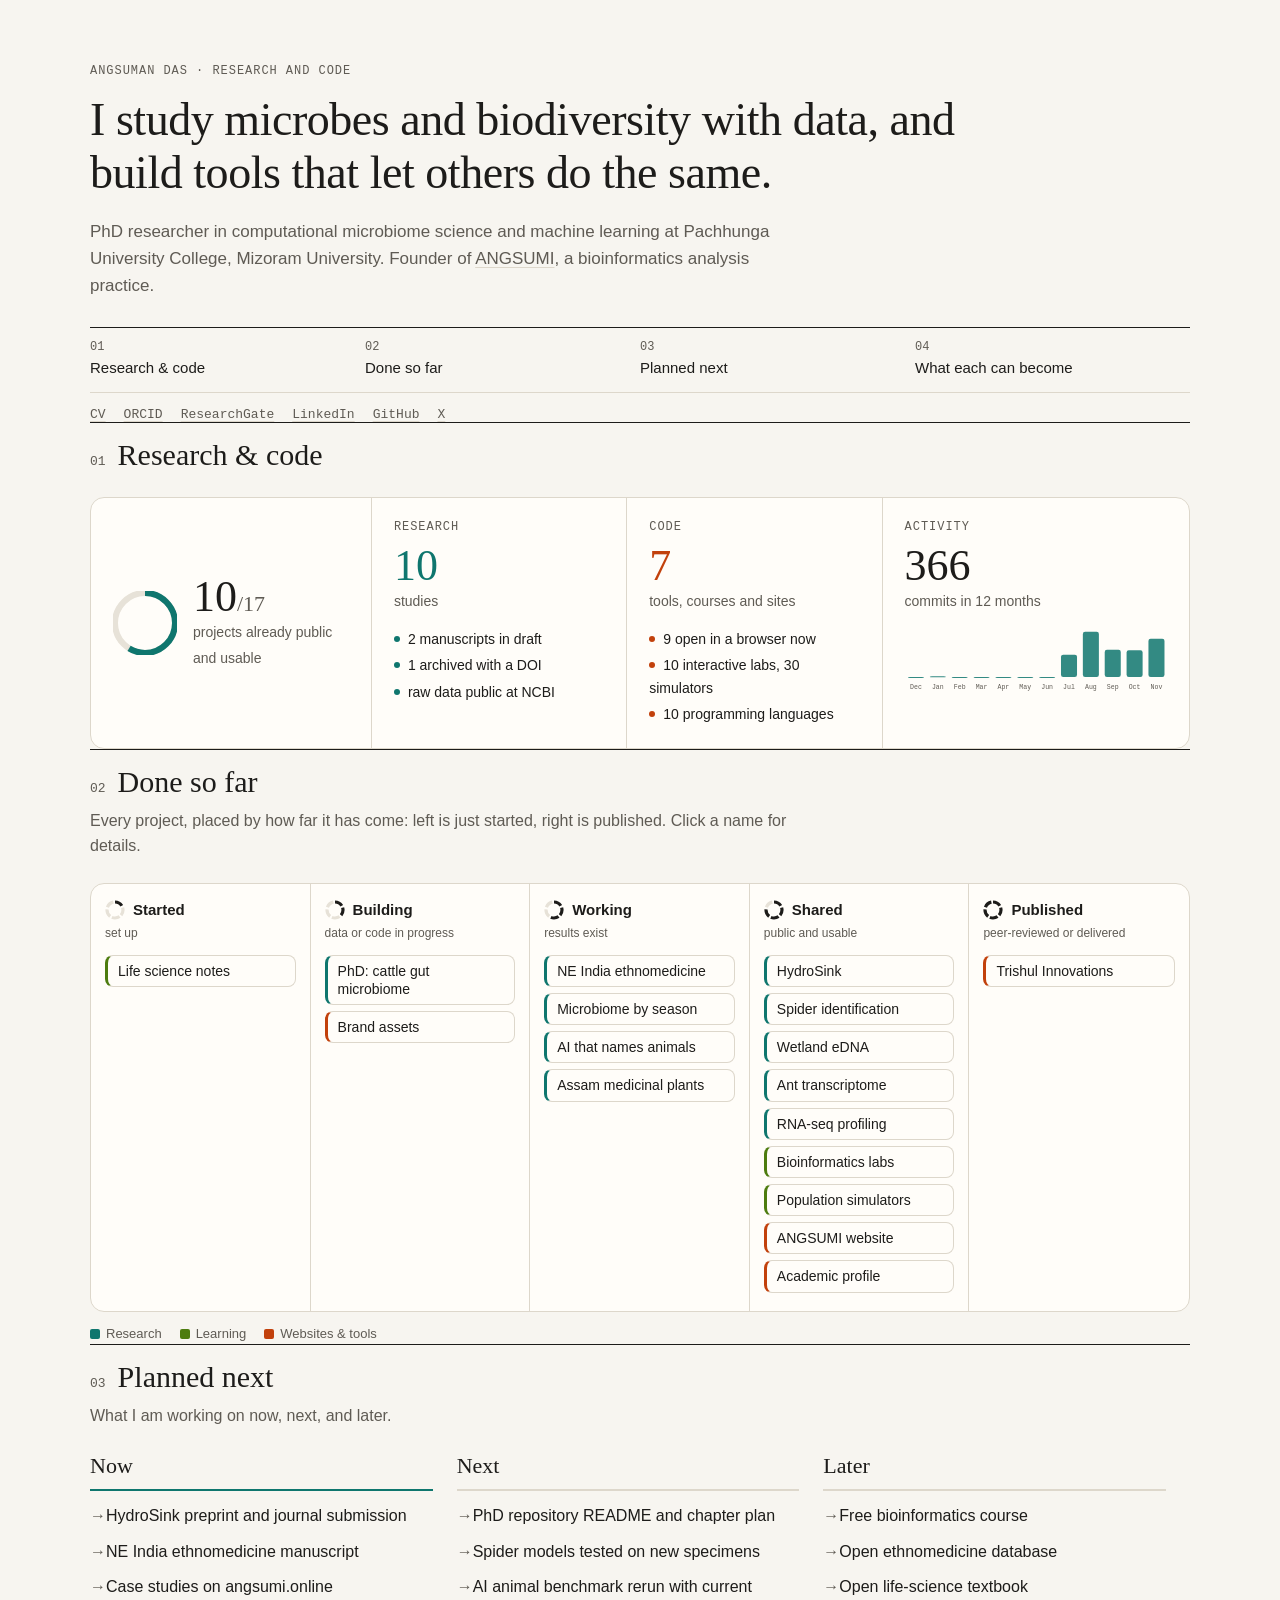
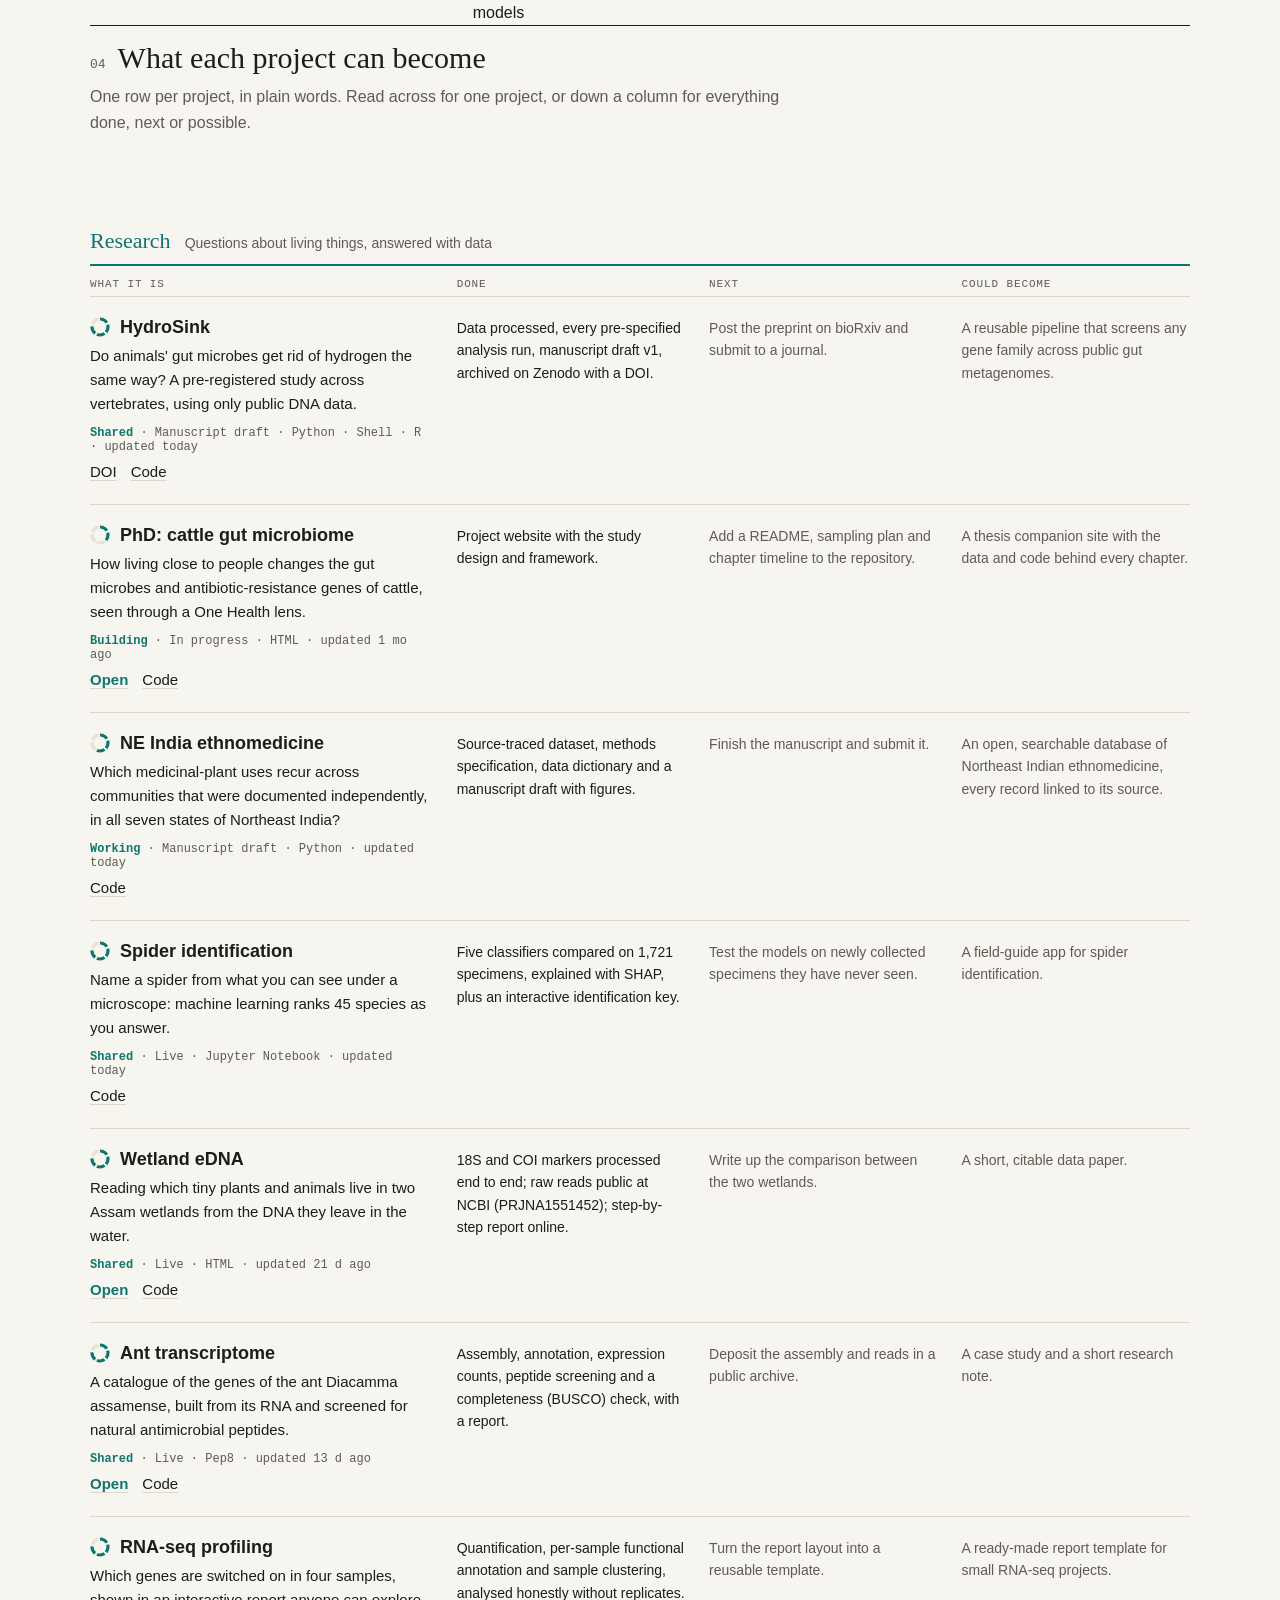
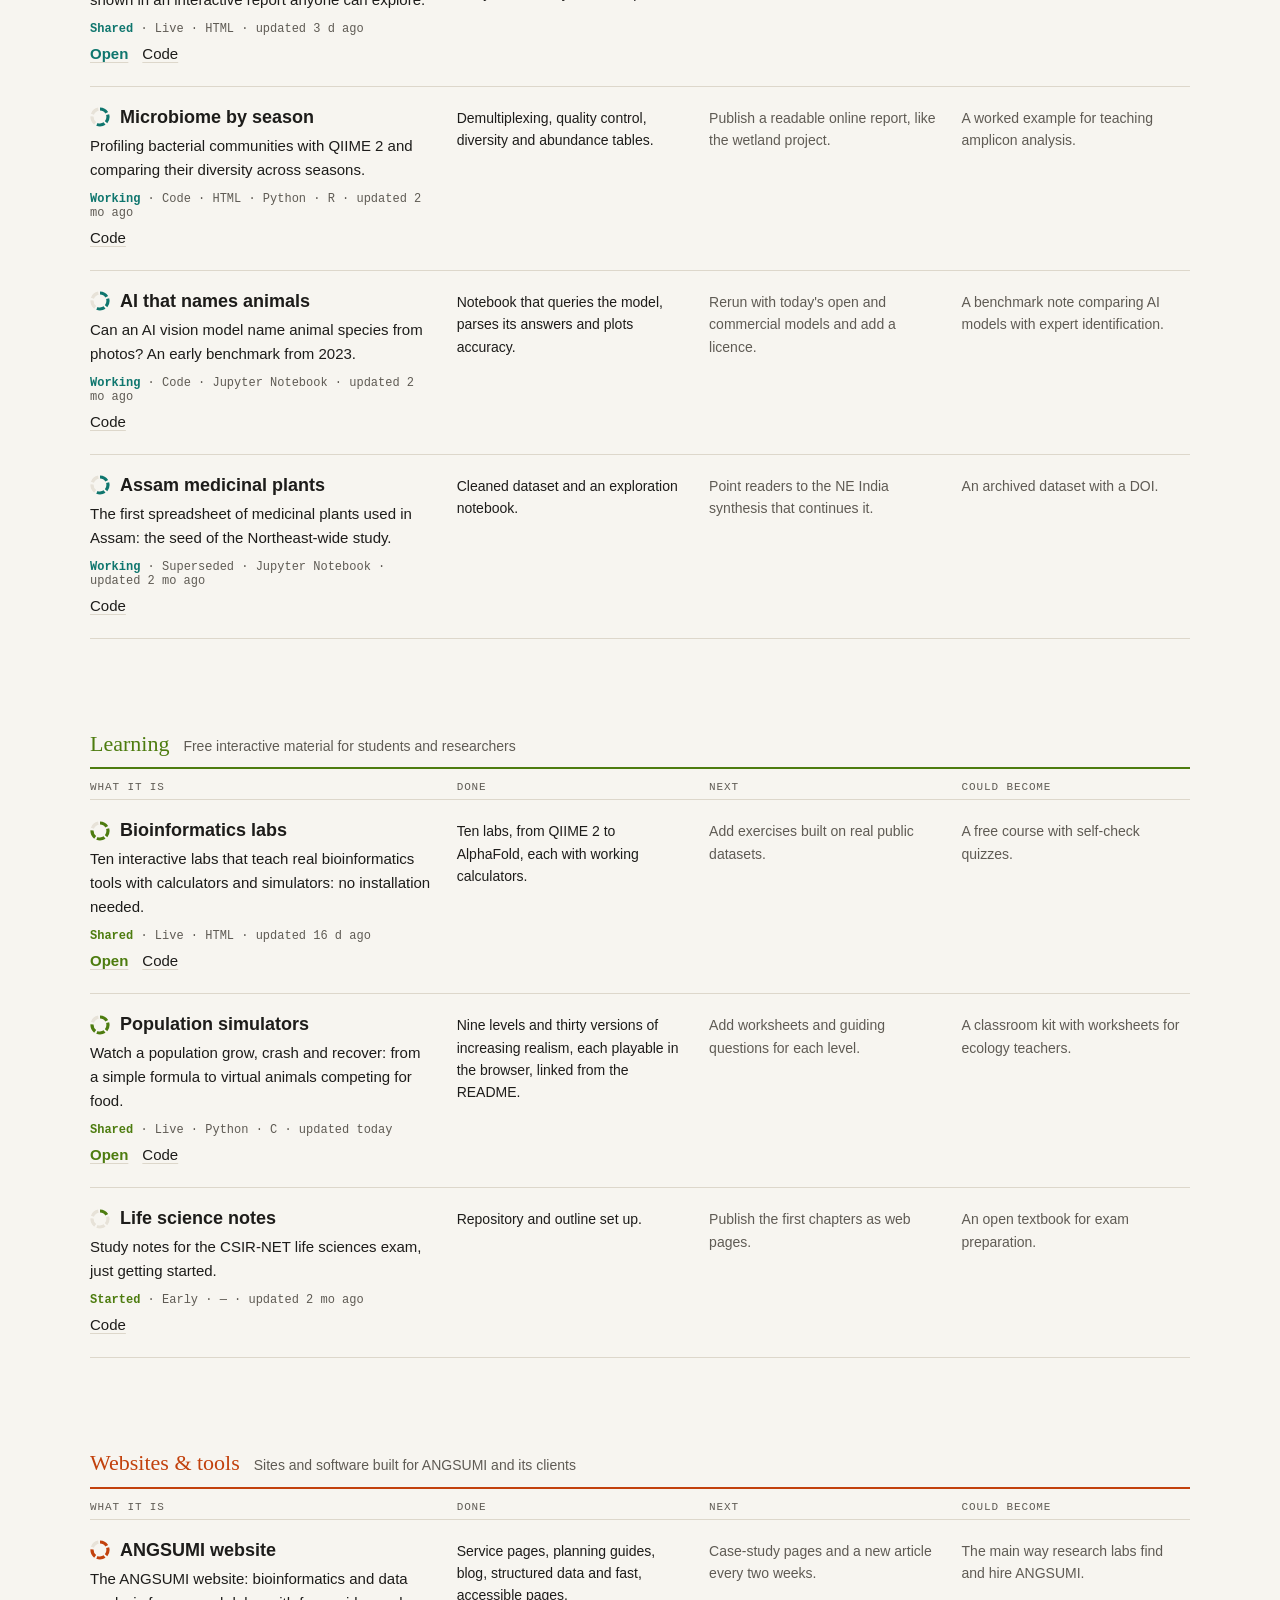
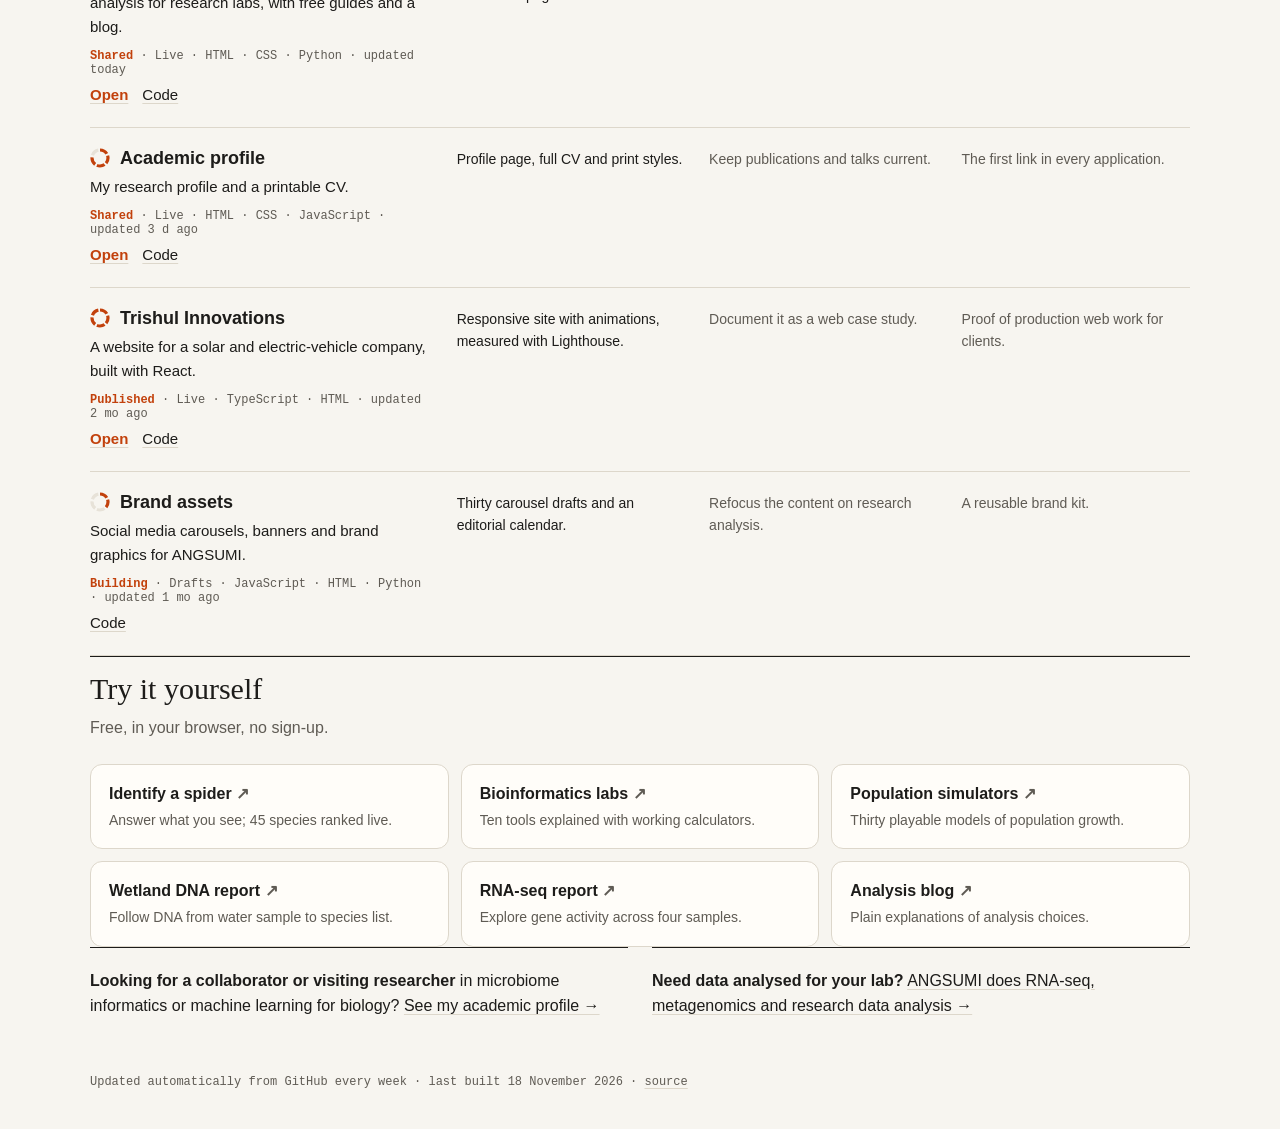
==== index.html @ 93149af9 "Redesign around four goals: showcase, done so far, planned next, what each can become Paper-and-ink " ====
<!doctype html>
<html lang="en">
<head>
<meta charset="utf-8">
<meta name="viewport" content="width=device-width,initial-scale=1">
<title>Angsuman Das: research and code, at a glance</title>
<meta name="description" content="Every research and coding project by Angsuman Das in plain words: what is done, what comes next and what each could become. Microbiome science, bioinformatics, machine learning and the web.">
<link rel="canonical" href="https://angsumandas.angsumi.online/">
<meta property="og:title" content="Angsuman Das: research and code, at a glance">
<meta property="og:description" content="17 projects in plain words: done, next, and what each could become.">
<meta property="og:url" content="https://angsumandas.angsumi.online/">
<meta property="og:image" content="https://angsumi.online/og-icon.png">
<meta name="color-scheme" content="light dark">
<link rel="icon" href="data:image/svg+xml,%3Csvg xmlns='http://www.w3.org/2000/svg' viewBox='0 0 32 32'%3E%3Ccircle cx='16' cy='16' r='14' fill='none' stroke='%230f766e' stroke-width='4'/%3E%3Ccircle cx='16' cy='16' r='5' fill='%23c2410c'/%3E%3C/svg%3E">
<link rel="stylesheet" href="style.css">
<script type="application/ld+json">{"@context": "https://schema.org", "@type": "ProfilePage", "url": "https://angsumandas.angsumi.online/", "dateModified": "2026-11-18", "mainEntity": {"@type": "Person", "@id": "https://angsumi.online/#person", "name": "Angsuman Das", "url": "https://angsumi.online/cv/", "affiliation": "Pachhunga University College, Mizoram University", "sameAs": ["https://orcid.org/0000-0001-8146-7697", "https://www.linkedin.com/in/angsumi/", "https://www.researchgate.net/profile/Angsuman-Das-2", "https://github.com/Angsumi", "https://x.com/angsumi_online"]}}</script>
</head>
<body>
<main>

<header class="intro wrap">
  <p class="kicker">Angsuman Das · research and code</p>
  <h1>I study microbes and biodiversity with data, and build tools that let others do the same.</h1>
  <p class="who">PhD researcher in computational microbiome science and machine learning at Pachhunga University College, Mizoram University. Founder of <a href="https://angsumi.online/">ANGSUMI</a>, a bioinformatics analysis practice.</p>
  <nav class="goals" aria-label="On this page"><a href="#showcase"><i>01</i>Research &amp; code</a><a href="#done"><i>02</i>Done so far</a><a href="#plan"><i>03</i>Planned next</a><a href="#become"><i>04</i>What each can become</a></nav>
  <nav class="profiles" aria-label="Profiles"><a href="https://angsumi.online/cv/">CV</a><a href="https://orcid.org/0000-0001-8146-7697">ORCID</a><a href="https://www.researchgate.net/profile/Angsuman-Das-2">ResearchGate</a><a href="https://www.linkedin.com/in/angsumi/">LinkedIn</a><a href="https://github.com/Angsumi">GitHub</a><a href="https://x.com/angsumi_online">X</a></nav>
</header>

<section class="showcase wrap" id="showcase" aria-labelledby="show-h">
  <h2 id="show-h" class="title"><i>01</i>Research &amp; code</h2>
  <div class="glance">
  <div class="big"><svg class="ring" viewBox="0 0 64 64" aria-hidden="true"><circle class="track" cx="32.0" cy="32.0" r="30.0"/><circle class="fill" cx="32.0" cy="32.0" r="30.0" stroke-dasharray="110.88 188.50"/></svg><div><b>10<small>/17</small></b><span>projects already public and usable</span></div></div>
  <div class="strand research"><h3>Research</h3><b>10</b><span>studies</span><ul><li>2 manuscripts in draft</li><li>1 archived with a DOI</li><li>raw data public at NCBI</li></ul></div>
  <div class="strand built"><h3>Code</h3><b>7</b><span>tools, courses and sites</span><ul><li>9 open in a browser now</li><li>10 interactive labs, 30 simulators</li><li>10 programming languages</li></ul></div>
  <div class="activity"><h3>Activity</h3><b>366</b><span>commits in 12 months</span><svg class="months" viewBox="0 0 360 90" role="img" aria-label="Commits per month over the last year"><g><rect x="4" y="70.0" width="22" height="1.5" rx="3"><title>0 commits in December 2025</title></rect><text x="15" y="86">Dec</text></g><g><rect x="34" y="68.8" width="22" height="1.5" rx="3"><title>2 commits in January 2026</title></rect><text x="45" y="86">Jan</text></g><g><rect x="64" y="70.0" width="22" height="1.5" rx="3"><title>0 commits in February 2026</title></rect><text x="75" y="86">Feb</text></g><g><rect x="94" y="70.0" width="22" height="1.5" rx="3"><title>0 commits in March 2026</title></rect><text x="105" y="86">Mar</text></g><g><rect x="124" y="70.0" width="22" height="1.5" rx="3"><title>0 commits in April 2026</title></rect><text x="135" y="86">Apr</text></g><g><rect x="154" y="70.0" width="22" height="1.5" rx="3"><title>0 commits in May 2026</title></rect><text x="165" y="86">May</text></g><g><rect x="184" y="70.0" width="22" height="1.5" rx="3"><title>0 commits in June 2026</title></rect><text x="195" y="86">Jun</text></g><g><rect x="214" y="39.3" width="22" height="30.7" rx="3"><title>51 commits in July 2026</title></rect><text x="225" y="86">Jul</text></g><g><rect x="244" y="8.0" width="22" height="62.0" rx="3"><title>103 commits in August 2026</title></rect><text x="255" y="86">Aug</text></g><g><rect x="274" y="32.7" width="22" height="37.3" rx="3"><title>62 commits in September 2026</title></rect><text x="285" y="86">Sep</text></g><g><rect x="304" y="33.3" width="22" height="36.7" rx="3"><title>61 commits in October 2026</title></rect><text x="315" y="86">Oct</text></g><g><rect x="334" y="17.6" width="22" height="52.4" rx="3"><title>87 commits in November 2026</title></rect><text x="345" y="86">Nov</text></g></svg></div>
</div>
</section>

<section class="board wrap" id="done" aria-labelledby="board-h">
  <h2 id="board-h" class="title"><i>02</i>Done so far</h2>
  <p class="lead">Every project, placed by how far it has come: left is just started, right is published. Click a name for details.</p>
  <div class="stages"><div class="col"><h3><svg class="ring" viewBox="0 0 20 20" aria-hidden="true"><circle class="fill" cx="10.0" cy="10.0" r="8.0" stroke-dasharray="8.05 42.21" stroke-dashoffset="0.00"/><circle class="track" cx="10.0" cy="10.0" r="8.0" stroke-dasharray="8.05 42.21" stroke-dashoffset="-10.05"/><circle class="track" cx="10.0" cy="10.0" r="8.0" stroke-dasharray="8.05 42.21" stroke-dashoffset="-20.11"/><circle class="track" cx="10.0" cy="10.0" r="8.0" stroke-dasharray="8.05 42.21" stroke-dashoffset="-30.16"/><circle class="track" cx="10.0" cy="10.0" r="8.0" stroke-dasharray="8.05 42.21" stroke-dashoffset="-40.21"/></svg><span>Started</span></h3><p>set up</p><ol><li class="learning"><a href="#p-life-science-book">Life science notes</a></li></ol></div><div class="col"><h3><svg class="ring" viewBox="0 0 20 20" aria-hidden="true"><circle class="fill" cx="10.0" cy="10.0" r="8.0" stroke-dasharray="8.05 42.21" stroke-dashoffset="0.00"/><circle class="fill" cx="10.0" cy="10.0" r="8.0" stroke-dasharray="8.05 42.21" stroke-dashoffset="-10.05"/><circle class="track" cx="10.0" cy="10.0" r="8.0" stroke-dasharray="8.05 42.21" stroke-dashoffset="-20.11"/><circle class="track" cx="10.0" cy="10.0" r="8.0" stroke-dasharray="8.05 42.21" stroke-dashoffset="-30.16"/><circle class="track" cx="10.0" cy="10.0" r="8.0" stroke-dasharray="8.05 42.21" stroke-dashoffset="-40.21"/></svg><span>Building</span></h3><p>data or code in progress</p><ol><li class="research"><a href="#p-phd">PhD: cattle gut microbiome</a></li><li class="build"><a href="#p-angsumi-social-media-asset">Brand assets</a></li></ol></div><div class="col"><h3><svg class="ring" viewBox="0 0 20 20" aria-hidden="true"><circle class="fill" cx="10.0" cy="10.0" r="8.0" stroke-dasharray="8.05 42.21" stroke-dashoffset="0.00"/><circle class="fill" cx="10.0" cy="10.0" r="8.0" stroke-dasharray="8.05 42.21" stroke-dashoffset="-10.05"/><circle class="fill" cx="10.0" cy="10.0" r="8.0" stroke-dasharray="8.05 42.21" stroke-dashoffset="-20.11"/><circle class="track" cx="10.0" cy="10.0" r="8.0" stroke-dasharray="8.05 42.21" stroke-dashoffset="-30.16"/><circle class="track" cx="10.0" cy="10.0" r="8.0" stroke-dasharray="8.05 42.21" stroke-dashoffset="-40.21"/></svg><span>Working</span></h3><p>results exist</p><ol><li class="research"><a href="#p-ne-ethnomedicine-synthesis">NE India ethnomedicine</a></li><li class="research"><a href="#p-md-metagenome">Microbiome by season</a></li><li class="research"><a href="#p-gpt-vision-for-animal-classification">AI that names animals</a></li><li class="research"><a href="#p-assam-ethnomedicine">Assam medicinal plants</a></li></ol></div><div class="col"><h3><svg class="ring" viewBox="0 0 20 20" aria-hidden="true"><circle class="fill" cx="10.0" cy="10.0" r="8.0" stroke-dasharray="8.05 42.21" stroke-dashoffset="0.00"/><circle class="fill" cx="10.0" cy="10.0" r="8.0" stroke-dasharray="8.05 42.21" stroke-dashoffset="-10.05"/><circle class="fill" cx="10.0" cy="10.0" r="8.0" stroke-dasharray="8.05 42.21" stroke-dashoffset="-20.11"/><circle class="fill" cx="10.0" cy="10.0" r="8.0" stroke-dasharray="8.05 42.21" stroke-dashoffset="-30.16"/><circle class="track" cx="10.0" cy="10.0" r="8.0" stroke-dasharray="8.05 42.21" stroke-dashoffset="-40.21"/></svg><span>Shared</span></h3><p>public and usable</p><ol><li class="research"><a href="#p-hydrosink">HydroSink</a></li><li class="research"><a href="#p-spider-morphology-ml">Spider identification</a></li><li class="research"><a href="#p-sahil-metagenome">Wetland eDNA</a></li><li class="research"><a href="#p-shruti-rnaseq-denovo">Ant transcriptome</a></li><li class="research"><a href="#p-md-rnaseq">RNA-seq profiling</a></li><li class="learning"><a href="#p-bioinformatics">Bioinformatics labs</a></li><li class="learning"><a href="#p-population-simulator">Population simulators</a></li><li class="build"><a href="#p-angsumi-github-io">ANGSUMI website</a></li><li class="build"><a href="#p-cv">Academic profile</a></li></ol></div><div class="col"><h3><svg class="ring" viewBox="0 0 20 20" aria-hidden="true"><circle class="fill" cx="10.0" cy="10.0" r="8.0" stroke-dasharray="8.05 42.21" stroke-dashoffset="0.00"/><circle class="fill" cx="10.0" cy="10.0" r="8.0" stroke-dasharray="8.05 42.21" stroke-dashoffset="-10.05"/><circle class="fill" cx="10.0" cy="10.0" r="8.0" stroke-dasharray="8.05 42.21" stroke-dashoffset="-20.11"/><circle class="fill" cx="10.0" cy="10.0" r="8.0" stroke-dasharray="8.05 42.21" stroke-dashoffset="-30.16"/><circle class="fill" cx="10.0" cy="10.0" r="8.0" stroke-dasharray="8.05 42.21" stroke-dashoffset="-40.21"/></svg><span>Published</span></h3><p>peer-reviewed or delivered</p><ol><li class="build"><a href="#p-trishul">Trishul Innovations</a></li></ol></div></div>
  <p class="keys"><span class="k research">Research</span><span class="k learning">Learning</span><span class="k build">Websites &amp; tools</span></p>
</section>



<section class="plan wrap" id="plan" aria-labelledby="plan-h">
  <h2 id="plan-h" class="title"><i>03</i>Planned next</h2>
  <p class="lead">What I am working on now, next, and later.</p>
  <div class="phases"><div class="phase"><h3>Now</h3><ul><li>HydroSink preprint and journal submission</li><li>NE India ethnomedicine manuscript</li><li>Case studies on angsumi.online</li></ul></div><div class="phase"><h3>Next</h3><ul><li>PhD repository README and chapter plan</li><li>Spider models tested on new specimens</li><li>AI animal benchmark rerun with current models</li></ul></div><div class="phase"><h3>Later</h3><ul><li>Free bioinformatics course</li><li>Open ethnomedicine database</li><li>Open life-science textbook</li></ul></div></div>
</section>

<section class="projects wrap" id="become" aria-labelledby="projects-h">
  <h2 id="projects-h" class="title"><i>04</i>What each project can become</h2>
  <p class="lead">One row per project, in plain words. Read across for one project, or down a column for everything done, next or possible.</p>
  <section class="group research" id="research"><header><h2>Research</h2><p>Questions about living things, answered with data</p></header><div class="cols" aria-hidden="true"><span>What it is</span><span>Done</span><span>Next</span><span>Could become</span></div><article class="row research" id="p-hydrosink">
<div class="what"><div class="head"><svg class="ring" viewBox="0 0 20 20" aria-hidden="true"><circle class="fill" cx="10.0" cy="10.0" r="8.0" stroke-dasharray="8.05 42.21" stroke-dashoffset="0.00"/><circle class="fill" cx="10.0" cy="10.0" r="8.0" stroke-dasharray="8.05 42.21" stroke-dashoffset="-10.05"/><circle class="fill" cx="10.0" cy="10.0" r="8.0" stroke-dasharray="8.05 42.21" stroke-dashoffset="-20.11"/><circle class="fill" cx="10.0" cy="10.0" r="8.0" stroke-dasharray="8.05 42.21" stroke-dashoffset="-30.16"/><circle class="track" cx="10.0" cy="10.0" r="8.0" stroke-dasharray="8.05 42.21" stroke-dashoffset="-40.21"/></svg><h3>HydroSink</h3></div>
<p>Do animals&#x27; gut microbes get rid of hydrogen the same way? A pre-registered study across vertebrates, using only public DNA data.</p>
<p class="meta"><span class="st">Shared</span> · Manuscript draft · Python · Shell · R · updated today</p>
<p class="links"><a href="https://doi.org/10.5281/zenodo.24330934">DOI</a><a href="https://github.com/Angsumi/hydrosink">Code</a></p></div>
<div class="cell done"><span class="lbl">Done</span>Data processed, every pre-specified analysis run, manuscript draft v1, archived on Zenodo with a DOI.</div>
<div class="cell next"><span class="lbl">Next</span>Post the preprint on bioRxiv and submit to a journal.</div>
<div class="cell could"><span class="lbl">Could become</span>A reusable pipeline that screens any gene family across public gut metagenomes.</div>
</article><article class="row research" id="p-phd">
<div class="what"><div class="head"><svg class="ring" viewBox="0 0 20 20" aria-hidden="true"><circle class="fill" cx="10.0" cy="10.0" r="8.0" stroke-dasharray="8.05 42.21" stroke-dashoffset="0.00"/><circle class="fill" cx="10.0" cy="10.0" r="8.0" stroke-dasharray="8.05 42.21" stroke-dashoffset="-10.05"/><circle class="track" cx="10.0" cy="10.0" r="8.0" stroke-dasharray="8.05 42.21" stroke-dashoffset="-20.11"/><circle class="track" cx="10.0" cy="10.0" r="8.0" stroke-dasharray="8.05 42.21" stroke-dashoffset="-30.16"/><circle class="track" cx="10.0" cy="10.0" r="8.0" stroke-dasharray="8.05 42.21" stroke-dashoffset="-40.21"/></svg><h3>PhD: cattle gut microbiome</h3></div>
<p>How living close to people changes the gut microbes and antibiotic-resistance genes of cattle, seen through a One Health lens.</p>
<p class="meta"><span class="st">Building</span> · In progress · HTML · updated 1 mo ago</p>
<p class="links"><a class="open" href="https://angsumi.online/PhD/">Open</a><a href="https://github.com/Angsumi/PhD">Code</a></p></div>
<div class="cell done"><span class="lbl">Done</span>Project website with the study design and framework.</div>
<div class="cell next"><span class="lbl">Next</span>Add a README, sampling plan and chapter timeline to the repository.</div>
<div class="cell could"><span class="lbl">Could become</span>A thesis companion site with the data and code behind every chapter.</div>
</article><article class="row research" id="p-ne-ethnomedicine-synthesis">
<div class="what"><div class="head"><svg class="ring" viewBox="0 0 20 20" aria-hidden="true"><circle class="fill" cx="10.0" cy="10.0" r="8.0" stroke-dasharray="8.05 42.21" stroke-dashoffset="0.00"/><circle class="fill" cx="10.0" cy="10.0" r="8.0" stroke-dasharray="8.05 42.21" stroke-dashoffset="-10.05"/><circle class="fill" cx="10.0" cy="10.0" r="8.0" stroke-dasharray="8.05 42.21" stroke-dashoffset="-20.11"/><circle class="track" cx="10.0" cy="10.0" r="8.0" stroke-dasharray="8.05 42.21" stroke-dashoffset="-30.16"/><circle class="track" cx="10.0" cy="10.0" r="8.0" stroke-dasharray="8.05 42.21" stroke-dashoffset="-40.21"/></svg><h3>NE India ethnomedicine</h3></div>
<p>Which medicinal-plant uses recur across communities that were documented independently, in all seven states of Northeast India?</p>
<p class="meta"><span class="st">Working</span> · Manuscript draft · Python · updated today</p>
<p class="links"><a href="https://github.com/Angsumi/NE-Ethnomedicine-Synthesis">Code</a></p></div>
<div class="cell done"><span class="lbl">Done</span>Source-traced dataset, methods specification, data dictionary and a manuscript draft with figures.</div>
<div class="cell next"><span class="lbl">Next</span>Finish the manuscript and submit it.</div>
<div class="cell could"><span class="lbl">Could become</span>An open, searchable database of Northeast Indian ethnomedicine, every record linked to its source.</div>
</article><article class="row research" id="p-spider-morphology-ml">
<div class="what"><div class="head"><svg class="ring" viewBox="0 0 20 20" aria-hidden="true"><circle class="fill" cx="10.0" cy="10.0" r="8.0" stroke-dasharray="8.05 42.21" stroke-dashoffset="0.00"/><circle class="fill" cx="10.0" cy="10.0" r="8.0" stroke-dasharray="8.05 42.21" stroke-dashoffset="-10.05"/><circle class="fill" cx="10.0" cy="10.0" r="8.0" stroke-dasharray="8.05 42.21" stroke-dashoffset="-20.11"/><circle class="fill" cx="10.0" cy="10.0" r="8.0" stroke-dasharray="8.05 42.21" stroke-dashoffset="-30.16"/><circle class="track" cx="10.0" cy="10.0" r="8.0" stroke-dasharray="8.05 42.21" stroke-dashoffset="-40.21"/></svg><h3>Spider identification</h3></div>
<p>Name a spider from what you can see under a microscope: machine learning ranks 45 species as you answer.</p>
<p class="meta"><span class="st">Shared</span> · Live · Jupyter Notebook · updated today</p>
<p class="links"><a href="https://github.com/Angsumi/spider-morphology-ml">Code</a></p></div>
<div class="cell done"><span class="lbl">Done</span>Five classifiers compared on 1,721 specimens, explained with SHAP, plus an interactive identification key.</div>
<div class="cell next"><span class="lbl">Next</span>Test the models on newly collected specimens they have never seen.</div>
<div class="cell could"><span class="lbl">Could become</span>A field-guide app for spider identification.</div>
</article><article class="row research" id="p-sahil-metagenome">
<div class="what"><div class="head"><svg class="ring" viewBox="0 0 20 20" aria-hidden="true"><circle class="fill" cx="10.0" cy="10.0" r="8.0" stroke-dasharray="8.05 42.21" stroke-dashoffset="0.00"/><circle class="fill" cx="10.0" cy="10.0" r="8.0" stroke-dasharray="8.05 42.21" stroke-dashoffset="-10.05"/><circle class="fill" cx="10.0" cy="10.0" r="8.0" stroke-dasharray="8.05 42.21" stroke-dashoffset="-20.11"/><circle class="fill" cx="10.0" cy="10.0" r="8.0" stroke-dasharray="8.05 42.21" stroke-dashoffset="-30.16"/><circle class="track" cx="10.0" cy="10.0" r="8.0" stroke-dasharray="8.05 42.21" stroke-dashoffset="-40.21"/></svg><h3>Wetland eDNA</h3></div>
<p>Reading which tiny plants and animals live in two Assam wetlands from the DNA they leave in the water.</p>
<p class="meta"><span class="st">Shared</span> · Live · HTML · updated 21 d ago</p>
<p class="links"><a class="open" href="https://angsumi.online/Sahil_Metagenome/">Open</a><a href="https://github.com/Angsumi/Sahil_Metagenome">Code</a></p></div>
<div class="cell done"><span class="lbl">Done</span>18S and COI markers processed end to end; raw reads public at NCBI (PRJNA1551452); step-by-step report online.</div>
<div class="cell next"><span class="lbl">Next</span>Write up the comparison between the two wetlands.</div>
<div class="cell could"><span class="lbl">Could become</span>A short, citable data paper.</div>
</article><article class="row research" id="p-shruti-rnaseq-denovo">
<div class="what"><div class="head"><svg class="ring" viewBox="0 0 20 20" aria-hidden="true"><circle class="fill" cx="10.0" cy="10.0" r="8.0" stroke-dasharray="8.05 42.21" stroke-dashoffset="0.00"/><circle class="fill" cx="10.0" cy="10.0" r="8.0" stroke-dasharray="8.05 42.21" stroke-dashoffset="-10.05"/><circle class="fill" cx="10.0" cy="10.0" r="8.0" stroke-dasharray="8.05 42.21" stroke-dashoffset="-20.11"/><circle class="fill" cx="10.0" cy="10.0" r="8.0" stroke-dasharray="8.05 42.21" stroke-dashoffset="-30.16"/><circle class="track" cx="10.0" cy="10.0" r="8.0" stroke-dasharray="8.05 42.21" stroke-dashoffset="-40.21"/></svg><h3>Ant transcriptome</h3></div>
<p>A catalogue of the genes of the ant Diacamma assamense, built from its RNA and screened for natural antimicrobial peptides.</p>
<p class="meta"><span class="st">Shared</span> · Live · Pep8 · updated 13 d ago</p>
<p class="links"><a class="open" href="https://angsumi.online/Shruti_RNAseq_DeNovo/">Open</a><a href="https://github.com/Angsumi/Shruti_RNAseq_DeNovo">Code</a></p></div>
<div class="cell done"><span class="lbl">Done</span>Assembly, annotation, expression counts, peptide screening and a completeness (BUSCO) check, with a report.</div>
<div class="cell next"><span class="lbl">Next</span>Deposit the assembly and reads in a public archive.</div>
<div class="cell could"><span class="lbl">Could become</span>A case study and a short research note.</div>
</article><article class="row research" id="p-md-rnaseq">
<div class="what"><div class="head"><svg class="ring" viewBox="0 0 20 20" aria-hidden="true"><circle class="fill" cx="10.0" cy="10.0" r="8.0" stroke-dasharray="8.05 42.21" stroke-dashoffset="0.00"/><circle class="fill" cx="10.0" cy="10.0" r="8.0" stroke-dasharray="8.05 42.21" stroke-dashoffset="-10.05"/><circle class="fill" cx="10.0" cy="10.0" r="8.0" stroke-dasharray="8.05 42.21" stroke-dashoffset="-20.11"/><circle class="fill" cx="10.0" cy="10.0" r="8.0" stroke-dasharray="8.05 42.21" stroke-dashoffset="-30.16"/><circle class="track" cx="10.0" cy="10.0" r="8.0" stroke-dasharray="8.05 42.21" stroke-dashoffset="-40.21"/></svg><h3>RNA-seq profiling</h3></div>
<p>Which genes are switched on in four samples, shown in an interactive report anyone can explore.</p>
<p class="meta"><span class="st">Shared</span> · Live · HTML · updated 3 d ago</p>
<p class="links"><a class="open" href="https://angsumi.online/MD_RNAseq/">Open</a><a href="https://github.com/Angsumi/MD_RNAseq">Code</a></p></div>
<div class="cell done"><span class="lbl">Done</span>Quantification, per-sample functional annotation and sample clustering, analysed honestly without replicates.</div>
<div class="cell next"><span class="lbl">Next</span>Turn the report layout into a reusable template.</div>
<div class="cell could"><span class="lbl">Could become</span>A ready-made report template for small RNA-seq projects.</div>
</article><article class="row research" id="p-md-metagenome">
<div class="what"><div class="head"><svg class="ring" viewBox="0 0 20 20" aria-hidden="true"><circle class="fill" cx="10.0" cy="10.0" r="8.0" stroke-dasharray="8.05 42.21" stroke-dashoffset="0.00"/><circle class="fill" cx="10.0" cy="10.0" r="8.0" stroke-dasharray="8.05 42.21" stroke-dashoffset="-10.05"/><circle class="fill" cx="10.0" cy="10.0" r="8.0" stroke-dasharray="8.05 42.21" stroke-dashoffset="-20.11"/><circle class="track" cx="10.0" cy="10.0" r="8.0" stroke-dasharray="8.05 42.21" stroke-dashoffset="-30.16"/><circle class="track" cx="10.0" cy="10.0" r="8.0" stroke-dasharray="8.05 42.21" stroke-dashoffset="-40.21"/></svg><h3>Microbiome by season</h3></div>
<p>Profiling bacterial communities with QIIME 2 and comparing their diversity across seasons.</p>
<p class="meta"><span class="st">Working</span> · Code · HTML · Python · R · updated 2 mo ago</p>
<p class="links"><a href="https://github.com/Angsumi/MD_Metagenome">Code</a></p></div>
<div class="cell done"><span class="lbl">Done</span>Demultiplexing, quality control, diversity and abundance tables.</div>
<div class="cell next"><span class="lbl">Next</span>Publish a readable online report, like the wetland project.</div>
<div class="cell could"><span class="lbl">Could become</span>A worked example for teaching amplicon analysis.</div>
</article><article class="row research" id="p-gpt-vision-for-animal-classification">
<div class="what"><div class="head"><svg class="ring" viewBox="0 0 20 20" aria-hidden="true"><circle class="fill" cx="10.0" cy="10.0" r="8.0" stroke-dasharray="8.05 42.21" stroke-dashoffset="0.00"/><circle class="fill" cx="10.0" cy="10.0" r="8.0" stroke-dasharray="8.05 42.21" stroke-dashoffset="-10.05"/><circle class="fill" cx="10.0" cy="10.0" r="8.0" stroke-dasharray="8.05 42.21" stroke-dashoffset="-20.11"/><circle class="track" cx="10.0" cy="10.0" r="8.0" stroke-dasharray="8.05 42.21" stroke-dashoffset="-30.16"/><circle class="track" cx="10.0" cy="10.0" r="8.0" stroke-dasharray="8.05 42.21" stroke-dashoffset="-40.21"/></svg><h3>AI that names animals</h3></div>
<p>Can an AI vision model name animal species from photos? An early benchmark from 2023.</p>
<p class="meta"><span class="st">Working</span> · Code · Jupyter Notebook · updated 2 mo ago</p>
<p class="links"><a href="https://github.com/Angsumi/GPT_VISION_FOR_Animal_Classification">Code</a></p></div>
<div class="cell done"><span class="lbl">Done</span>Notebook that queries the model, parses its answers and plots accuracy.</div>
<div class="cell next"><span class="lbl">Next</span>Rerun with today&#x27;s open and commercial models and add a licence.</div>
<div class="cell could"><span class="lbl">Could become</span>A benchmark note comparing AI models with expert identification.</div>
</article><article class="row research" id="p-assam-ethnomedicine">
<div class="what"><div class="head"><svg class="ring" viewBox="0 0 20 20" aria-hidden="true"><circle class="fill" cx="10.0" cy="10.0" r="8.0" stroke-dasharray="8.05 42.21" stroke-dashoffset="0.00"/><circle class="fill" cx="10.0" cy="10.0" r="8.0" stroke-dasharray="8.05 42.21" stroke-dashoffset="-10.05"/><circle class="fill" cx="10.0" cy="10.0" r="8.0" stroke-dasharray="8.05 42.21" stroke-dashoffset="-20.11"/><circle class="track" cx="10.0" cy="10.0" r="8.0" stroke-dasharray="8.05 42.21" stroke-dashoffset="-30.16"/><circle class="track" cx="10.0" cy="10.0" r="8.0" stroke-dasharray="8.05 42.21" stroke-dashoffset="-40.21"/></svg><h3>Assam medicinal plants</h3></div>
<p>The first spreadsheet of medicinal plants used in Assam: the seed of the Northeast-wide study.</p>
<p class="meta"><span class="st">Working</span> · Superseded · Jupyter Notebook · updated 2 mo ago</p>
<p class="links"><a href="https://github.com/Angsumi/Assam_Ethnomedicine">Code</a></p></div>
<div class="cell done"><span class="lbl">Done</span>Cleaned dataset and an exploration notebook.</div>
<div class="cell next"><span class="lbl">Next</span>Point readers to the NE India synthesis that continues it.</div>
<div class="cell could"><span class="lbl">Could become</span>An archived dataset with a DOI.</div>
</article></section><section class="group learning" id="learning"><header><h2>Learning</h2><p>Free interactive material for students and researchers</p></header><div class="cols" aria-hidden="true"><span>What it is</span><span>Done</span><span>Next</span><span>Could become</span></div><article class="row learning" id="p-bioinformatics">
<div class="what"><div class="head"><svg class="ring" viewBox="0 0 20 20" aria-hidden="true"><circle class="fill" cx="10.0" cy="10.0" r="8.0" stroke-dasharray="8.05 42.21" stroke-dashoffset="0.00"/><circle class="fill" cx="10.0" cy="10.0" r="8.0" stroke-dasharray="8.05 42.21" stroke-dashoffset="-10.05"/><circle class="fill" cx="10.0" cy="10.0" r="8.0" stroke-dasharray="8.05 42.21" stroke-dashoffset="-20.11"/><circle class="fill" cx="10.0" cy="10.0" r="8.0" stroke-dasharray="8.05 42.21" stroke-dashoffset="-30.16"/><circle class="track" cx="10.0" cy="10.0" r="8.0" stroke-dasharray="8.05 42.21" stroke-dashoffset="-40.21"/></svg><h3>Bioinformatics labs</h3></div>
<p>Ten interactive labs that teach real bioinformatics tools with calculators and simulators: no installation needed.</p>
<p class="meta"><span class="st">Shared</span> · Live · HTML · updated 16 d ago</p>
<p class="links"><a class="open" href="https://angsumi.online/bioinformatics/">Open</a><a href="https://github.com/Angsumi/bioinformatics">Code</a></p></div>
<div class="cell done"><span class="lbl">Done</span>Ten labs, from QIIME 2 to AlphaFold, each with working calculators.</div>
<div class="cell next"><span class="lbl">Next</span>Add exercises built on real public datasets.</div>
<div class="cell could"><span class="lbl">Could become</span>A free course with self-check quizzes.</div>
</article><article class="row learning" id="p-population-simulator">
<div class="what"><div class="head"><svg class="ring" viewBox="0 0 20 20" aria-hidden="true"><circle class="fill" cx="10.0" cy="10.0" r="8.0" stroke-dasharray="8.05 42.21" stroke-dashoffset="0.00"/><circle class="fill" cx="10.0" cy="10.0" r="8.0" stroke-dasharray="8.05 42.21" stroke-dashoffset="-10.05"/><circle class="fill" cx="10.0" cy="10.0" r="8.0" stroke-dasharray="8.05 42.21" stroke-dashoffset="-20.11"/><circle class="fill" cx="10.0" cy="10.0" r="8.0" stroke-dasharray="8.05 42.21" stroke-dashoffset="-30.16"/><circle class="track" cx="10.0" cy="10.0" r="8.0" stroke-dasharray="8.05 42.21" stroke-dashoffset="-40.21"/></svg><h3>Population simulators</h3></div>
<p>Watch a population grow, crash and recover: from a simple formula to virtual animals competing for food.</p>
<p class="meta"><span class="st">Shared</span> · Live · Python · C · updated today</p>
<p class="links"><a class="open" href="https://angsumi.online/population_simulator/">Open</a><a href="https://github.com/Angsumi/population_simulator">Code</a></p></div>
<div class="cell done"><span class="lbl">Done</span>Nine levels and thirty versions of increasing realism, each playable in the browser, linked from the README.</div>
<div class="cell next"><span class="lbl">Next</span>Add worksheets and guiding questions for each level.</div>
<div class="cell could"><span class="lbl">Could become</span>A classroom kit with worksheets for ecology teachers.</div>
</article><article class="row learning" id="p-life-science-book">
<div class="what"><div class="head"><svg class="ring" viewBox="0 0 20 20" aria-hidden="true"><circle class="fill" cx="10.0" cy="10.0" r="8.0" stroke-dasharray="8.05 42.21" stroke-dashoffset="0.00"/><circle class="track" cx="10.0" cy="10.0" r="8.0" stroke-dasharray="8.05 42.21" stroke-dashoffset="-10.05"/><circle class="track" cx="10.0" cy="10.0" r="8.0" stroke-dasharray="8.05 42.21" stroke-dashoffset="-20.11"/><circle class="track" cx="10.0" cy="10.0" r="8.0" stroke-dasharray="8.05 42.21" stroke-dashoffset="-30.16"/><circle class="track" cx="10.0" cy="10.0" r="8.0" stroke-dasharray="8.05 42.21" stroke-dashoffset="-40.21"/></svg><h3>Life science notes</h3></div>
<p>Study notes for the CSIR-NET life sciences exam, just getting started.</p>
<p class="meta"><span class="st">Started</span> · Early · — · updated 2 mo ago</p>
<p class="links"><a href="https://github.com/Angsumi/Life-Science-Book">Code</a></p></div>
<div class="cell done"><span class="lbl">Done</span>Repository and outline set up.</div>
<div class="cell next"><span class="lbl">Next</span>Publish the first chapters as web pages.</div>
<div class="cell could"><span class="lbl">Could become</span>An open textbook for exam preparation.</div>
</article></section><section class="group build" id="build"><header><h2>Websites & tools</h2><p>Sites and software built for ANGSUMI and its clients</p></header><div class="cols" aria-hidden="true"><span>What it is</span><span>Done</span><span>Next</span><span>Could become</span></div><article class="row build" id="p-angsumi-github-io">
<div class="what"><div class="head"><svg class="ring" viewBox="0 0 20 20" aria-hidden="true"><circle class="fill" cx="10.0" cy="10.0" r="8.0" stroke-dasharray="8.05 42.21" stroke-dashoffset="0.00"/><circle class="fill" cx="10.0" cy="10.0" r="8.0" stroke-dasharray="8.05 42.21" stroke-dashoffset="-10.05"/><circle class="fill" cx="10.0" cy="10.0" r="8.0" stroke-dasharray="8.05 42.21" stroke-dashoffset="-20.11"/><circle class="fill" cx="10.0" cy="10.0" r="8.0" stroke-dasharray="8.05 42.21" stroke-dashoffset="-30.16"/><circle class="track" cx="10.0" cy="10.0" r="8.0" stroke-dasharray="8.05 42.21" stroke-dashoffset="-40.21"/></svg><h3>ANGSUMI website</h3></div>
<p>The ANGSUMI website: bioinformatics and data analysis for research labs, with free guides and a blog.</p>
<p class="meta"><span class="st">Shared</span> · Live · HTML · CSS · Python · updated today</p>
<p class="links"><a class="open" href="https://angsumi.online/">Open</a><a href="https://github.com/Angsumi/Angsumi.github.io">Code</a></p></div>
<div class="cell done"><span class="lbl">Done</span>Service pages, planning guides, blog, structured data and fast, accessible pages.</div>
<div class="cell next"><span class="lbl">Next</span>Case-study pages and a new article every two weeks.</div>
<div class="cell could"><span class="lbl">Could become</span>The main way research labs find and hire ANGSUMI.</div>
</article><article class="row build" id="p-cv">
<div class="what"><div class="head"><svg class="ring" viewBox="0 0 20 20" aria-hidden="true"><circle class="fill" cx="10.0" cy="10.0" r="8.0" stroke-dasharray="8.05 42.21" stroke-dashoffset="0.00"/><circle class="fill" cx="10.0" cy="10.0" r="8.0" stroke-dasharray="8.05 42.21" stroke-dashoffset="-10.05"/><circle class="fill" cx="10.0" cy="10.0" r="8.0" stroke-dasharray="8.05 42.21" stroke-dashoffset="-20.11"/><circle class="fill" cx="10.0" cy="10.0" r="8.0" stroke-dasharray="8.05 42.21" stroke-dashoffset="-30.16"/><circle class="track" cx="10.0" cy="10.0" r="8.0" stroke-dasharray="8.05 42.21" stroke-dashoffset="-40.21"/></svg><h3>Academic profile</h3></div>
<p>My research profile and a printable CV.</p>
<p class="meta"><span class="st">Shared</span> · Live · HTML · CSS · JavaScript · updated 3 d ago</p>
<p class="links"><a class="open" href="https://angsumi.online/cv/">Open</a><a href="https://github.com/Angsumi/cv">Code</a></p></div>
<div class="cell done"><span class="lbl">Done</span>Profile page, full CV and print styles.</div>
<div class="cell next"><span class="lbl">Next</span>Keep publications and talks current.</div>
<div class="cell could"><span class="lbl">Could become</span>The first link in every application.</div>
</article><article class="row build" id="p-trishul">
<div class="what"><div class="head"><svg class="ring" viewBox="0 0 20 20" aria-hidden="true"><circle class="fill" cx="10.0" cy="10.0" r="8.0" stroke-dasharray="8.05 42.21" stroke-dashoffset="0.00"/><circle class="fill" cx="10.0" cy="10.0" r="8.0" stroke-dasharray="8.05 42.21" stroke-dashoffset="-10.05"/><circle class="fill" cx="10.0" cy="10.0" r="8.0" stroke-dasharray="8.05 42.21" stroke-dashoffset="-20.11"/><circle class="fill" cx="10.0" cy="10.0" r="8.0" stroke-dasharray="8.05 42.21" stroke-dashoffset="-30.16"/><circle class="fill" cx="10.0" cy="10.0" r="8.0" stroke-dasharray="8.05 42.21" stroke-dashoffset="-40.21"/></svg><h3>Trishul Innovations</h3></div>
<p>A website for a solar and electric-vehicle company, built with React.</p>
<p class="meta"><span class="st">Published</span> · Live · TypeScript · HTML · updated 2 mo ago</p>
<p class="links"><a class="open" href="https://trishul.tech/">Open</a><a href="https://github.com/Angsumi/Trishul">Code</a></p></div>
<div class="cell done"><span class="lbl">Done</span>Responsive site with animations, measured with Lighthouse.</div>
<div class="cell next"><span class="lbl">Next</span>Document it as a web case study.</div>
<div class="cell could"><span class="lbl">Could become</span>Proof of production web work for clients.</div>
</article><article class="row build" id="p-angsumi-social-media-asset">
<div class="what"><div class="head"><svg class="ring" viewBox="0 0 20 20" aria-hidden="true"><circle class="fill" cx="10.0" cy="10.0" r="8.0" stroke-dasharray="8.05 42.21" stroke-dashoffset="0.00"/><circle class="fill" cx="10.0" cy="10.0" r="8.0" stroke-dasharray="8.05 42.21" stroke-dashoffset="-10.05"/><circle class="track" cx="10.0" cy="10.0" r="8.0" stroke-dasharray="8.05 42.21" stroke-dashoffset="-20.11"/><circle class="track" cx="10.0" cy="10.0" r="8.0" stroke-dasharray="8.05 42.21" stroke-dashoffset="-30.16"/><circle class="track" cx="10.0" cy="10.0" r="8.0" stroke-dasharray="8.05 42.21" stroke-dashoffset="-40.21"/></svg><h3>Brand assets</h3></div>
<p>Social media carousels, banners and brand graphics for ANGSUMI.</p>
<p class="meta"><span class="st">Building</span> · Drafts · JavaScript · HTML · Python · updated 1 mo ago</p>
<p class="links"><a href="https://github.com/Angsumi/Angsumi_Social_Media_Asset">Code</a></p></div>
<div class="cell done"><span class="lbl">Done</span>Thirty carousel drafts and an editorial calendar.</div>
<div class="cell next"><span class="lbl">Next</span>Refocus the content on research analysis.</div>
<div class="cell could"><span class="lbl">Could become</span>A reusable brand kit.</div>
</article></section>
</section>

<section class="tryit wrap" id="try" aria-labelledby="try-h">
  <h2 id="try-h" class="title">Try it yourself</h2>
  <p class="lead">Free, in your browser, no sign-up.</p>
  <div class="tries"><a class="try" href="https://angsumi.online/spider-morphology-ml/"><b>Identify a spider</b><span>Answer what you see; 45 species ranked live.</span></a><a class="try" href="https://angsumi.online/bioinformatics/"><b>Bioinformatics labs</b><span>Ten tools explained with working calculators.</span></a><a class="try" href="https://angsumi.online/population_simulator/"><b>Population simulators</b><span>Thirty playable models of population growth.</span></a><a class="try" href="https://angsumi.online/Sahil_Metagenome/"><b>Wetland DNA report</b><span>Follow DNA from water sample to species list.</span></a><a class="try" href="https://angsumi.online/MD_RNAseq/"><b>RNA-seq report</b><span>Explore gene activity across four samples.</span></a><a class="try" href="https://angsumi.online/blog/"><b>Analysis blog</b><span>Plain explanations of analysis choices.</span></a></div>
</section>

<section class="contact wrap">
  <p><b>Looking for a collaborator or visiting researcher</b> in microbiome informatics or machine learning for biology? <a href="https://angsumi.online/cv/">See my academic profile →</a></p>
  <p><b>Need data analysed for your lab?</b> <a href="https://angsumi.online/">ANGSUMI does RNA-seq, metagenomics and research data analysis →</a></p>
</section>
</main>
<footer class="wrap foot">Updated automatically from GitHub every week · last built <time datetime="2026-11-18">18 November 2026</time> · <a href="https://github.com/Angsumi/Angsuman_Das">source</a></footer>
</body>
</html>
---- style.css ----
/* Paper and ink. One colour per strand. Hairlines, no shadows. */
:root{
  --paper:#f7f5f0;--panel:#fffdf9;--ink:#1d1c1a;--soft:#5f5b54;--faint:#e7e2d8;--line:#ddd7cb;
  --research:#0f766e;--learning:#4d7c0f;--build:#c2410c;--accent:#0f766e;
  --serif:"Iowan Old Style","Palatino Linotype",Palatino,"Book Antiqua",Georgia,serif;
  --sans:-apple-system,BlinkMacSystemFont,"Segoe UI",Roboto,"Noto Sans",Helvetica,Arial,sans-serif;
  --mono:ui-monospace,"SF Mono",Menlo,Consolas,"Liberation Mono",monospace;
}
@media (prefers-color-scheme:dark){:root{
  --paper:#141412;--panel:#1b1a17;--ink:#ece8e0;--soft:#a39e94;--faint:#2b2925;--line:#34312c;
  --research:#2dd4bf;--learning:#a3e635;--build:#fb923c;--accent:#2dd4bf;
}}
*{box-sizing:border-box}
html{scroll-behavior:smooth}
body{margin:0;background:var(--paper);color:var(--ink);font:16px/1.6 var(--sans);-webkit-font-smoothing:antialiased}
a{color:inherit;text-decoration:underline;text-decoration-color:var(--line);text-underline-offset:3px}
a:hover{text-decoration-color:currentColor}
.wrap{max-width:1140px;margin:0 auto;padding:0 20px}
h1,h2,h3{margin:0;font-weight:600;line-height:1.2}
section{padding:56px 0 0}

/* Intro */
.intro{padding-top:64px}
.kicker{font:12px var(--mono);letter-spacing:.08em;text-transform:uppercase;color:var(--soft);margin:0 0 16px}
h1{font:500 clamp(28px,4.4vw,46px)/1.15 var(--serif);max-width:900px;letter-spacing:-.01em}
.who{color:var(--soft);max-width:720px;margin:18px 0 28px;font-size:17px}
.goals{display:grid;grid-template-columns:repeat(4,1fr);border-top:1px solid var(--ink);border-bottom:1px solid var(--line)}
.goals a{padding:12px 14px 12px 0;text-decoration:none;font-weight:500;font-size:15px}
.goals a:hover{color:var(--accent)}
.goals i,.title i{font:normal 12px var(--mono);color:var(--soft);display:block;margin-bottom:2px}
.profiles{display:flex;flex-wrap:wrap;gap:4px 18px;margin-top:14px;font:13px var(--mono);color:var(--soft)}

/* Section titles */
.title{font:500 30px/1.2 var(--serif);display:flex;align-items:baseline;gap:12px;padding-top:14px;border-top:1px solid var(--ink)}
.title i{display:inline;font-size:13px}
.lead{color:var(--soft);margin:8px 0 24px;max-width:700px}

/* 01 Showcase */
.glance{display:grid;grid-template-columns:1.1fr 1fr 1fr 1.2fr;border:1px solid var(--line);border-radius:14px;background:var(--panel);margin-top:24px}
.glance>div{padding:22px;border-right:1px solid var(--line)}
.glance>div:last-child{border-right:0}
.glance h3{font:12px var(--mono);letter-spacing:.08em;text-transform:uppercase;color:var(--soft);margin-bottom:10px}
.glance b{display:block;font:500 44px/1 var(--serif)}
.glance b small{font-size:22px;color:var(--soft)}
.glance span{color:var(--soft);font-size:14px}
.glance ul{list-style:none;padding:0;margin:14px 0 0;font-size:14px;display:grid;gap:4px}
.glance li::before{content:"";display:inline-block;width:6px;height:6px;border-radius:50%;background:var(--c);margin:0 8px 2px 0}
.big{display:flex;align-items:center;gap:16px}
.big .ring{width:64px;height:64px;--c:var(--accent)}
.big .ring circle{stroke-width:6}
.strand.research{--c:var(--research)}.strand.built{--c:var(--build)}
.strand.research b{color:var(--research)}.strand.built b{color:var(--build)}
.months{display:block;width:100%;margin-top:12px}
.months rect{fill:var(--accent);opacity:.85}
.months text{font:9px var(--mono);fill:var(--soft);text-anchor:middle}

/* Rings */
.ring{transform:rotate(-90deg);flex:none}
.ring circle{fill:none;stroke-width:3.2}
.ring .track{stroke:var(--faint)}
.ring .fill{stroke:var(--c,var(--accent))}

/* 02 Board */
.stages{display:grid;grid-template-columns:repeat(5,1fr);border:1px solid var(--line);border-radius:14px;background:var(--panel)}
.col{padding:16px 14px 18px;border-right:1px solid var(--line);min-width:0}
.col:last-child{border-right:0}
.col h3{display:flex;align-items:center;gap:8px;font-size:15px}
.col h3 .ring{width:20px;height:20px;--c:var(--ink)}
.col>p{margin:4px 0 12px;font-size:12px;color:var(--soft)}
.col ol{list-style:none;margin:0;padding:0;display:grid;gap:6px}
.col li a{display:block;padding:6px 10px;border-radius:8px;text-decoration:none;font-size:14px;line-height:1.3;border:1px solid var(--line);border-left:3px solid var(--c)}
.col li a:hover{background:var(--paper)}
.research{--c:var(--research)}.learning{--c:var(--learning)}.build{--c:var(--build)}
.keys{display:flex;gap:18px;font-size:13px;color:var(--soft);margin:12px 0 0}
.k::before{content:"";display:inline-block;width:10px;height:10px;border-radius:2px;background:var(--c);margin-right:6px;vertical-align:-1px}

/* 03 Plan */
.phases{display:grid;grid-template-columns:repeat(3,1fr);gap:0;position:relative}
.phase{padding:0 24px 0 0}
.phase h3{font:500 22px var(--serif);padding:0 0 10px;margin-bottom:12px;border-bottom:2px solid var(--line);position:relative}
.phase:first-child h3{border-bottom-color:var(--accent)}
.phase ul{list-style:none;padding:0;margin:0;display:grid;gap:10px}
.phase li{padding-left:16px;position:relative}
.phase li::before{content:"→";position:absolute;left:0;color:var(--soft)}

/* 04 Projects: rows with fixed columns */
.group{margin-top:36px}
.group>header{display:flex;align-items:baseline;gap:14px;flex-wrap:wrap;padding-bottom:10px;border-bottom:2px solid var(--c)}
.group>header h2{font:500 22px var(--serif);color:var(--c)}
.group>header p{margin:0;color:var(--soft);font-size:14px}
.cols,.row{display:grid;grid-template-columns:1.5fr 1fr 1fr 1fr;gap:24px}
.cols{font:11px var(--mono);letter-spacing:.08em;text-transform:uppercase;color:var(--soft);padding:12px 0 6px;border-bottom:1px solid var(--line)}
.row{padding:20px 0;border-bottom:1px solid var(--line);scroll-margin-top:20px}
.row:target{background:linear-gradient(var(--panel),var(--panel)) padding-box;outline:2px solid var(--c);outline-offset:6px;border-radius:2px}
.head{display:flex;align-items:center;gap:10px}
.head .ring{width:20px;height:20px}
.row h3{font:600 18px var(--sans)}
.what>p{margin:6px 0 0;font-size:15px}
.what .meta{font:12px var(--mono);color:var(--soft);margin-top:10px}
.st{color:var(--c);font-weight:600}
.links{display:flex;gap:14px;font-size:14px;margin-top:8px}
.links .open{color:var(--c);font-weight:600}
.cell{font-size:14px;color:var(--soft)}
.lbl{display:none}
.done{color:var(--ink)}

/* Try + contact */
.tries{display:grid;grid-template-columns:repeat(3,1fr);gap:12px}
.try{display:block;padding:16px 18px;border:1px solid var(--line);border-radius:12px;background:var(--panel);text-decoration:none}
.try:hover{border-color:var(--ink)}
.try b{display:block;font-weight:600}.try b::after{content:" ↗";color:var(--soft)}
.try span{font-size:14px;color:var(--soft)}
.contact{display:grid;grid-template-columns:1fr 1fr;gap:24px}
.contact p{margin:0;padding:20px 0 0;border-top:1px solid var(--ink)}
.foot{padding:56px 20px 40px;font:12px var(--mono);color:var(--soft)}

@media (max-width:900px){
  .glance{grid-template-columns:1fr 1fr}.glance>div:nth-child(2){border-right:0}.glance>div:nth-child(-n+2){border-bottom:1px solid var(--line)}
  .stages{grid-template-columns:1fr}.col{border-right:0;border-bottom:1px solid var(--line)}.col:last-child{border-bottom:0}
  .goals{grid-template-columns:1fr 1fr}
  .phases,.tries,.contact{grid-template-columns:1fr;gap:24px}
  .cols{display:none}.row{grid-template-columns:1fr;gap:10px}
  .lbl{display:block;font:11px var(--mono);letter-spacing:.08em;text-transform:uppercase;color:var(--c);margin-bottom:2px}
}
@media (max-width:520px){.glance{grid-template-columns:1fr}.glance>div{border-right:0;border-bottom:1px solid var(--line)}.glance>div:last-child{border-bottom:0}}
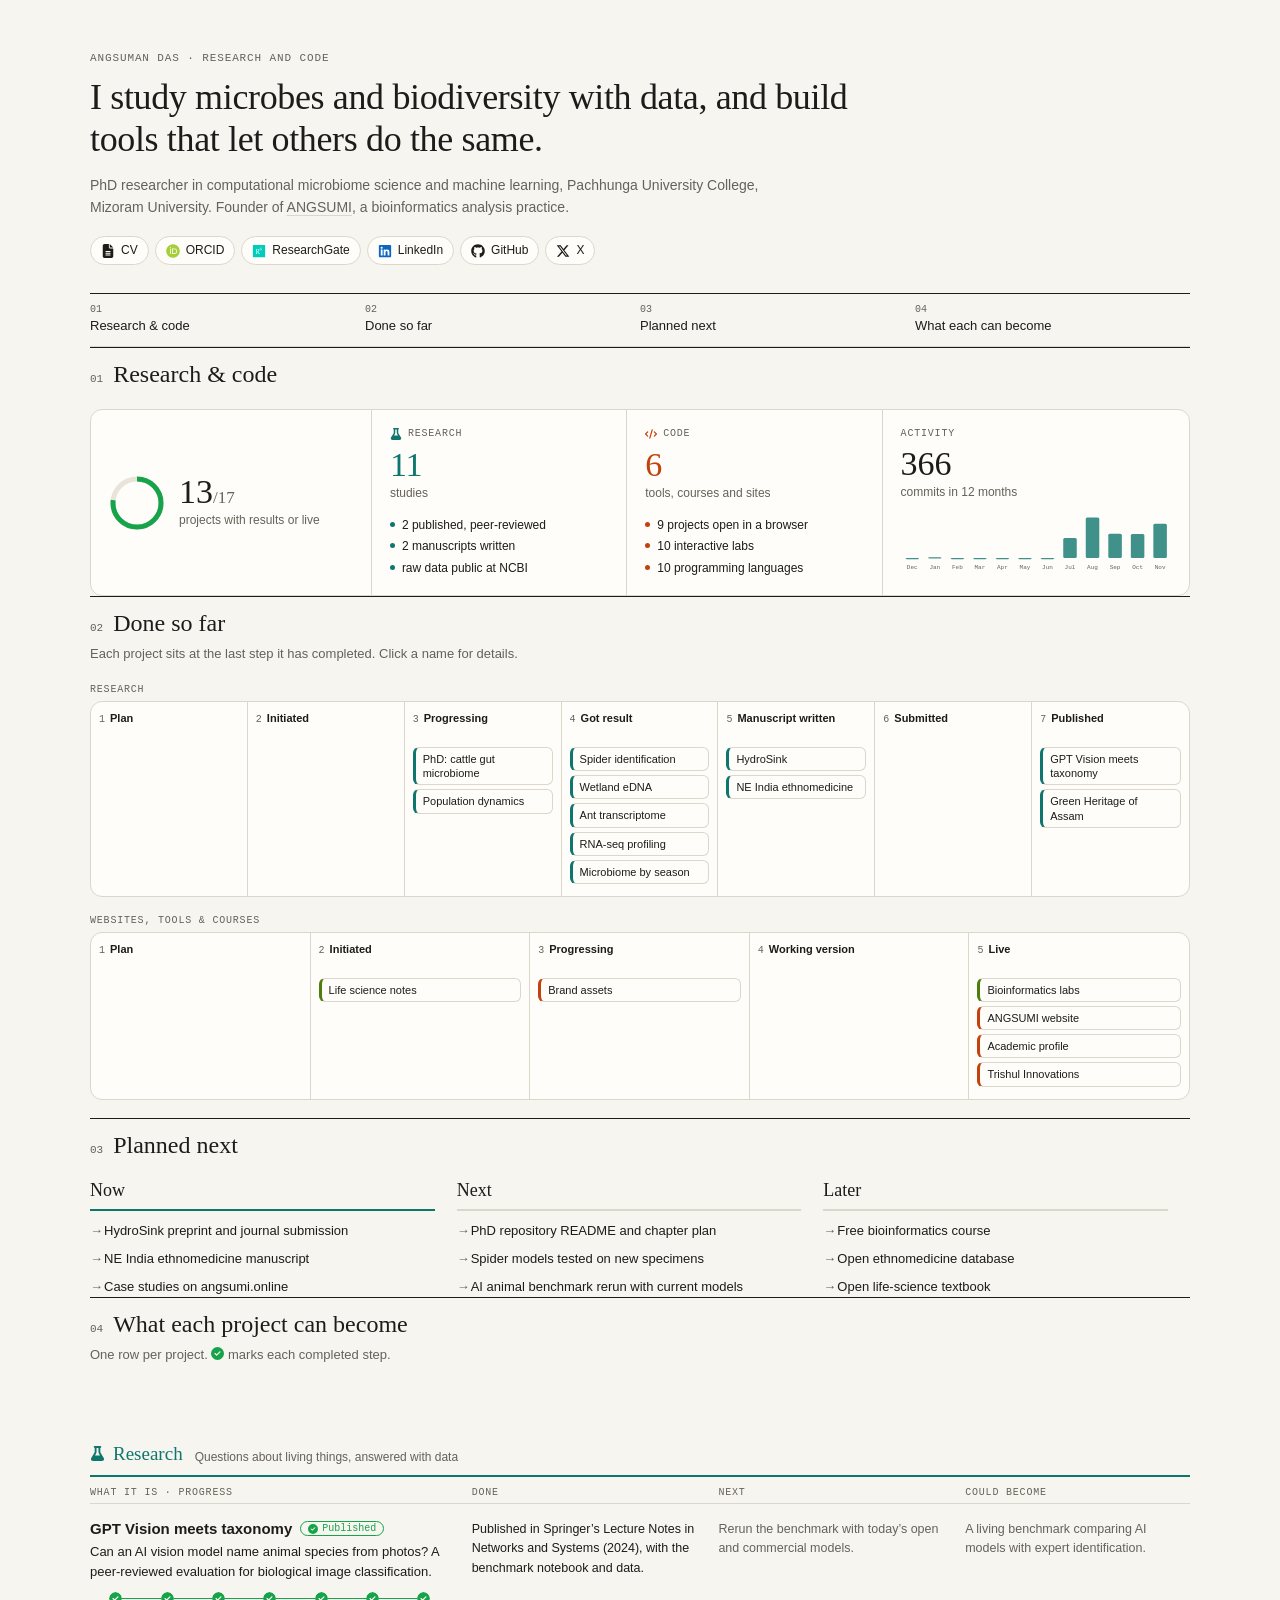
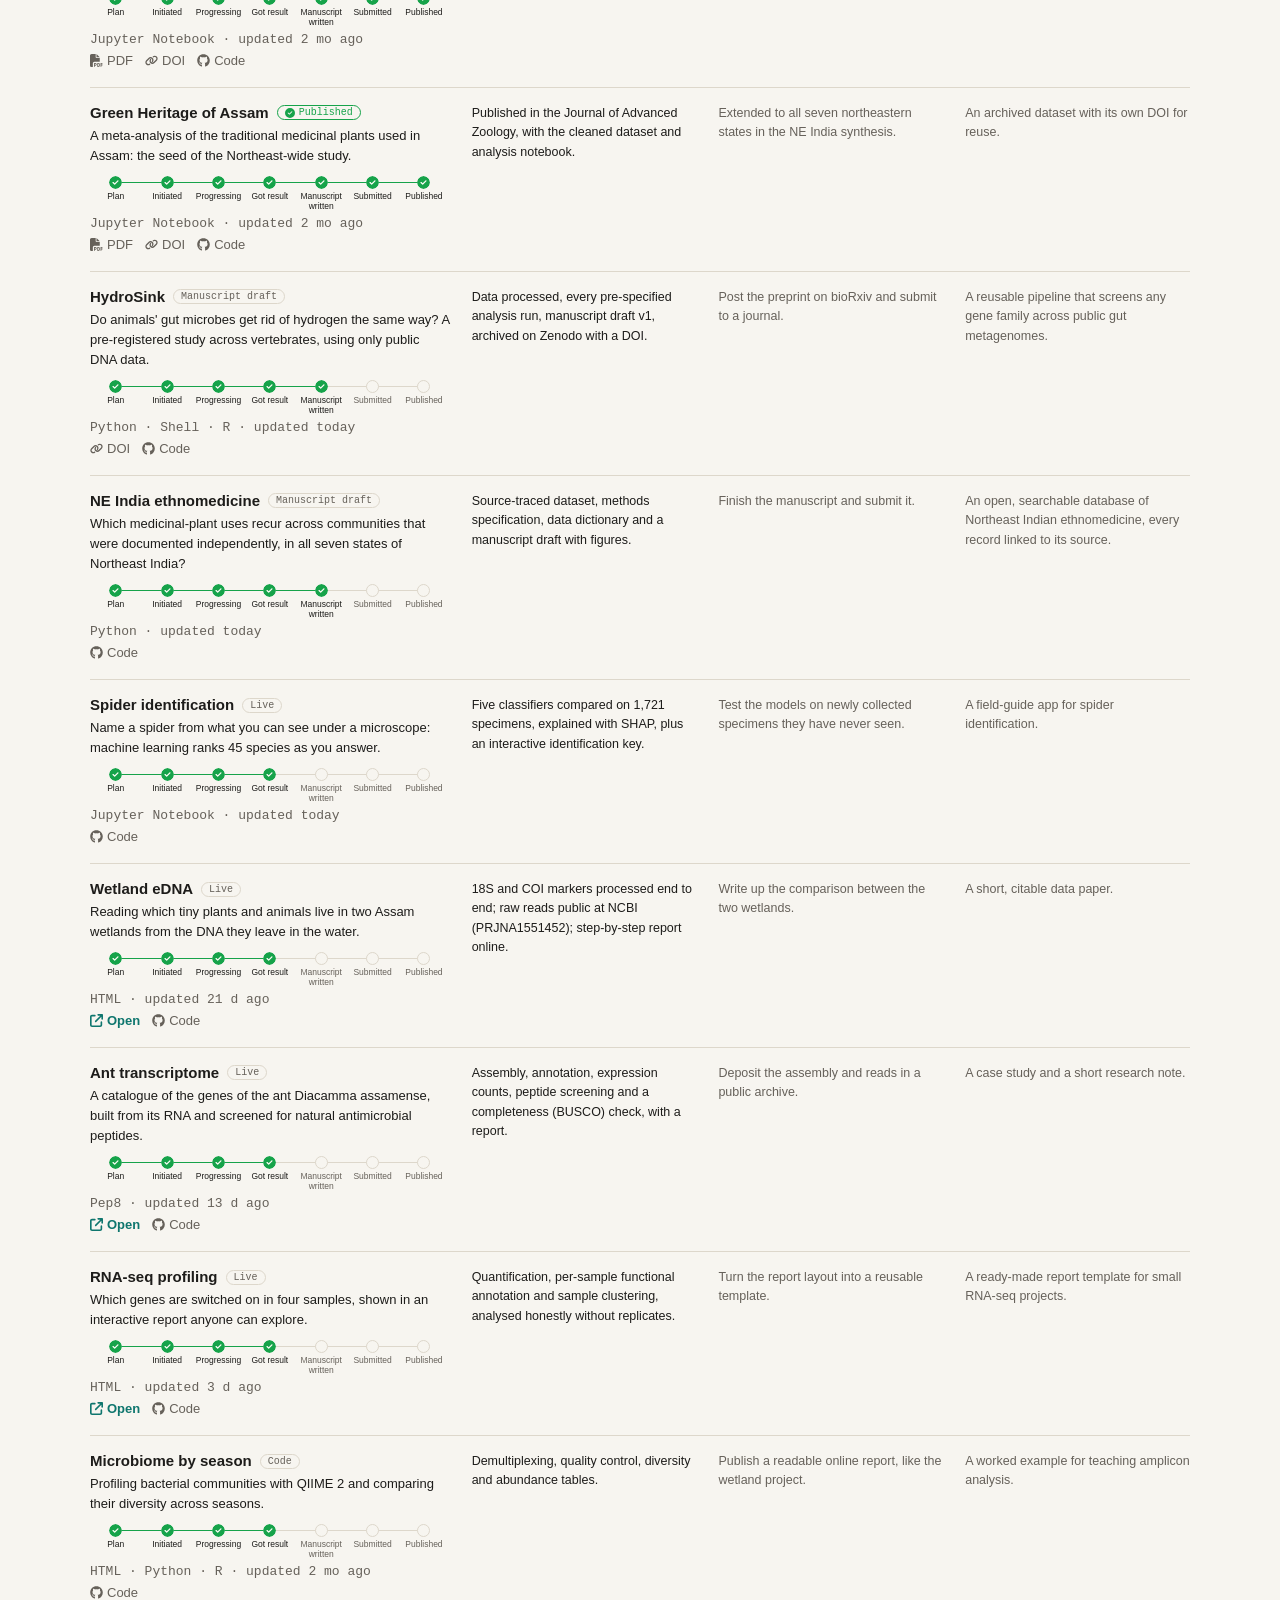
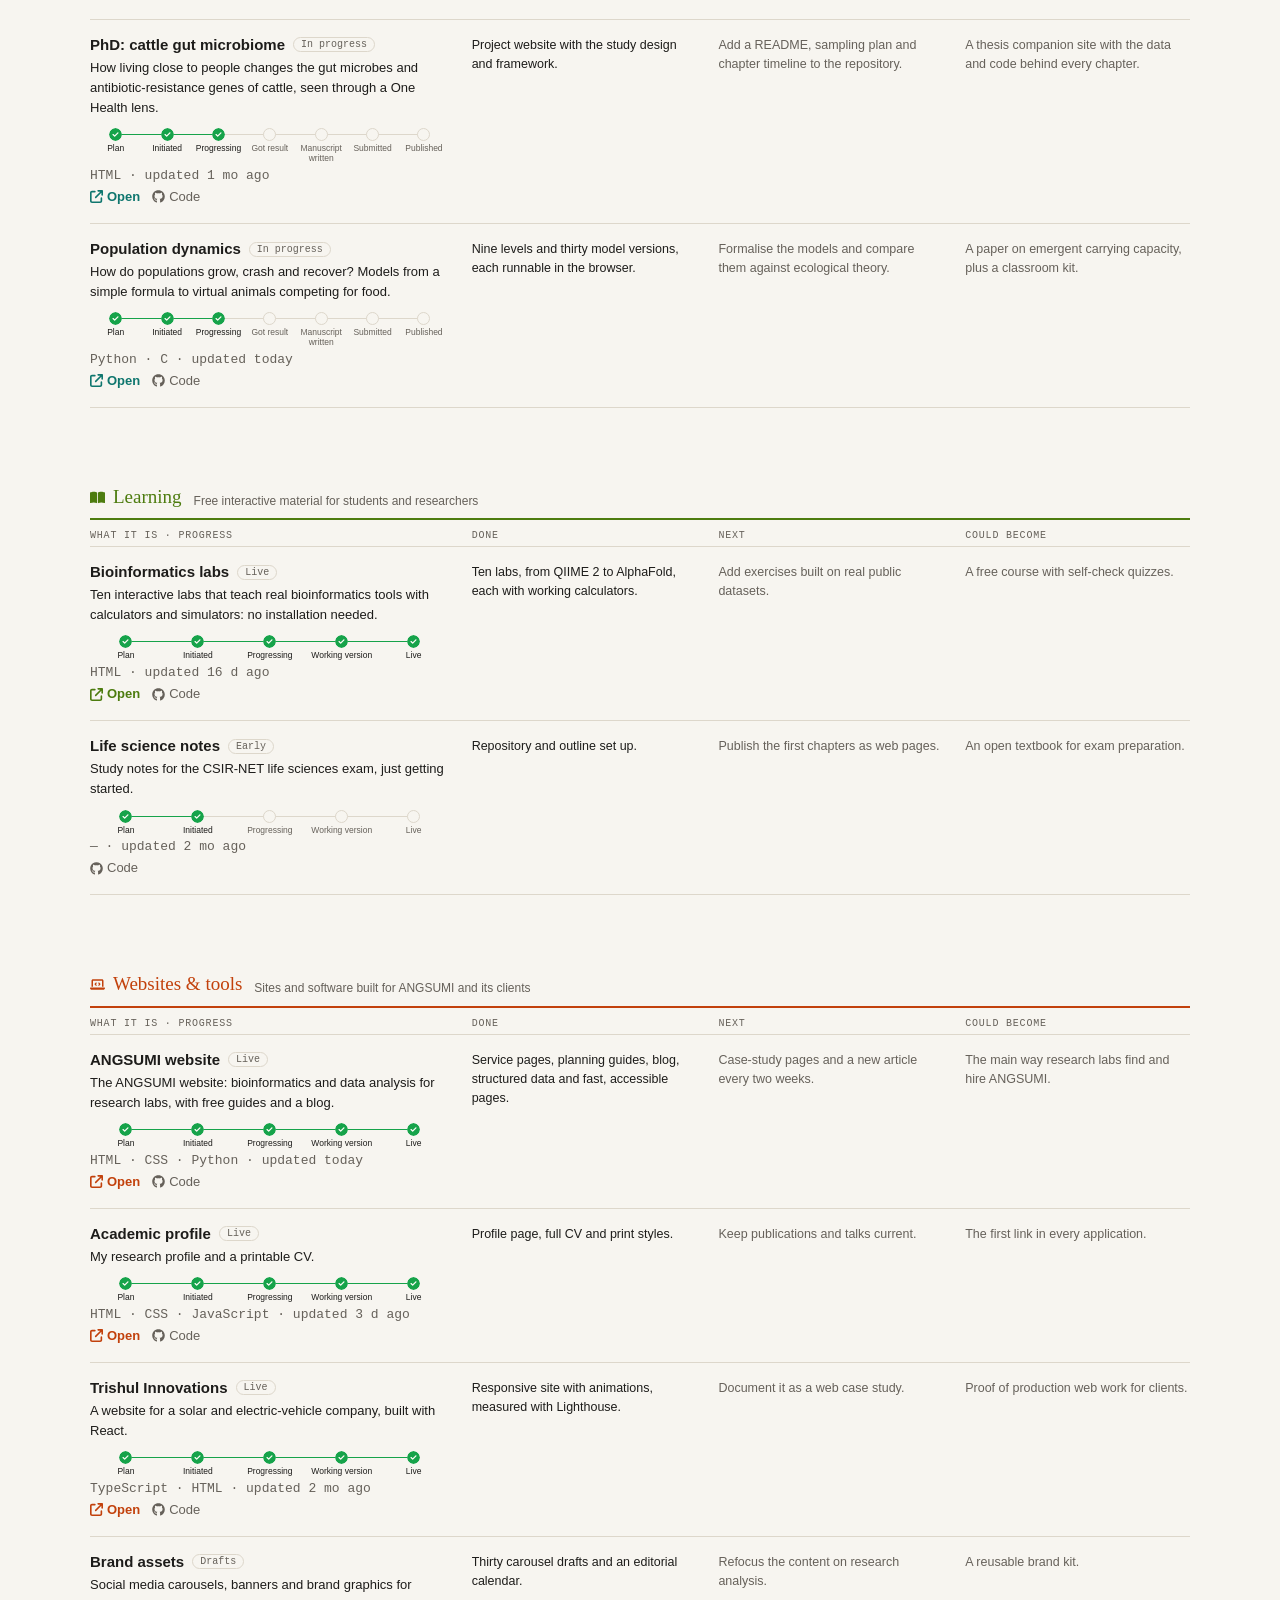
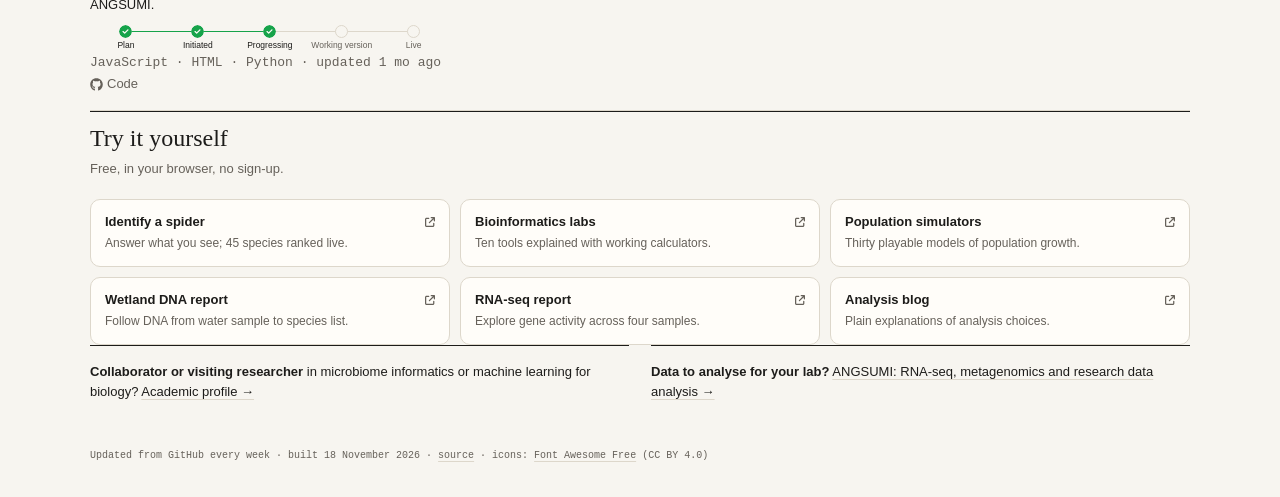
==== commit 96f6c537: "Icons for profiles and links, two published papers with DOI and PDF, 7-step research tracker with gr" ====
--- a/index.html
+++ b/index.html
@@ -16,177 +16,147 @@
 <script type="application/ld+json">{"@context": "https://schema.org", "@type": "ProfilePage", "url": "https://angsumandas.angsumi.online/", "dateModified": "2026-11-18", "mainEntity": {"@type": "Person", "@id": "https://angsumi.online/#person", "name": "Angsuman Das", "url": "https://angsumi.online/cv/", "affiliation": "Pachhunga University College, Mizoram University", "sameAs": ["https://orcid.org/0000-0001-8146-7697", "https://www.linkedin.com/in/angsumi/", "https://www.researchgate.net/profile/Angsuman-Das-2", "https://github.com/Angsumi", "https://x.com/angsumi_online"]}}</script>
 </head>
 <body>
+<svg width="0" height="0" style="position:absolute" aria-hidden="true"><symbol id="fa-arrow-up-right-from-square" viewBox="0 0 512 512"><path fill="currentColor" d="M320 0c-17.7 0-32 14.3-32 32s14.3 32 32 32h82.7L201.4 265.4c-12.5 12.5-12.5 32.8 0 45.3s32.8 12.5 45.3 0L448 109.3V192c0 17.7 14.3 32 32 32s32-14.3 32-32V32c0-17.7-14.3-32-32-32H320zM80 32C35.8 32 0 67.8 0 112V432c0 44.2 35.8 80 80 80H400c44.2 0 80-35.8 80-80V320c0-17.7-14.3-32-32-32s-32 14.3-32 32V432c0 8.8-7.2 16-16 16H80c-8.8 0-16-7.2-16-16V112c0-8.8 7.2-16 16-16H192c17.7 0 32-14.3 32-32s-14.3-32-32-32H80z"/></symbol><symbol id="fa-book-open" viewBox="0 0 576 512"><path fill="currentColor" d="M249.6 471.5c10.8 3.8 22.4-4.1 22.4-15.5V78.6c0-4.2-1.6-8.4-5-11C247.4 52 202.4 32 144 32C93.5 32 46.3 45.3 18.1 56.1C6.8 60.5 0 71.7 0 83.8V454.1c0 11.9 12.8 20.2 24.1 16.5C55.6 460.1 105.5 448 144 448c33.9 0 79 14 105.6 23.5zm76.8 0C353 462 398.1 448 432 448c38.5 0 88.4 12.1 119.9 22.6c11.3 3.8 24.1-4.6 24.1-16.5V83.8c0-12.1-6.8-23.3-18.1-27.6C529.7 45.3 482.5 32 432 32c-58.4 0-103.4 20-123 35.6c-3.3 2.6-5 6.8-5 11V456c0 11.4 11.7 19.3 22.4 15.5z"/></symbol><symbol id="fa-circle-check" viewBox="0 0 512 512"><path fill="currentColor" d="M256 512A256 256 0 1 0 256 0a256 256 0 1 0 0 512zM369 209L241 337c-9.4 9.4-24.6 9.4-33.9 0l-64-64c-9.4-9.4-9.4-24.6 0-33.9s24.6-9.4 33.9 0l47 47L335 175c9.4-9.4 24.6-9.4 33.9 0s9.4 24.6 0 33.9z"/></symbol><symbol id="fa-circle" viewBox="0 0 512 512"><path fill="currentColor" d="M256 512A256 256 0 1 0 256 0a256 256 0 1 0 0 512z"/></symbol><symbol id="fa-code" viewBox="0 0 640 512"><path fill="currentColor" d="M392.8 1.2c-17-4.9-34.7 5-39.6 22l-128 448c-4.9 17 5 34.7 22 39.6s34.7-5 39.6-22l128-448c4.9-17-5-34.7-22-39.6zm80.6 120.1c-12.5 12.5-12.5 32.8 0 45.3L562.7 256l-89.4 89.4c-12.5 12.5-12.5 32.8 0 45.3s32.8 12.5 45.3 0l112-112c12.5-12.5 12.5-32.8 0-45.3l-112-112c-12.5-12.5-32.8-12.5-45.3 0zm-306.7 0c-12.5-12.5-32.8-12.5-45.3 0l-112 112c-12.5 12.5-12.5 32.8 0 45.3l112 112c12.5 12.5 32.8 12.5 45.3 0s12.5-32.8 0-45.3L77.3 256l89.4-89.4c12.5-12.5 12.5-32.8 0-45.3z"/></symbol><symbol id="fa-file-lines" viewBox="0 0 384 512"><path fill="currentColor" d="M64 0C28.7 0 0 28.7 0 64V448c0 35.3 28.7 64 64 64H320c35.3 0 64-28.7 64-64V160H256c-17.7 0-32-14.3-32-32V0H64zM256 0V128H384L256 0zM112 256H272c8.8 0 16 7.2 16 16s-7.2 16-16 16H112c-8.8 0-16-7.2-16-16s7.2-16 16-16zm0 64H272c8.8 0 16 7.2 16 16s-7.2 16-16 16H112c-8.8 0-16-7.2-16-16s7.2-16 16-16zm0 64H272c8.8 0 16 7.2 16 16s-7.2 16-16 16H112c-8.8 0-16-7.2-16-16s7.2-16 16-16z"/></symbol><symbol id="fa-file-pdf" viewBox="0 0 512 512"><path fill="currentColor" d="M0 64C0 28.7 28.7 0 64 0L224 0l0 128c0 17.7 14.3 32 32 32l128 0 0 144-208 0c-35.3 0-64 28.7-64 64l0 144-48 0c-35.3 0-64-28.7-64-64L0 64zm384 64l-128 0L256 0 384 128zM176 352l32 0c30.9 0 56 25.1 56 56s-25.1 56-56 56l-16 0 0 32c0 8.8-7.2 16-16 16s-16-7.2-16-16l0-48 0-80c0-8.8 7.2-16 16-16zm32 80c13.3 0 24-10.7 24-24s-10.7-24-24-24l-16 0 0 48 16 0zm96-80l32 0c26.5 0 48 21.5 48 48l0 64c0 26.5-21.5 48-48 48l-32 0c-8.8 0-16-7.2-16-16l0-128c0-8.8 7.2-16 16-16zm32 128c8.8 0 16-7.2 16-16l0-64c0-8.8-7.2-16-16-16l-16 0 0 96 16 0zm80-112c0-8.8 7.2-16 16-16l48 0c8.8 0 16 7.2 16 16s-7.2 16-16 16l-32 0 0 32 32 0c8.8 0 16 7.2 16 16s-7.2 16-16 16l-32 0 0 48c0 8.8-7.2 16-16 16s-16-7.2-16-16l0-64 0-64z"/></symbol><symbol id="fa-flask" viewBox="0 0 448 512"><path fill="currentColor" d="M288 0H160 128C110.3 0 96 14.3 96 32s14.3 32 32 32V196.8c0 11.8-3.3 23.5-9.5 33.5L10.3 406.2C3.6 417.2 0 429.7 0 442.6C0 480.9 31.1 512 69.4 512H378.6c38.3 0 69.4-31.1 69.4-69.4c0-12.8-3.6-25.4-10.3-36.4L329.5 230.4c-6.2-10.1-9.5-21.7-9.5-33.5V64c17.7 0 32-14.3 32-32s-14.3-32-32-32H288zM192 196.8V64h64V196.8c0 23.7 6.6 46.9 19 67.1L309.5 320h-171L173 263.9c12.4-20.2 19-43.4 19-67.1z"/></symbol><symbol id="fa-github" viewBox="0 0 496 512"><path fill="currentColor" d="M165.9 397.4c0 2-2.3 3.6-5.2 3.6-3.3.3-5.6-1.3-5.6-3.6 0-2 2.3-3.6 5.2-3.6 3-.3 5.6 1.3 5.6 3.6zm-31.1-4.5c-.7 2 1.3 4.3 4.3 4.9 2.6 1 5.6 0 6.2-2s-1.3-4.3-4.3-5.2c-2.6-.7-5.5.3-6.2 2.3zm44.2-1.7c-2.9.7-4.9 2.6-4.6 4.9.3 2 2.9 3.3 5.9 2.6 2.9-.7 4.9-2.6 4.6-4.6-.3-1.9-3-3.2-5.9-2.9zM244.8 8C106.1 8 0 113.3 0 252c0 110.9 69.8 205.8 169.5 239.2 12.8 2.3 17.3-5.6 17.3-12.1 0-6.2-.3-40.4-.3-61.4 0 0-70 15-84.7-29.8 0 0-11.4-29.1-27.8-36.6 0 0-22.9-15.7 1.6-15.4 0 0 24.9 2 38.6 25.8 21.9 38.6 58.6 27.5 72.9 20.9 2.3-16 8.8-27.1 16-33.7-55.9-6.2-112.3-14.3-112.3-110.5 0-27.5 7.6-41.3 23.6-58.9-2.6-6.5-11.1-33.3 2.6-67.9 20.9-6.5 69 27 69 27 20-5.6 41.5-8.5 62.8-8.5s42.8 2.9 62.8 8.5c0 0 48.1-33.6 69-27 13.7 34.7 5.2 61.4 2.6 67.9 16 17.7 25.8 31.5 25.8 58.9 0 96.5-58.9 104.2-114.8 110.5 9.2 7.9 17 22.9 17 46.4 0 33.7-.3 75.4-.3 83.6 0 6.5 4.6 14.4 17.3 12.1C428.2 457.8 496 362.9 496 252 496 113.3 383.5 8 244.8 8zM97.2 352.9c-1.3 1-1 3.3.7 5.2 1.6 1.6 3.9 2.3 5.2 1 1.3-1 1-3.3-.7-5.2-1.6-1.6-3.9-2.3-5.2-1zm-10.8-8.1c-.7 1.3.3 2.9 2.3 3.9 1.6 1 3.6.7 4.3-.7.7-1.3-.3-2.9-2.3-3.9-2-.6-3.6-.3-4.3.7zm32.4 35.6c-1.6 1.3-1 4.3 1.3 6.2 2.3 2.3 5.2 2.6 6.5 1 1.3-1.3.7-4.3-1.3-6.2-2.2-2.3-5.2-2.6-6.5-1zm-11.4-14.7c-1.6 1-1.6 3.6 0 5.9 1.6 2.3 4.3 3.3 5.6 2.3 1.6-1.3 1.6-3.9 0-6.2-1.4-2.3-4-3.3-5.6-2z"/></symbol><symbol id="fa-laptop-code" viewBox="0 0 640 512"><path fill="currentColor" d="M64 96c0-35.3 28.7-64 64-64H512c35.3 0 64 28.7 64 64V352H512V96H128V352H64V96zM0 403.2C0 392.6 8.6 384 19.2 384H620.8c10.6 0 19.2 8.6 19.2 19.2c0 42.4-34.4 76.8-76.8 76.8H76.8C34.4 480 0 445.6 0 403.2zM281 209l-31 31 31 31c9.4 9.4 9.4 24.6 0 33.9s-24.6 9.4-33.9 0l-48-48c-9.4-9.4-9.4-24.6 0-33.9l48-48c9.4-9.4 24.6-9.4 33.9 0s9.4 24.6 0 33.9zM393 175l48 48c9.4 9.4 9.4 24.6 0 33.9l-48 48c-9.4 9.4-24.6 9.4-33.9 0s-9.4-24.6 0-33.9l31-31-31-31c-9.4-9.4-9.4-24.6 0-33.9s24.6-9.4 33.9 0z"/></symbol><symbol id="fa-link" viewBox="0 0 640 512"><path fill="currentColor" d="M579.8 267.7c56.5-56.5 56.5-148 0-204.5c-50-50-128.8-56.5-186.3-15.4l-1.6 1.1c-14.4 10.3-17.7 30.3-7.4 44.6s30.3 17.7 44.6 7.4l1.6-1.1c32.1-22.9 76-19.3 103.8 8.6c31.5 31.5 31.5 82.5 0 114L422.3 334.8c-31.5 31.5-82.5 31.5-114 0c-27.9-27.9-31.5-71.8-8.6-103.8l1.1-1.6c10.3-14.4 6.9-34.4-7.4-44.6s-34.4-6.9-44.6 7.4l-1.1 1.6C206.5 251.2 213 330 263 380c56.5 56.5 148 56.5 204.5 0L579.8 267.7zM60.2 244.3c-56.5 56.5-56.5 148 0 204.5c50 50 128.8 56.5 186.3 15.4l1.6-1.1c14.4-10.3 17.7-30.3 7.4-44.6s-30.3-17.7-44.6-7.4l-1.6 1.1c-32.1 22.9-76 19.3-103.8-8.6C74 372 74 321 105.5 289.5L217.7 177.2c31.5-31.5 82.5-31.5 114 0c27.9 27.9 31.5 71.8 8.6 103.9l-1.1 1.6c-10.3 14.4-6.9 34.4 7.4 44.6s34.4 6.9 44.6-7.4l1.1-1.6C433.5 260.8 427 182 377 132c-56.5-56.5-148-56.5-204.5 0L60.2 244.3z"/></symbol><symbol id="fa-linkedin" viewBox="0 0 448 512"><path fill="currentColor" d="M416 32H31.9C14.3 32 0 46.5 0 64.3v383.4C0 465.5 14.3 480 31.9 480H416c17.6 0 32-14.5 32-32.3V64.3c0-17.8-14.4-32.3-32-32.3zM135.4 416H69V202.2h66.5V416zm-33.2-243c-21.3 0-38.5-17.3-38.5-38.5S80.9 96 102.2 96c21.2 0 38.5 17.3 38.5 38.5 0 21.3-17.2 38.5-38.5 38.5zm282.1 243h-66.4V312c0-24.8-.5-56.7-34.5-56.7-34.6 0-39.9 27-39.9 54.9V416h-66.4V202.2h63.7v29.2h.9c8.9-16.8 30.6-34.5 62.9-34.5 67.2 0 79.7 44.3 79.7 101.9V416z"/></symbol><symbol id="fa-orcid" viewBox="0 0 512 512"><path fill="currentColor" d="M294.75 188.19h-45.92V342h47.47c67.62 0 83.12-51.34 83.12-76.91 0-41.64-26.54-76.9-84.67-76.9zM256 8C119 8 8 119 8 256s111 248 248 248 248-111 248-248S393 8 256 8zm-80.79 360.76h-29.84v-207.5h29.84zm-14.92-231.14a19.57 19.57 0 1 1 19.57-19.57 19.64 19.64 0 0 1-19.57 19.57zM300 369h-81V161.26h80.6c76.73 0 110.44 54.83 110.44 103.85C410 318.39 368.38 369 300 369z"/></symbol><symbol id="fa-researchgate" viewBox="0 0 448 512"><path fill="currentColor" d="M0 32v448h448V32H0zm262.2 334.4c-6.6 3-33.2 6-50-14.2-9.2-10.6-25.3-33.3-42.2-63.6-8.9 0-14.7 0-21.4-.6v46.4c0 23.5 6 21.2 25.8 23.9v8.1c-6.9-.3-23.1-.8-35.6-.8-13.1 0-26.1.6-33.6.8v-8.1c15.5-2.9 22-1.3 22-23.9V225c0-22.6-6.4-21-22-23.9V193c25.8 1 53.1-.6 70.9-.6 31.7 0 55.9 14.4 55.9 45.6 0 21.1-16.7 42.2-39.2 47.5 13.6 24.2 30 45.6 42.2 58.9 7.2 7.8 17.2 14.7 27.2 14.7v7.3zm22.9-135c-23.3 0-32.2-15.7-32.2-32.2V167c0-12.2 8.8-30.4 34-30.4s30.4 17.9 30.4 17.9l-10.7 7.2s-5.5-12.5-19.7-12.5c-7.9 0-19.7 7.3-19.7 19.7v26.8c0 13.4 6.6 23.3 17.9 23.3 14.1 0 21.5-10.9 21.5-26.8h-17.9v-10.7h30.4c0 20.5 4.7 49.9-34 49.9zm-116.5 44.7c-9.4 0-13.6-.3-20-.8v-69.7c6.4-.6 15-.6 22.5-.6 23.3 0 37.2 12.2 37.2 34.5 0 21.9-15 36.6-39.7 36.6z"/></symbol><symbol id="fa-x-twitter" viewBox="0 0 512 512"><path fill="currentColor" d="M389.2 48h70.6L305.6 224.2 487 464H345L233.7 318.6 106.5 464H35.8L200.7 275.5 26.8 48H172.4L272.9 180.9 389.2 48zM364.4 421.8h39.1L151.1 88h-42L364.4 421.8z"/></symbol></svg>
 <main>
 
 <header class="intro wrap">
   <p class="kicker">Angsuman Das · research and code</p>
   <h1>I study microbes and biodiversity with data, and build tools that let others do the same.</h1>
-  <p class="who">PhD researcher in computational microbiome science and machine learning at Pachhunga University College, Mizoram University. Founder of <a href="https://angsumi.online/">ANGSUMI</a>, a bioinformatics analysis practice.</p>
+  <p class="who">PhD researcher in computational microbiome science and machine learning, Pachhunga University College, Mizoram University. Founder of <a href="https://angsumi.online/">ANGSUMI</a>, a bioinformatics analysis practice.</p>
+  <nav class="profiles" aria-label="Profiles">
+    <a href="https://angsumi.online/cv/"><svg class="i" aria-hidden="true"><use href="#fa-file-lines"/></svg>CV</a>
+    <a href="https://orcid.org/0000-0001-8146-7697" class="orcid"><svg class="i" aria-hidden="true"><use href="#fa-orcid"/></svg>ORCID</a>
+    <a href="https://www.researchgate.net/profile/Angsuman-Das-2" class="rg"><svg class="i" aria-hidden="true"><use href="#fa-researchgate"/></svg>ResearchGate</a>
+    <a href="https://www.linkedin.com/in/angsumi/" class="li"><svg class="i" aria-hidden="true"><use href="#fa-linkedin"/></svg>LinkedIn</a>
+    <a href="https://github.com/Angsumi"><svg class="i" aria-hidden="true"><use href="#fa-github"/></svg>GitHub</a>
+    <a href="https://x.com/angsumi_online"><svg class="i" aria-hidden="true"><use href="#fa-x-twitter"/></svg>X</a>
+  </nav>
   <nav class="goals" aria-label="On this page"><a href="#showcase"><i>01</i>Research &amp; code</a><a href="#done"><i>02</i>Done so far</a><a href="#plan"><i>03</i>Planned next</a><a href="#become"><i>04</i>What each can become</a></nav>
-  <nav class="profiles" aria-label="Profiles"><a href="https://angsumi.online/cv/">CV</a><a href="https://orcid.org/0000-0001-8146-7697">ORCID</a><a href="https://www.researchgate.net/profile/Angsuman-Das-2">ResearchGate</a><a href="https://www.linkedin.com/in/angsumi/">LinkedIn</a><a href="https://github.com/Angsumi">GitHub</a><a href="https://x.com/angsumi_online">X</a></nav>
 </header>
 
 <section class="showcase wrap" id="showcase" aria-labelledby="show-h">
   <h2 id="show-h" class="title"><i>01</i>Research &amp; code</h2>
   <div class="glance">
-  <div class="big"><svg class="ring" viewBox="0 0 64 64" aria-hidden="true"><circle class="track" cx="32.0" cy="32.0" r="30.0"/><circle class="fill" cx="32.0" cy="32.0" r="30.0" stroke-dasharray="110.88 188.50"/></svg><div><b>10<small>/17</small></b><span>projects already public and usable</span></div></div>
-  <div class="strand research"><h3>Research</h3><b>10</b><span>studies</span><ul><li>2 manuscripts in draft</li><li>1 archived with a DOI</li><li>raw data public at NCBI</li></ul></div>
-  <div class="strand built"><h3>Code</h3><b>7</b><span>tools, courses and sites</span><ul><li>9 open in a browser now</li><li>10 interactive labs, 30 simulators</li><li>10 programming languages</li></ul></div>
-  <div class="activity"><h3>Activity</h3><b>366</b><span>commits in 12 months</span><svg class="months" viewBox="0 0 360 90" role="img" aria-label="Commits per month over the last year"><g><rect x="4" y="70.0" width="22" height="1.5" rx="3"><title>0 commits in December 2025</title></rect><text x="15" y="86">Dec</text></g><g><rect x="34" y="68.8" width="22" height="1.5" rx="3"><title>2 commits in January 2026</title></rect><text x="45" y="86">Jan</text></g><g><rect x="64" y="70.0" width="22" height="1.5" rx="3"><title>0 commits in February 2026</title></rect><text x="75" y="86">Feb</text></g><g><rect x="94" y="70.0" width="22" height="1.5" rx="3"><title>0 commits in March 2026</title></rect><text x="105" y="86">Mar</text></g><g><rect x="124" y="70.0" width="22" height="1.5" rx="3"><title>0 commits in April 2026</title></rect><text x="135" y="86">Apr</text></g><g><rect x="154" y="70.0" width="22" height="1.5" rx="3"><title>0 commits in May 2026</title></rect><text x="165" y="86">May</text></g><g><rect x="184" y="70.0" width="22" height="1.5" rx="3"><title>0 commits in June 2026</title></rect><text x="195" y="86">Jun</text></g><g><rect x="214" y="39.3" width="22" height="30.7" rx="3"><title>51 commits in July 2026</title></rect><text x="225" y="86">Jul</text></g><g><rect x="244" y="8.0" width="22" height="62.0" rx="3"><title>103 commits in August 2026</title></rect><text x="255" y="86">Aug</text></g><g><rect x="274" y="32.7" width="22" height="37.3" rx="3"><title>62 commits in September 2026</title></rect><text x="285" y="86">Sep</text></g><g><rect x="304" y="33.3" width="22" height="36.7" rx="3"><title>61 commits in October 2026</title></rect><text x="315" y="86">Oct</text></g><g><rect x="334" y="17.6" width="22" height="52.4" rx="3"><title>87 commits in November 2026</title></rect><text x="345" y="86">Nov</text></g></svg></div>
-</div>
+    <div class="big"><svg class="ring" viewBox="0 0 56 56" aria-hidden="true"><circle class="track" cx="28.0" cy="28.0" r="24.0"/><circle class="fill" cx="28.0" cy="28.0" r="24.0" stroke-dasharray="115.31 150.80"/></svg><div><b>13<small>/17</small></b><span>projects with results or live</span></div></div>
+    <div class="strand research"><h3><svg class="i" aria-hidden="true"><use href="#fa-flask"/></svg>Research</h3><b>11</b><span>studies</span><ul><li>2 published, peer-reviewed</li><li>2 manuscripts written</li><li>raw data public at NCBI</li></ul></div>
+    <div class="strand built"><h3><svg class="i" aria-hidden="true"><use href="#fa-code"/></svg>Code</h3><b>6</b><span>tools, courses and sites</span><ul><li>9 projects open in a browser</li><li>10 interactive labs</li><li>10 programming languages</li></ul></div>
+    <div class="activity"><h3>Activity</h3><b>366</b><span>commits in 12 months</span><svg class="months" viewBox="0 0 360 78" role="img" aria-label="Commits per month over the last year"><rect x="6" y="60.0" width="18" height="1.5" rx="2"><title>0 commits in December 2025</title></rect><text x="15" y="74">Dec</text><rect x="36" y="59.0" width="18" height="1.5" rx="2"><title>2 commits in January 2026</title></rect><text x="45" y="74">Jan</text><rect x="66" y="60.0" width="18" height="1.5" rx="2"><title>0 commits in February 2026</title></rect><text x="75" y="74">Feb</text><rect x="96" y="60.0" width="18" height="1.5" rx="2"><title>0 commits in March 2026</title></rect><text x="105" y="74">Mar</text><rect x="126" y="60.0" width="18" height="1.5" rx="2"><title>0 commits in April 2026</title></rect><text x="135" y="74">Apr</text><rect x="156" y="60.0" width="18" height="1.5" rx="2"><title>0 commits in May 2026</title></rect><text x="165" y="74">May</text><rect x="186" y="60.0" width="18" height="1.5" rx="2"><title>0 commits in June 2026</title></rect><text x="195" y="74">Jun</text><rect x="216" y="33.3" width="18" height="26.7" rx="2"><title>51 commits in July 2026</title></rect><text x="225" y="74">Jul</text><rect x="246" y="6.0" width="18" height="54.0" rx="2"><title>103 commits in August 2026</title></rect><text x="255" y="74">Aug</text><rect x="276" y="27.5" width="18" height="32.5" rx="2"><title>62 commits in September 2026</title></rect><text x="285" y="74">Sep</text><rect x="306" y="28.0" width="18" height="32.0" rx="2"><title>61 commits in October 2026</title></rect><text x="315" y="74">Oct</text><rect x="336" y="14.4" width="18" height="45.6" rx="2"><title>87 commits in November 2026</title></rect><text x="345" y="74">Nov</text></svg></div>
+  </div>
 </section>
 
 <section class="board wrap" id="done" aria-labelledby="board-h">
   <h2 id="board-h" class="title"><i>02</i>Done so far</h2>
-  <p class="lead">Every project, placed by how far it has come: left is just started, right is published. Click a name for details.</p>
-  <div class="stages"><div class="col"><h3><svg class="ring" viewBox="0 0 20 20" aria-hidden="true"><circle class="fill" cx="10.0" cy="10.0" r="8.0" stroke-dasharray="8.05 42.21" stroke-dashoffset="0.00"/><circle class="track" cx="10.0" cy="10.0" r="8.0" stroke-dasharray="8.05 42.21" stroke-dashoffset="-10.05"/><circle class="track" cx="10.0" cy="10.0" r="8.0" stroke-dasharray="8.05 42.21" stroke-dashoffset="-20.11"/><circle class="track" cx="10.0" cy="10.0" r="8.0" stroke-dasharray="8.05 42.21" stroke-dashoffset="-30.16"/><circle class="track" cx="10.0" cy="10.0" r="8.0" stroke-dasharray="8.05 42.21" stroke-dashoffset="-40.21"/></svg><span>Started</span></h3><p>set up</p><ol><li class="learning"><a href="#p-life-science-book">Life science notes</a></li></ol></div><div class="col"><h3><svg class="ring" viewBox="0 0 20 20" aria-hidden="true"><circle class="fill" cx="10.0" cy="10.0" r="8.0" stroke-dasharray="8.05 42.21" stroke-dashoffset="0.00"/><circle class="fill" cx="10.0" cy="10.0" r="8.0" stroke-dasharray="8.05 42.21" stroke-dashoffset="-10.05"/><circle class="track" cx="10.0" cy="10.0" r="8.0" stroke-dasharray="8.05 42.21" stroke-dashoffset="-20.11"/><circle class="track" cx="10.0" cy="10.0" r="8.0" stroke-dasharray="8.05 42.21" stroke-dashoffset="-30.16"/><circle class="track" cx="10.0" cy="10.0" r="8.0" stroke-dasharray="8.05 42.21" stroke-dashoffset="-40.21"/></svg><span>Building</span></h3><p>data or code in progress</p><ol><li class="research"><a href="#p-phd">PhD: cattle gut microbiome</a></li><li class="build"><a href="#p-angsumi-social-media-asset">Brand assets</a></li></ol></div><div class="col"><h3><svg class="ring" viewBox="0 0 20 20" aria-hidden="true"><circle class="fill" cx="10.0" cy="10.0" r="8.0" stroke-dasharray="8.05 42.21" stroke-dashoffset="0.00"/><circle class="fill" cx="10.0" cy="10.0" r="8.0" stroke-dasharray="8.05 42.21" stroke-dashoffset="-10.05"/><circle class="fill" cx="10.0" cy="10.0" r="8.0" stroke-dasharray="8.05 42.21" stroke-dashoffset="-20.11"/><circle class="track" cx="10.0" cy="10.0" r="8.0" stroke-dasharray="8.05 42.21" stroke-dashoffset="-30.16"/><circle class="track" cx="10.0" cy="10.0" r="8.0" stroke-dasharray="8.05 42.21" stroke-dashoffset="-40.21"/></svg><span>Working</span></h3><p>results exist</p><ol><li class="research"><a href="#p-ne-ethnomedicine-synthesis">NE India ethnomedicine</a></li><li class="research"><a href="#p-md-metagenome">Microbiome by season</a></li><li class="research"><a href="#p-gpt-vision-for-animal-classification">AI that names animals</a></li><li class="research"><a href="#p-assam-ethnomedicine">Assam medicinal plants</a></li></ol></div><div class="col"><h3><svg class="ring" viewBox="0 0 20 20" aria-hidden="true"><circle class="fill" cx="10.0" cy="10.0" r="8.0" stroke-dasharray="8.05 42.21" stroke-dashoffset="0.00"/><circle class="fill" cx="10.0" cy="10.0" r="8.0" stroke-dasharray="8.05 42.21" stroke-dashoffset="-10.05"/><circle class="fill" cx="10.0" cy="10.0" r="8.0" stroke-dasharray="8.05 42.21" stroke-dashoffset="-20.11"/><circle class="fill" cx="10.0" cy="10.0" r="8.0" stroke-dasharray="8.05 42.21" stroke-dashoffset="-30.16"/><circle class="track" cx="10.0" cy="10.0" r="8.0" stroke-dasharray="8.05 42.21" stroke-dashoffset="-40.21"/></svg><span>Shared</span></h3><p>public and usable</p><ol><li class="research"><a href="#p-hydrosink">HydroSink</a></li><li class="research"><a href="#p-spider-morphology-ml">Spider identification</a></li><li class="research"><a href="#p-sahil-metagenome">Wetland eDNA</a></li><li class="research"><a href="#p-shruti-rnaseq-denovo">Ant transcriptome</a></li><li class="research"><a href="#p-md-rnaseq">RNA-seq profiling</a></li><li class="learning"><a href="#p-bioinformatics">Bioinformatics labs</a></li><li class="learning"><a href="#p-population-simulator">Population simulators</a></li><li class="build"><a href="#p-angsumi-github-io">ANGSUMI website</a></li><li class="build"><a href="#p-cv">Academic profile</a></li></ol></div><div class="col"><h3><svg class="ring" viewBox="0 0 20 20" aria-hidden="true"><circle class="fill" cx="10.0" cy="10.0" r="8.0" stroke-dasharray="8.05 42.21" stroke-dashoffset="0.00"/><circle class="fill" cx="10.0" cy="10.0" r="8.0" stroke-dasharray="8.05 42.21" stroke-dashoffset="-10.05"/><circle class="fill" cx="10.0" cy="10.0" r="8.0" stroke-dasharray="8.05 42.21" stroke-dashoffset="-20.11"/><circle class="fill" cx="10.0" cy="10.0" r="8.0" stroke-dasharray="8.05 42.21" stroke-dashoffset="-30.16"/><circle class="fill" cx="10.0" cy="10.0" r="8.0" stroke-dasharray="8.05 42.21" stroke-dashoffset="-40.21"/></svg><span>Published</span></h3><p>peer-reviewed or delivered</p><ol><li class="build"><a href="#p-trishul">Trishul Innovations</a></li></ol></div></div>
-  <p class="keys"><span class="k research">Research</span><span class="k learning">Learning</span><span class="k build">Websites &amp; tools</span></p>
+  <p class="lead">Each project sits at the last step it has completed. Click a name for details.</p>
+  <div class="pipe"><h3>Research</h3><div class="stages s7"><div class="col"><h4><b>1</b>Plan</h4><ol></ol></div><div class="col"><h4><b>2</b>Initiated</h4><ol></ol></div><div class="col"><h4><b>3</b>Progressing</h4><ol><li class="research"><a href="#p-phd">PhD: cattle gut microbiome</a></li><li class="research"><a href="#p-population-simulator">Population dynamics</a></li></ol></div><div class="col"><h4><b>4</b>Got result</h4><ol><li class="research"><a href="#p-spider-morphology-ml">Spider identification</a></li><li class="research"><a href="#p-sahil-metagenome">Wetland eDNA</a></li><li class="research"><a href="#p-shruti-rnaseq-denovo">Ant transcriptome</a></li><li class="research"><a href="#p-md-rnaseq">RNA-seq profiling</a></li><li class="research"><a href="#p-md-metagenome">Microbiome by season</a></li></ol></div><div class="col"><h4><b>5</b>Manuscript written</h4><ol><li class="research"><a href="#p-hydrosink">HydroSink</a></li><li class="research"><a href="#p-ne-ethnomedicine-synthesis">NE India ethnomedicine</a></li></ol></div><div class="col"><h4><b>6</b>Submitted</h4><ol></ol></div><div class="col"><h4><b>7</b>Published</h4><ol><li class="research"><a href="#p-gpt-vision-for-animal-classification">GPT Vision meets taxonomy</a></li><li class="research"><a href="#p-assam-ethnomedicine">Green Heritage of Assam</a></li></ol></div></div></div><div class="pipe"><h3>Websites, tools &amp; courses</h3><div class="stages s5"><div class="col"><h4><b>1</b>Plan</h4><ol></ol></div><div class="col"><h4><b>2</b>Initiated</h4><ol><li class="learning"><a href="#p-life-science-book">Life science notes</a></li></ol></div><div class="col"><h4><b>3</b>Progressing</h4><ol><li class="build"><a href="#p-angsumi-social-media-asset">Brand assets</a></li></ol></div><div class="col"><h4><b>4</b>Working version</h4><ol></ol></div><div class="col"><h4><b>5</b>Live</h4><ol><li class="learning"><a href="#p-bioinformatics">Bioinformatics labs</a></li><li class="build"><a href="#p-angsumi-github-io">ANGSUMI website</a></li><li class="build"><a href="#p-cv">Academic profile</a></li><li class="build"><a href="#p-trishul">Trishul Innovations</a></li></ol></div></div></div>
 </section>
-
-
 
 <section class="plan wrap" id="plan" aria-labelledby="plan-h">
   <h2 id="plan-h" class="title"><i>03</i>Planned next</h2>
-  <p class="lead">What I am working on now, next, and later.</p>
   <div class="phases"><div class="phase"><h3>Now</h3><ul><li>HydroSink preprint and journal submission</li><li>NE India ethnomedicine manuscript</li><li>Case studies on angsumi.online</li></ul></div><div class="phase"><h3>Next</h3><ul><li>PhD repository README and chapter plan</li><li>Spider models tested on new specimens</li><li>AI animal benchmark rerun with current models</li></ul></div><div class="phase"><h3>Later</h3><ul><li>Free bioinformatics course</li><li>Open ethnomedicine database</li><li>Open life-science textbook</li></ul></div></div>
 </section>
 
 <section class="projects wrap" id="become" aria-labelledby="projects-h">
   <h2 id="projects-h" class="title"><i>04</i>What each project can become</h2>
-  <p class="lead">One row per project, in plain words. Read across for one project, or down a column for everything done, next or possible.</p>
-  <section class="group research" id="research"><header><h2>Research</h2><p>Questions about living things, answered with data</p></header><div class="cols" aria-hidden="true"><span>What it is</span><span>Done</span><span>Next</span><span>Could become</span></div><article class="row research" id="p-hydrosink">
-<div class="what"><div class="head"><svg class="ring" viewBox="0 0 20 20" aria-hidden="true"><circle class="fill" cx="10.0" cy="10.0" r="8.0" stroke-dasharray="8.05 42.21" stroke-dashoffset="0.00"/><circle class="fill" cx="10.0" cy="10.0" r="8.0" stroke-dasharray="8.05 42.21" stroke-dashoffset="-10.05"/><circle class="fill" cx="10.0" cy="10.0" r="8.0" stroke-dasharray="8.05 42.21" stroke-dashoffset="-20.11"/><circle class="fill" cx="10.0" cy="10.0" r="8.0" stroke-dasharray="8.05 42.21" stroke-dashoffset="-30.16"/><circle class="track" cx="10.0" cy="10.0" r="8.0" stroke-dasharray="8.05 42.21" stroke-dashoffset="-40.21"/></svg><h3>HydroSink</h3></div>
-<p>Do animals&#x27; gut microbes get rid of hydrogen the same way? A pre-registered study across vertebrates, using only public DNA data.</p>
-<p class="meta"><span class="st">Shared</span> · Manuscript draft · Python · Shell · R · updated today</p>
-<p class="links"><a href="https://doi.org/10.5281/zenodo.24330934">DOI</a><a href="https://github.com/Angsumi/hydrosink">Code</a></p></div>
+  <p class="lead">One row per project. <span class="tick"><svg class="i" aria-hidden="true"><use href="#fa-circle-check"/></svg></span> marks each completed step.</p>
+  <section class="group research" id="research"><header><h2><svg class="i" aria-hidden="true"><use href="#fa-flask"/></svg>Research</h2><p>Questions about living things, answered with data</p></header><div class="cols" aria-hidden="true"><span>What it is · progress</span><span>Done</span><span>Next</span><span>Could become</span></div><article class="row research" id="p-gpt-vision-for-animal-classification">
+<div class="what"><h3>GPT Vision meets taxonomy<span class="badge pub"><svg class="i" aria-hidden="true"><use href="#fa-circle-check"/></svg>Published</span></h3><p>Can an AI vision model name animal species from photos? A peer-reviewed evaluation for biological image classification.</p><ol class="track" aria-label="7 of 7 steps done: Plan, Initiated, Progressing, Got result, Manuscript written, Submitted, Published"><li class="ok"><svg class="i" aria-hidden="true"><use href="#fa-circle-check"/></svg><span>Plan</span></li><li class="ok"><svg class="i" aria-hidden="true"><use href="#fa-circle-check"/></svg><span>Initiated</span></li><li class="ok"><svg class="i" aria-hidden="true"><use href="#fa-circle-check"/></svg><span>Progressing</span></li><li class="ok"><svg class="i" aria-hidden="true"><use href="#fa-circle-check"/></svg><span>Got result</span></li><li class="ok"><svg class="i" aria-hidden="true"><use href="#fa-circle-check"/></svg><span>Manuscript written</span></li><li class="ok"><svg class="i" aria-hidden="true"><use href="#fa-circle-check"/></svg><span>Submitted</span></li><li class="ok"><svg class="i" aria-hidden="true"><use href="#fa-circle-check"/></svg><span>Published</span></li></ol>
+<p class="meta">Jupyter Notebook · updated 2 mo ago</p><p class="links"><a href="https://angsumi.online/cv/documents/publications/GPT%20Vision%20Meets%20Taxonomy.pdf"><svg class="i" aria-hidden="true"><use href="#fa-file-pdf"/></svg>PDF</a><a href="https://doi.org/10.1007/978-981-97-3601-0_31"><svg class="i" aria-hidden="true"><use href="#fa-link"/></svg>DOI</a><a href="https://github.com/Angsumi/GPT_VISION_FOR_Animal_Classification"><svg class="i" aria-hidden="true"><use href="#fa-github"/></svg>Code</a></p></div>
+<div class="cell done"><span class="lbl">Done</span>Published in Springer’s Lecture Notes in Networks and Systems (2024), with the benchmark notebook and data.</div>
+<div class="cell next"><span class="lbl">Next</span>Rerun the benchmark with today’s open and commercial models.</div>
+<div class="cell could"><span class="lbl">Could become</span>A living benchmark comparing AI models with expert identification.</div>
+</article><article class="row research" id="p-assam-ethnomedicine">
+<div class="what"><h3>Green Heritage of Assam<span class="badge pub"><svg class="i" aria-hidden="true"><use href="#fa-circle-check"/></svg>Published</span></h3><p>A meta-analysis of the traditional medicinal plants used in Assam: the seed of the Northeast-wide study.</p><ol class="track" aria-label="7 of 7 steps done: Plan, Initiated, Progressing, Got result, Manuscript written, Submitted, Published"><li class="ok"><svg class="i" aria-hidden="true"><use href="#fa-circle-check"/></svg><span>Plan</span></li><li class="ok"><svg class="i" aria-hidden="true"><use href="#fa-circle-check"/></svg><span>Initiated</span></li><li class="ok"><svg class="i" aria-hidden="true"><use href="#fa-circle-check"/></svg><span>Progressing</span></li><li class="ok"><svg class="i" aria-hidden="true"><use href="#fa-circle-check"/></svg><span>Got result</span></li><li class="ok"><svg class="i" aria-hidden="true"><use href="#fa-circle-check"/></svg><span>Manuscript written</span></li><li class="ok"><svg class="i" aria-hidden="true"><use href="#fa-circle-check"/></svg><span>Submitted</span></li><li class="ok"><svg class="i" aria-hidden="true"><use href="#fa-circle-check"/></svg><span>Published</span></li></ol>
+<p class="meta">Jupyter Notebook · updated 2 mo ago</p><p class="links"><a href="https://angsumi.online/cv/documents/publications/Green%20Heritage%20Of%20Assam%20A%20Comprehensive%20Metaanalysis%20Of%20Traditional.pdf"><svg class="i" aria-hidden="true"><use href="#fa-file-pdf"/></svg>PDF</a><a href="https://doi.org/10.53555/jaz.v42i01.3838"><svg class="i" aria-hidden="true"><use href="#fa-link"/></svg>DOI</a><a href="https://github.com/Angsumi/Assam_Ethnomedicine"><svg class="i" aria-hidden="true"><use href="#fa-github"/></svg>Code</a></p></div>
+<div class="cell done"><span class="lbl">Done</span>Published in the Journal of Advanced Zoology, with the cleaned dataset and analysis notebook.</div>
+<div class="cell next"><span class="lbl">Next</span>Extended to all seven northeastern states in the NE India synthesis.</div>
+<div class="cell could"><span class="lbl">Could become</span>An archived dataset with its own DOI for reuse.</div>
+</article><article class="row research" id="p-hydrosink">
+<div class="what"><h3>HydroSink<span class="badge ">Manuscript draft</span></h3><p>Do animals&#x27; gut microbes get rid of hydrogen the same way? A pre-registered study across vertebrates, using only public DNA data.</p><ol class="track" aria-label="5 of 7 steps done: Plan, Initiated, Progressing, Got result, Manuscript written"><li class="ok"><svg class="i" aria-hidden="true"><use href="#fa-circle-check"/></svg><span>Plan</span></li><li class="ok"><svg class="i" aria-hidden="true"><use href="#fa-circle-check"/></svg><span>Initiated</span></li><li class="ok"><svg class="i" aria-hidden="true"><use href="#fa-circle-check"/></svg><span>Progressing</span></li><li class="ok"><svg class="i" aria-hidden="true"><use href="#fa-circle-check"/></svg><span>Got result</span></li><li class="ok"><svg class="i" aria-hidden="true"><use href="#fa-circle-check"/></svg><span>Manuscript written</span></li><li class="todo"><i></i><span>Submitted</span></li><li class="todo"><i></i><span>Published</span></li></ol>
+<p class="meta">Python · Shell · R · updated today</p><p class="links"><a href="https://doi.org/10.5281/zenodo.24330934"><svg class="i" aria-hidden="true"><use href="#fa-link"/></svg>DOI</a><a href="https://github.com/Angsumi/hydrosink"><svg class="i" aria-hidden="true"><use href="#fa-github"/></svg>Code</a></p></div>
 <div class="cell done"><span class="lbl">Done</span>Data processed, every pre-specified analysis run, manuscript draft v1, archived on Zenodo with a DOI.</div>
 <div class="cell next"><span class="lbl">Next</span>Post the preprint on bioRxiv and submit to a journal.</div>
 <div class="cell could"><span class="lbl">Could become</span>A reusable pipeline that screens any gene family across public gut metagenomes.</div>
-</article><article class="row research" id="p-phd">
-<div class="what"><div class="head"><svg class="ring" viewBox="0 0 20 20" aria-hidden="true"><circle class="fill" cx="10.0" cy="10.0" r="8.0" stroke-dasharray="8.05 42.21" stroke-dashoffset="0.00"/><circle class="fill" cx="10.0" cy="10.0" r="8.0" stroke-dasharray="8.05 42.21" stroke-dashoffset="-10.05"/><circle class="track" cx="10.0" cy="10.0" r="8.0" stroke-dasharray="8.05 42.21" stroke-dashoffset="-20.11"/><circle class="track" cx="10.0" cy="10.0" r="8.0" stroke-dasharray="8.05 42.21" stroke-dashoffset="-30.16"/><circle class="track" cx="10.0" cy="10.0" r="8.0" stroke-dasharray="8.05 42.21" stroke-dashoffset="-40.21"/></svg><h3>PhD: cattle gut microbiome</h3></div>
-<p>How living close to people changes the gut microbes and antibiotic-resistance genes of cattle, seen through a One Health lens.</p>
-<p class="meta"><span class="st">Building</span> · In progress · HTML · updated 1 mo ago</p>
-<p class="links"><a class="open" href="https://angsumi.online/PhD/">Open</a><a href="https://github.com/Angsumi/PhD">Code</a></p></div>
-<div class="cell done"><span class="lbl">Done</span>Project website with the study design and framework.</div>
-<div class="cell next"><span class="lbl">Next</span>Add a README, sampling plan and chapter timeline to the repository.</div>
-<div class="cell could"><span class="lbl">Could become</span>A thesis companion site with the data and code behind every chapter.</div>
 </article><article class="row research" id="p-ne-ethnomedicine-synthesis">
-<div class="what"><div class="head"><svg class="ring" viewBox="0 0 20 20" aria-hidden="true"><circle class="fill" cx="10.0" cy="10.0" r="8.0" stroke-dasharray="8.05 42.21" stroke-dashoffset="0.00"/><circle class="fill" cx="10.0" cy="10.0" r="8.0" stroke-dasharray="8.05 42.21" stroke-dashoffset="-10.05"/><circle class="fill" cx="10.0" cy="10.0" r="8.0" stroke-dasharray="8.05 42.21" stroke-dashoffset="-20.11"/><circle class="track" cx="10.0" cy="10.0" r="8.0" stroke-dasharray="8.05 42.21" stroke-dashoffset="-30.16"/><circle class="track" cx="10.0" cy="10.0" r="8.0" stroke-dasharray="8.05 42.21" stroke-dashoffset="-40.21"/></svg><h3>NE India ethnomedicine</h3></div>
-<p>Which medicinal-plant uses recur across communities that were documented independently, in all seven states of Northeast India?</p>
-<p class="meta"><span class="st">Working</span> · Manuscript draft · Python · updated today</p>
-<p class="links"><a href="https://github.com/Angsumi/NE-Ethnomedicine-Synthesis">Code</a></p></div>
+<div class="what"><h3>NE India ethnomedicine<span class="badge ">Manuscript draft</span></h3><p>Which medicinal-plant uses recur across communities that were documented independently, in all seven states of Northeast India?</p><ol class="track" aria-label="5 of 7 steps done: Plan, Initiated, Progressing, Got result, Manuscript written"><li class="ok"><svg class="i" aria-hidden="true"><use href="#fa-circle-check"/></svg><span>Plan</span></li><li class="ok"><svg class="i" aria-hidden="true"><use href="#fa-circle-check"/></svg><span>Initiated</span></li><li class="ok"><svg class="i" aria-hidden="true"><use href="#fa-circle-check"/></svg><span>Progressing</span></li><li class="ok"><svg class="i" aria-hidden="true"><use href="#fa-circle-check"/></svg><span>Got result</span></li><li class="ok"><svg class="i" aria-hidden="true"><use href="#fa-circle-check"/></svg><span>Manuscript written</span></li><li class="todo"><i></i><span>Submitted</span></li><li class="todo"><i></i><span>Published</span></li></ol>
+<p class="meta">Python · updated today</p><p class="links"><a href="https://github.com/Angsumi/NE-Ethnomedicine-Synthesis"><svg class="i" aria-hidden="true"><use href="#fa-github"/></svg>Code</a></p></div>
 <div class="cell done"><span class="lbl">Done</span>Source-traced dataset, methods specification, data dictionary and a manuscript draft with figures.</div>
 <div class="cell next"><span class="lbl">Next</span>Finish the manuscript and submit it.</div>
 <div class="cell could"><span class="lbl">Could become</span>An open, searchable database of Northeast Indian ethnomedicine, every record linked to its source.</div>
 </article><article class="row research" id="p-spider-morphology-ml">
-<div class="what"><div class="head"><svg class="ring" viewBox="0 0 20 20" aria-hidden="true"><circle class="fill" cx="10.0" cy="10.0" r="8.0" stroke-dasharray="8.05 42.21" stroke-dashoffset="0.00"/><circle class="fill" cx="10.0" cy="10.0" r="8.0" stroke-dasharray="8.05 42.21" stroke-dashoffset="-10.05"/><circle class="fill" cx="10.0" cy="10.0" r="8.0" stroke-dasharray="8.05 42.21" stroke-dashoffset="-20.11"/><circle class="fill" cx="10.0" cy="10.0" r="8.0" stroke-dasharray="8.05 42.21" stroke-dashoffset="-30.16"/><circle class="track" cx="10.0" cy="10.0" r="8.0" stroke-dasharray="8.05 42.21" stroke-dashoffset="-40.21"/></svg><h3>Spider identification</h3></div>
-<p>Name a spider from what you can see under a microscope: machine learning ranks 45 species as you answer.</p>
-<p class="meta"><span class="st">Shared</span> · Live · Jupyter Notebook · updated today</p>
-<p class="links"><a href="https://github.com/Angsumi/spider-morphology-ml">Code</a></p></div>
+<div class="what"><h3>Spider identification<span class="badge ">Live</span></h3><p>Name a spider from what you can see under a microscope: machine learning ranks 45 species as you answer.</p><ol class="track" aria-label="4 of 7 steps done: Plan, Initiated, Progressing, Got result"><li class="ok"><svg class="i" aria-hidden="true"><use href="#fa-circle-check"/></svg><span>Plan</span></li><li class="ok"><svg class="i" aria-hidden="true"><use href="#fa-circle-check"/></svg><span>Initiated</span></li><li class="ok"><svg class="i" aria-hidden="true"><use href="#fa-circle-check"/></svg><span>Progressing</span></li><li class="ok"><svg class="i" aria-hidden="true"><use href="#fa-circle-check"/></svg><span>Got result</span></li><li class="todo"><i></i><span>Manuscript written</span></li><li class="todo"><i></i><span>Submitted</span></li><li class="todo"><i></i><span>Published</span></li></ol>
+<p class="meta">Jupyter Notebook · updated today</p><p class="links"><a href="https://github.com/Angsumi/spider-morphology-ml"><svg class="i" aria-hidden="true"><use href="#fa-github"/></svg>Code</a></p></div>
 <div class="cell done"><span class="lbl">Done</span>Five classifiers compared on 1,721 specimens, explained with SHAP, plus an interactive identification key.</div>
 <div class="cell next"><span class="lbl">Next</span>Test the models on newly collected specimens they have never seen.</div>
 <div class="cell could"><span class="lbl">Could become</span>A field-guide app for spider identification.</div>
 </article><article class="row research" id="p-sahil-metagenome">
-<div class="what"><div class="head"><svg class="ring" viewBox="0 0 20 20" aria-hidden="true"><circle class="fill" cx="10.0" cy="10.0" r="8.0" stroke-dasharray="8.05 42.21" stroke-dashoffset="0.00"/><circle class="fill" cx="10.0" cy="10.0" r="8.0" stroke-dasharray="8.05 42.21" stroke-dashoffset="-10.05"/><circle class="fill" cx="10.0" cy="10.0" r="8.0" stroke-dasharray="8.05 42.21" stroke-dashoffset="-20.11"/><circle class="fill" cx="10.0" cy="10.0" r="8.0" stroke-dasharray="8.05 42.21" stroke-dashoffset="-30.16"/><circle class="track" cx="10.0" cy="10.0" r="8.0" stroke-dasharray="8.05 42.21" stroke-dashoffset="-40.21"/></svg><h3>Wetland eDNA</h3></div>
-<p>Reading which tiny plants and animals live in two Assam wetlands from the DNA they leave in the water.</p>
-<p class="meta"><span class="st">Shared</span> · Live · HTML · updated 21 d ago</p>
-<p class="links"><a class="open" href="https://angsumi.online/Sahil_Metagenome/">Open</a><a href="https://github.com/Angsumi/Sahil_Metagenome">Code</a></p></div>
+<div class="what"><h3>Wetland eDNA<span class="badge ">Live</span></h3><p>Reading which tiny plants and animals live in two Assam wetlands from the DNA they leave in the water.</p><ol class="track" aria-label="4 of 7 steps done: Plan, Initiated, Progressing, Got result"><li class="ok"><svg class="i" aria-hidden="true"><use href="#fa-circle-check"/></svg><span>Plan</span></li><li class="ok"><svg class="i" aria-hidden="true"><use href="#fa-circle-check"/></svg><span>Initiated</span></li><li class="ok"><svg class="i" aria-hidden="true"><use href="#fa-circle-check"/></svg><span>Progressing</span></li><li class="ok"><svg class="i" aria-hidden="true"><use href="#fa-circle-check"/></svg><span>Got result</span></li><li class="todo"><i></i><span>Manuscript written</span></li><li class="todo"><i></i><span>Submitted</span></li><li class="todo"><i></i><span>Published</span></li></ol>
+<p class="meta">HTML · updated 21 d ago</p><p class="links"><a class="open" href="https://angsumi.online/Sahil_Metagenome/"><svg class="i" aria-hidden="true"><use href="#fa-arrow-up-right-from-square"/></svg>Open</a><a href="https://github.com/Angsumi/Sahil_Metagenome"><svg class="i" aria-hidden="true"><use href="#fa-github"/></svg>Code</a></p></div>
 <div class="cell done"><span class="lbl">Done</span>18S and COI markers processed end to end; raw reads public at NCBI (PRJNA1551452); step-by-step report online.</div>
 <div class="cell next"><span class="lbl">Next</span>Write up the comparison between the two wetlands.</div>
 <div class="cell could"><span class="lbl">Could become</span>A short, citable data paper.</div>
 </article><article class="row research" id="p-shruti-rnaseq-denovo">
-<div class="what"><div class="head"><svg class="ring" viewBox="0 0 20 20" aria-hidden="true"><circle class="fill" cx="10.0" cy="10.0" r="8.0" stroke-dasharray="8.05 42.21" stroke-dashoffset="0.00"/><circle class="fill" cx="10.0" cy="10.0" r="8.0" stroke-dasharray="8.05 42.21" stroke-dashoffset="-10.05"/><circle class="fill" cx="10.0" cy="10.0" r="8.0" stroke-dasharray="8.05 42.21" stroke-dashoffset="-20.11"/><circle class="fill" cx="10.0" cy="10.0" r="8.0" stroke-dasharray="8.05 42.21" stroke-dashoffset="-30.16"/><circle class="track" cx="10.0" cy="10.0" r="8.0" stroke-dasharray="8.05 42.21" stroke-dashoffset="-40.21"/></svg><h3>Ant transcriptome</h3></div>
-<p>A catalogue of the genes of the ant Diacamma assamense, built from its RNA and screened for natural antimicrobial peptides.</p>
-<p class="meta"><span class="st">Shared</span> · Live · Pep8 · updated 13 d ago</p>
-<p class="links"><a class="open" href="https://angsumi.online/Shruti_RNAseq_DeNovo/">Open</a><a href="https://github.com/Angsumi/Shruti_RNAseq_DeNovo">Code</a></p></div>
+<div class="what"><h3>Ant transcriptome<span class="badge ">Live</span></h3><p>A catalogue of the genes of the ant Diacamma assamense, built from its RNA and screened for natural antimicrobial peptides.</p><ol class="track" aria-label="4 of 7 steps done: Plan, Initiated, Progressing, Got result"><li class="ok"><svg class="i" aria-hidden="true"><use href="#fa-circle-check"/></svg><span>Plan</span></li><li class="ok"><svg class="i" aria-hidden="true"><use href="#fa-circle-check"/></svg><span>Initiated</span></li><li class="ok"><svg class="i" aria-hidden="true"><use href="#fa-circle-check"/></svg><span>Progressing</span></li><li class="ok"><svg class="i" aria-hidden="true"><use href="#fa-circle-check"/></svg><span>Got result</span></li><li class="todo"><i></i><span>Manuscript written</span></li><li class="todo"><i></i><span>Submitted</span></li><li class="todo"><i></i><span>Published</span></li></ol>
+<p class="meta">Pep8 · updated 13 d ago</p><p class="links"><a class="open" href="https://angsumi.online/Shruti_RNAseq_DeNovo/"><svg class="i" aria-hidden="true"><use href="#fa-arrow-up-right-from-square"/></svg>Open</a><a href="https://github.com/Angsumi/Shruti_RNAseq_DeNovo"><svg class="i" aria-hidden="true"><use href="#fa-github"/></svg>Code</a></p></div>
 <div class="cell done"><span class="lbl">Done</span>Assembly, annotation, expression counts, peptide screening and a completeness (BUSCO) check, with a report.</div>
 <div class="cell next"><span class="lbl">Next</span>Deposit the assembly and reads in a public archive.</div>
 <div class="cell could"><span class="lbl">Could become</span>A case study and a short research note.</div>
 </article><article class="row research" id="p-md-rnaseq">
-<div class="what"><div class="head"><svg class="ring" viewBox="0 0 20 20" aria-hidden="true"><circle class="fill" cx="10.0" cy="10.0" r="8.0" stroke-dasharray="8.05 42.21" stroke-dashoffset="0.00"/><circle class="fill" cx="10.0" cy="10.0" r="8.0" stroke-dasharray="8.05 42.21" stroke-dashoffset="-10.05"/><circle class="fill" cx="10.0" cy="10.0" r="8.0" stroke-dasharray="8.05 42.21" stroke-dashoffset="-20.11"/><circle class="fill" cx="10.0" cy="10.0" r="8.0" stroke-dasharray="8.05 42.21" stroke-dashoffset="-30.16"/><circle class="track" cx="10.0" cy="10.0" r="8.0" stroke-dasharray="8.05 42.21" stroke-dashoffset="-40.21"/></svg><h3>RNA-seq profiling</h3></div>
-<p>Which genes are switched on in four samples, shown in an interactive report anyone can explore.</p>
-<p class="meta"><span class="st">Shared</span> · Live · HTML · updated 3 d ago</p>
-<p class="links"><a class="open" href="https://angsumi.online/MD_RNAseq/">Open</a><a href="https://github.com/Angsumi/MD_RNAseq">Code</a></p></div>
+<div class="what"><h3>RNA-seq profiling<span class="badge ">Live</span></h3><p>Which genes are switched on in four samples, shown in an interactive report anyone can explore.</p><ol class="track" aria-label="4 of 7 steps done: Plan, Initiated, Progressing, Got result"><li class="ok"><svg class="i" aria-hidden="true"><use href="#fa-circle-check"/></svg><span>Plan</span></li><li class="ok"><svg class="i" aria-hidden="true"><use href="#fa-circle-check"/></svg><span>Initiated</span></li><li class="ok"><svg class="i" aria-hidden="true"><use href="#fa-circle-check"/></svg><span>Progressing</span></li><li class="ok"><svg class="i" aria-hidden="true"><use href="#fa-circle-check"/></svg><span>Got result</span></li><li class="todo"><i></i><span>Manuscript written</span></li><li class="todo"><i></i><span>Submitted</span></li><li class="todo"><i></i><span>Published</span></li></ol>
+<p class="meta">HTML · updated 3 d ago</p><p class="links"><a class="open" href="https://angsumi.online/MD_RNAseq/"><svg class="i" aria-hidden="true"><use href="#fa-arrow-up-right-from-square"/></svg>Open</a><a href="https://github.com/Angsumi/MD_RNAseq"><svg class="i" aria-hidden="true"><use href="#fa-github"/></svg>Code</a></p></div>
 <div class="cell done"><span class="lbl">Done</span>Quantification, per-sample functional annotation and sample clustering, analysed honestly without replicates.</div>
 <div class="cell next"><span class="lbl">Next</span>Turn the report layout into a reusable template.</div>
 <div class="cell could"><span class="lbl">Could become</span>A ready-made report template for small RNA-seq projects.</div>
 </article><article class="row research" id="p-md-metagenome">
-<div class="what"><div class="head"><svg class="ring" viewBox="0 0 20 20" aria-hidden="true"><circle class="fill" cx="10.0" cy="10.0" r="8.0" stroke-dasharray="8.05 42.21" stroke-dashoffset="0.00"/><circle class="fill" cx="10.0" cy="10.0" r="8.0" stroke-dasharray="8.05 42.21" stroke-dashoffset="-10.05"/><circle class="fill" cx="10.0" cy="10.0" r="8.0" stroke-dasharray="8.05 42.21" stroke-dashoffset="-20.11"/><circle class="track" cx="10.0" cy="10.0" r="8.0" stroke-dasharray="8.05 42.21" stroke-dashoffset="-30.16"/><circle class="track" cx="10.0" cy="10.0" r="8.0" stroke-dasharray="8.05 42.21" stroke-dashoffset="-40.21"/></svg><h3>Microbiome by season</h3></div>
-<p>Profiling bacterial communities with QIIME 2 and comparing their diversity across seasons.</p>
-<p class="meta"><span class="st">Working</span> · Code · HTML · Python · R · updated 2 mo ago</p>
-<p class="links"><a href="https://github.com/Angsumi/MD_Metagenome">Code</a></p></div>
+<div class="what"><h3>Microbiome by season<span class="badge ">Code</span></h3><p>Profiling bacterial communities with QIIME 2 and comparing their diversity across seasons.</p><ol class="track" aria-label="4 of 7 steps done: Plan, Initiated, Progressing, Got result"><li class="ok"><svg class="i" aria-hidden="true"><use href="#fa-circle-check"/></svg><span>Plan</span></li><li class="ok"><svg class="i" aria-hidden="true"><use href="#fa-circle-check"/></svg><span>Initiated</span></li><li class="ok"><svg class="i" aria-hidden="true"><use href="#fa-circle-check"/></svg><span>Progressing</span></li><li class="ok"><svg class="i" aria-hidden="true"><use href="#fa-circle-check"/></svg><span>Got result</span></li><li class="todo"><i></i><span>Manuscript written</span></li><li class="todo"><i></i><span>Submitted</span></li><li class="todo"><i></i><span>Published</span></li></ol>
+<p class="meta">HTML · Python · R · updated 2 mo ago</p><p class="links"><a href="https://github.com/Angsumi/MD_Metagenome"><svg class="i" aria-hidden="true"><use href="#fa-github"/></svg>Code</a></p></div>
 <div class="cell done"><span class="lbl">Done</span>Demultiplexing, quality control, diversity and abundance tables.</div>
 <div class="cell next"><span class="lbl">Next</span>Publish a readable online report, like the wetland project.</div>
 <div class="cell could"><span class="lbl">Could become</span>A worked example for teaching amplicon analysis.</div>
-</article><article class="row research" id="p-gpt-vision-for-animal-classification">
-<div class="what"><div class="head"><svg class="ring" viewBox="0 0 20 20" aria-hidden="true"><circle class="fill" cx="10.0" cy="10.0" r="8.0" stroke-dasharray="8.05 42.21" stroke-dashoffset="0.00"/><circle class="fill" cx="10.0" cy="10.0" r="8.0" stroke-dasharray="8.05 42.21" stroke-dashoffset="-10.05"/><circle class="fill" cx="10.0" cy="10.0" r="8.0" stroke-dasharray="8.05 42.21" stroke-dashoffset="-20.11"/><circle class="track" cx="10.0" cy="10.0" r="8.0" stroke-dasharray="8.05 42.21" stroke-dashoffset="-30.16"/><circle class="track" cx="10.0" cy="10.0" r="8.0" stroke-dasharray="8.05 42.21" stroke-dashoffset="-40.21"/></svg><h3>AI that names animals</h3></div>
-<p>Can an AI vision model name animal species from photos? An early benchmark from 2023.</p>
-<p class="meta"><span class="st">Working</span> · Code · Jupyter Notebook · updated 2 mo ago</p>
-<p class="links"><a href="https://github.com/Angsumi/GPT_VISION_FOR_Animal_Classification">Code</a></p></div>
-<div class="cell done"><span class="lbl">Done</span>Notebook that queries the model, parses its answers and plots accuracy.</div>
-<div class="cell next"><span class="lbl">Next</span>Rerun with today&#x27;s open and commercial models and add a licence.</div>
-<div class="cell could"><span class="lbl">Could become</span>A benchmark note comparing AI models with expert identification.</div>
-</article><article class="row research" id="p-assam-ethnomedicine">
-<div class="what"><div class="head"><svg class="ring" viewBox="0 0 20 20" aria-hidden="true"><circle class="fill" cx="10.0" cy="10.0" r="8.0" stroke-dasharray="8.05 42.21" stroke-dashoffset="0.00"/><circle class="fill" cx="10.0" cy="10.0" r="8.0" stroke-dasharray="8.05 42.21" stroke-dashoffset="-10.05"/><circle class="fill" cx="10.0" cy="10.0" r="8.0" stroke-dasharray="8.05 42.21" stroke-dashoffset="-20.11"/><circle class="track" cx="10.0" cy="10.0" r="8.0" stroke-dasharray="8.05 42.21" stroke-dashoffset="-30.16"/><circle class="track" cx="10.0" cy="10.0" r="8.0" stroke-dasharray="8.05 42.21" stroke-dashoffset="-40.21"/></svg><h3>Assam medicinal plants</h3></div>
-<p>The first spreadsheet of medicinal plants used in Assam: the seed of the Northeast-wide study.</p>
-<p class="meta"><span class="st">Working</span> · Superseded · Jupyter Notebook · updated 2 mo ago</p>
-<p class="links"><a href="https://github.com/Angsumi/Assam_Ethnomedicine">Code</a></p></div>
-<div class="cell done"><span class="lbl">Done</span>Cleaned dataset and an exploration notebook.</div>
-<div class="cell next"><span class="lbl">Next</span>Point readers to the NE India synthesis that continues it.</div>
-<div class="cell could"><span class="lbl">Could become</span>An archived dataset with a DOI.</div>
-</article></section><section class="group learning" id="learning"><header><h2>Learning</h2><p>Free interactive material for students and researchers</p></header><div class="cols" aria-hidden="true"><span>What it is</span><span>Done</span><span>Next</span><span>Could become</span></div><article class="row learning" id="p-bioinformatics">
-<div class="what"><div class="head"><svg class="ring" viewBox="0 0 20 20" aria-hidden="true"><circle class="fill" cx="10.0" cy="10.0" r="8.0" stroke-dasharray="8.05 42.21" stroke-dashoffset="0.00"/><circle class="fill" cx="10.0" cy="10.0" r="8.0" stroke-dasharray="8.05 42.21" stroke-dashoffset="-10.05"/><circle class="fill" cx="10.0" cy="10.0" r="8.0" stroke-dasharray="8.05 42.21" stroke-dashoffset="-20.11"/><circle class="fill" cx="10.0" cy="10.0" r="8.0" stroke-dasharray="8.05 42.21" stroke-dashoffset="-30.16"/><circle class="track" cx="10.0" cy="10.0" r="8.0" stroke-dasharray="8.05 42.21" stroke-dashoffset="-40.21"/></svg><h3>Bioinformatics labs</h3></div>
-<p>Ten interactive labs that teach real bioinformatics tools with calculators and simulators: no installation needed.</p>
-<p class="meta"><span class="st">Shared</span> · Live · HTML · updated 16 d ago</p>
-<p class="links"><a class="open" href="https://angsumi.online/bioinformatics/">Open</a><a href="https://github.com/Angsumi/bioinformatics">Code</a></p></div>
+</article><article class="row research" id="p-phd">
+<div class="what"><h3>PhD: cattle gut microbiome<span class="badge ">In progress</span></h3><p>How living close to people changes the gut microbes and antibiotic-resistance genes of cattle, seen through a One Health lens.</p><ol class="track" aria-label="3 of 7 steps done: Plan, Initiated, Progressing"><li class="ok"><svg class="i" aria-hidden="true"><use href="#fa-circle-check"/></svg><span>Plan</span></li><li class="ok"><svg class="i" aria-hidden="true"><use href="#fa-circle-check"/></svg><span>Initiated</span></li><li class="ok"><svg class="i" aria-hidden="true"><use href="#fa-circle-check"/></svg><span>Progressing</span></li><li class="todo"><i></i><span>Got result</span></li><li class="todo"><i></i><span>Manuscript written</span></li><li class="todo"><i></i><span>Submitted</span></li><li class="todo"><i></i><span>Published</span></li></ol>
+<p class="meta">HTML · updated 1 mo ago</p><p class="links"><a class="open" href="https://angsumi.online/PhD/"><svg class="i" aria-hidden="true"><use href="#fa-arrow-up-right-from-square"/></svg>Open</a><a href="https://github.com/Angsumi/PhD"><svg class="i" aria-hidden="true"><use href="#fa-github"/></svg>Code</a></p></div>
+<div class="cell done"><span class="lbl">Done</span>Project website with the study design and framework.</div>
+<div class="cell next"><span class="lbl">Next</span>Add a README, sampling plan and chapter timeline to the repository.</div>
+<div class="cell could"><span class="lbl">Could become</span>A thesis companion site with the data and code behind every chapter.</div>
+</article><article class="row research" id="p-population-simulator">
+<div class="what"><h3>Population dynamics<span class="badge ">In progress</span></h3><p>How do populations grow, crash and recover? Models from a simple formula to virtual animals competing for food.</p><ol class="track" aria-label="3 of 7 steps done: Plan, Initiated, Progressing"><li class="ok"><svg class="i" aria-hidden="true"><use href="#fa-circle-check"/></svg><span>Plan</span></li><li class="ok"><svg class="i" aria-hidden="true"><use href="#fa-circle-check"/></svg><span>Initiated</span></li><li class="ok"><svg class="i" aria-hidden="true"><use href="#fa-circle-check"/></svg><span>Progressing</span></li><li class="todo"><i></i><span>Got result</span></li><li class="todo"><i></i><span>Manuscript written</span></li><li class="todo"><i></i><span>Submitted</span></li><li class="todo"><i></i><span>Published</span></li></ol>
+<p class="meta">Python · C · updated today</p><p class="links"><a class="open" href="https://angsumi.online/population_simulator/"><svg class="i" aria-hidden="true"><use href="#fa-arrow-up-right-from-square"/></svg>Open</a><a href="https://github.com/Angsumi/population_simulator"><svg class="i" aria-hidden="true"><use href="#fa-github"/></svg>Code</a></p></div>
+<div class="cell done"><span class="lbl">Done</span>Nine levels and thirty model versions, each runnable in the browser.</div>
+<div class="cell next"><span class="lbl">Next</span>Formalise the models and compare them against ecological theory.</div>
+<div class="cell could"><span class="lbl">Could become</span>A paper on emergent carrying capacity, plus a classroom kit.</div>
+</article></section><section class="group learning" id="learning"><header><h2><svg class="i" aria-hidden="true"><use href="#fa-book-open"/></svg>Learning</h2><p>Free interactive material for students and researchers</p></header><div class="cols" aria-hidden="true"><span>What it is · progress</span><span>Done</span><span>Next</span><span>Could become</span></div><article class="row learning" id="p-bioinformatics">
+<div class="what"><h3>Bioinformatics labs<span class="badge ">Live</span></h3><p>Ten interactive labs that teach real bioinformatics tools with calculators and simulators: no installation needed.</p><ol class="track" aria-label="5 of 5 steps done: Plan, Initiated, Progressing, Working version, Live"><li class="ok"><svg class="i" aria-hidden="true"><use href="#fa-circle-check"/></svg><span>Plan</span></li><li class="ok"><svg class="i" aria-hidden="true"><use href="#fa-circle-check"/></svg><span>Initiated</span></li><li class="ok"><svg class="i" aria-hidden="true"><use href="#fa-circle-check"/></svg><span>Progressing</span></li><li class="ok"><svg class="i" aria-hidden="true"><use href="#fa-circle-check"/></svg><span>Working version</span></li><li class="ok"><svg class="i" aria-hidden="true"><use href="#fa-circle-check"/></svg><span>Live</span></li></ol>
+<p class="meta">HTML · updated 16 d ago</p><p class="links"><a class="open" href="https://angsumi.online/bioinformatics/"><svg class="i" aria-hidden="true"><use href="#fa-arrow-up-right-from-square"/></svg>Open</a><a href="https://github.com/Angsumi/bioinformatics"><svg class="i" aria-hidden="true"><use href="#fa-github"/></svg>Code</a></p></div>
 <div class="cell done"><span class="lbl">Done</span>Ten labs, from QIIME 2 to AlphaFold, each with working calculators.</div>
 <div class="cell next"><span class="lbl">Next</span>Add exercises built on real public datasets.</div>
 <div class="cell could"><span class="lbl">Could become</span>A free course with self-check quizzes.</div>
-</article><article class="row learning" id="p-population-simulator">
-<div class="what"><div class="head"><svg class="ring" viewBox="0 0 20 20" aria-hidden="true"><circle class="fill" cx="10.0" cy="10.0" r="8.0" stroke-dasharray="8.05 42.21" stroke-dashoffset="0.00"/><circle class="fill" cx="10.0" cy="10.0" r="8.0" stroke-dasharray="8.05 42.21" stroke-dashoffset="-10.05"/><circle class="fill" cx="10.0" cy="10.0" r="8.0" stroke-dasharray="8.05 42.21" stroke-dashoffset="-20.11"/><circle class="fill" cx="10.0" cy="10.0" r="8.0" stroke-dasharray="8.05 42.21" stroke-dashoffset="-30.16"/><circle class="track" cx="10.0" cy="10.0" r="8.0" stroke-dasharray="8.05 42.21" stroke-dashoffset="-40.21"/></svg><h3>Population simulators</h3></div>
-<p>Watch a population grow, crash and recover: from a simple formula to virtual animals competing for food.</p>
-<p class="meta"><span class="st">Shared</span> · Live · Python · C · updated today</p>
-<p class="links"><a class="open" href="https://angsumi.online/population_simulator/">Open</a><a href="https://github.com/Angsumi/population_simulator">Code</a></p></div>
-<div class="cell done"><span class="lbl">Done</span>Nine levels and thirty versions of increasing realism, each playable in the browser, linked from the README.</div>
-<div class="cell next"><span class="lbl">Next</span>Add worksheets and guiding questions for each level.</div>
-<div class="cell could"><span class="lbl">Could become</span>A classroom kit with worksheets for ecology teachers.</div>
 </article><article class="row learning" id="p-life-science-book">
-<div class="what"><div class="head"><svg class="ring" viewBox="0 0 20 20" aria-hidden="true"><circle class="fill" cx="10.0" cy="10.0" r="8.0" stroke-dasharray="8.05 42.21" stroke-dashoffset="0.00"/><circle class="track" cx="10.0" cy="10.0" r="8.0" stroke-dasharray="8.05 42.21" stroke-dashoffset="-10.05"/><circle class="track" cx="10.0" cy="10.0" r="8.0" stroke-dasharray="8.05 42.21" stroke-dashoffset="-20.11"/><circle class="track" cx="10.0" cy="10.0" r="8.0" stroke-dasharray="8.05 42.21" stroke-dashoffset="-30.16"/><circle class="track" cx="10.0" cy="10.0" r="8.0" stroke-dasharray="8.05 42.21" stroke-dashoffset="-40.21"/></svg><h3>Life science notes</h3></div>
-<p>Study notes for the CSIR-NET life sciences exam, just getting started.</p>
-<p class="meta"><span class="st">Started</span> · Early · — · updated 2 mo ago</p>
-<p class="links"><a href="https://github.com/Angsumi/Life-Science-Book">Code</a></p></div>
+<div class="what"><h3>Life science notes<span class="badge ">Early</span></h3><p>Study notes for the CSIR-NET life sciences exam, just getting started.</p><ol class="track" aria-label="2 of 5 steps done: Plan, Initiated"><li class="ok"><svg class="i" aria-hidden="true"><use href="#fa-circle-check"/></svg><span>Plan</span></li><li class="ok"><svg class="i" aria-hidden="true"><use href="#fa-circle-check"/></svg><span>Initiated</span></li><li class="todo"><i></i><span>Progressing</span></li><li class="todo"><i></i><span>Working version</span></li><li class="todo"><i></i><span>Live</span></li></ol>
+<p class="meta">— · updated 2 mo ago</p><p class="links"><a href="https://github.com/Angsumi/Life-Science-Book"><svg class="i" aria-hidden="true"><use href="#fa-github"/></svg>Code</a></p></div>
 <div class="cell done"><span class="lbl">Done</span>Repository and outline set up.</div>
 <div class="cell next"><span class="lbl">Next</span>Publish the first chapters as web pages.</div>
 <div class="cell could"><span class="lbl">Could become</span>An open textbook for exam preparation.</div>
-</article></section><section class="group build" id="build"><header><h2>Websites & tools</h2><p>Sites and software built for ANGSUMI and its clients</p></header><div class="cols" aria-hidden="true"><span>What it is</span><span>Done</span><span>Next</span><span>Could become</span></div><article class="row build" id="p-angsumi-github-io">
-<div class="what"><div class="head"><svg class="ring" viewBox="0 0 20 20" aria-hidden="true"><circle class="fill" cx="10.0" cy="10.0" r="8.0" stroke-dasharray="8.05 42.21" stroke-dashoffset="0.00"/><circle class="fill" cx="10.0" cy="10.0" r="8.0" stroke-dasharray="8.05 42.21" stroke-dashoffset="-10.05"/><circle class="fill" cx="10.0" cy="10.0" r="8.0" stroke-dasharray="8.05 42.21" stroke-dashoffset="-20.11"/><circle class="fill" cx="10.0" cy="10.0" r="8.0" stroke-dasharray="8.05 42.21" stroke-dashoffset="-30.16"/><circle class="track" cx="10.0" cy="10.0" r="8.0" stroke-dasharray="8.05 42.21" stroke-dashoffset="-40.21"/></svg><h3>ANGSUMI website</h3></div>
-<p>The ANGSUMI website: bioinformatics and data analysis for research labs, with free guides and a blog.</p>
-<p class="meta"><span class="st">Shared</span> · Live · HTML · CSS · Python · updated today</p>
-<p class="links"><a class="open" href="https://angsumi.online/">Open</a><a href="https://github.com/Angsumi/Angsumi.github.io">Code</a></p></div>
+</article></section><section class="group build" id="build"><header><h2><svg class="i" aria-hidden="true"><use href="#fa-laptop-code"/></svg>Websites & tools</h2><p>Sites and software built for ANGSUMI and its clients</p></header><div class="cols" aria-hidden="true"><span>What it is · progress</span><span>Done</span><span>Next</span><span>Could become</span></div><article class="row build" id="p-angsumi-github-io">
+<div class="what"><h3>ANGSUMI website<span class="badge ">Live</span></h3><p>The ANGSUMI website: bioinformatics and data analysis for research labs, with free guides and a blog.</p><ol class="track" aria-label="5 of 5 steps done: Plan, Initiated, Progressing, Working version, Live"><li class="ok"><svg class="i" aria-hidden="true"><use href="#fa-circle-check"/></svg><span>Plan</span></li><li class="ok"><svg class="i" aria-hidden="true"><use href="#fa-circle-check"/></svg><span>Initiated</span></li><li class="ok"><svg class="i" aria-hidden="true"><use href="#fa-circle-check"/></svg><span>Progressing</span></li><li class="ok"><svg class="i" aria-hidden="true"><use href="#fa-circle-check"/></svg><span>Working version</span></li><li class="ok"><svg class="i" aria-hidden="true"><use href="#fa-circle-check"/></svg><span>Live</span></li></ol>
+<p class="meta">HTML · CSS · Python · updated today</p><p class="links"><a class="open" href="https://angsumi.online/"><svg class="i" aria-hidden="true"><use href="#fa-arrow-up-right-from-square"/></svg>Open</a><a href="https://github.com/Angsumi/Angsumi.github.io"><svg class="i" aria-hidden="true"><use href="#fa-github"/></svg>Code</a></p></div>
 <div class="cell done"><span class="lbl">Done</span>Service pages, planning guides, blog, structured data and fast, accessible pages.</div>
 <div class="cell next"><span class="lbl">Next</span>Case-study pages and a new article every two weeks.</div>
 <div class="cell could"><span class="lbl">Could become</span>The main way research labs find and hire ANGSUMI.</div>
 </article><article class="row build" id="p-cv">
-<div class="what"><div class="head"><svg class="ring" viewBox="0 0 20 20" aria-hidden="true"><circle class="fill" cx="10.0" cy="10.0" r="8.0" stroke-dasharray="8.05 42.21" stroke-dashoffset="0.00"/><circle class="fill" cx="10.0" cy="10.0" r="8.0" stroke-dasharray="8.05 42.21" stroke-dashoffset="-10.05"/><circle class="fill" cx="10.0" cy="10.0" r="8.0" stroke-dasharray="8.05 42.21" stroke-dashoffset="-20.11"/><circle class="fill" cx="10.0" cy="10.0" r="8.0" stroke-dasharray="8.05 42.21" stroke-dashoffset="-30.16"/><circle class="track" cx="10.0" cy="10.0" r="8.0" stroke-dasharray="8.05 42.21" stroke-dashoffset="-40.21"/></svg><h3>Academic profile</h3></div>
-<p>My research profile and a printable CV.</p>
-<p class="meta"><span class="st">Shared</span> · Live · HTML · CSS · JavaScript · updated 3 d ago</p>
-<p class="links"><a class="open" href="https://angsumi.online/cv/">Open</a><a href="https://github.com/Angsumi/cv">Code</a></p></div>
+<div class="what"><h3>Academic profile<span class="badge ">Live</span></h3><p>My research profile and a printable CV.</p><ol class="track" aria-label="5 of 5 steps done: Plan, Initiated, Progressing, Working version, Live"><li class="ok"><svg class="i" aria-hidden="true"><use href="#fa-circle-check"/></svg><span>Plan</span></li><li class="ok"><svg class="i" aria-hidden="true"><use href="#fa-circle-check"/></svg><span>Initiated</span></li><li class="ok"><svg class="i" aria-hidden="true"><use href="#fa-circle-check"/></svg><span>Progressing</span></li><li class="ok"><svg class="i" aria-hidden="true"><use href="#fa-circle-check"/></svg><span>Working version</span></li><li class="ok"><svg class="i" aria-hidden="true"><use href="#fa-circle-check"/></svg><span>Live</span></li></ol>
+<p class="meta">HTML · CSS · JavaScript · updated 3 d ago</p><p class="links"><a class="open" href="https://angsumi.online/cv/"><svg class="i" aria-hidden="true"><use href="#fa-arrow-up-right-from-square"/></svg>Open</a><a href="https://github.com/Angsumi/cv"><svg class="i" aria-hidden="true"><use href="#fa-github"/></svg>Code</a></p></div>
 <div class="cell done"><span class="lbl">Done</span>Profile page, full CV and print styles.</div>
 <div class="cell next"><span class="lbl">Next</span>Keep publications and talks current.</div>
 <div class="cell could"><span class="lbl">Could become</span>The first link in every application.</div>
 </article><article class="row build" id="p-trishul">
-<div class="what"><div class="head"><svg class="ring" viewBox="0 0 20 20" aria-hidden="true"><circle class="fill" cx="10.0" cy="10.0" r="8.0" stroke-dasharray="8.05 42.21" stroke-dashoffset="0.00"/><circle class="fill" cx="10.0" cy="10.0" r="8.0" stroke-dasharray="8.05 42.21" stroke-dashoffset="-10.05"/><circle class="fill" cx="10.0" cy="10.0" r="8.0" stroke-dasharray="8.05 42.21" stroke-dashoffset="-20.11"/><circle class="fill" cx="10.0" cy="10.0" r="8.0" stroke-dasharray="8.05 42.21" stroke-dashoffset="-30.16"/><circle class="fill" cx="10.0" cy="10.0" r="8.0" stroke-dasharray="8.05 42.21" stroke-dashoffset="-40.21"/></svg><h3>Trishul Innovations</h3></div>
-<p>A website for a solar and electric-vehicle company, built with React.</p>
-<p class="meta"><span class="st">Published</span> · Live · TypeScript · HTML · updated 2 mo ago</p>
-<p class="links"><a class="open" href="https://trishul.tech/">Open</a><a href="https://github.com/Angsumi/Trishul">Code</a></p></div>
+<div class="what"><h3>Trishul Innovations<span class="badge ">Live</span></h3><p>A website for a solar and electric-vehicle company, built with React.</p><ol class="track" aria-label="5 of 5 steps done: Plan, Initiated, Progressing, Working version, Live"><li class="ok"><svg class="i" aria-hidden="true"><use href="#fa-circle-check"/></svg><span>Plan</span></li><li class="ok"><svg class="i" aria-hidden="true"><use href="#fa-circle-check"/></svg><span>Initiated</span></li><li class="ok"><svg class="i" aria-hidden="true"><use href="#fa-circle-check"/></svg><span>Progressing</span></li><li class="ok"><svg class="i" aria-hidden="true"><use href="#fa-circle-check"/></svg><span>Working version</span></li><li class="ok"><svg class="i" aria-hidden="true"><use href="#fa-circle-check"/></svg><span>Live</span></li></ol>
+<p class="meta">TypeScript · HTML · updated 2 mo ago</p><p class="links"><a class="open" href="https://trishul.tech/"><svg class="i" aria-hidden="true"><use href="#fa-arrow-up-right-from-square"/></svg>Open</a><a href="https://github.com/Angsumi/Trishul"><svg class="i" aria-hidden="true"><use href="#fa-github"/></svg>Code</a></p></div>
 <div class="cell done"><span class="lbl">Done</span>Responsive site with animations, measured with Lighthouse.</div>
 <div class="cell next"><span class="lbl">Next</span>Document it as a web case study.</div>
 <div class="cell could"><span class="lbl">Could become</span>Proof of production web work for clients.</div>
 </article><article class="row build" id="p-angsumi-social-media-asset">
-<div class="what"><div class="head"><svg class="ring" viewBox="0 0 20 20" aria-hidden="true"><circle class="fill" cx="10.0" cy="10.0" r="8.0" stroke-dasharray="8.05 42.21" stroke-dashoffset="0.00"/><circle class="fill" cx="10.0" cy="10.0" r="8.0" stroke-dasharray="8.05 42.21" stroke-dashoffset="-10.05"/><circle class="track" cx="10.0" cy="10.0" r="8.0" stroke-dasharray="8.05 42.21" stroke-dashoffset="-20.11"/><circle class="track" cx="10.0" cy="10.0" r="8.0" stroke-dasharray="8.05 42.21" stroke-dashoffset="-30.16"/><circle class="track" cx="10.0" cy="10.0" r="8.0" stroke-dasharray="8.05 42.21" stroke-dashoffset="-40.21"/></svg><h3>Brand assets</h3></div>
-<p>Social media carousels, banners and brand graphics for ANGSUMI.</p>
-<p class="meta"><span class="st">Building</span> · Drafts · JavaScript · HTML · Python · updated 1 mo ago</p>
-<p class="links"><a href="https://github.com/Angsumi/Angsumi_Social_Media_Asset">Code</a></p></div>
+<div class="what"><h3>Brand assets<span class="badge ">Drafts</span></h3><p>Social media carousels, banners and brand graphics for ANGSUMI.</p><ol class="track" aria-label="3 of 5 steps done: Plan, Initiated, Progressing"><li class="ok"><svg class="i" aria-hidden="true"><use href="#fa-circle-check"/></svg><span>Plan</span></li><li class="ok"><svg class="i" aria-hidden="true"><use href="#fa-circle-check"/></svg><span>Initiated</span></li><li class="ok"><svg class="i" aria-hidden="true"><use href="#fa-circle-check"/></svg><span>Progressing</span></li><li class="todo"><i></i><span>Working version</span></li><li class="todo"><i></i><span>Live</span></li></ol>
+<p class="meta">JavaScript · HTML · Python · updated 1 mo ago</p><p class="links"><a href="https://github.com/Angsumi/Angsumi_Social_Media_Asset"><svg class="i" aria-hidden="true"><use href="#fa-github"/></svg>Code</a></p></div>
 <div class="cell done"><span class="lbl">Done</span>Thirty carousel drafts and an editorial calendar.</div>
 <div class="cell next"><span class="lbl">Next</span>Refocus the content on research analysis.</div>
 <div class="cell could"><span class="lbl">Could become</span>A reusable brand kit.</div>
@@ -196,14 +166,14 @@
 <section class="tryit wrap" id="try" aria-labelledby="try-h">
   <h2 id="try-h" class="title">Try it yourself</h2>
   <p class="lead">Free, in your browser, no sign-up.</p>
-  <div class="tries"><a class="try" href="https://angsumi.online/spider-morphology-ml/"><b>Identify a spider</b><span>Answer what you see; 45 species ranked live.</span></a><a class="try" href="https://angsumi.online/bioinformatics/"><b>Bioinformatics labs</b><span>Ten tools explained with working calculators.</span></a><a class="try" href="https://angsumi.online/population_simulator/"><b>Population simulators</b><span>Thirty playable models of population growth.</span></a><a class="try" href="https://angsumi.online/Sahil_Metagenome/"><b>Wetland DNA report</b><span>Follow DNA from water sample to species list.</span></a><a class="try" href="https://angsumi.online/MD_RNAseq/"><b>RNA-seq report</b><span>Explore gene activity across four samples.</span></a><a class="try" href="https://angsumi.online/blog/"><b>Analysis blog</b><span>Plain explanations of analysis choices.</span></a></div>
+  <div class="tries"><a class="try" href="https://angsumi.online/spider-morphology-ml/"><b>Identify a spider<svg class="i" aria-hidden="true"><use href="#fa-arrow-up-right-from-square"/></svg></b><span>Answer what you see; 45 species ranked live.</span></a><a class="try" href="https://angsumi.online/bioinformatics/"><b>Bioinformatics labs<svg class="i" aria-hidden="true"><use href="#fa-arrow-up-right-from-square"/></svg></b><span>Ten tools explained with working calculators.</span></a><a class="try" href="https://angsumi.online/population_simulator/"><b>Population simulators<svg class="i" aria-hidden="true"><use href="#fa-arrow-up-right-from-square"/></svg></b><span>Thirty playable models of population growth.</span></a><a class="try" href="https://angsumi.online/Sahil_Metagenome/"><b>Wetland DNA report<svg class="i" aria-hidden="true"><use href="#fa-arrow-up-right-from-square"/></svg></b><span>Follow DNA from water sample to species list.</span></a><a class="try" href="https://angsumi.online/MD_RNAseq/"><b>RNA-seq report<svg class="i" aria-hidden="true"><use href="#fa-arrow-up-right-from-square"/></svg></b><span>Explore gene activity across four samples.</span></a><a class="try" href="https://angsumi.online/blog/"><b>Analysis blog<svg class="i" aria-hidden="true"><use href="#fa-arrow-up-right-from-square"/></svg></b><span>Plain explanations of analysis choices.</span></a></div>
 </section>
 
 <section class="contact wrap">
-  <p><b>Looking for a collaborator or visiting researcher</b> in microbiome informatics or machine learning for biology? <a href="https://angsumi.online/cv/">See my academic profile →</a></p>
-  <p><b>Need data analysed for your lab?</b> <a href="https://angsumi.online/">ANGSUMI does RNA-seq, metagenomics and research data analysis →</a></p>
+  <p><b>Collaborator or visiting researcher</b> in microbiome informatics or machine learning for biology? <a href="https://angsumi.online/cv/">Academic profile →</a></p>
+  <p><b>Data to analyse for your lab?</b> <a href="https://angsumi.online/">ANGSUMI: RNA-seq, metagenomics and research data analysis →</a></p>
 </section>
 </main>
-<footer class="wrap foot">Updated automatically from GitHub every week · last built <time datetime="2026-11-18">18 November 2026</time> · <a href="https://github.com/Angsumi/Angsuman_Das">source</a></footer>
+<footer class="wrap foot">Updated from GitHub every week · built <time datetime="2026-11-18">18 November 2026</time> · <a href="https://github.com/Angsumi/Angsuman_Das">source</a> · icons: <a href="https://fontawesome.com/license/free">Font Awesome Free</a> (CC BY 4.0)</footer>
 </body>
 </html>
--- a/style.css
+++ b/style.css
@@ -1,125 +1,140 @@
 /* Paper and ink. One colour per strand. Hairlines, no shadows. */
 :root{
-  --paper:#f7f5f0;--panel:#fffdf9;--ink:#1d1c1a;--soft:#5f5b54;--faint:#e7e2d8;--line:#ddd7cb;
-  --research:#0f766e;--learning:#4d7c0f;--build:#c2410c;--accent:#0f766e;
+  --paper:#f7f5f0;--panel:#fffdf9;--ink:#1d1c1a;--soft:#66615a;--faint:#e9e4da;--line:#ddd7cb;
+  --research:#0f766e;--learning:#4d7c0f;--build:#c2410c;--accent:#0f766e;--ok:#16a34a;
   --serif:"Iowan Old Style","Palatino Linotype",Palatino,"Book Antiqua",Georgia,serif;
   --sans:-apple-system,BlinkMacSystemFont,"Segoe UI",Roboto,"Noto Sans",Helvetica,Arial,sans-serif;
   --mono:ui-monospace,"SF Mono",Menlo,Consolas,"Liberation Mono",monospace;
 }
 @media (prefers-color-scheme:dark){:root{
   --paper:#141412;--panel:#1b1a17;--ink:#ece8e0;--soft:#a39e94;--faint:#2b2925;--line:#34312c;
-  --research:#2dd4bf;--learning:#a3e635;--build:#fb923c;--accent:#2dd4bf;
+  --research:#2dd4bf;--learning:#a3e635;--build:#fb923c;--accent:#2dd4bf;--ok:#4ade80;
 }}
 *{box-sizing:border-box}
 html{scroll-behavior:smooth}
-body{margin:0;background:var(--paper);color:var(--ink);font:16px/1.6 var(--sans);-webkit-font-smoothing:antialiased}
+body{margin:0;background:var(--paper);color:var(--ink);font:14px/1.55 var(--sans);-webkit-font-smoothing:antialiased}
 a{color:inherit;text-decoration:underline;text-decoration-color:var(--line);text-underline-offset:3px}
 a:hover{text-decoration-color:currentColor}
 .wrap{max-width:1140px;margin:0 auto;padding:0 20px}
-h1,h2,h3{margin:0;font-weight:600;line-height:1.2}
-section{padding:56px 0 0}
+h1,h2,h3,h4{margin:0;font-weight:600;line-height:1.2}
+section{padding:48px 0 0}
+.i{width:1em;height:1em;flex:none;vertical-align:-.125em}
 
 /* Intro */
-.intro{padding-top:64px}
-.kicker{font:12px var(--mono);letter-spacing:.08em;text-transform:uppercase;color:var(--soft);margin:0 0 16px}
-h1{font:500 clamp(28px,4.4vw,46px)/1.15 var(--serif);max-width:900px;letter-spacing:-.01em}
-.who{color:var(--soft);max-width:720px;margin:18px 0 28px;font-size:17px}
+.intro{padding-top:52px}
+.kicker{font:11px var(--mono);letter-spacing:.08em;text-transform:uppercase;color:var(--soft);margin:0 0 12px}
+h1{font:500 clamp(24px,3.4vw,36px)/1.18 var(--serif);max-width:820px;letter-spacing:-.01em}
+.who{color:var(--soft);max-width:680px;margin:14px 0 18px;font-size:14px}
+.profiles{display:flex;flex-wrap:wrap;gap:6px;margin-bottom:28px}
+.profiles a{display:inline-flex;align-items:center;gap:6px;padding:4px 10px;border:1px solid var(--line);border-radius:999px;font-size:12px;text-decoration:none;background:var(--panel)}
+.profiles a:hover{border-color:var(--ink)}
+.profiles .i{font-size:14px}
+.profiles .orcid .i{color:#a6ce39}.profiles .rg .i{color:#00ccbb}.profiles .li .i{color:#0a66c2}
 .goals{display:grid;grid-template-columns:repeat(4,1fr);border-top:1px solid var(--ink);border-bottom:1px solid var(--line)}
-.goals a{padding:12px 14px 12px 0;text-decoration:none;font-weight:500;font-size:15px}
+.goals a{padding:10px 12px 10px 0;text-decoration:none;font-weight:500;font-size:13px}
 .goals a:hover{color:var(--accent)}
-.goals i,.title i{font:normal 12px var(--mono);color:var(--soft);display:block;margin-bottom:2px}
-.profiles{display:flex;flex-wrap:wrap;gap:4px 18px;margin-top:14px;font:13px var(--mono);color:var(--soft)}
+.goals i,.title i{font:normal 10px var(--mono);color:var(--soft);display:block;margin-bottom:1px}
 
 /* Section titles */
-.title{font:500 30px/1.2 var(--serif);display:flex;align-items:baseline;gap:12px;padding-top:14px;border-top:1px solid var(--ink)}
-.title i{display:inline;font-size:13px}
-.lead{color:var(--soft);margin:8px 0 24px;max-width:700px}
+.title{font:500 24px/1.2 var(--serif);display:flex;align-items:baseline;gap:10px;padding-top:12px;border-top:1px solid var(--ink)}
+.title i{display:inline;font-size:11px}
+.lead{color:var(--soft);margin:6px 0 20px;font-size:13px;max-width:680px}
+.tick{color:var(--ok)}
 
 /* 01 Showcase */
-.glance{display:grid;grid-template-columns:1.1fr 1fr 1fr 1.2fr;border:1px solid var(--line);border-radius:14px;background:var(--panel);margin-top:24px}
-.glance>div{padding:22px;border-right:1px solid var(--line)}
+.glance{display:grid;grid-template-columns:1.1fr 1fr 1fr 1.2fr;border:1px solid var(--line);border-radius:12px;background:var(--panel);margin-top:20px}
+.glance>div{padding:18px;border-right:1px solid var(--line)}
 .glance>div:last-child{border-right:0}
-.glance h3{font:12px var(--mono);letter-spacing:.08em;text-transform:uppercase;color:var(--soft);margin-bottom:10px}
-.glance b{display:block;font:500 44px/1 var(--serif)}
-.glance b small{font-size:22px;color:var(--soft)}
-.glance span{color:var(--soft);font-size:14px}
-.glance ul{list-style:none;padding:0;margin:14px 0 0;font-size:14px;display:grid;gap:4px}
-.glance li::before{content:"";display:inline-block;width:6px;height:6px;border-radius:50%;background:var(--c);margin:0 8px 2px 0}
-.big{display:flex;align-items:center;gap:16px}
-.big .ring{width:64px;height:64px;--c:var(--accent)}
-.big .ring circle{stroke-width:6}
+.glance h3{display:flex;align-items:center;gap:6px;font:10px var(--mono);letter-spacing:.08em;text-transform:uppercase;color:var(--soft);margin-bottom:8px}
+.glance h3 .i{font-size:12px;color:var(--c,var(--soft))}
+.glance b{display:block;font:500 34px/1 var(--serif)}
+.glance b small{font-size:17px;color:var(--soft)}
+.glance span{color:var(--soft);font-size:12px}
+.glance ul{list-style:none;padding:0;margin:12px 0 0;font-size:12px;display:grid;gap:3px}
+.glance li::before{content:"";display:inline-block;width:5px;height:5px;border-radius:50%;background:var(--c);margin:0 7px 2px 0}
+.big{display:flex;align-items:center;gap:14px}
+.ring{width:56px;height:56px;transform:rotate(-90deg);flex:none}
+.ring circle{fill:none;stroke-width:5}
+.ring .track{stroke:var(--faint)}.ring .fill{stroke:var(--ok)}
 .strand.research{--c:var(--research)}.strand.built{--c:var(--build)}
 .strand.research b{color:var(--research)}.strand.built b{color:var(--build)}
-.months{display:block;width:100%;margin-top:12px}
-.months rect{fill:var(--accent);opacity:.85}
-.months text{font:9px var(--mono);fill:var(--soft);text-anchor:middle}
+.months{display:block;width:100%;margin-top:10px}
+.months rect{fill:var(--accent);opacity:.8}
+.months text{font:8px var(--mono);fill:var(--soft);text-anchor:middle}
 
-/* Rings */
-.ring{transform:rotate(-90deg);flex:none}
-.ring circle{fill:none;stroke-width:3.2}
-.ring .track{stroke:var(--faint)}
-.ring .fill{stroke:var(--c,var(--accent))}
-
-/* 02 Board */
-.stages{display:grid;grid-template-columns:repeat(5,1fr);border:1px solid var(--line);border-radius:14px;background:var(--panel)}
-.col{padding:16px 14px 18px;border-right:1px solid var(--line);min-width:0}
+/* 02 Boards */
+.pipe{margin-bottom:18px}
+.pipe>h3{font:10px var(--mono);letter-spacing:.08em;text-transform:uppercase;color:var(--soft);margin-bottom:6px}
+.stages{display:grid;border:1px solid var(--line);border-radius:12px;background:var(--panel)}
+.stages.s7{grid-template-columns:repeat(7,1fr)}.stages.s5{grid-template-columns:repeat(5,1fr)}
+.col{padding:10px 8px 12px;border-right:1px solid var(--line);min-width:0}
 .col:last-child{border-right:0}
-.col h3{display:flex;align-items:center;gap:8px;font-size:15px}
-.col h3 .ring{width:20px;height:20px;--c:var(--ink)}
-.col>p{margin:4px 0 12px;font-size:12px;color:var(--soft)}
-.col ol{list-style:none;margin:0;padding:0;display:grid;gap:6px}
-.col li a{display:block;padding:6px 10px;border-radius:8px;text-decoration:none;font-size:14px;line-height:1.3;border:1px solid var(--line);border-left:3px solid var(--c)}
+.col h4{display:flex;align-items:baseline;gap:5px;font-size:11px;font-weight:600;margin-bottom:8px;min-height:2.4em}
+.col h4 b{font:10px var(--mono);color:var(--soft)}
+.col ol{list-style:none;margin:0;padding:0;display:grid;gap:4px}
+.col li a{display:block;padding:4px 7px;border-radius:6px;text-decoration:none;font-size:11px;line-height:1.3;border:1px solid var(--line);border-left:3px solid var(--c)}
 .col li a:hover{background:var(--paper)}
 .research{--c:var(--research)}.learning{--c:var(--learning)}.build{--c:var(--build)}
-.keys{display:flex;gap:18px;font-size:13px;color:var(--soft);margin:12px 0 0}
-.k::before{content:"";display:inline-block;width:10px;height:10px;border-radius:2px;background:var(--c);margin-right:6px;vertical-align:-1px}
 
 /* 03 Plan */
-.phases{display:grid;grid-template-columns:repeat(3,1fr);gap:0;position:relative}
-.phase{padding:0 24px 0 0}
-.phase h3{font:500 22px var(--serif);padding:0 0 10px;margin-bottom:12px;border-bottom:2px solid var(--line);position:relative}
+.phases{display:grid;grid-template-columns:repeat(3,1fr);margin-top:20px}
+.phase{padding:0 22px 0 0}
+.phase h3{font:500 18px var(--serif);padding-bottom:8px;margin-bottom:10px;border-bottom:2px solid var(--line)}
 .phase:first-child h3{border-bottom-color:var(--accent)}
-.phase ul{list-style:none;padding:0;margin:0;display:grid;gap:10px}
-.phase li{padding-left:16px;position:relative}
+.phase ul{list-style:none;padding:0;margin:0;display:grid;gap:8px;font-size:13px}
+.phase li{padding-left:14px;position:relative}
 .phase li::before{content:"→";position:absolute;left:0;color:var(--soft)}
 
-/* 04 Projects: rows with fixed columns */
-.group{margin-top:36px}
-.group>header{display:flex;align-items:baseline;gap:14px;flex-wrap:wrap;padding-bottom:10px;border-bottom:2px solid var(--c)}
-.group>header h2{font:500 22px var(--serif);color:var(--c)}
-.group>header p{margin:0;color:var(--soft);font-size:14px}
-.cols,.row{display:grid;grid-template-columns:1.5fr 1fr 1fr 1fr;gap:24px}
-.cols{font:11px var(--mono);letter-spacing:.08em;text-transform:uppercase;color:var(--soft);padding:12px 0 6px;border-bottom:1px solid var(--line)}
-.row{padding:20px 0;border-bottom:1px solid var(--line);scroll-margin-top:20px}
-.row:target{background:linear-gradient(var(--panel),var(--panel)) padding-box;outline:2px solid var(--c);outline-offset:6px;border-radius:2px}
-.head{display:flex;align-items:center;gap:10px}
-.head .ring{width:20px;height:20px}
-.row h3{font:600 18px var(--sans)}
-.what>p{margin:6px 0 0;font-size:15px}
-.what .meta{font:12px var(--mono);color:var(--soft);margin-top:10px}
-.st{color:var(--c);font-weight:600}
-.links{display:flex;gap:14px;font-size:14px;margin-top:8px}
+/* 04 Projects */
+.group{margin-top:30px}
+.group>header{display:flex;align-items:baseline;gap:12px;flex-wrap:wrap;padding-bottom:8px;border-bottom:2px solid var(--c)}
+.group>header h2{display:flex;align-items:center;gap:8px;font:500 19px var(--serif);color:var(--c)}
+.group>header h2 .i{font-size:15px}
+.group>header p{margin:0;color:var(--soft);font-size:12px}
+.cols,.row{display:grid;grid-template-columns:1.6fr 1fr 1fr 1fr;gap:22px}
+.cols{font:10px var(--mono);letter-spacing:.08em;text-transform:uppercase;color:var(--soft);padding:10px 0 5px;border-bottom:1px solid var(--line)}
+.row{padding:16px 0;border-bottom:1px solid var(--line);scroll-margin-top:16px}
+.row:target{outline:2px solid var(--c);outline-offset:6px;border-radius:2px}
+.row h3{display:flex;align-items:center;flex-wrap:wrap;gap:8px;font-size:15px}
+.badge{display:inline-flex;align-items:center;gap:4px;font:500 10px var(--mono);padding:1px 7px;border-radius:999px;border:1px solid var(--line);color:var(--soft)}
+.badge.pub{color:var(--ok);border-color:currentColor}
+.what>p{margin:4px 0 0;font-size:13px}
+.track{list-style:none;display:flex;margin:10px 0 0;padding:0}
+.track li{flex:1;display:flex;flex-direction:column;align-items:center;gap:3px;position:relative;min-width:0}
+.track li::before{content:"";position:absolute;top:6px;right:50%;width:100%;height:1px;background:var(--line);z-index:0}
+.track li:first-child::before{display:none}
+.track li.ok+li.ok::before{background:var(--ok)}
+.track .i{font-size:13px;color:var(--ok);background:var(--panel);border-radius:50%;position:relative;z-index:1}
+.track i{width:13px;height:13px;border-radius:50%;border:1.5px solid var(--line);background:var(--paper);position:relative;z-index:1}
+.track span{font-size:8.5px;line-height:1.15;color:var(--soft);text-align:center}
+.track .ok span{color:var(--ink)}
+.meta{font:10px var(--mono);color:var(--soft);margin:10px 0 0}
+.links{display:flex;flex-wrap:wrap;gap:12px;font-size:12px;margin:6px 0 0}
+.links a{display:inline-flex;align-items:center;gap:4px;text-decoration:none;color:var(--soft)}
+.links a:hover{color:var(--ink)}
 .links .open{color:var(--c);font-weight:600}
-.cell{font-size:14px;color:var(--soft)}
+.cell{font-size:12.5px;color:var(--soft)}
+.cell.done{color:var(--ink)}
 .lbl{display:none}
-.done{color:var(--ink)}
 
 /* Try + contact */
-.tries{display:grid;grid-template-columns:repeat(3,1fr);gap:12px}
-.try{display:block;padding:16px 18px;border:1px solid var(--line);border-radius:12px;background:var(--panel);text-decoration:none}
+.tries{display:grid;grid-template-columns:repeat(3,1fr);gap:10px}
+.try{display:block;padding:12px 14px;border:1px solid var(--line);border-radius:10px;background:var(--panel);text-decoration:none}
 .try:hover{border-color:var(--ink)}
-.try b{display:block;font-weight:600}.try b::after{content:" ↗";color:var(--soft)}
-.try span{font-size:14px;color:var(--soft)}
-.contact{display:grid;grid-template-columns:1fr 1fr;gap:24px}
-.contact p{margin:0;padding:20px 0 0;border-top:1px solid var(--ink)}
-.foot{padding:56px 20px 40px;font:12px var(--mono);color:var(--soft)}
+.try b{display:flex;align-items:center;justify-content:space-between;font-size:13px;font-weight:600}
+.try b .i{font-size:10px;color:var(--soft)}
+.try span{font-size:12px;color:var(--soft)}
+.contact{display:grid;grid-template-columns:1fr 1fr;gap:22px;font-size:13px}
+.contact p{margin:0;padding:16px 0 0;border-top:1px solid var(--ink)}
+.foot{padding:48px 20px 36px;font:10px var(--mono);color:var(--soft)}
 
 @media (max-width:900px){
   .glance{grid-template-columns:1fr 1fr}.glance>div:nth-child(2){border-right:0}.glance>div:nth-child(-n+2){border-bottom:1px solid var(--line)}
-  .stages{grid-template-columns:1fr}.col{border-right:0;border-bottom:1px solid var(--line)}.col:last-child{border-bottom:0}
+  .stages.s7,.stages.s5{grid-template-columns:1fr}.col{border-right:0;border-bottom:1px solid var(--line);display:grid;grid-template-columns:110px 1fr;gap:8px}.col:last-child{border-bottom:0}
+  .col h4{min-height:0;margin:0}
   .goals{grid-template-columns:1fr 1fr}
-  .phases,.tries,.contact{grid-template-columns:1fr;gap:24px}
-  .cols{display:none}.row{grid-template-columns:1fr;gap:10px}
-  .lbl{display:block;font:11px var(--mono);letter-spacing:.08em;text-transform:uppercase;color:var(--c);margin-bottom:2px}
+  .phases,.tries,.contact{grid-template-columns:1fr;gap:20px}
+  .cols{display:none}.row{grid-template-columns:1fr;gap:8px}
+  .lbl{display:block;font:9px var(--mono);letter-spacing:.08em;text-transform:uppercase;color:var(--c);margin-bottom:1px}
 }
 @media (max-width:520px){.glance{grid-template-columns:1fr}.glance>div{border-right:0;border-bottom:1px solid var(--line)}.glance>div:last-child{border-bottom:0}}
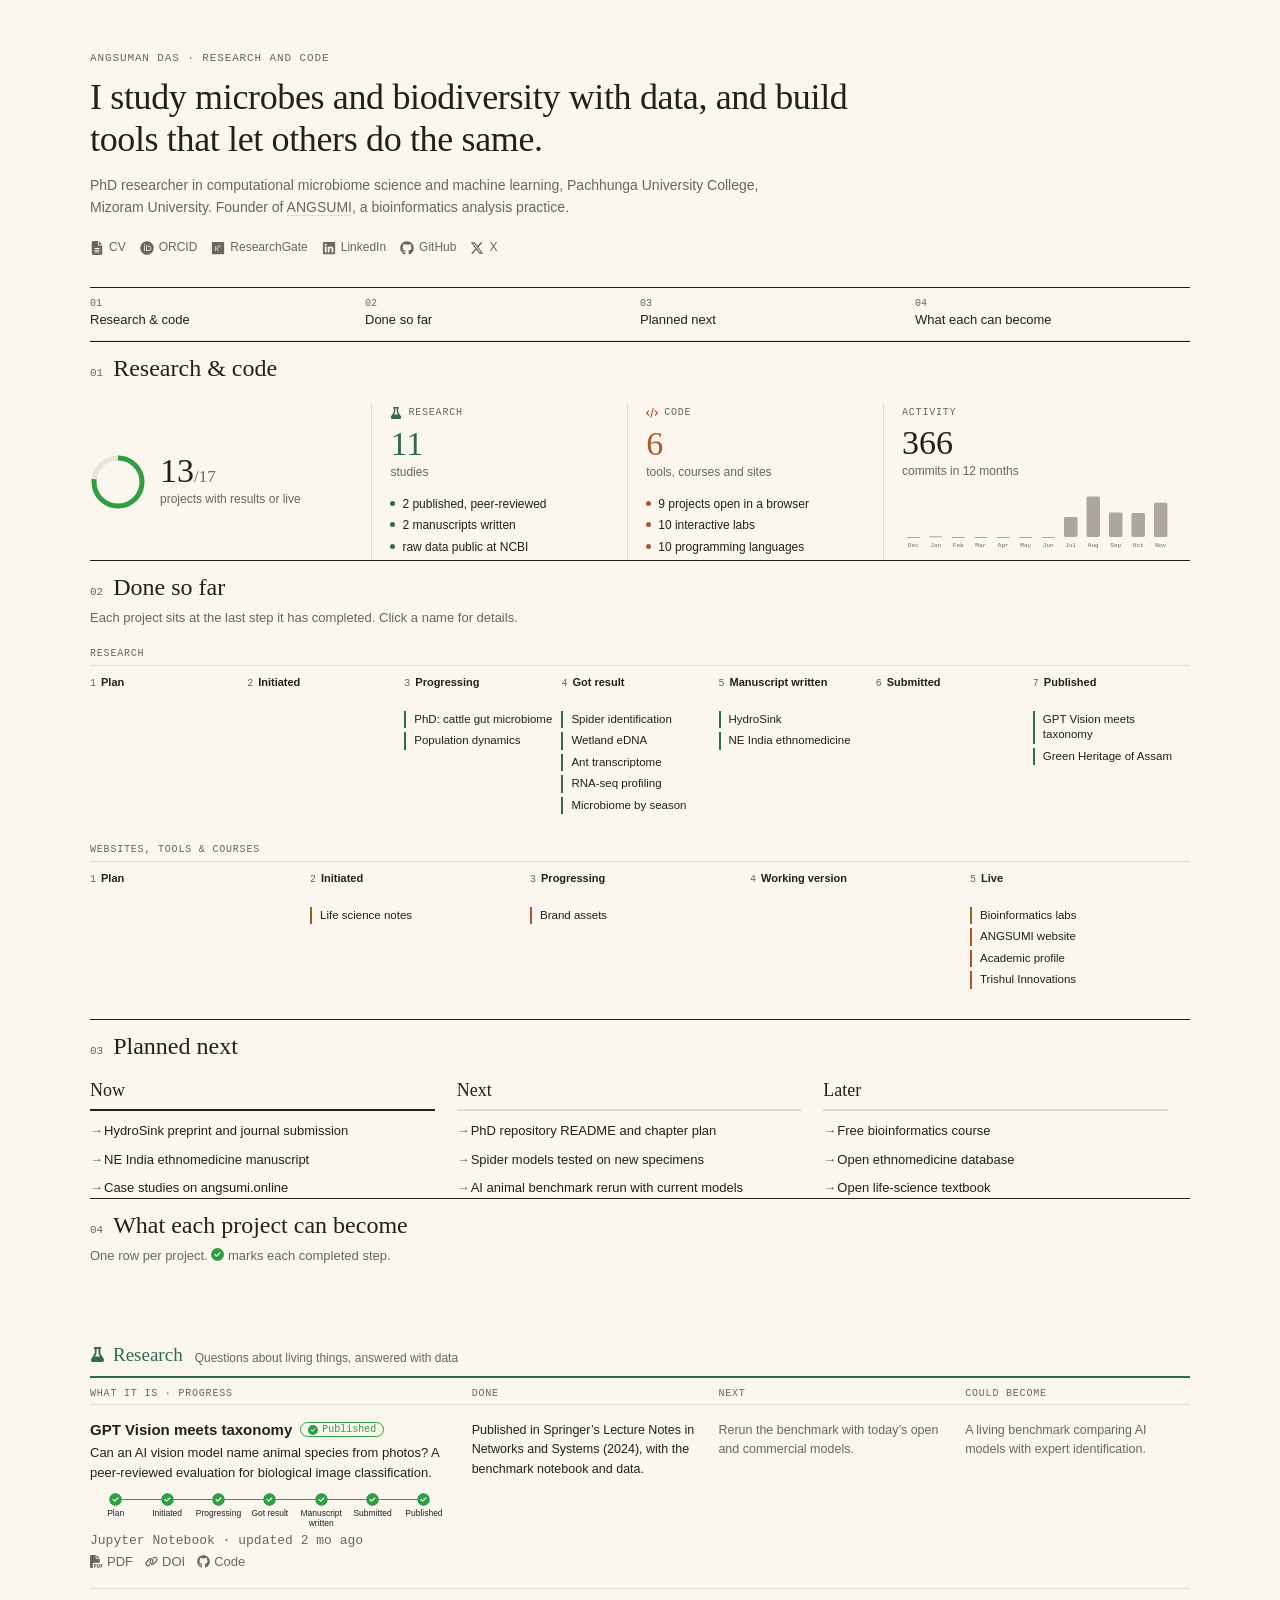
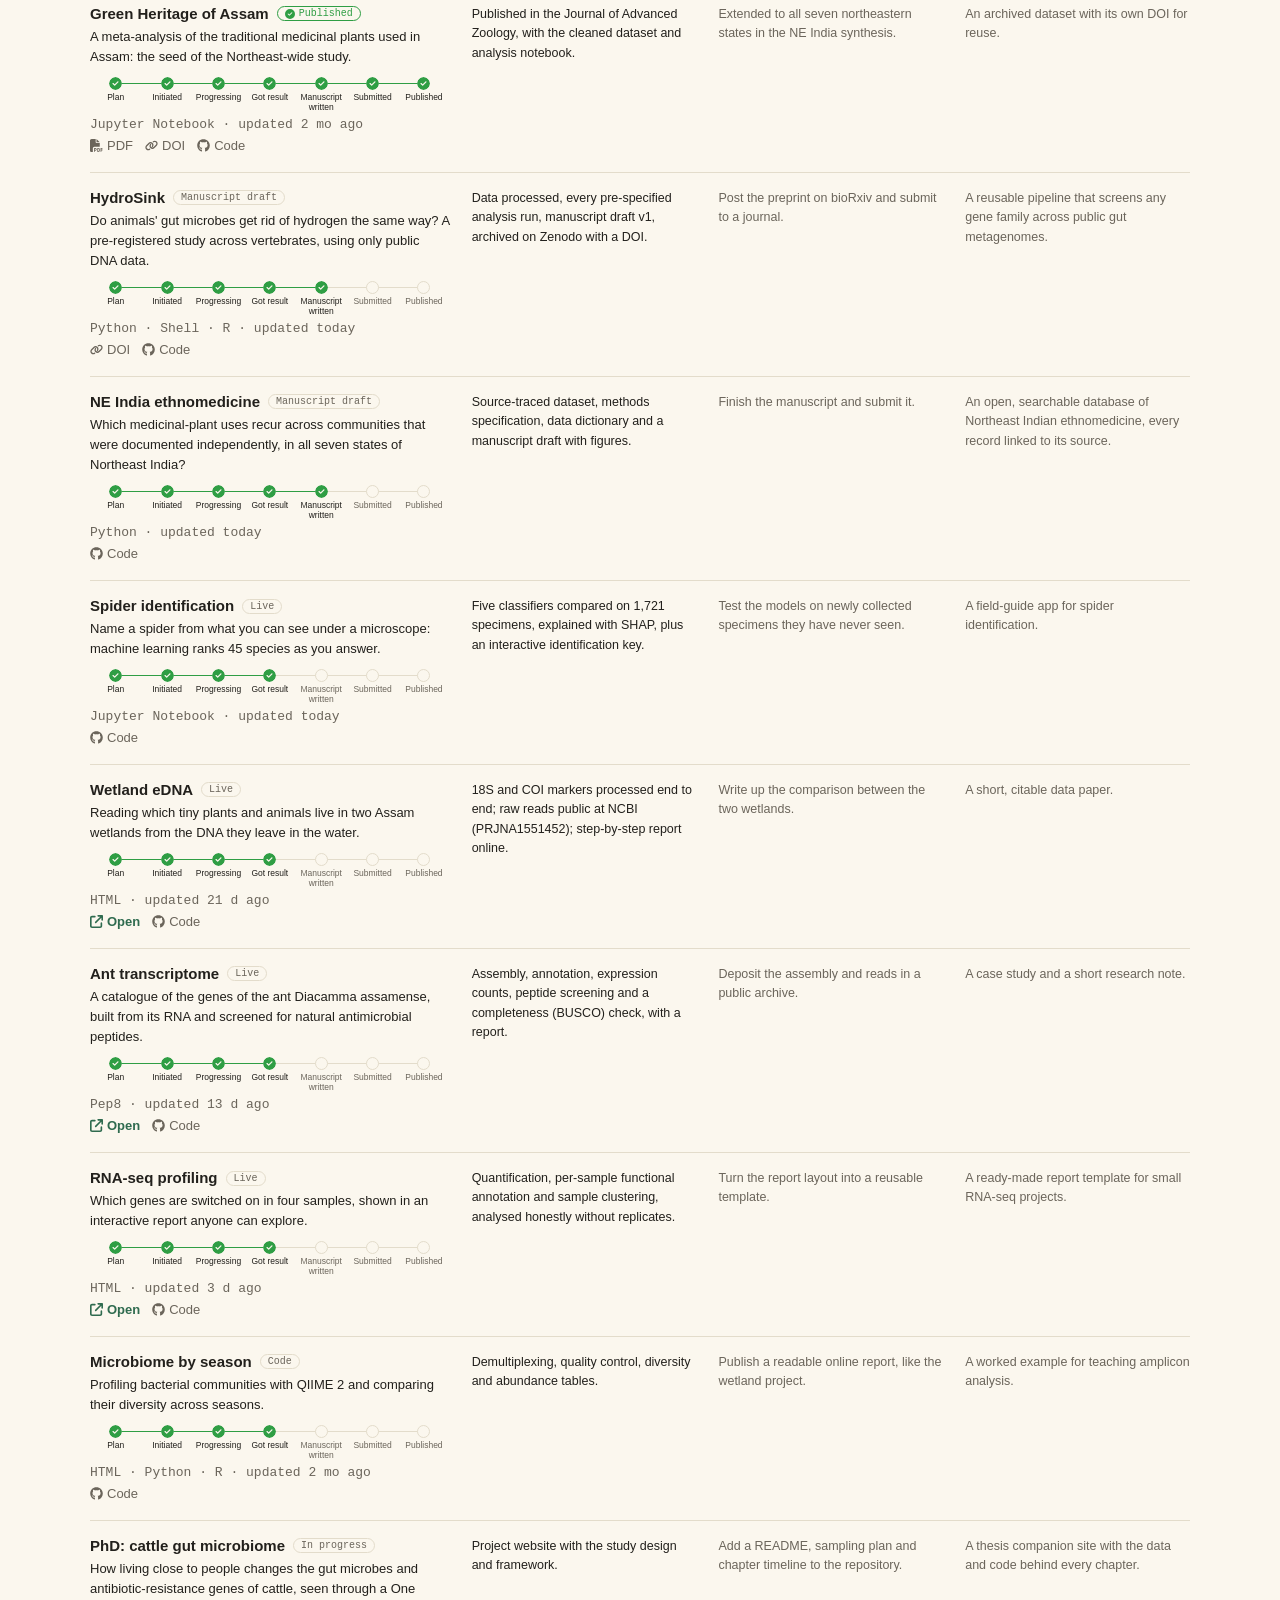
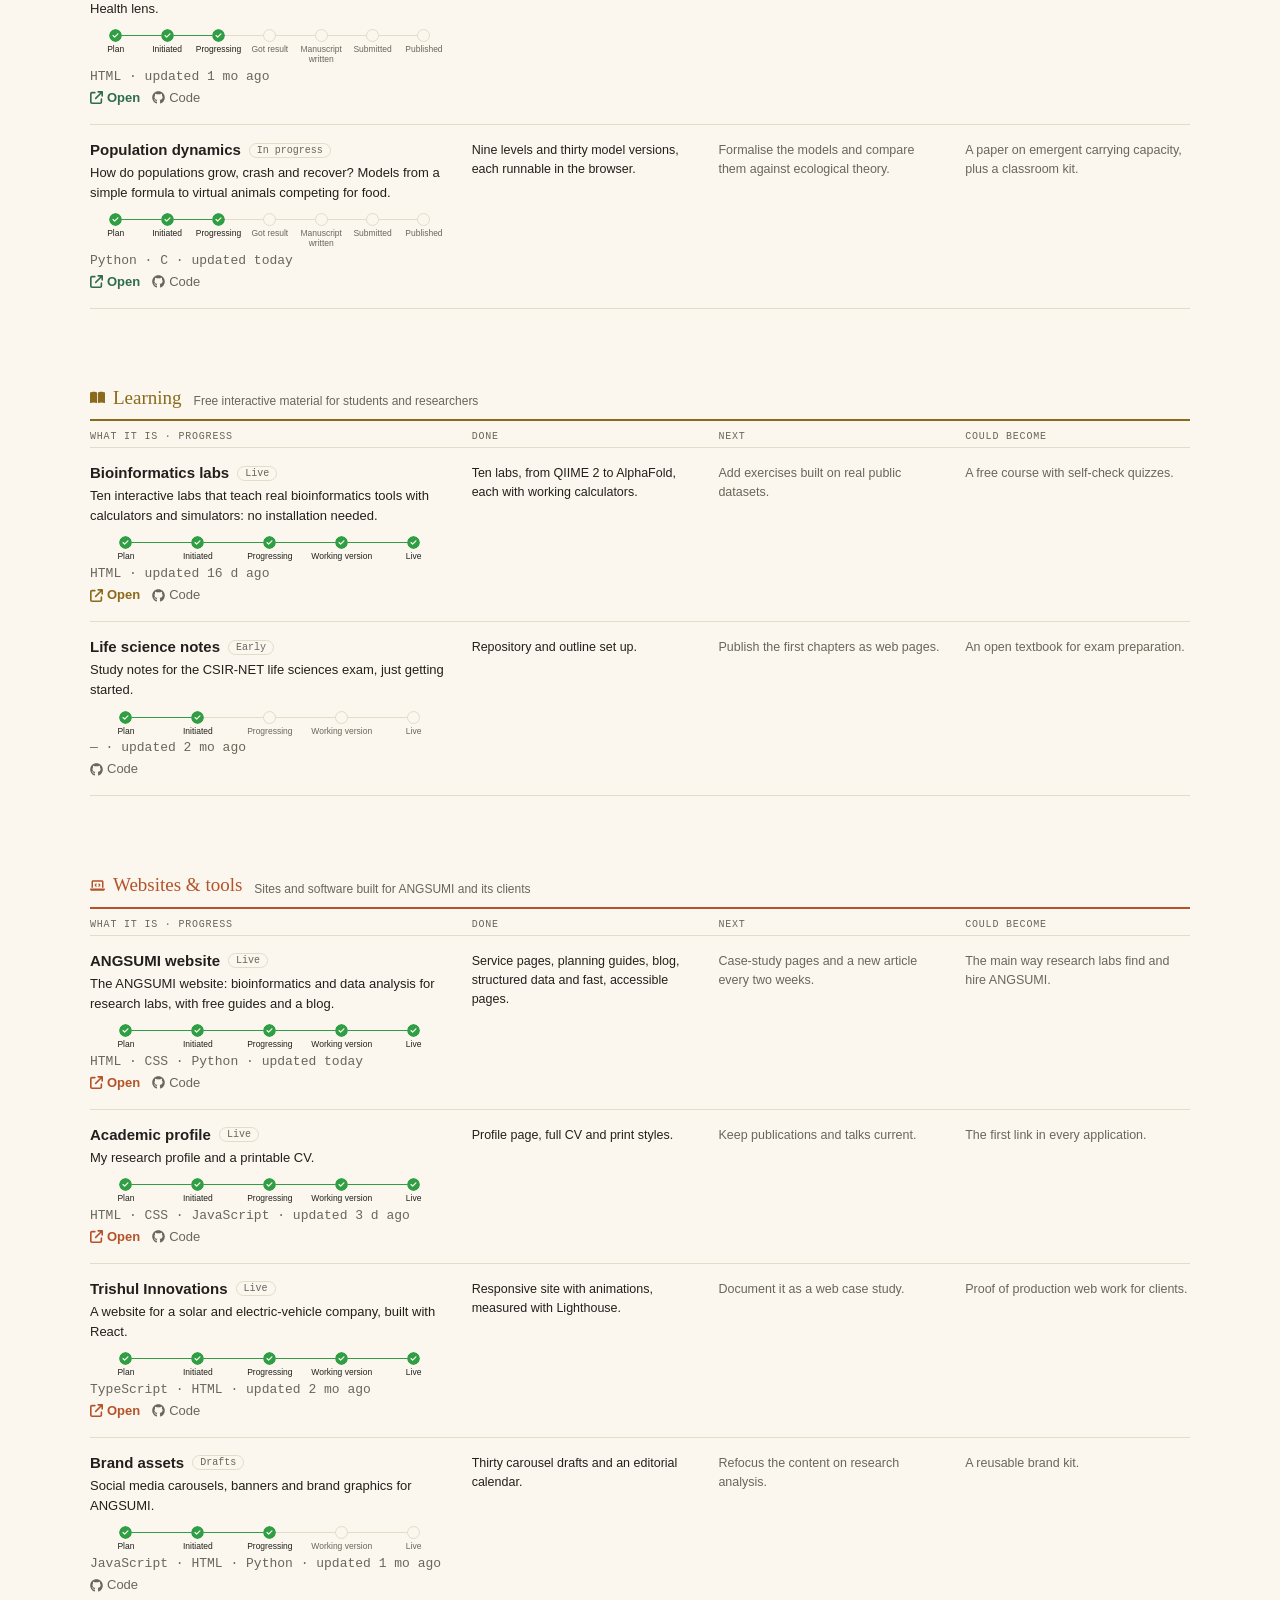
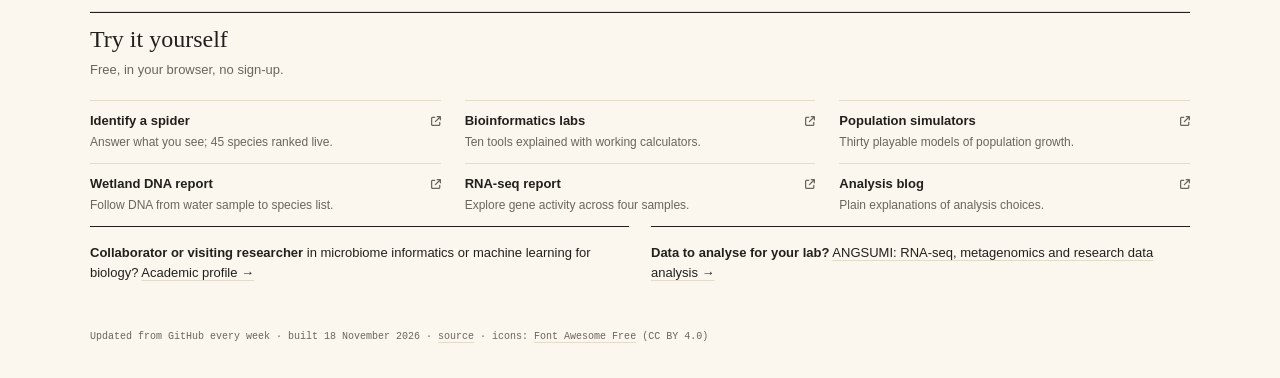
==== commit 6cce3b7c: "Cream-white light theme, no outlines or boxed panels, neutral icons Co-Authored-By: Claude Opus 5.5 " ====
--- a/index.html
+++ b/index.html
@@ -10,8 +10,8 @@
 <meta property="og:description" content="17 projects in plain words: done, next, and what each could become.">
 <meta property="og:url" content="https://angsumandas.angsumi.online/">
 <meta property="og:image" content="https://angsumi.online/og-icon.png">
-<meta name="color-scheme" content="light dark">
-<link rel="icon" href="data:image/svg+xml,%3Csvg xmlns='http://www.w3.org/2000/svg' viewBox='0 0 32 32'%3E%3Ccircle cx='16' cy='16' r='14' fill='none' stroke='%230f766e' stroke-width='4'/%3E%3Ccircle cx='16' cy='16' r='5' fill='%23c2410c'/%3E%3C/svg%3E">
+<meta name="color-scheme" content="light">
+<link rel="icon" href="data:image/svg+xml,%3Csvg xmlns='http://www.w3.org/2000/svg' viewBox='0 0 32 32'%3E%3Ccircle cx='16' cy='16' r='14' fill='none' stroke='%232f6b4f' stroke-width='4'/%3E%3Ccircle cx='16' cy='16' r='5' fill='%23c2410c'/%3E%3C/svg%3E">
 <link rel="stylesheet" href="style.css">
 <script type="application/ld+json">{"@context": "https://schema.org", "@type": "ProfilePage", "url": "https://angsumandas.angsumi.online/", "dateModified": "2026-11-18", "mainEntity": {"@type": "Person", "@id": "https://angsumi.online/#person", "name": "Angsuman Das", "url": "https://angsumi.online/cv/", "affiliation": "Pachhunga University College, Mizoram University", "sameAs": ["https://orcid.org/0000-0001-8146-7697", "https://www.linkedin.com/in/angsumi/", "https://www.researchgate.net/profile/Angsuman-Das-2", "https://github.com/Angsumi", "https://x.com/angsumi_online"]}}</script>
 </head>
--- a/style.css
+++ b/style.css
@@ -1,15 +1,11 @@
 /* Paper and ink. One colour per strand. Hairlines, no shadows. */
 :root{
-  --paper:#f7f5f0;--panel:#fffdf9;--ink:#1d1c1a;--soft:#66615a;--faint:#e9e4da;--line:#ddd7cb;
-  --research:#0f766e;--learning:#4d7c0f;--build:#c2410c;--accent:#0f766e;--ok:#16a34a;
+  --paper:#fbf7ee;--panel:#fbf7ee;--ink:#22201c;--soft:#6b655b;--faint:#ebe4d4;--line:#e3dccb;
+  --research:#2f6b4f;--learning:#8a6a1c;--build:#b4532a;--accent:#22201c;--ok:#2f9e44;
   --serif:"Iowan Old Style","Palatino Linotype",Palatino,"Book Antiqua",Georgia,serif;
   --sans:-apple-system,BlinkMacSystemFont,"Segoe UI",Roboto,"Noto Sans",Helvetica,Arial,sans-serif;
   --mono:ui-monospace,"SF Mono",Menlo,Consolas,"Liberation Mono",monospace;
 }
-@media (prefers-color-scheme:dark){:root{
-  --paper:#141412;--panel:#1b1a17;--ink:#ece8e0;--soft:#a39e94;--faint:#2b2925;--line:#34312c;
-  --research:#2dd4bf;--learning:#a3e635;--build:#fb923c;--accent:#2dd4bf;--ok:#4ade80;
-}}
 *{box-sizing:border-box}
 html{scroll-behavior:smooth}
 body{margin:0;background:var(--paper);color:var(--ink);font:14px/1.55 var(--sans);-webkit-font-smoothing:antialiased}
@@ -25,14 +21,13 @@
 .kicker{font:11px var(--mono);letter-spacing:.08em;text-transform:uppercase;color:var(--soft);margin:0 0 12px}
 h1{font:500 clamp(24px,3.4vw,36px)/1.18 var(--serif);max-width:820px;letter-spacing:-.01em}
 .who{color:var(--soft);max-width:680px;margin:14px 0 18px;font-size:14px}
-.profiles{display:flex;flex-wrap:wrap;gap:6px;margin-bottom:28px}
-.profiles a{display:inline-flex;align-items:center;gap:6px;padding:4px 10px;border:1px solid var(--line);border-radius:999px;font-size:12px;text-decoration:none;background:var(--panel)}
-.profiles a:hover{border-color:var(--ink)}
+.profiles{display:flex;flex-wrap:wrap;margin-bottom:28px}
+.profiles a{display:inline-flex;align-items:center;gap:5px;padding:2px 0;margin-right:14px;font-size:12px;text-decoration:none;color:var(--soft)}
+.profiles a:hover{color:var(--ink)}
 .profiles .i{font-size:14px}
-.profiles .orcid .i{color:#a6ce39}.profiles .rg .i{color:#00ccbb}.profiles .li .i{color:#0a66c2}
 .goals{display:grid;grid-template-columns:repeat(4,1fr);border-top:1px solid var(--ink);border-bottom:1px solid var(--line)}
 .goals a{padding:10px 12px 10px 0;text-decoration:none;font-weight:500;font-size:13px}
-.goals a:hover{color:var(--accent)}
+.goals a:hover{text-decoration:underline}
 .goals i,.title i{font:normal 10px var(--mono);color:var(--soft);display:block;margin-bottom:1px}
 
 /* Section titles */
@@ -42,9 +37,9 @@
 .tick{color:var(--ok)}
 
 /* 01 Showcase */
-.glance{display:grid;grid-template-columns:1.1fr 1fr 1fr 1.2fr;border:1px solid var(--line);border-radius:12px;background:var(--panel);margin-top:20px}
-.glance>div{padding:18px;border-right:1px solid var(--line)}
-.glance>div:last-child{border-right:0}
+.glance{display:grid;grid-template-columns:1.1fr 1fr 1fr 1.2fr;margin-top:20px}
+.glance>div{padding:4px 18px;border-left:1px solid var(--line)}
+.glance>div:first-child{border-left:0;padding-left:0}
 .glance h3{display:flex;align-items:center;gap:6px;font:10px var(--mono);letter-spacing:.08em;text-transform:uppercase;color:var(--soft);margin-bottom:8px}
 .glance h3 .i{font-size:12px;color:var(--c,var(--soft))}
 .glance b{display:block;font:500 34px/1 var(--serif)}
@@ -59,28 +54,27 @@
 .strand.research{--c:var(--research)}.strand.built{--c:var(--build)}
 .strand.research b{color:var(--research)}.strand.built b{color:var(--build)}
 .months{display:block;width:100%;margin-top:10px}
-.months rect{fill:var(--accent);opacity:.8}
+.months rect{fill:var(--soft);opacity:.55}
 .months text{font:8px var(--mono);fill:var(--soft);text-anchor:middle}
 
 /* 02 Boards */
 .pipe{margin-bottom:18px}
 .pipe>h3{font:10px var(--mono);letter-spacing:.08em;text-transform:uppercase;color:var(--soft);margin-bottom:6px}
-.stages{display:grid;border:1px solid var(--line);border-radius:12px;background:var(--panel)}
+.stages{display:grid;border-top:1px solid var(--line)}
 .stages.s7{grid-template-columns:repeat(7,1fr)}.stages.s5{grid-template-columns:repeat(5,1fr)}
-.col{padding:10px 8px 12px;border-right:1px solid var(--line);min-width:0}
-.col:last-child{border-right:0}
+.col{padding:10px 8px 12px 0;min-width:0}
 .col h4{display:flex;align-items:baseline;gap:5px;font-size:11px;font-weight:600;margin-bottom:8px;min-height:2.4em}
 .col h4 b{font:10px var(--mono);color:var(--soft)}
 .col ol{list-style:none;margin:0;padding:0;display:grid;gap:4px}
-.col li a{display:block;padding:4px 7px;border-radius:6px;text-decoration:none;font-size:11px;line-height:1.3;border:1px solid var(--line);border-left:3px solid var(--c)}
-.col li a:hover{background:var(--paper)}
+.col li a{display:block;padding:1px 0 1px 8px;text-decoration:none;font-size:11.5px;line-height:1.35;border-left:2px solid var(--c)}
+.col li a:hover{text-decoration:underline}
 .research{--c:var(--research)}.learning{--c:var(--learning)}.build{--c:var(--build)}
 
 /* 03 Plan */
 .phases{display:grid;grid-template-columns:repeat(3,1fr);margin-top:20px}
 .phase{padding:0 22px 0 0}
 .phase h3{font:500 18px var(--serif);padding-bottom:8px;margin-bottom:10px;border-bottom:2px solid var(--line)}
-.phase:first-child h3{border-bottom-color:var(--accent)}
+.phase:first-child h3{border-bottom-color:var(--ink)}
 .phase ul{list-style:none;padding:0;margin:0;display:grid;gap:8px;font-size:13px}
 .phase li{padding-left:14px;position:relative}
 .phase li::before{content:"→";position:absolute;left:0;color:var(--soft)}
@@ -94,7 +88,7 @@
 .cols,.row{display:grid;grid-template-columns:1.6fr 1fr 1fr 1fr;gap:22px}
 .cols{font:10px var(--mono);letter-spacing:.08em;text-transform:uppercase;color:var(--soft);padding:10px 0 5px;border-bottom:1px solid var(--line)}
 .row{padding:16px 0;border-bottom:1px solid var(--line);scroll-margin-top:16px}
-.row:target{outline:2px solid var(--c);outline-offset:6px;border-radius:2px}
+.row:target{background:var(--faint)}
 .row h3{display:flex;align-items:center;flex-wrap:wrap;gap:8px;font-size:15px}
 .badge{display:inline-flex;align-items:center;gap:4px;font:500 10px var(--mono);padding:1px 7px;border-radius:999px;border:1px solid var(--line);color:var(--soft)}
 .badge.pub{color:var(--ok);border-color:currentColor}
@@ -118,9 +112,9 @@
 .lbl{display:none}
 
 /* Try + contact */
-.tries{display:grid;grid-template-columns:repeat(3,1fr);gap:10px}
-.try{display:block;padding:12px 14px;border:1px solid var(--line);border-radius:10px;background:var(--panel);text-decoration:none}
-.try:hover{border-color:var(--ink)}
+.tries{display:grid;grid-template-columns:repeat(3,1fr);column-gap:24px}
+.try{display:block;padding:10px 0;border-top:1px solid var(--line);text-decoration:none}
+.try:hover b{text-decoration:underline}
 .try b{display:flex;align-items:center;justify-content:space-between;font-size:13px;font-weight:600}
 .try b .i{font-size:10px;color:var(--soft)}
 .try span{font-size:12px;color:var(--soft)}
@@ -129,12 +123,12 @@
 .foot{padding:48px 20px 36px;font:10px var(--mono);color:var(--soft)}
 
 @media (max-width:900px){
-  .glance{grid-template-columns:1fr 1fr}.glance>div:nth-child(2){border-right:0}.glance>div:nth-child(-n+2){border-bottom:1px solid var(--line)}
-  .stages.s7,.stages.s5{grid-template-columns:1fr}.col{border-right:0;border-bottom:1px solid var(--line);display:grid;grid-template-columns:110px 1fr;gap:8px}.col:last-child{border-bottom:0}
+  .glance{grid-template-columns:1fr 1fr;row-gap:18px}.glance>div:nth-child(3){border-left:0;padding-left:0}
+  .stages.s7,.stages.s5{grid-template-columns:1fr}.col{border-bottom:1px solid var(--line);display:grid;grid-template-columns:110px 1fr;gap:8px}.col:last-child{border-bottom:0}
   .col h4{min-height:0;margin:0}
   .goals{grid-template-columns:1fr 1fr}
-  .phases,.tries,.contact{grid-template-columns:1fr;gap:20px}
+  .phases,.tries,.contact{grid-template-columns:1fr;gap:0 20px}
   .cols{display:none}.row{grid-template-columns:1fr;gap:8px}
   .lbl{display:block;font:9px var(--mono);letter-spacing:.08em;text-transform:uppercase;color:var(--c);margin-bottom:1px}
 }
-@media (max-width:520px){.glance{grid-template-columns:1fr}.glance>div{border-right:0;border-bottom:1px solid var(--line)}.glance>div:last-child{border-bottom:0}}
+@media (max-width:520px){.glance{grid-template-columns:1fr}.glance>div{border-left:0;padding-left:0}}
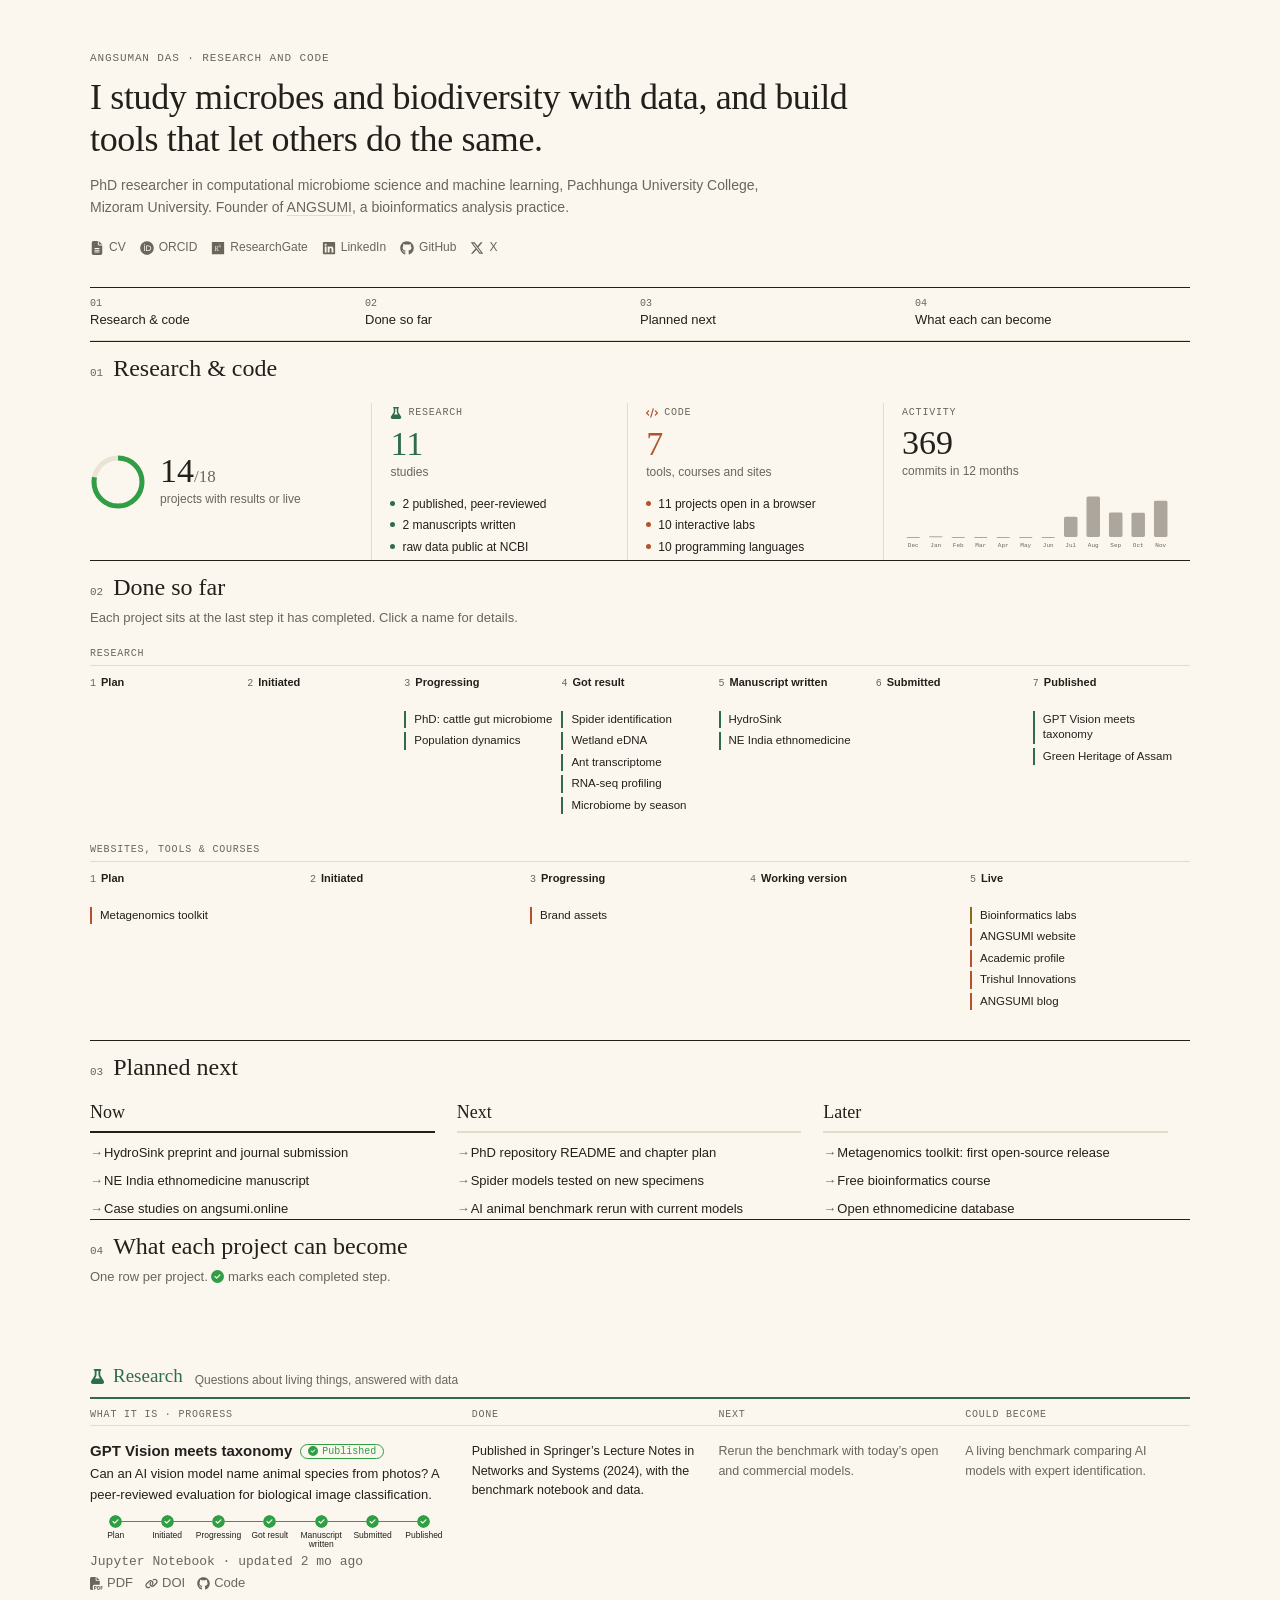
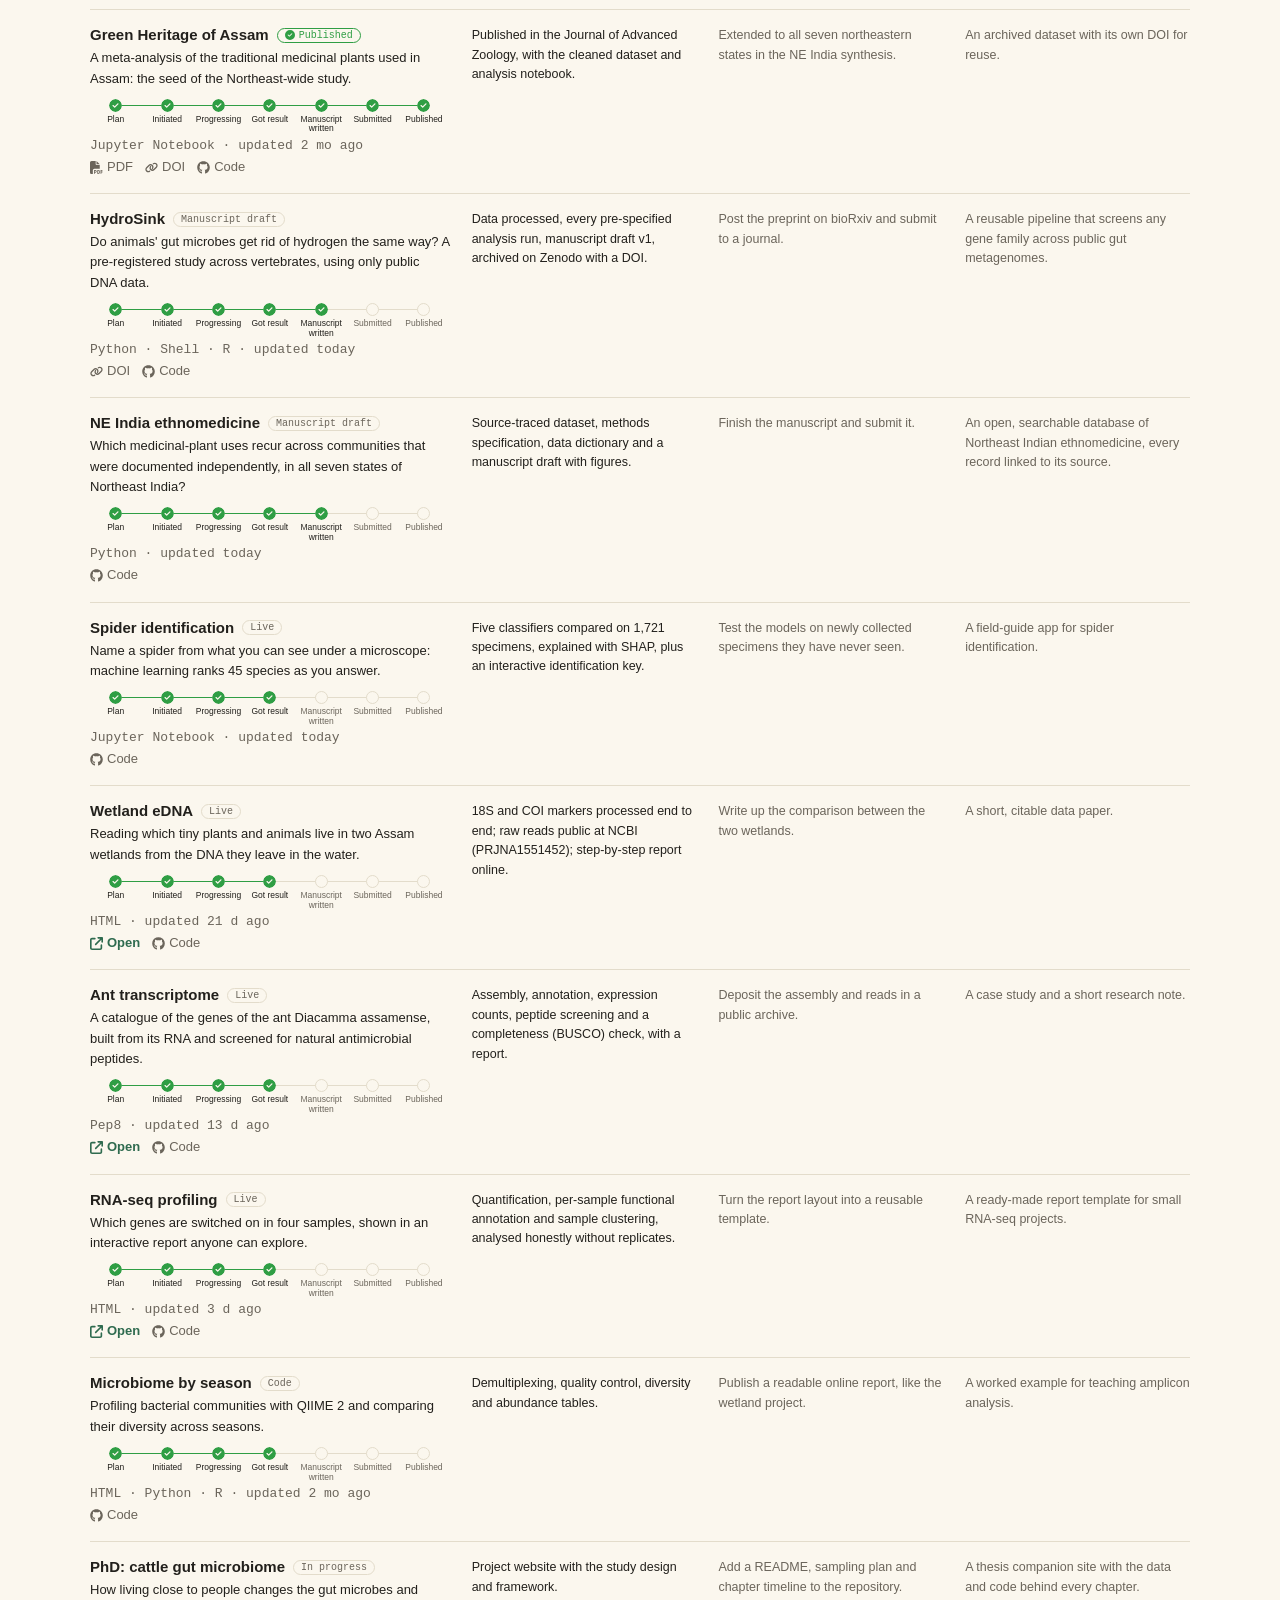
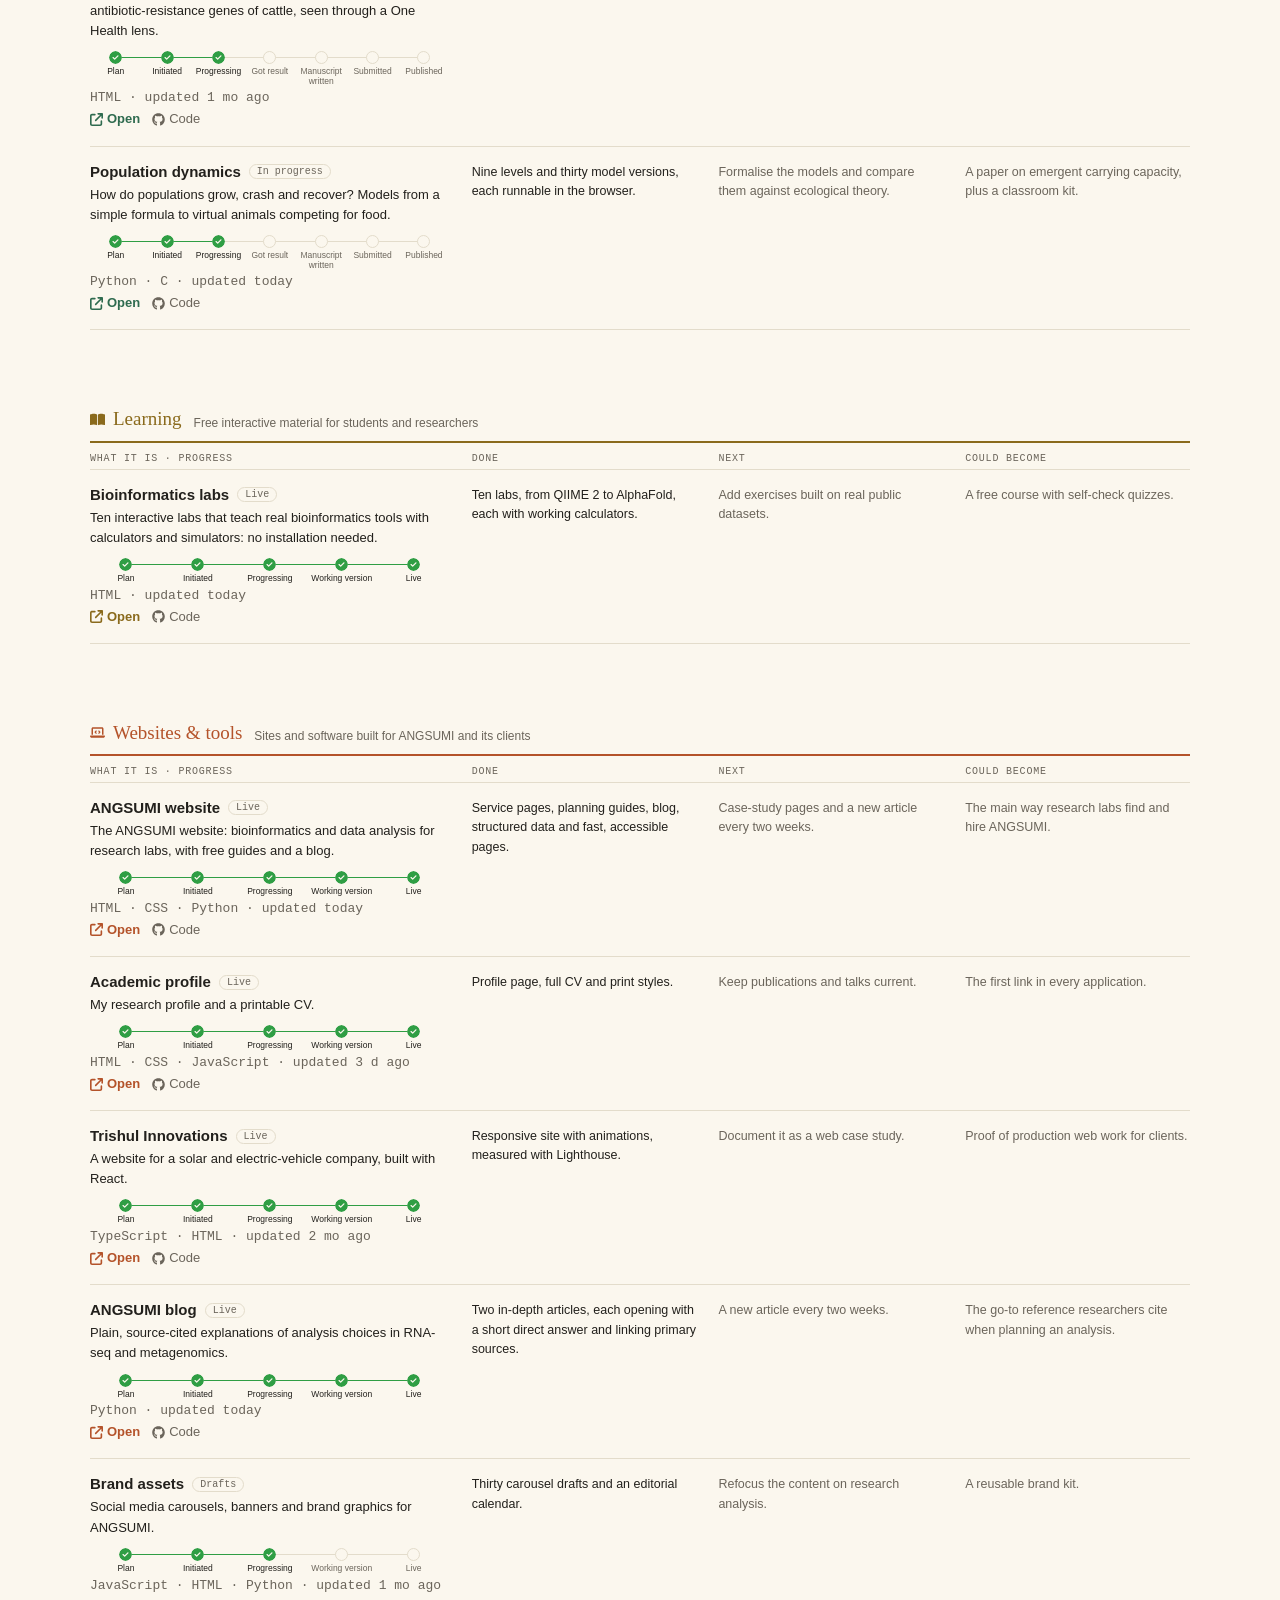
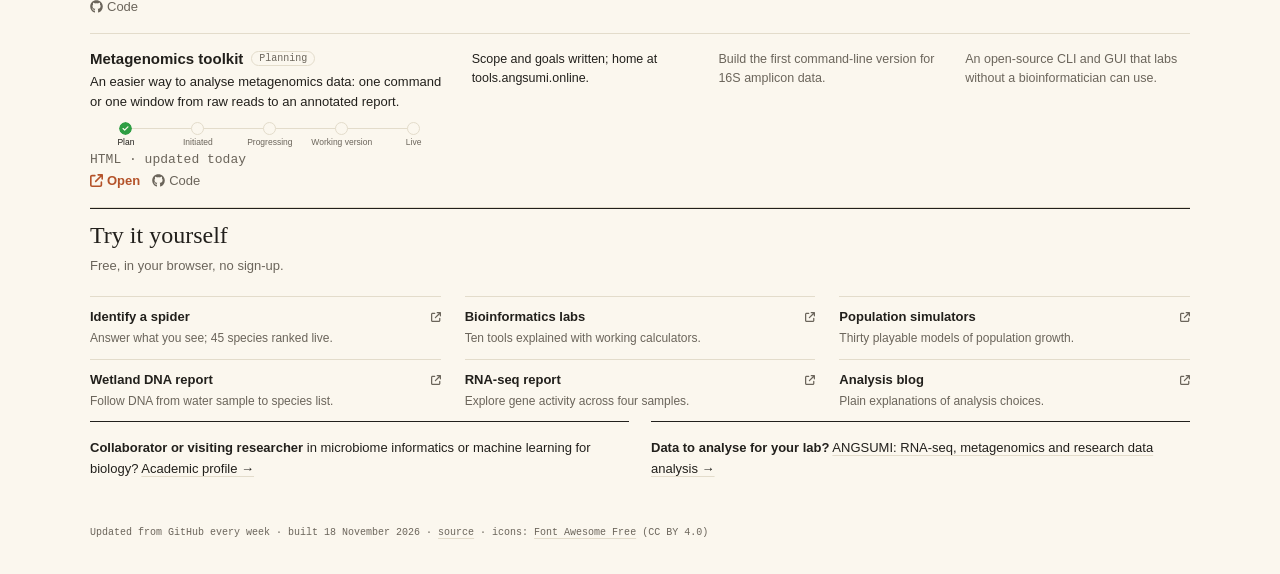
==== commit da1849ee: "Remove Life-Science-Book; add blog and metagenomics-toolkit; link blog., learn. and tools. subdomain" ====
--- a/index.html
+++ b/index.html
@@ -7,7 +7,7 @@
 <meta name="description" content="Every research and coding project by Angsuman Das in plain words: what is done, what comes next and what each could become. Microbiome science, bioinformatics, machine learning and the web.">
 <link rel="canonical" href="https://angsumandas.angsumi.online/">
 <meta property="og:title" content="Angsuman Das: research and code, at a glance">
-<meta property="og:description" content="17 projects in plain words: done, next, and what each could become.">
+<meta property="og:description" content="18 projects in plain words: done, next, and what each could become.">
 <meta property="og:url" content="https://angsumandas.angsumi.online/">
 <meta property="og:image" content="https://angsumi.online/og-icon.png">
 <meta name="color-scheme" content="light">
@@ -37,22 +37,22 @@
 <section class="showcase wrap" id="showcase" aria-labelledby="show-h">
   <h2 id="show-h" class="title"><i>01</i>Research &amp; code</h2>
   <div class="glance">
-    <div class="big"><svg class="ring" viewBox="0 0 56 56" aria-hidden="true"><circle class="track" cx="28.0" cy="28.0" r="24.0"/><circle class="fill" cx="28.0" cy="28.0" r="24.0" stroke-dasharray="115.31 150.80"/></svg><div><b>13<small>/17</small></b><span>projects with results or live</span></div></div>
+    <div class="big"><svg class="ring" viewBox="0 0 56 56" aria-hidden="true"><circle class="track" cx="28.0" cy="28.0" r="24.0"/><circle class="fill" cx="28.0" cy="28.0" r="24.0" stroke-dasharray="117.29 150.80"/></svg><div><b>14<small>/18</small></b><span>projects with results or live</span></div></div>
     <div class="strand research"><h3><svg class="i" aria-hidden="true"><use href="#fa-flask"/></svg>Research</h3><b>11</b><span>studies</span><ul><li>2 published, peer-reviewed</li><li>2 manuscripts written</li><li>raw data public at NCBI</li></ul></div>
-    <div class="strand built"><h3><svg class="i" aria-hidden="true"><use href="#fa-code"/></svg>Code</h3><b>6</b><span>tools, courses and sites</span><ul><li>9 projects open in a browser</li><li>10 interactive labs</li><li>10 programming languages</li></ul></div>
-    <div class="activity"><h3>Activity</h3><b>366</b><span>commits in 12 months</span><svg class="months" viewBox="0 0 360 78" role="img" aria-label="Commits per month over the last year"><rect x="6" y="60.0" width="18" height="1.5" rx="2"><title>0 commits in December 2025</title></rect><text x="15" y="74">Dec</text><rect x="36" y="59.0" width="18" height="1.5" rx="2"><title>2 commits in January 2026</title></rect><text x="45" y="74">Jan</text><rect x="66" y="60.0" width="18" height="1.5" rx="2"><title>0 commits in February 2026</title></rect><text x="75" y="74">Feb</text><rect x="96" y="60.0" width="18" height="1.5" rx="2"><title>0 commits in March 2026</title></rect><text x="105" y="74">Mar</text><rect x="126" y="60.0" width="18" height="1.5" rx="2"><title>0 commits in April 2026</title></rect><text x="135" y="74">Apr</text><rect x="156" y="60.0" width="18" height="1.5" rx="2"><title>0 commits in May 2026</title></rect><text x="165" y="74">May</text><rect x="186" y="60.0" width="18" height="1.5" rx="2"><title>0 commits in June 2026</title></rect><text x="195" y="74">Jun</text><rect x="216" y="33.3" width="18" height="26.7" rx="2"><title>51 commits in July 2026</title></rect><text x="225" y="74">Jul</text><rect x="246" y="6.0" width="18" height="54.0" rx="2"><title>103 commits in August 2026</title></rect><text x="255" y="74">Aug</text><rect x="276" y="27.5" width="18" height="32.5" rx="2"><title>62 commits in September 2026</title></rect><text x="285" y="74">Sep</text><rect x="306" y="28.0" width="18" height="32.0" rx="2"><title>61 commits in October 2026</title></rect><text x="315" y="74">Oct</text><rect x="336" y="14.4" width="18" height="45.6" rx="2"><title>87 commits in November 2026</title></rect><text x="345" y="74">Nov</text></svg></div>
+    <div class="strand built"><h3><svg class="i" aria-hidden="true"><use href="#fa-code"/></svg>Code</h3><b>7</b><span>tools, courses and sites</span><ul><li>11 projects open in a browser</li><li>10 interactive labs</li><li>10 programming languages</li></ul></div>
+    <div class="activity"><h3>Activity</h3><b>369</b><span>commits in 12 months</span><svg class="months" viewBox="0 0 360 78" role="img" aria-label="Commits per month over the last year"><rect x="6" y="60.0" width="18" height="1.5" rx="2"><title>0 commits in December 2025</title></rect><text x="15" y="74">Dec</text><rect x="36" y="58.9" width="18" height="1.5" rx="2"><title>2 commits in January 2026</title></rect><text x="45" y="74">Jan</text><rect x="66" y="60.0" width="18" height="1.5" rx="2"><title>0 commits in February 2026</title></rect><text x="75" y="74">Feb</text><rect x="96" y="60.0" width="18" height="1.5" rx="2"><title>0 commits in March 2026</title></rect><text x="105" y="74">Mar</text><rect x="126" y="60.0" width="18" height="1.5" rx="2"><title>0 commits in April 2026</title></rect><text x="135" y="74">Apr</text><rect x="156" y="60.0" width="18" height="1.5" rx="2"><title>0 commits in May 2026</title></rect><text x="165" y="74">May</text><rect x="186" y="60.0" width="18" height="1.5" rx="2"><title>0 commits in June 2026</title></rect><text x="195" y="74">Jun</text><rect x="216" y="33.0" width="18" height="27.0" rx="2"><title>51 commits in July 2026</title></rect><text x="225" y="74">Jul</text><rect x="246" y="6.0" width="18" height="54.0" rx="2"><title>102 commits in August 2026</title></rect><text x="255" y="74">Aug</text><rect x="276" y="27.2" width="18" height="32.8" rx="2"><title>62 commits in September 2026</title></rect><text x="285" y="74">Sep</text><rect x="306" y="27.7" width="18" height="32.3" rx="2"><title>61 commits in October 2026</title></rect><text x="315" y="74">Oct</text><rect x="336" y="11.8" width="18" height="48.2" rx="2"><title>91 commits in November 2026</title></rect><text x="345" y="74">Nov</text></svg></div>
   </div>
 </section>
 
 <section class="board wrap" id="done" aria-labelledby="board-h">
   <h2 id="board-h" class="title"><i>02</i>Done so far</h2>
   <p class="lead">Each project sits at the last step it has completed. Click a name for details.</p>
-  <div class="pipe"><h3>Research</h3><div class="stages s7"><div class="col"><h4><b>1</b>Plan</h4><ol></ol></div><div class="col"><h4><b>2</b>Initiated</h4><ol></ol></div><div class="col"><h4><b>3</b>Progressing</h4><ol><li class="research"><a href="#p-phd">PhD: cattle gut microbiome</a></li><li class="research"><a href="#p-population-simulator">Population dynamics</a></li></ol></div><div class="col"><h4><b>4</b>Got result</h4><ol><li class="research"><a href="#p-spider-morphology-ml">Spider identification</a></li><li class="research"><a href="#p-sahil-metagenome">Wetland eDNA</a></li><li class="research"><a href="#p-shruti-rnaseq-denovo">Ant transcriptome</a></li><li class="research"><a href="#p-md-rnaseq">RNA-seq profiling</a></li><li class="research"><a href="#p-md-metagenome">Microbiome by season</a></li></ol></div><div class="col"><h4><b>5</b>Manuscript written</h4><ol><li class="research"><a href="#p-hydrosink">HydroSink</a></li><li class="research"><a href="#p-ne-ethnomedicine-synthesis">NE India ethnomedicine</a></li></ol></div><div class="col"><h4><b>6</b>Submitted</h4><ol></ol></div><div class="col"><h4><b>7</b>Published</h4><ol><li class="research"><a href="#p-gpt-vision-for-animal-classification">GPT Vision meets taxonomy</a></li><li class="research"><a href="#p-assam-ethnomedicine">Green Heritage of Assam</a></li></ol></div></div></div><div class="pipe"><h3>Websites, tools &amp; courses</h3><div class="stages s5"><div class="col"><h4><b>1</b>Plan</h4><ol></ol></div><div class="col"><h4><b>2</b>Initiated</h4><ol><li class="learning"><a href="#p-life-science-book">Life science notes</a></li></ol></div><div class="col"><h4><b>3</b>Progressing</h4><ol><li class="build"><a href="#p-angsumi-social-media-asset">Brand assets</a></li></ol></div><div class="col"><h4><b>4</b>Working version</h4><ol></ol></div><div class="col"><h4><b>5</b>Live</h4><ol><li class="learning"><a href="#p-bioinformatics">Bioinformatics labs</a></li><li class="build"><a href="#p-angsumi-github-io">ANGSUMI website</a></li><li class="build"><a href="#p-cv">Academic profile</a></li><li class="build"><a href="#p-trishul">Trishul Innovations</a></li></ol></div></div></div>
+  <div class="pipe"><h3>Research</h3><div class="stages s7"><div class="col"><h4><b>1</b>Plan</h4><ol></ol></div><div class="col"><h4><b>2</b>Initiated</h4><ol></ol></div><div class="col"><h4><b>3</b>Progressing</h4><ol><li class="research"><a href="#p-phd">PhD: cattle gut microbiome</a></li><li class="research"><a href="#p-population-simulator">Population dynamics</a></li></ol></div><div class="col"><h4><b>4</b>Got result</h4><ol><li class="research"><a href="#p-spider-morphology-ml">Spider identification</a></li><li class="research"><a href="#p-sahil-metagenome">Wetland eDNA</a></li><li class="research"><a href="#p-shruti-rnaseq-denovo">Ant transcriptome</a></li><li class="research"><a href="#p-md-rnaseq">RNA-seq profiling</a></li><li class="research"><a href="#p-md-metagenome">Microbiome by season</a></li></ol></div><div class="col"><h4><b>5</b>Manuscript written</h4><ol><li class="research"><a href="#p-hydrosink">HydroSink</a></li><li class="research"><a href="#p-ne-ethnomedicine-synthesis">NE India ethnomedicine</a></li></ol></div><div class="col"><h4><b>6</b>Submitted</h4><ol></ol></div><div class="col"><h4><b>7</b>Published</h4><ol><li class="research"><a href="#p-gpt-vision-for-animal-classification">GPT Vision meets taxonomy</a></li><li class="research"><a href="#p-assam-ethnomedicine">Green Heritage of Assam</a></li></ol></div></div></div><div class="pipe"><h3>Websites, tools &amp; courses</h3><div class="stages s5"><div class="col"><h4><b>1</b>Plan</h4><ol><li class="build"><a href="#p-metagenomics-toolkit">Metagenomics toolkit</a></li></ol></div><div class="col"><h4><b>2</b>Initiated</h4><ol></ol></div><div class="col"><h4><b>3</b>Progressing</h4><ol><li class="build"><a href="#p-angsumi-social-media-asset">Brand assets</a></li></ol></div><div class="col"><h4><b>4</b>Working version</h4><ol></ol></div><div class="col"><h4><b>5</b>Live</h4><ol><li class="learning"><a href="#p-bioinformatics">Bioinformatics labs</a></li><li class="build"><a href="#p-angsumi-github-io">ANGSUMI website</a></li><li class="build"><a href="#p-cv">Academic profile</a></li><li class="build"><a href="#p-trishul">Trishul Innovations</a></li><li class="build"><a href="#p-blog">ANGSUMI blog</a></li></ol></div></div></div>
 </section>
 
 <section class="plan wrap" id="plan" aria-labelledby="plan-h">
   <h2 id="plan-h" class="title"><i>03</i>Planned next</h2>
-  <div class="phases"><div class="phase"><h3>Now</h3><ul><li>HydroSink preprint and journal submission</li><li>NE India ethnomedicine manuscript</li><li>Case studies on angsumi.online</li></ul></div><div class="phase"><h3>Next</h3><ul><li>PhD repository README and chapter plan</li><li>Spider models tested on new specimens</li><li>AI animal benchmark rerun with current models</li></ul></div><div class="phase"><h3>Later</h3><ul><li>Free bioinformatics course</li><li>Open ethnomedicine database</li><li>Open life-science textbook</li></ul></div></div>
+  <div class="phases"><div class="phase"><h3>Now</h3><ul><li>HydroSink preprint and journal submission</li><li>NE India ethnomedicine manuscript</li><li>Case studies on angsumi.online</li></ul></div><div class="phase"><h3>Next</h3><ul><li>PhD repository README and chapter plan</li><li>Spider models tested on new specimens</li><li>AI animal benchmark rerun with current models</li></ul></div><div class="phase"><h3>Later</h3><ul><li>Metagenomics toolkit: first open-source release</li><li>Free bioinformatics course</li><li>Open ethnomedicine database</li></ul></div></div>
 </section>
 
 <section class="projects wrap" id="become" aria-labelledby="projects-h">
@@ -126,16 +126,10 @@
 <div class="cell could"><span class="lbl">Could become</span>A paper on emergent carrying capacity, plus a classroom kit.</div>
 </article></section><section class="group learning" id="learning"><header><h2><svg class="i" aria-hidden="true"><use href="#fa-book-open"/></svg>Learning</h2><p>Free interactive material for students and researchers</p></header><div class="cols" aria-hidden="true"><span>What it is · progress</span><span>Done</span><span>Next</span><span>Could become</span></div><article class="row learning" id="p-bioinformatics">
 <div class="what"><h3>Bioinformatics labs<span class="badge ">Live</span></h3><p>Ten interactive labs that teach real bioinformatics tools with calculators and simulators: no installation needed.</p><ol class="track" aria-label="5 of 5 steps done: Plan, Initiated, Progressing, Working version, Live"><li class="ok"><svg class="i" aria-hidden="true"><use href="#fa-circle-check"/></svg><span>Plan</span></li><li class="ok"><svg class="i" aria-hidden="true"><use href="#fa-circle-check"/></svg><span>Initiated</span></li><li class="ok"><svg class="i" aria-hidden="true"><use href="#fa-circle-check"/></svg><span>Progressing</span></li><li class="ok"><svg class="i" aria-hidden="true"><use href="#fa-circle-check"/></svg><span>Working version</span></li><li class="ok"><svg class="i" aria-hidden="true"><use href="#fa-circle-check"/></svg><span>Live</span></li></ol>
-<p class="meta">HTML · updated 16 d ago</p><p class="links"><a class="open" href="https://angsumi.online/bioinformatics/"><svg class="i" aria-hidden="true"><use href="#fa-arrow-up-right-from-square"/></svg>Open</a><a href="https://github.com/Angsumi/bioinformatics"><svg class="i" aria-hidden="true"><use href="#fa-github"/></svg>Code</a></p></div>
+<p class="meta">HTML · updated today</p><p class="links"><a class="open" href="https://learn.angsumi.online/"><svg class="i" aria-hidden="true"><use href="#fa-arrow-up-right-from-square"/></svg>Open</a><a href="https://github.com/Angsumi/bioinformatics"><svg class="i" aria-hidden="true"><use href="#fa-github"/></svg>Code</a></p></div>
 <div class="cell done"><span class="lbl">Done</span>Ten labs, from QIIME 2 to AlphaFold, each with working calculators.</div>
 <div class="cell next"><span class="lbl">Next</span>Add exercises built on real public datasets.</div>
 <div class="cell could"><span class="lbl">Could become</span>A free course with self-check quizzes.</div>
-</article><article class="row learning" id="p-life-science-book">
-<div class="what"><h3>Life science notes<span class="badge ">Early</span></h3><p>Study notes for the CSIR-NET life sciences exam, just getting started.</p><ol class="track" aria-label="2 of 5 steps done: Plan, Initiated"><li class="ok"><svg class="i" aria-hidden="true"><use href="#fa-circle-check"/></svg><span>Plan</span></li><li class="ok"><svg class="i" aria-hidden="true"><use href="#fa-circle-check"/></svg><span>Initiated</span></li><li class="todo"><i></i><span>Progressing</span></li><li class="todo"><i></i><span>Working version</span></li><li class="todo"><i></i><span>Live</span></li></ol>
-<p class="meta">— · updated 2 mo ago</p><p class="links"><a href="https://github.com/Angsumi/Life-Science-Book"><svg class="i" aria-hidden="true"><use href="#fa-github"/></svg>Code</a></p></div>
-<div class="cell done"><span class="lbl">Done</span>Repository and outline set up.</div>
-<div class="cell next"><span class="lbl">Next</span>Publish the first chapters as web pages.</div>
-<div class="cell could"><span class="lbl">Could become</span>An open textbook for exam preparation.</div>
 </article></section><section class="group build" id="build"><header><h2><svg class="i" aria-hidden="true"><use href="#fa-laptop-code"/></svg>Websites & tools</h2><p>Sites and software built for ANGSUMI and its clients</p></header><div class="cols" aria-hidden="true"><span>What it is · progress</span><span>Done</span><span>Next</span><span>Could become</span></div><article class="row build" id="p-angsumi-github-io">
 <div class="what"><h3>ANGSUMI website<span class="badge ">Live</span></h3><p>The ANGSUMI website: bioinformatics and data analysis for research labs, with free guides and a blog.</p><ol class="track" aria-label="5 of 5 steps done: Plan, Initiated, Progressing, Working version, Live"><li class="ok"><svg class="i" aria-hidden="true"><use href="#fa-circle-check"/></svg><span>Plan</span></li><li class="ok"><svg class="i" aria-hidden="true"><use href="#fa-circle-check"/></svg><span>Initiated</span></li><li class="ok"><svg class="i" aria-hidden="true"><use href="#fa-circle-check"/></svg><span>Progressing</span></li><li class="ok"><svg class="i" aria-hidden="true"><use href="#fa-circle-check"/></svg><span>Working version</span></li><li class="ok"><svg class="i" aria-hidden="true"><use href="#fa-circle-check"/></svg><span>Live</span></li></ol>
 <p class="meta">HTML · CSS · Python · updated today</p><p class="links"><a class="open" href="https://angsumi.online/"><svg class="i" aria-hidden="true"><use href="#fa-arrow-up-right-from-square"/></svg>Open</a><a href="https://github.com/Angsumi/Angsumi.github.io"><svg class="i" aria-hidden="true"><use href="#fa-github"/></svg>Code</a></p></div>
@@ -154,19 +148,31 @@
 <div class="cell done"><span class="lbl">Done</span>Responsive site with animations, measured with Lighthouse.</div>
 <div class="cell next"><span class="lbl">Next</span>Document it as a web case study.</div>
 <div class="cell could"><span class="lbl">Could become</span>Proof of production web work for clients.</div>
+</article><article class="row build" id="p-blog">
+<div class="what"><h3>ANGSUMI blog<span class="badge ">Live</span></h3><p>Plain, source-cited explanations of analysis choices in RNA-seq and metagenomics.</p><ol class="track" aria-label="5 of 5 steps done: Plan, Initiated, Progressing, Working version, Live"><li class="ok"><svg class="i" aria-hidden="true"><use href="#fa-circle-check"/></svg><span>Plan</span></li><li class="ok"><svg class="i" aria-hidden="true"><use href="#fa-circle-check"/></svg><span>Initiated</span></li><li class="ok"><svg class="i" aria-hidden="true"><use href="#fa-circle-check"/></svg><span>Progressing</span></li><li class="ok"><svg class="i" aria-hidden="true"><use href="#fa-circle-check"/></svg><span>Working version</span></li><li class="ok"><svg class="i" aria-hidden="true"><use href="#fa-circle-check"/></svg><span>Live</span></li></ol>
+<p class="meta">Python · updated today</p><p class="links"><a class="open" href="https://blog.angsumi.online/"><svg class="i" aria-hidden="true"><use href="#fa-arrow-up-right-from-square"/></svg>Open</a><a href="https://github.com/Angsumi/blog"><svg class="i" aria-hidden="true"><use href="#fa-github"/></svg>Code</a></p></div>
+<div class="cell done"><span class="lbl">Done</span>Two in-depth articles, each opening with a short direct answer and linking primary sources.</div>
+<div class="cell next"><span class="lbl">Next</span>A new article every two weeks.</div>
+<div class="cell could"><span class="lbl">Could become</span>The go-to reference researchers cite when planning an analysis.</div>
 </article><article class="row build" id="p-angsumi-social-media-asset">
 <div class="what"><h3>Brand assets<span class="badge ">Drafts</span></h3><p>Social media carousels, banners and brand graphics for ANGSUMI.</p><ol class="track" aria-label="3 of 5 steps done: Plan, Initiated, Progressing"><li class="ok"><svg class="i" aria-hidden="true"><use href="#fa-circle-check"/></svg><span>Plan</span></li><li class="ok"><svg class="i" aria-hidden="true"><use href="#fa-circle-check"/></svg><span>Initiated</span></li><li class="ok"><svg class="i" aria-hidden="true"><use href="#fa-circle-check"/></svg><span>Progressing</span></li><li class="todo"><i></i><span>Working version</span></li><li class="todo"><i></i><span>Live</span></li></ol>
 <p class="meta">JavaScript · HTML · Python · updated 1 mo ago</p><p class="links"><a href="https://github.com/Angsumi/Angsumi_Social_Media_Asset"><svg class="i" aria-hidden="true"><use href="#fa-github"/></svg>Code</a></p></div>
 <div class="cell done"><span class="lbl">Done</span>Thirty carousel drafts and an editorial calendar.</div>
 <div class="cell next"><span class="lbl">Next</span>Refocus the content on research analysis.</div>
 <div class="cell could"><span class="lbl">Could become</span>A reusable brand kit.</div>
+</article><article class="row build" id="p-metagenomics-toolkit">
+<div class="what"><h3>Metagenomics toolkit<span class="badge ">Planning</span></h3><p>An easier way to analyse metagenomics data: one command or one window from raw reads to an annotated report.</p><ol class="track" aria-label="1 of 5 steps done: Plan"><li class="ok"><svg class="i" aria-hidden="true"><use href="#fa-circle-check"/></svg><span>Plan</span></li><li class="todo"><i></i><span>Initiated</span></li><li class="todo"><i></i><span>Progressing</span></li><li class="todo"><i></i><span>Working version</span></li><li class="todo"><i></i><span>Live</span></li></ol>
+<p class="meta">HTML · updated today</p><p class="links"><a class="open" href="https://tools.angsumi.online/"><svg class="i" aria-hidden="true"><use href="#fa-arrow-up-right-from-square"/></svg>Open</a><a href="https://github.com/Angsumi/metagenomics-toolkit"><svg class="i" aria-hidden="true"><use href="#fa-github"/></svg>Code</a></p></div>
+<div class="cell done"><span class="lbl">Done</span>Scope and goals written; home at tools.angsumi.online.</div>
+<div class="cell next"><span class="lbl">Next</span>Build the first command-line version for 16S amplicon data.</div>
+<div class="cell could"><span class="lbl">Could become</span>An open-source CLI and GUI that labs without a bioinformatician can use.</div>
 </article></section>
 </section>
 
 <section class="tryit wrap" id="try" aria-labelledby="try-h">
   <h2 id="try-h" class="title">Try it yourself</h2>
   <p class="lead">Free, in your browser, no sign-up.</p>
-  <div class="tries"><a class="try" href="https://angsumi.online/spider-morphology-ml/"><b>Identify a spider<svg class="i" aria-hidden="true"><use href="#fa-arrow-up-right-from-square"/></svg></b><span>Answer what you see; 45 species ranked live.</span></a><a class="try" href="https://angsumi.online/bioinformatics/"><b>Bioinformatics labs<svg class="i" aria-hidden="true"><use href="#fa-arrow-up-right-from-square"/></svg></b><span>Ten tools explained with working calculators.</span></a><a class="try" href="https://angsumi.online/population_simulator/"><b>Population simulators<svg class="i" aria-hidden="true"><use href="#fa-arrow-up-right-from-square"/></svg></b><span>Thirty playable models of population growth.</span></a><a class="try" href="https://angsumi.online/Sahil_Metagenome/"><b>Wetland DNA report<svg class="i" aria-hidden="true"><use href="#fa-arrow-up-right-from-square"/></svg></b><span>Follow DNA from water sample to species list.</span></a><a class="try" href="https://angsumi.online/MD_RNAseq/"><b>RNA-seq report<svg class="i" aria-hidden="true"><use href="#fa-arrow-up-right-from-square"/></svg></b><span>Explore gene activity across four samples.</span></a><a class="try" href="https://angsumi.online/blog/"><b>Analysis blog<svg class="i" aria-hidden="true"><use href="#fa-arrow-up-right-from-square"/></svg></b><span>Plain explanations of analysis choices.</span></a></div>
+  <div class="tries"><a class="try" href="https://angsumi.online/spider-morphology-ml/"><b>Identify a spider<svg class="i" aria-hidden="true"><use href="#fa-arrow-up-right-from-square"/></svg></b><span>Answer what you see; 45 species ranked live.</span></a><a class="try" href="https://learn.angsumi.online/"><b>Bioinformatics labs<svg class="i" aria-hidden="true"><use href="#fa-arrow-up-right-from-square"/></svg></b><span>Ten tools explained with working calculators.</span></a><a class="try" href="https://angsumi.online/population_simulator/"><b>Population simulators<svg class="i" aria-hidden="true"><use href="#fa-arrow-up-right-from-square"/></svg></b><span>Thirty playable models of population growth.</span></a><a class="try" href="https://angsumi.online/Sahil_Metagenome/"><b>Wetland DNA report<svg class="i" aria-hidden="true"><use href="#fa-arrow-up-right-from-square"/></svg></b><span>Follow DNA from water sample to species list.</span></a><a class="try" href="https://angsumi.online/MD_RNAseq/"><b>RNA-seq report<svg class="i" aria-hidden="true"><use href="#fa-arrow-up-right-from-square"/></svg></b><span>Explore gene activity across four samples.</span></a><a class="try" href="https://blog.angsumi.online/"><b>Analysis blog<svg class="i" aria-hidden="true"><use href="#fa-arrow-up-right-from-square"/></svg></b><span>Plain explanations of analysis choices.</span></a></div>
 </section>
 
 <section class="contact wrap">
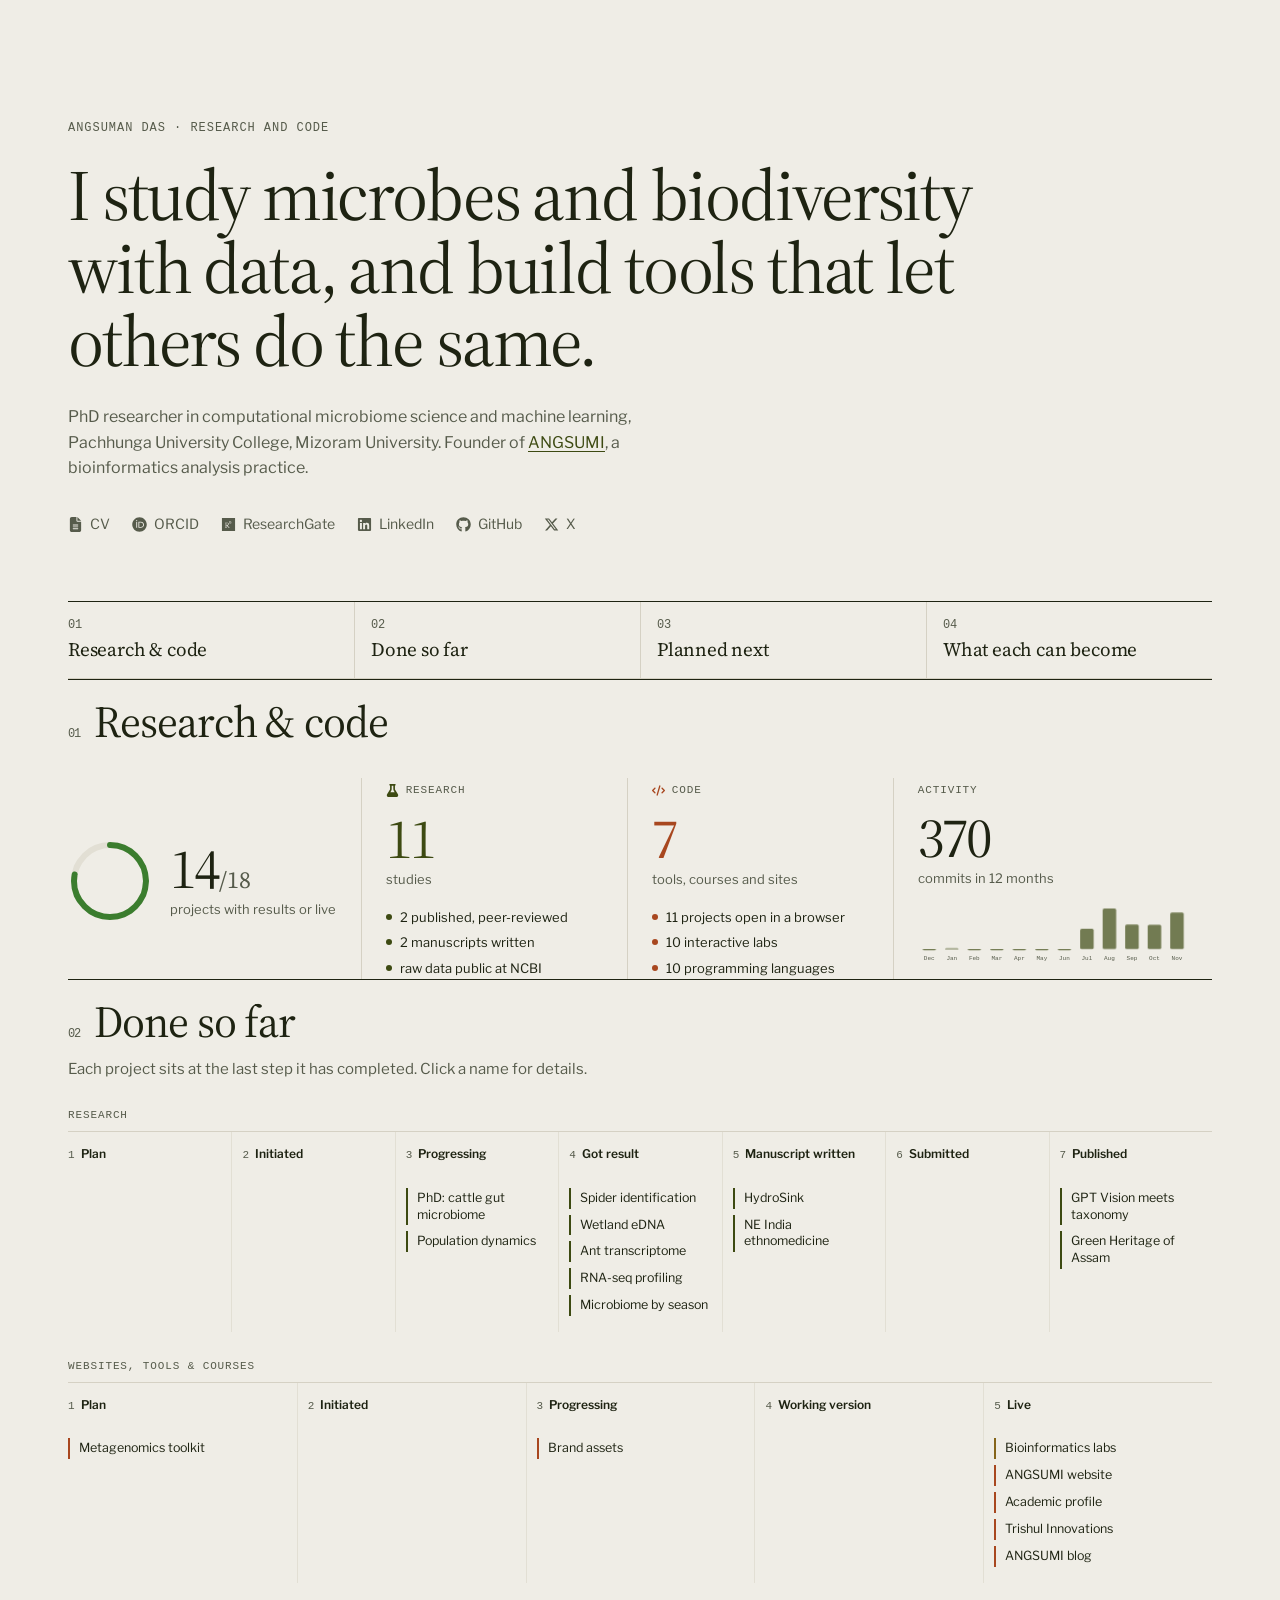
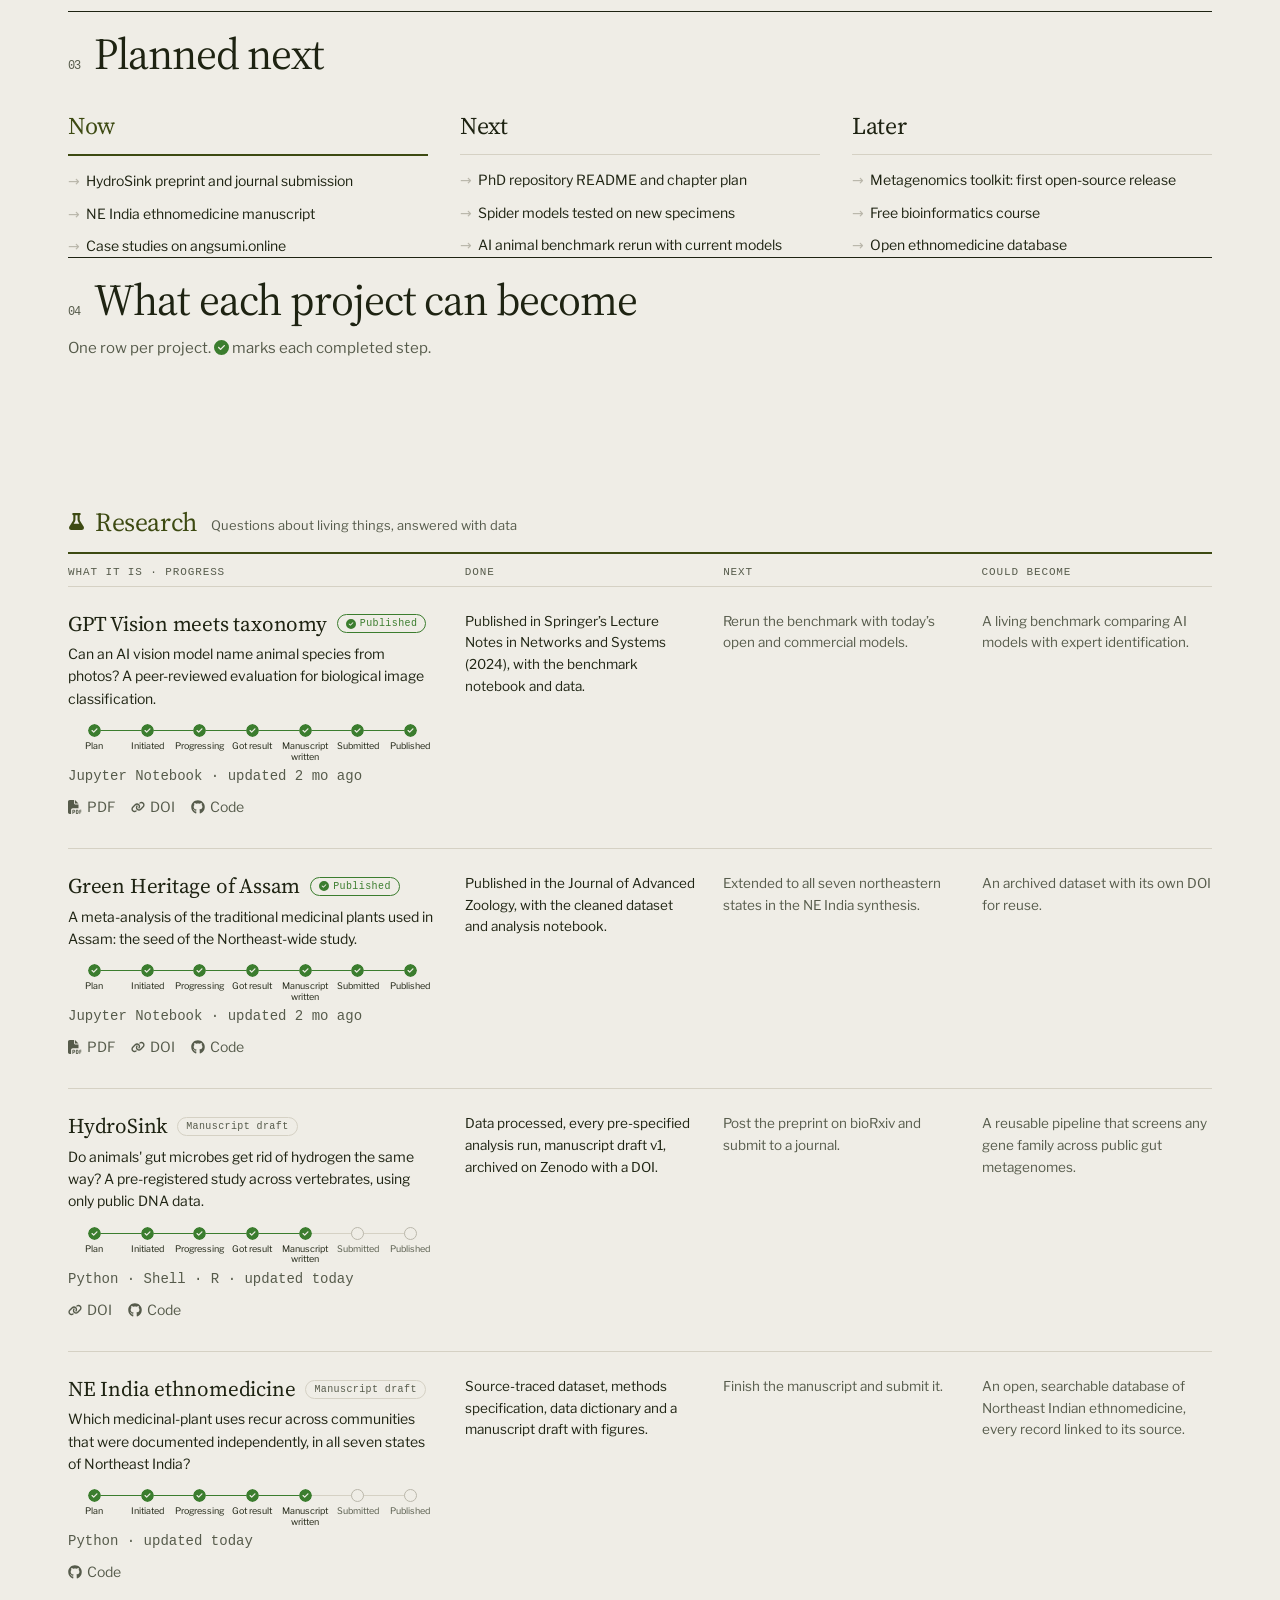
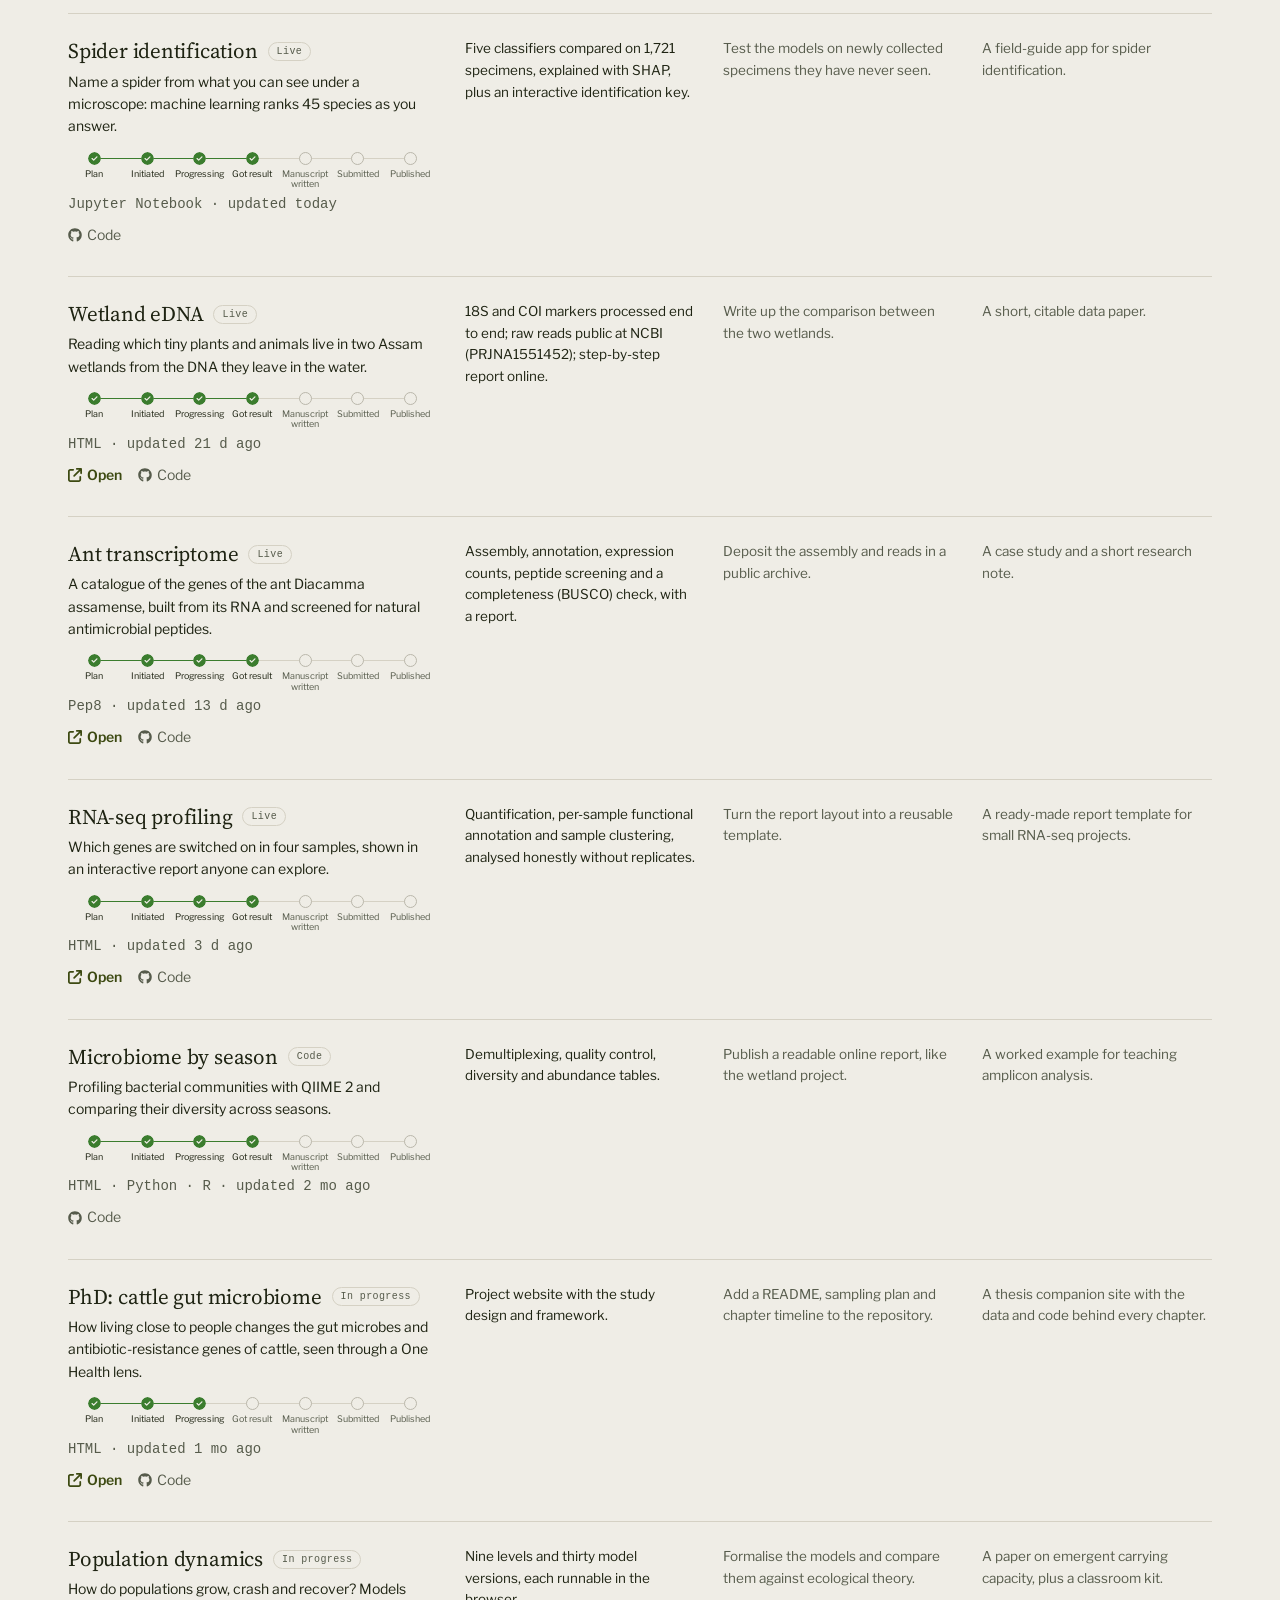
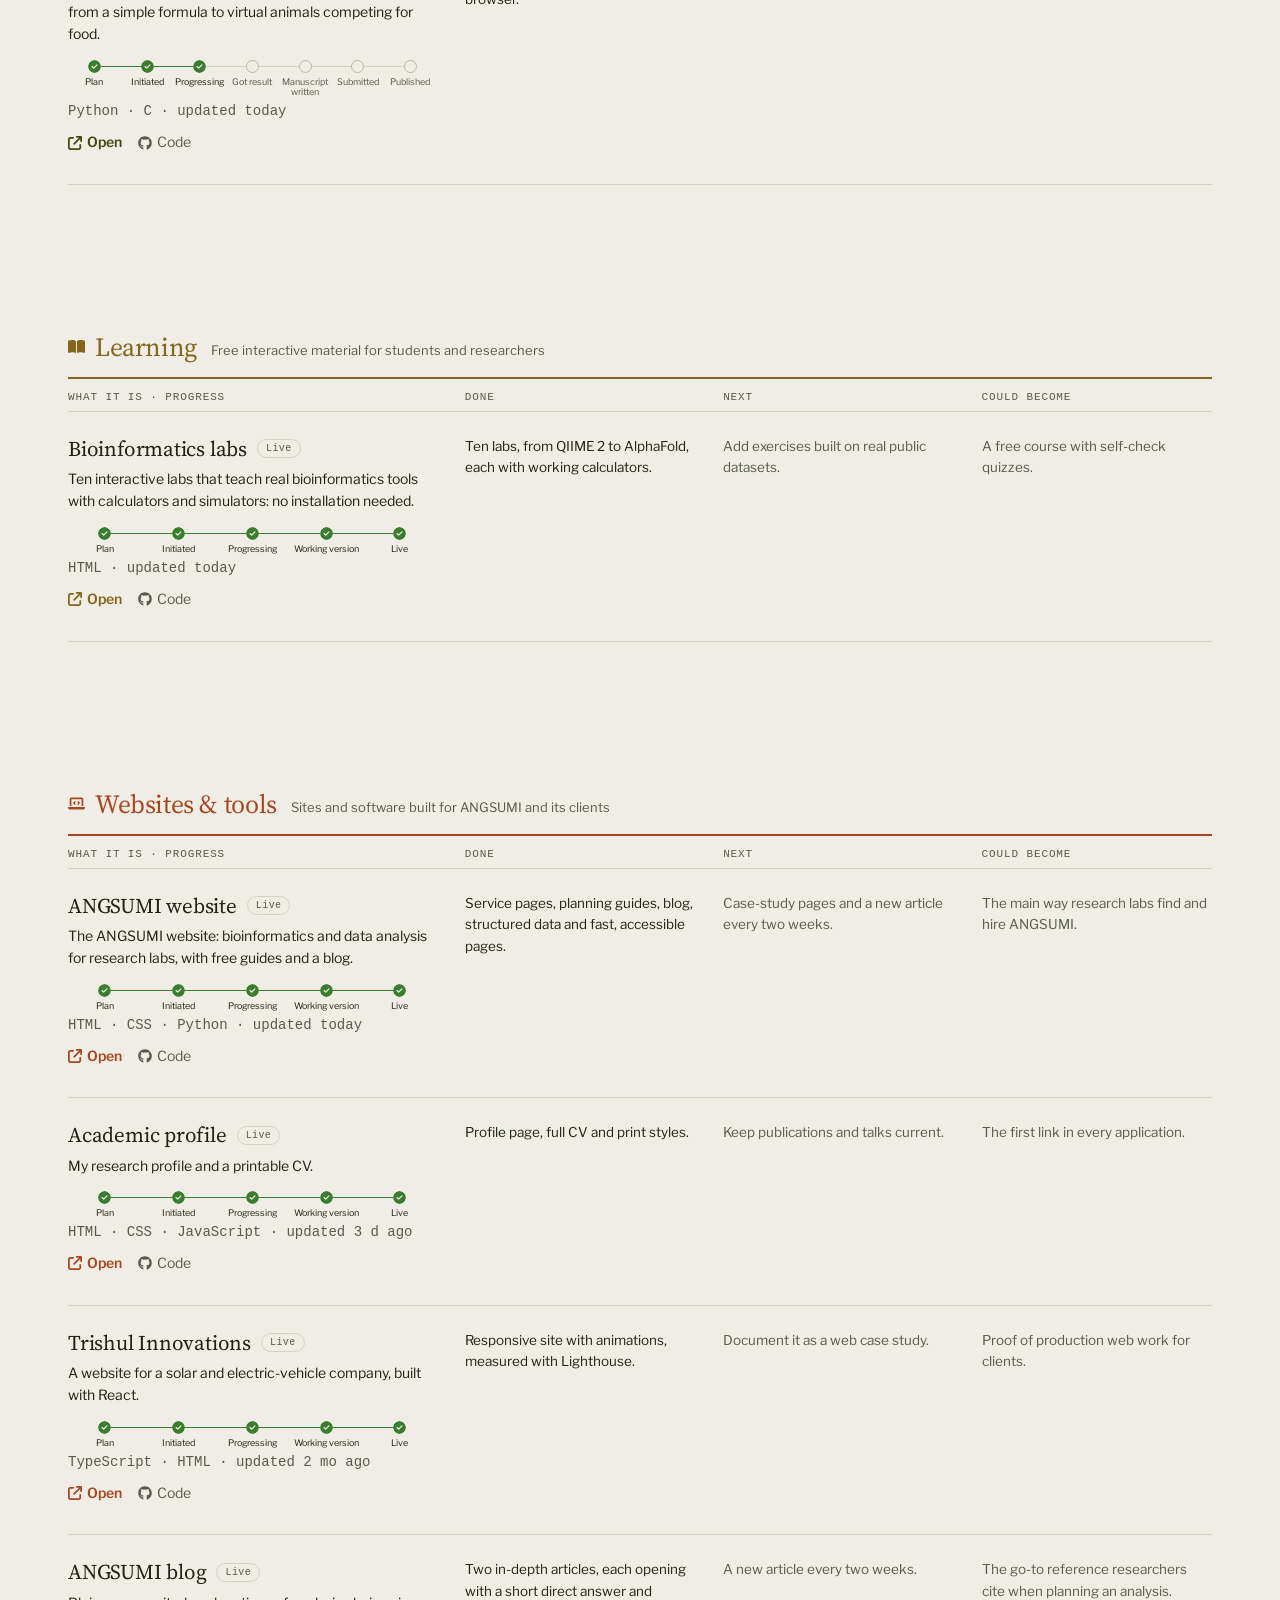
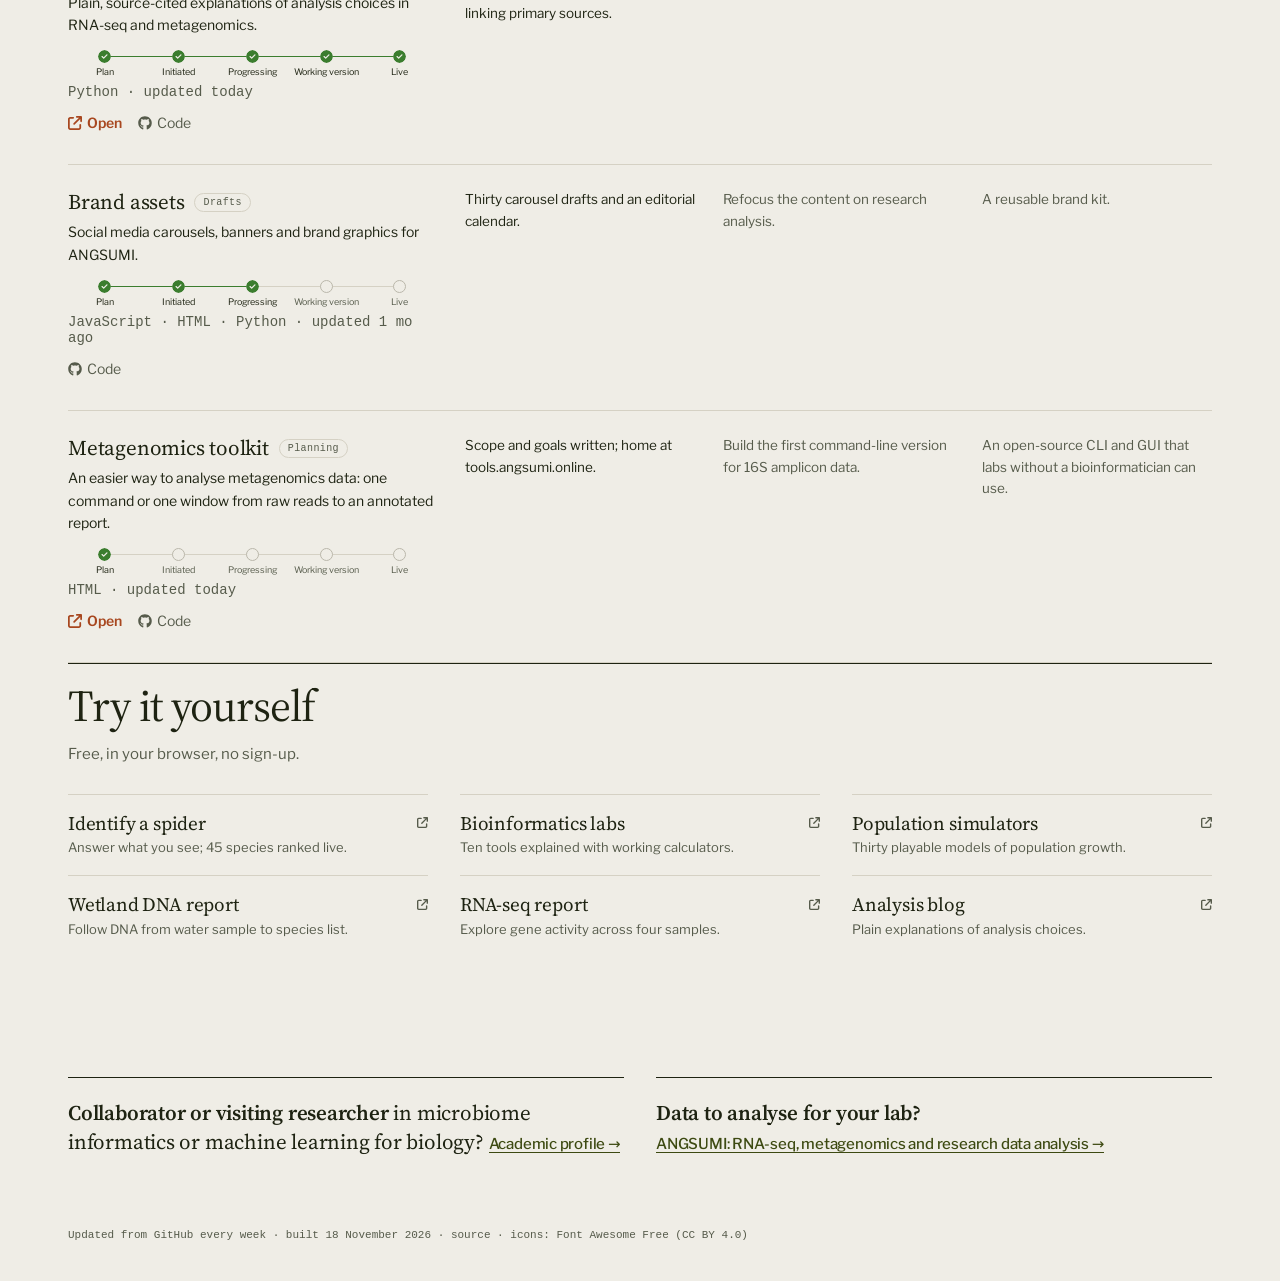
==== commit f0edff8c: "Redesign dashboard: olive-on-bone, serif display, larger figures, load-in rings and bars Co-Authored" ====
--- a/index.html
+++ b/index.html
@@ -11,15 +11,19 @@
 <meta property="og:url" content="https://angsumandas.angsumi.online/">
 <meta property="og:image" content="https://angsumi.online/og-icon.png">
 <meta name="color-scheme" content="light">
-<link rel="icon" href="data:image/svg+xml,%3Csvg xmlns='http://www.w3.org/2000/svg' viewBox='0 0 32 32'%3E%3Ccircle cx='16' cy='16' r='14' fill='none' stroke='%232f6b4f' stroke-width='4'/%3E%3Ccircle cx='16' cy='16' r='5' fill='%23c2410c'/%3E%3C/svg%3E">
+<link rel="icon" href="data:image/svg+xml,%3Csvg xmlns='http://www.w3.org/2000/svg' viewBox='0 0 32 32'%3E%3Ccircle cx='16' cy='16' r='14' fill='none' stroke='%233d4a12' stroke-width='4'/%3E%3Ccircle cx='16' cy='16' r='5' fill='%23a8471f'/%3E%3C/svg%3E">
+<link rel="preconnect" href="https://fonts.googleapis.com">
+<link rel="preconnect" href="https://fonts.gstatic.com" crossorigin>
+<link rel="stylesheet" href="https://fonts.googleapis.com/css2?family=Libre+Franklin:wght@400;500;600&amp;family=Source+Serif+4:ital,opsz,wght@0,8..60,400;1,8..60,400&amp;display=swap">
 <link rel="stylesheet" href="style.css">
+<script>document.documentElement.classList.add('js')</script>
 <script type="application/ld+json">{"@context": "https://schema.org", "@type": "ProfilePage", "url": "https://angsumandas.angsumi.online/", "dateModified": "2026-11-18", "mainEntity": {"@type": "Person", "@id": "https://angsumi.online/#person", "name": "Angsuman Das", "url": "https://angsumi.online/cv/", "affiliation": "Pachhunga University College, Mizoram University", "sameAs": ["https://orcid.org/0000-0001-8146-7697", "https://www.linkedin.com/in/angsumi/", "https://www.researchgate.net/profile/Angsuman-Das-2", "https://github.com/Angsumi", "https://x.com/angsumi_online"]}}</script>
 </head>
 <body>
 <svg width="0" height="0" style="position:absolute" aria-hidden="true"><symbol id="fa-arrow-up-right-from-square" viewBox="0 0 512 512"><path fill="currentColor" d="M320 0c-17.7 0-32 14.3-32 32s14.3 32 32 32h82.7L201.4 265.4c-12.5 12.5-12.5 32.8 0 45.3s32.8 12.5 45.3 0L448 109.3V192c0 17.7 14.3 32 32 32s32-14.3 32-32V32c0-17.7-14.3-32-32-32H320zM80 32C35.8 32 0 67.8 0 112V432c0 44.2 35.8 80 80 80H400c44.2 0 80-35.8 80-80V320c0-17.7-14.3-32-32-32s-32 14.3-32 32V432c0 8.8-7.2 16-16 16H80c-8.8 0-16-7.2-16-16V112c0-8.8 7.2-16 16-16H192c17.7 0 32-14.3 32-32s-14.3-32-32-32H80z"/></symbol><symbol id="fa-book-open" viewBox="0 0 576 512"><path fill="currentColor" d="M249.6 471.5c10.8 3.8 22.4-4.1 22.4-15.5V78.6c0-4.2-1.6-8.4-5-11C247.4 52 202.4 32 144 32C93.5 32 46.3 45.3 18.1 56.1C6.8 60.5 0 71.7 0 83.8V454.1c0 11.9 12.8 20.2 24.1 16.5C55.6 460.1 105.5 448 144 448c33.9 0 79 14 105.6 23.5zm76.8 0C353 462 398.1 448 432 448c38.5 0 88.4 12.1 119.9 22.6c11.3 3.8 24.1-4.6 24.1-16.5V83.8c0-12.1-6.8-23.3-18.1-27.6C529.7 45.3 482.5 32 432 32c-58.4 0-103.4 20-123 35.6c-3.3 2.6-5 6.8-5 11V456c0 11.4 11.7 19.3 22.4 15.5z"/></symbol><symbol id="fa-circle-check" viewBox="0 0 512 512"><path fill="currentColor" d="M256 512A256 256 0 1 0 256 0a256 256 0 1 0 0 512zM369 209L241 337c-9.4 9.4-24.6 9.4-33.9 0l-64-64c-9.4-9.4-9.4-24.6 0-33.9s24.6-9.4 33.9 0l47 47L335 175c9.4-9.4 24.6-9.4 33.9 0s9.4 24.6 0 33.9z"/></symbol><symbol id="fa-circle" viewBox="0 0 512 512"><path fill="currentColor" d="M256 512A256 256 0 1 0 256 0a256 256 0 1 0 0 512z"/></symbol><symbol id="fa-code" viewBox="0 0 640 512"><path fill="currentColor" d="M392.8 1.2c-17-4.9-34.7 5-39.6 22l-128 448c-4.9 17 5 34.7 22 39.6s34.7-5 39.6-22l128-448c4.9-17-5-34.7-22-39.6zm80.6 120.1c-12.5 12.5-12.5 32.8 0 45.3L562.7 256l-89.4 89.4c-12.5 12.5-12.5 32.8 0 45.3s32.8 12.5 45.3 0l112-112c12.5-12.5 12.5-32.8 0-45.3l-112-112c-12.5-12.5-32.8-12.5-45.3 0zm-306.7 0c-12.5-12.5-32.8-12.5-45.3 0l-112 112c-12.5 12.5-12.5 32.8 0 45.3l112 112c12.5 12.5 32.8 12.5 45.3 0s12.5-32.8 0-45.3L77.3 256l89.4-89.4c12.5-12.5 12.5-32.8 0-45.3z"/></symbol><symbol id="fa-file-lines" viewBox="0 0 384 512"><path fill="currentColor" d="M64 0C28.7 0 0 28.7 0 64V448c0 35.3 28.7 64 64 64H320c35.3 0 64-28.7 64-64V160H256c-17.7 0-32-14.3-32-32V0H64zM256 0V128H384L256 0zM112 256H272c8.8 0 16 7.2 16 16s-7.2 16-16 16H112c-8.8 0-16-7.2-16-16s7.2-16 16-16zm0 64H272c8.8 0 16 7.2 16 16s-7.2 16-16 16H112c-8.8 0-16-7.2-16-16s7.2-16 16-16zm0 64H272c8.8 0 16 7.2 16 16s-7.2 16-16 16H112c-8.8 0-16-7.2-16-16s7.2-16 16-16z"/></symbol><symbol id="fa-file-pdf" viewBox="0 0 512 512"><path fill="currentColor" d="M0 64C0 28.7 28.7 0 64 0L224 0l0 128c0 17.7 14.3 32 32 32l128 0 0 144-208 0c-35.3 0-64 28.7-64 64l0 144-48 0c-35.3 0-64-28.7-64-64L0 64zm384 64l-128 0L256 0 384 128zM176 352l32 0c30.9 0 56 25.1 56 56s-25.1 56-56 56l-16 0 0 32c0 8.8-7.2 16-16 16s-16-7.2-16-16l0-48 0-80c0-8.8 7.2-16 16-16zm32 80c13.3 0 24-10.7 24-24s-10.7-24-24-24l-16 0 0 48 16 0zm96-80l32 0c26.5 0 48 21.5 48 48l0 64c0 26.5-21.5 48-48 48l-32 0c-8.8 0-16-7.2-16-16l0-128c0-8.8 7.2-16 16-16zm32 128c8.8 0 16-7.2 16-16l0-64c0-8.8-7.2-16-16-16l-16 0 0 96 16 0zm80-112c0-8.8 7.2-16 16-16l48 0c8.8 0 16 7.2 16 16s-7.2 16-16 16l-32 0 0 32 32 0c8.8 0 16 7.2 16 16s-7.2 16-16 16l-32 0 0 48c0 8.8-7.2 16-16 16s-16-7.2-16-16l0-64 0-64z"/></symbol><symbol id="fa-flask" viewBox="0 0 448 512"><path fill="currentColor" d="M288 0H160 128C110.3 0 96 14.3 96 32s14.3 32 32 32V196.8c0 11.8-3.3 23.5-9.5 33.5L10.3 406.2C3.6 417.2 0 429.7 0 442.6C0 480.9 31.1 512 69.4 512H378.6c38.3 0 69.4-31.1 69.4-69.4c0-12.8-3.6-25.4-10.3-36.4L329.5 230.4c-6.2-10.1-9.5-21.7-9.5-33.5V64c17.7 0 32-14.3 32-32s-14.3-32-32-32H288zM192 196.8V64h64V196.8c0 23.7 6.6 46.9 19 67.1L309.5 320h-171L173 263.9c12.4-20.2 19-43.4 19-67.1z"/></symbol><symbol id="fa-github" viewBox="0 0 496 512"><path fill="currentColor" d="M165.9 397.4c0 2-2.3 3.6-5.2 3.6-3.3.3-5.6-1.3-5.6-3.6 0-2 2.3-3.6 5.2-3.6 3-.3 5.6 1.3 5.6 3.6zm-31.1-4.5c-.7 2 1.3 4.3 4.3 4.9 2.6 1 5.6 0 6.2-2s-1.3-4.3-4.3-5.2c-2.6-.7-5.5.3-6.2 2.3zm44.2-1.7c-2.9.7-4.9 2.6-4.6 4.9.3 2 2.9 3.3 5.9 2.6 2.9-.7 4.9-2.6 4.6-4.6-.3-1.9-3-3.2-5.9-2.9zM244.8 8C106.1 8 0 113.3 0 252c0 110.9 69.8 205.8 169.5 239.2 12.8 2.3 17.3-5.6 17.3-12.1 0-6.2-.3-40.4-.3-61.4 0 0-70 15-84.7-29.8 0 0-11.4-29.1-27.8-36.6 0 0-22.9-15.7 1.6-15.4 0 0 24.9 2 38.6 25.8 21.9 38.6 58.6 27.5 72.9 20.9 2.3-16 8.8-27.1 16-33.7-55.9-6.2-112.3-14.3-112.3-110.5 0-27.5 7.6-41.3 23.6-58.9-2.6-6.5-11.1-33.3 2.6-67.9 20.9-6.5 69 27 69 27 20-5.6 41.5-8.5 62.8-8.5s42.8 2.9 62.8 8.5c0 0 48.1-33.6 69-27 13.7 34.7 5.2 61.4 2.6 67.9 16 17.7 25.8 31.5 25.8 58.9 0 96.5-58.9 104.2-114.8 110.5 9.2 7.9 17 22.9 17 46.4 0 33.7-.3 75.4-.3 83.6 0 6.5 4.6 14.4 17.3 12.1C428.2 457.8 496 362.9 496 252 496 113.3 383.5 8 244.8 8zM97.2 352.9c-1.3 1-1 3.3.7 5.2 1.6 1.6 3.9 2.3 5.2 1 1.3-1 1-3.3-.7-5.2-1.6-1.6-3.9-2.3-5.2-1zm-10.8-8.1c-.7 1.3.3 2.9 2.3 3.9 1.6 1 3.6.7 4.3-.7.7-1.3-.3-2.9-2.3-3.9-2-.6-3.6-.3-4.3.7zm32.4 35.6c-1.6 1.3-1 4.3 1.3 6.2 2.3 2.3 5.2 2.6 6.5 1 1.3-1.3.7-4.3-1.3-6.2-2.2-2.3-5.2-2.6-6.5-1zm-11.4-14.7c-1.6 1-1.6 3.6 0 5.9 1.6 2.3 4.3 3.3 5.6 2.3 1.6-1.3 1.6-3.9 0-6.2-1.4-2.3-4-3.3-5.6-2z"/></symbol><symbol id="fa-laptop-code" viewBox="0 0 640 512"><path fill="currentColor" d="M64 96c0-35.3 28.7-64 64-64H512c35.3 0 64 28.7 64 64V352H512V96H128V352H64V96zM0 403.2C0 392.6 8.6 384 19.2 384H620.8c10.6 0 19.2 8.6 19.2 19.2c0 42.4-34.4 76.8-76.8 76.8H76.8C34.4 480 0 445.6 0 403.2zM281 209l-31 31 31 31c9.4 9.4 9.4 24.6 0 33.9s-24.6 9.4-33.9 0l-48-48c-9.4-9.4-9.4-24.6 0-33.9l48-48c9.4-9.4 24.6-9.4 33.9 0s9.4 24.6 0 33.9zM393 175l48 48c9.4 9.4 9.4 24.6 0 33.9l-48 48c-9.4 9.4-24.6 9.4-33.9 0s-9.4-24.6 0-33.9l31-31-31-31c-9.4-9.4-9.4-24.6 0-33.9s24.6-9.4 33.9 0z"/></symbol><symbol id="fa-link" viewBox="0 0 640 512"><path fill="currentColor" d="M579.8 267.7c56.5-56.5 56.5-148 0-204.5c-50-50-128.8-56.5-186.3-15.4l-1.6 1.1c-14.4 10.3-17.7 30.3-7.4 44.6s30.3 17.7 44.6 7.4l1.6-1.1c32.1-22.9 76-19.3 103.8 8.6c31.5 31.5 31.5 82.5 0 114L422.3 334.8c-31.5 31.5-82.5 31.5-114 0c-27.9-27.9-31.5-71.8-8.6-103.8l1.1-1.6c10.3-14.4 6.9-34.4-7.4-44.6s-34.4-6.9-44.6 7.4l-1.1 1.6C206.5 251.2 213 330 263 380c56.5 56.5 148 56.5 204.5 0L579.8 267.7zM60.2 244.3c-56.5 56.5-56.5 148 0 204.5c50 50 128.8 56.5 186.3 15.4l1.6-1.1c14.4-10.3 17.7-30.3 7.4-44.6s-30.3-17.7-44.6-7.4l-1.6 1.1c-32.1 22.9-76 19.3-103.8-8.6C74 372 74 321 105.5 289.5L217.7 177.2c31.5-31.5 82.5-31.5 114 0c27.9 27.9 31.5 71.8 8.6 103.9l-1.1 1.6c-10.3 14.4-6.9 34.4 7.4 44.6s34.4 6.9 44.6-7.4l1.1-1.6C433.5 260.8 427 182 377 132c-56.5-56.5-148-56.5-204.5 0L60.2 244.3z"/></symbol><symbol id="fa-linkedin" viewBox="0 0 448 512"><path fill="currentColor" d="M416 32H31.9C14.3 32 0 46.5 0 64.3v383.4C0 465.5 14.3 480 31.9 480H416c17.6 0 32-14.5 32-32.3V64.3c0-17.8-14.4-32.3-32-32.3zM135.4 416H69V202.2h66.5V416zm-33.2-243c-21.3 0-38.5-17.3-38.5-38.5S80.9 96 102.2 96c21.2 0 38.5 17.3 38.5 38.5 0 21.3-17.2 38.5-38.5 38.5zm282.1 243h-66.4V312c0-24.8-.5-56.7-34.5-56.7-34.6 0-39.9 27-39.9 54.9V416h-66.4V202.2h63.7v29.2h.9c8.9-16.8 30.6-34.5 62.9-34.5 67.2 0 79.7 44.3 79.7 101.9V416z"/></symbol><symbol id="fa-orcid" viewBox="0 0 512 512"><path fill="currentColor" d="M294.75 188.19h-45.92V342h47.47c67.62 0 83.12-51.34 83.12-76.91 0-41.64-26.54-76.9-84.67-76.9zM256 8C119 8 8 119 8 256s111 248 248 248 248-111 248-248S393 8 256 8zm-80.79 360.76h-29.84v-207.5h29.84zm-14.92-231.14a19.57 19.57 0 1 1 19.57-19.57 19.64 19.64 0 0 1-19.57 19.57zM300 369h-81V161.26h80.6c76.73 0 110.44 54.83 110.44 103.85C410 318.39 368.38 369 300 369z"/></symbol><symbol id="fa-researchgate" viewBox="0 0 448 512"><path fill="currentColor" d="M0 32v448h448V32H0zm262.2 334.4c-6.6 3-33.2 6-50-14.2-9.2-10.6-25.3-33.3-42.2-63.6-8.9 0-14.7 0-21.4-.6v46.4c0 23.5 6 21.2 25.8 23.9v8.1c-6.9-.3-23.1-.8-35.6-.8-13.1 0-26.1.6-33.6.8v-8.1c15.5-2.9 22-1.3 22-23.9V225c0-22.6-6.4-21-22-23.9V193c25.8 1 53.1-.6 70.9-.6 31.7 0 55.9 14.4 55.9 45.6 0 21.1-16.7 42.2-39.2 47.5 13.6 24.2 30 45.6 42.2 58.9 7.2 7.8 17.2 14.7 27.2 14.7v7.3zm22.9-135c-23.3 0-32.2-15.7-32.2-32.2V167c0-12.2 8.8-30.4 34-30.4s30.4 17.9 30.4 17.9l-10.7 7.2s-5.5-12.5-19.7-12.5c-7.9 0-19.7 7.3-19.7 19.7v26.8c0 13.4 6.6 23.3 17.9 23.3 14.1 0 21.5-10.9 21.5-26.8h-17.9v-10.7h30.4c0 20.5 4.7 49.9-34 49.9zm-116.5 44.7c-9.4 0-13.6-.3-20-.8v-69.7c6.4-.6 15-.6 22.5-.6 23.3 0 37.2 12.2 37.2 34.5 0 21.9-15 36.6-39.7 36.6z"/></symbol><symbol id="fa-x-twitter" viewBox="0 0 512 512"><path fill="currentColor" d="M389.2 48h70.6L305.6 224.2 487 464H345L233.7 318.6 106.5 464H35.8L200.7 275.5 26.8 48H172.4L272.9 180.9 389.2 48zM364.4 421.8h39.1L151.1 88h-42L364.4 421.8z"/></symbol></svg>
 <main>
 
-<header class="intro wrap">
+<header class="intro wrap" data-enter>
   <p class="kicker">Angsuman Das · research and code</p>
   <h1>I study microbes and biodiversity with data, and build tools that let others do the same.</h1>
   <p class="who">PhD researcher in computational microbiome science and machine learning, Pachhunga University College, Mizoram University. Founder of <a href="https://angsumi.online/">ANGSUMI</a>, a bioinformatics analysis practice.</p>
@@ -40,7 +44,7 @@
     <div class="big"><svg class="ring" viewBox="0 0 56 56" aria-hidden="true"><circle class="track" cx="28.0" cy="28.0" r="24.0"/><circle class="fill" cx="28.0" cy="28.0" r="24.0" stroke-dasharray="117.29 150.80"/></svg><div><b>14<small>/18</small></b><span>projects with results or live</span></div></div>
     <div class="strand research"><h3><svg class="i" aria-hidden="true"><use href="#fa-flask"/></svg>Research</h3><b>11</b><span>studies</span><ul><li>2 published, peer-reviewed</li><li>2 manuscripts written</li><li>raw data public at NCBI</li></ul></div>
     <div class="strand built"><h3><svg class="i" aria-hidden="true"><use href="#fa-code"/></svg>Code</h3><b>7</b><span>tools, courses and sites</span><ul><li>11 projects open in a browser</li><li>10 interactive labs</li><li>10 programming languages</li></ul></div>
-    <div class="activity"><h3>Activity</h3><b>369</b><span>commits in 12 months</span><svg class="months" viewBox="0 0 360 78" role="img" aria-label="Commits per month over the last year"><rect x="6" y="60.0" width="18" height="1.5" rx="2"><title>0 commits in December 2025</title></rect><text x="15" y="74">Dec</text><rect x="36" y="58.9" width="18" height="1.5" rx="2"><title>2 commits in January 2026</title></rect><text x="45" y="74">Jan</text><rect x="66" y="60.0" width="18" height="1.5" rx="2"><title>0 commits in February 2026</title></rect><text x="75" y="74">Feb</text><rect x="96" y="60.0" width="18" height="1.5" rx="2"><title>0 commits in March 2026</title></rect><text x="105" y="74">Mar</text><rect x="126" y="60.0" width="18" height="1.5" rx="2"><title>0 commits in April 2026</title></rect><text x="135" y="74">Apr</text><rect x="156" y="60.0" width="18" height="1.5" rx="2"><title>0 commits in May 2026</title></rect><text x="165" y="74">May</text><rect x="186" y="60.0" width="18" height="1.5" rx="2"><title>0 commits in June 2026</title></rect><text x="195" y="74">Jun</text><rect x="216" y="33.0" width="18" height="27.0" rx="2"><title>51 commits in July 2026</title></rect><text x="225" y="74">Jul</text><rect x="246" y="6.0" width="18" height="54.0" rx="2"><title>102 commits in August 2026</title></rect><text x="255" y="74">Aug</text><rect x="276" y="27.2" width="18" height="32.8" rx="2"><title>62 commits in September 2026</title></rect><text x="285" y="74">Sep</text><rect x="306" y="27.7" width="18" height="32.3" rx="2"><title>61 commits in October 2026</title></rect><text x="315" y="74">Oct</text><rect x="336" y="11.8" width="18" height="48.2" rx="2"><title>91 commits in November 2026</title></rect><text x="345" y="74">Nov</text></svg></div>
+    <div class="activity"><h3>Activity</h3><b>370</b><span>commits in 12 months</span><svg class="months" viewBox="0 0 360 78" role="img" aria-label="Commits per month over the last year"><rect x="6" y="60.0" width="18" height="1.5" rx="2"><title>0 commits in December 2025</title></rect><text x="15" y="74">Dec</text><rect x="36" y="58.9" width="18" height="1.5" rx="2"><title>2 commits in January 2026</title></rect><text x="45" y="74">Jan</text><rect x="66" y="60.0" width="18" height="1.5" rx="2"><title>0 commits in February 2026</title></rect><text x="75" y="74">Feb</text><rect x="96" y="60.0" width="18" height="1.5" rx="2"><title>0 commits in March 2026</title></rect><text x="105" y="74">Mar</text><rect x="126" y="60.0" width="18" height="1.5" rx="2"><title>0 commits in April 2026</title></rect><text x="135" y="74">Apr</text><rect x="156" y="60.0" width="18" height="1.5" rx="2"><title>0 commits in May 2026</title></rect><text x="165" y="74">May</text><rect x="186" y="60.0" width="18" height="1.5" rx="2"><title>0 commits in June 2026</title></rect><text x="195" y="74">Jun</text><rect x="216" y="33.0" width="18" height="27.0" rx="2"><title>51 commits in July 2026</title></rect><text x="225" y="74">Jul</text><rect x="246" y="6.0" width="18" height="54.0" rx="2"><title>102 commits in August 2026</title></rect><text x="255" y="74">Aug</text><rect x="276" y="27.2" width="18" height="32.8" rx="2"><title>62 commits in September 2026</title></rect><text x="285" y="74">Sep</text><rect x="306" y="27.7" width="18" height="32.3" rx="2"><title>61 commits in October 2026</title></rect><text x="315" y="74">Oct</text><rect x="336" y="11.3" width="18" height="48.7" rx="2"><title>92 commits in November 2026</title></rect><text x="345" y="74">Nov</text></svg></div>
   </div>
 </section>
 
--- a/style.css
+++ b/style.css
@@ -1,134 +1,173 @@
-/* Paper and ink. One colour per strand. Hairlines, no shadows. */
+/* Olive on bone. Source Serif 4 display, Libre Franklin text. One colour per strand.
+   Hairlines, no shadows, no gradients. Motion: one hero entrance, rings and bars that fill once,
+   and a quiet hover/press layer. Shared system with angsumi.online/cv/. */
 :root{
-  --paper:#fbf7ee;--panel:#fbf7ee;--ink:#22201c;--soft:#6b655b;--faint:#ebe4d4;--line:#e3dccb;
-  --research:#2f6b4f;--learning:#8a6a1c;--build:#b4532a;--accent:#22201c;--ok:#2f9e44;
-  --serif:"Iowan Old Style","Palatino Linotype",Palatino,"Book Antiqua",Georgia,serif;
-  --sans:-apple-system,BlinkMacSystemFont,"Segoe UI",Roboto,"Noto Sans",Helvetica,Arial,sans-serif;
+  --paper:#efede6;--panel:#efede6;--ink:#1e2312;--soft:#565b4b;--faint:#e2dfd4;--line:#d5d1c4;--dim:#b9b6aa;
+  --research:#3d4a12;--learning:#85651a;--build:#a8471f;--accent:#3d4a12;--ok:#3b7d2e;
+  --serif:"Source Serif 4","Source Serif Pro",Georgia,serif;
+  --sans:"Libre Franklin",ui-sans-serif,system-ui,-apple-system,"Segoe UI",Roboto,Arial,sans-serif;
   --mono:ui-monospace,"SF Mono",Menlo,Consolas,"Liberation Mono",monospace;
+  --ease:cubic-bezier(.2,.8,.2,1);--ease-enter:cubic-bezier(.22,1,.36,1);
 }
 *{box-sizing:border-box}
-html{scroll-behavior:smooth}
-body{margin:0;background:var(--paper);color:var(--ink);font:14px/1.55 var(--sans);-webkit-font-smoothing:antialiased}
-a{color:inherit;text-decoration:underline;text-decoration-color:var(--line);text-underline-offset:3px}
-a:hover{text-decoration-color:currentColor}
-.wrap{max-width:1140px;margin:0 auto;padding:0 20px}
-h1,h2,h3,h4{margin:0;font-weight:600;line-height:1.2}
-section{padding:48px 0 0}
+html{scroll-behavior:smooth;scroll-padding-top:16px}
+@media (prefers-reduced-motion:reduce){html{scroll-behavior:auto}}
+body{margin:0;background:var(--paper);color:var(--ink);font:15px/1.6 var(--sans);-webkit-font-smoothing:antialiased}
+::selection{background:var(--accent);color:var(--paper)}
+a{color:inherit;text-decoration:none;background:linear-gradient(currentColor,currentColor) 0 100%/100% 1px no-repeat;transition:background-size .15s var(--ease),color .15s var(--ease)}
+a:hover{background-size:100% 2px}
+:focus-visible{outline:2px solid var(--build);outline-offset:3px;border-radius:2px}
+.wrap{max-width:1240px;margin:0 auto;padding:0 20px}
+@media (min-width:1024px){.wrap{padding:0 48px}}
+h1,h2,h3,h4{margin:0;font-weight:400;line-height:1.2}
+section{padding:96px 0 0}
 .i{width:1em;height:1em;flex:none;vertical-align:-.125em}
 
 /* Intro */
-.intro{padding-top:52px}
-.kicker{font:11px var(--mono);letter-spacing:.08em;text-transform:uppercase;color:var(--soft);margin:0 0 12px}
-h1{font:500 clamp(24px,3.4vw,36px)/1.18 var(--serif);max-width:820px;letter-spacing:-.01em}
-.who{color:var(--soft);max-width:680px;margin:14px 0 18px;font-size:14px}
-.profiles{display:flex;flex-wrap:wrap;margin-bottom:28px}
-.profiles a{display:inline-flex;align-items:center;gap:5px;padding:2px 0;margin-right:14px;font-size:12px;text-decoration:none;color:var(--soft)}
-.profiles a:hover{color:var(--ink)}
-.profiles .i{font-size:14px}
+.intro{padding-top:clamp(56px,10vw,120px)}
+.kicker{font:500 12px/1.4 var(--mono);letter-spacing:.08em;text-transform:uppercase;color:var(--soft);margin:0 0 22px}
+h1{font:400 clamp(34px,5.6vw,72px)/1.02 var(--serif);max-width:1020px;letter-spacing:-.03em}
+.who{color:var(--soft);max-width:640px;margin:26px 0 22px;font-size:16px}
+.who a{color:var(--accent)}
+.profiles{display:flex;flex-wrap:wrap;gap:0 22px;margin-bottom:56px}
+.profiles a{display:inline-flex;align-items:center;gap:7px;padding:10px 0;font-size:14px;color:var(--soft);background-size:0 1px;background-position:100% 100%}
+.profiles a:hover{color:var(--ink);background-size:100% 1px;background-position:0 100%}
+.profiles .i{font-size:15px}
 .goals{display:grid;grid-template-columns:repeat(4,1fr);border-top:1px solid var(--ink);border-bottom:1px solid var(--line)}
-.goals a{padding:10px 12px 10px 0;text-decoration:none;font-weight:500;font-size:13px}
-.goals a:hover{text-decoration:underline}
-.goals i,.title i{font:normal 10px var(--mono);color:var(--soft);display:block;margin-bottom:1px}
+.goals a{position:relative;padding:16px 16px 16px 0;font:400 19px/1.25 var(--serif);letter-spacing:-.01em;background:none;transition:color .15s var(--ease)}
+.goals a::after{content:"→";position:absolute;right:18px;bottom:16px;font-family:var(--sans);font-size:14px;color:var(--soft);opacity:0;transform:translateX(-4px);transition:opacity .15s var(--ease),transform .15s var(--ease)}
+.goals a:hover{color:var(--accent)}
+.goals a:hover::after{opacity:1;transform:none}
+.goals a+a{padding-left:16px;border-left:1px solid var(--line)}
+.goals i,.title i{font:normal 12px var(--mono);color:var(--soft);display:block;margin-bottom:6px}
+
+/* Hero entrance: once, on load */
+@media (prefers-reduced-motion:no-preference){
+  .js [data-enter]>*{animation:rise .9s var(--ease-enter) both}
+  .js [data-enter]>:nth-child(2){animation-delay:.08s}
+  .js [data-enter]>:nth-child(3){animation-delay:.18s}
+  .js [data-enter]>:nth-child(4){animation-delay:.26s}
+  .js [data-enter]>:nth-child(5){animation-delay:.34s}
+  .js .ring .fill{animation:ring 1.4s .5s var(--ease-enter) both}
+  .js .months rect{transform-box:fill-box;transform-origin:bottom;animation:grow .9s var(--ease-enter) both}
+  .js .months rect:nth-of-type(n+4){animation-delay:.08s}.js .months rect:nth-of-type(n+7){animation-delay:.16s}.js .months rect:nth-of-type(n+10){animation-delay:.24s}
+}
+@keyframes rise{from{opacity:0;transform:translateY(18px)}to{opacity:1;transform:none}}
+@keyframes ring{from{stroke-dasharray:0 999}}
+@keyframes grow{from{transform:scaleY(0)}}
 
 /* Section titles */
-.title{font:500 24px/1.2 var(--serif);display:flex;align-items:baseline;gap:10px;padding-top:12px;border-top:1px solid var(--ink)}
-.title i{display:inline;font-size:11px}
-.lead{color:var(--soft);margin:6px 0 20px;font-size:13px;max-width:680px}
+.title{font:400 clamp(30px,3.6vw,44px)/1.08 var(--serif);letter-spacing:-.025em;display:flex;align-items:baseline;gap:14px;padding-top:18px;border-top:1px solid var(--ink)}
+.title i{display:inline;margin:0}
+.lead{color:var(--soft);margin:12px 0 28px;font-size:15px;max-width:640px}
 .tick{color:var(--ok)}
 
 /* 01 Showcase */
-.glance{display:grid;grid-template-columns:1.1fr 1fr 1fr 1.2fr;margin-top:20px}
-.glance>div{padding:4px 18px;border-left:1px solid var(--line)}
+.glance{display:grid;grid-template-columns:1.1fr 1fr 1fr 1.2fr;margin-top:32px}
+.glance>div{padding:6px 24px 0;border-left:1px solid var(--line)}
 .glance>div:first-child{border-left:0;padding-left:0}
-.glance h3{display:flex;align-items:center;gap:6px;font:10px var(--mono);letter-spacing:.08em;text-transform:uppercase;color:var(--soft);margin-bottom:8px}
-.glance h3 .i{font-size:12px;color:var(--c,var(--soft))}
-.glance b{display:block;font:500 34px/1 var(--serif)}
-.glance b small{font-size:17px;color:var(--soft)}
-.glance span{color:var(--soft);font-size:12px}
-.glance ul{list-style:none;padding:0;margin:12px 0 0;font-size:12px;display:grid;gap:3px}
-.glance li::before{content:"";display:inline-block;width:5px;height:5px;border-radius:50%;background:var(--c);margin:0 7px 2px 0}
-.big{display:flex;align-items:center;gap:14px}
-.ring{width:56px;height:56px;transform:rotate(-90deg);flex:none}
-.ring circle{fill:none;stroke-width:5}
+.glance h3{display:flex;align-items:center;gap:7px;font:500 11px var(--mono);letter-spacing:.08em;text-transform:uppercase;color:var(--soft);margin-bottom:14px}
+.glance h3 .i{font-size:13px;color:var(--c,var(--soft))}
+.glance b{display:block;font:400 56px/1 var(--serif);letter-spacing:-.03em}
+.glance b small{font-size:24px;color:var(--soft);letter-spacing:0}
+.glance span{color:var(--soft);font-size:13px}
+.glance ul{list-style:none;padding:0;margin:16px 0 0;font-size:13px;display:grid;gap:5px}
+.glance li::before{content:"";display:inline-block;width:6px;height:6px;border-radius:50%;background:var(--c);margin:0 8px 2px 0}
+.big{display:flex;align-items:center;gap:18px}
+.ring{width:84px;height:84px;transform:rotate(-90deg);flex:none}
+.ring circle{fill:none;stroke-width:4;stroke-linecap:round}
 .ring .track{stroke:var(--faint)}.ring .fill{stroke:var(--ok)}
 .strand.research{--c:var(--research)}.strand.built{--c:var(--build)}
 .strand.research b{color:var(--research)}.strand.built b{color:var(--build)}
-.months{display:block;width:100%;margin-top:10px}
-.months rect{fill:var(--soft);opacity:.55}
+.months{display:block;width:100%;margin-top:14px}
+.months rect{fill:var(--accent);opacity:.7;transition:opacity .15s var(--ease)}
+.months rect:hover{opacity:1}
 .months text{font:8px var(--mono);fill:var(--soft);text-anchor:middle}
 
 /* 02 Boards */
-.pipe{margin-bottom:18px}
-.pipe>h3{font:10px var(--mono);letter-spacing:.08em;text-transform:uppercase;color:var(--soft);margin-bottom:6px}
+.pipe{margin-bottom:28px}
+.pipe>h3{font:500 11px var(--mono);letter-spacing:.08em;text-transform:uppercase;color:var(--soft);margin-bottom:10px}
 .stages{display:grid;border-top:1px solid var(--line)}
 .stages.s7{grid-template-columns:repeat(7,1fr)}.stages.s5{grid-template-columns:repeat(5,1fr)}
-.col{padding:10px 8px 12px 0;min-width:0}
-.col h4{display:flex;align-items:baseline;gap:5px;font-size:11px;font-weight:600;margin-bottom:8px;min-height:2.4em}
-.col h4 b{font:10px var(--mono);color:var(--soft)}
-.col ol{list-style:none;margin:0;padding:0;display:grid;gap:4px}
-.col li a{display:block;padding:1px 0 1px 8px;text-decoration:none;font-size:11.5px;line-height:1.35;border-left:2px solid var(--c)}
-.col li a:hover{text-decoration:underline}
+.col{padding:14px 10px 16px 0;min-width:0}
+.col+.col{padding-left:10px;border-left:1px solid var(--faint)}
+.col h4{display:flex;align-items:baseline;gap:6px;font:600 12px/1.3 var(--sans);margin-bottom:10px;min-height:2.6em}
+.col h4 b{font:400 11px var(--mono);color:var(--soft)}
+.col ol{list-style:none;margin:0;padding:0;display:grid;gap:6px}
+.col li a{display:block;padding:2px 0 2px 9px;font-size:12.5px;line-height:1.35;border-left:2px solid var(--c);background:none;transition:transform .15s var(--ease),color .15s var(--ease)}
+.col li a:hover{color:var(--c);transform:translateX(2px)}
 .research{--c:var(--research)}.learning{--c:var(--learning)}.build{--c:var(--build)}
 
 /* 03 Plan */
-.phases{display:grid;grid-template-columns:repeat(3,1fr);margin-top:20px}
-.phase{padding:0 22px 0 0}
-.phase h3{font:500 18px var(--serif);padding-bottom:8px;margin-bottom:10px;border-bottom:2px solid var(--line)}
-.phase:first-child h3{border-bottom-color:var(--ink)}
-.phase ul{list-style:none;padding:0;margin:0;display:grid;gap:8px;font-size:13px}
-.phase li{padding-left:14px;position:relative}
-.phase li::before{content:"→";position:absolute;left:0;color:var(--soft)}
+.phases{display:grid;grid-template-columns:repeat(3,1fr);gap:0 32px;margin-top:32px}
+.phase h3{font:400 24px var(--serif);letter-spacing:-.015em;padding-bottom:12px;margin-bottom:14px;border-bottom:1px solid var(--line)}
+.phase:first-child h3{border-bottom:2px solid var(--accent);color:var(--accent)}
+.phase ul{list-style:none;padding:0;margin:0;display:grid;gap:10px;font-size:14px}
+.phase li{padding-left:18px;position:relative}
+.phase li::before{content:"→";position:absolute;left:0;color:var(--dim)}
 
 /* 04 Projects */
-.group{margin-top:30px}
-.group>header{display:flex;align-items:baseline;gap:12px;flex-wrap:wrap;padding-bottom:8px;border-bottom:2px solid var(--c)}
-.group>header h2{display:flex;align-items:center;gap:8px;font:500 19px var(--serif);color:var(--c)}
-.group>header h2 .i{font-size:15px}
-.group>header p{margin:0;color:var(--soft);font-size:12px}
-.cols,.row{display:grid;grid-template-columns:1.6fr 1fr 1fr 1fr;gap:22px}
-.cols{font:10px var(--mono);letter-spacing:.08em;text-transform:uppercase;color:var(--soft);padding:10px 0 5px;border-bottom:1px solid var(--line)}
-.row{padding:16px 0;border-bottom:1px solid var(--line);scroll-margin-top:16px}
+.group{margin-top:48px}
+.group>header{display:flex;align-items:baseline;gap:14px;flex-wrap:wrap;padding-bottom:12px;border-bottom:2px solid var(--c)}
+.group>header h2{display:flex;align-items:center;gap:10px;font:400 26px var(--serif);letter-spacing:-.015em;color:var(--c)}
+.group>header h2 .i{font-size:17px}
+.group>header p{margin:0;color:var(--soft);font-size:13px}
+.cols,.row{display:grid;grid-template-columns:1.6fr 1fr 1fr 1fr;gap:28px}
+.cols{font:500 11px var(--mono);letter-spacing:.08em;text-transform:uppercase;color:var(--soft);padding:12px 0 8px;border-bottom:1px solid var(--line)}
+.row{padding:24px 0;border-bottom:1px solid var(--line);scroll-margin-top:16px}
 .row:target{background:var(--faint)}
-.row h3{display:flex;align-items:center;flex-wrap:wrap;gap:8px;font-size:15px}
-.badge{display:inline-flex;align-items:center;gap:4px;font:500 10px var(--mono);padding:1px 7px;border-radius:999px;border:1px solid var(--line);color:var(--soft)}
+.row h3{display:flex;align-items:center;flex-wrap:wrap;gap:10px;font:400 21px/1.25 var(--serif);letter-spacing:-.01em}
+.badge{display:inline-flex;align-items:center;gap:4px;font:500 10px var(--mono);letter-spacing:.04em;padding:3px 8px;border-radius:999px;border:1px solid var(--line);color:var(--soft)}
 .badge.pub{color:var(--ok);border-color:currentColor}
-.what>p{margin:4px 0 0;font-size:13px}
-.track{list-style:none;display:flex;margin:10px 0 0;padding:0}
-.track li{flex:1;display:flex;flex-direction:column;align-items:center;gap:3px;position:relative;min-width:0}
+.what>p{margin:6px 0 0;font-size:14px}
+.track{list-style:none;display:flex;margin:14px 0 0;padding:0}
+.track li{flex:1;display:flex;flex-direction:column;align-items:center;gap:4px;position:relative;min-width:0}
 .track li::before{content:"";position:absolute;top:6px;right:50%;width:100%;height:1px;background:var(--line);z-index:0}
 .track li:first-child::before{display:none}
 .track li.ok+li.ok::before{background:var(--ok)}
 .track .i{font-size:13px;color:var(--ok);background:var(--panel);border-radius:50%;position:relative;z-index:1}
-.track i{width:13px;height:13px;border-radius:50%;border:1.5px solid var(--line);background:var(--paper);position:relative;z-index:1}
-.track span{font-size:8.5px;line-height:1.15;color:var(--soft);text-align:center}
+.track i{width:13px;height:13px;border-radius:50%;border:1.5px solid var(--dim);background:var(--paper);position:relative;z-index:1}
+.track span{font-size:9px;line-height:1.15;color:var(--soft);text-align:center}
 .track .ok span{color:var(--ink)}
-.meta{font:10px var(--mono);color:var(--soft);margin:10px 0 0}
-.links{display:flex;flex-wrap:wrap;gap:12px;font-size:12px;margin:6px 0 0}
-.links a{display:inline-flex;align-items:center;gap:4px;text-decoration:none;color:var(--soft)}
-.links a:hover{color:var(--ink)}
+.meta{font:11px var(--mono);color:var(--soft);margin:12px 0 0}
+.links{display:flex;flex-wrap:wrap;gap:4px 16px;font-size:13px;margin:6px 0 0}
+.links a{display:inline-flex;align-items:center;gap:5px;padding:6px 0;color:var(--soft);background-size:0 1px;background-position:100% 100%}
+.links a:hover{color:var(--ink);background-size:100% 1px;background-position:0 100%}
 .links .open{color:var(--c);font-weight:600}
-.cell{font-size:12.5px;color:var(--soft)}
+.links .open:hover{color:var(--c)}
+.cell{font-size:13.5px;color:var(--soft)}
 .cell.done{color:var(--ink)}
 .lbl{display:none}
 
 /* Try + contact */
-.tries{display:grid;grid-template-columns:repeat(3,1fr);column-gap:24px}
-.try{display:block;padding:10px 0;border-top:1px solid var(--line);text-decoration:none}
-.try:hover b{text-decoration:underline}
-.try b{display:flex;align-items:center;justify-content:space-between;font-size:13px;font-weight:600}
-.try b .i{font-size:10px;color:var(--soft)}
-.try span{font-size:12px;color:var(--soft)}
-.contact{display:grid;grid-template-columns:1fr 1fr;gap:22px;font-size:13px}
-.contact p{margin:0;padding:16px 0 0;border-top:1px solid var(--ink)}
-.foot{padding:48px 20px 36px;font:10px var(--mono);color:var(--soft)}
+.tries{display:grid;grid-template-columns:repeat(3,1fr);column-gap:32px}
+.try{display:block;padding:16px 0;border-top:1px solid var(--line);background:none;transition:transform .15s var(--ease)}
+.try:hover{transform:translateY(-2px)}
+.try b{display:flex;align-items:center;justify-content:space-between;font:400 19px/1.3 var(--serif);letter-spacing:-.01em}
+.try:hover b{color:var(--accent)}
+.try b .i{font-size:11px;color:var(--soft);transition:transform .15s var(--ease)}
+.try:hover b .i{transform:translate(2px,-2px)}
+.try span{font-size:13px;color:var(--soft)}
+.contact{display:grid;grid-template-columns:1fr 1fr;gap:32px;font-size:15px;padding-top:120px}
+.contact p{margin:0;padding:20px 0 0;border-top:1px solid var(--ink)}
+.contact p{font:400 21px/1.4 var(--serif);letter-spacing:-.01em}
+.contact b{font-weight:600}
+.contact a{font-family:var(--sans);font-size:15px;white-space:nowrap}
+.contact a{color:var(--accent);font-weight:500}
+.foot{padding:72px 20px 40px;font:11px var(--mono);color:var(--soft)}
+@media (min-width:1024px){.foot{padding:72px 48px 40px}}
+.foot a{background-size:0 1px;background-position:100% 100%}
+.foot a:hover{background-size:100% 1px;background-position:0 100%}
 
 @media (max-width:900px){
-  .glance{grid-template-columns:1fr 1fr;row-gap:18px}.glance>div:nth-child(3){border-left:0;padding-left:0}
-  .stages.s7,.stages.s5{grid-template-columns:1fr}.col{border-bottom:1px solid var(--line);display:grid;grid-template-columns:110px 1fr;gap:8px}.col:last-child{border-bottom:0}
+  section{padding-top:72px}
+  .glance{grid-template-columns:1fr 1fr;row-gap:28px}.glance>div:nth-child(3){border-left:0;padding-left:0}
+  .stages.s7,.stages.s5{grid-template-columns:1fr}.col,.col+.col{padding-left:0;border-left:0;border-bottom:1px solid var(--line);display:grid;grid-template-columns:120px 1fr;gap:10px}.col:last-child{border-bottom:0}
   .col h4{min-height:0;margin:0}
-  .goals{grid-template-columns:1fr 1fr}
-  .phases,.tries,.contact{grid-template-columns:1fr;gap:0 20px}
-  .cols{display:none}.row{grid-template-columns:1fr;gap:8px}
-  .lbl{display:block;font:9px var(--mono);letter-spacing:.08em;text-transform:uppercase;color:var(--c);margin-bottom:1px}
+  .goals{grid-template-columns:1fr 1fr}.goals a:nth-child(3){padding-left:0;border-left:0}.goals a:nth-child(n+3){border-top:1px solid var(--line)}
+  .phases,.tries,.contact{grid-template-columns:1fr;gap:0 20px}.phase{margin-bottom:24px}
+  .contact{gap:24px;padding-top:80px}
+  .cols{display:none}.row{grid-template-columns:1fr;gap:10px}
+  .lbl{display:block;font:500 10px var(--mono);letter-spacing:.08em;text-transform:uppercase;color:var(--c);margin-bottom:2px}
 }
-@media (max-width:520px){.glance{grid-template-columns:1fr}.glance>div{border-left:0;padding-left:0}}
+@media (max-width:520px){.glance{grid-template-columns:1fr}.glance>div{border-left:0;padding-left:0}.goals a{font-size:16px}}
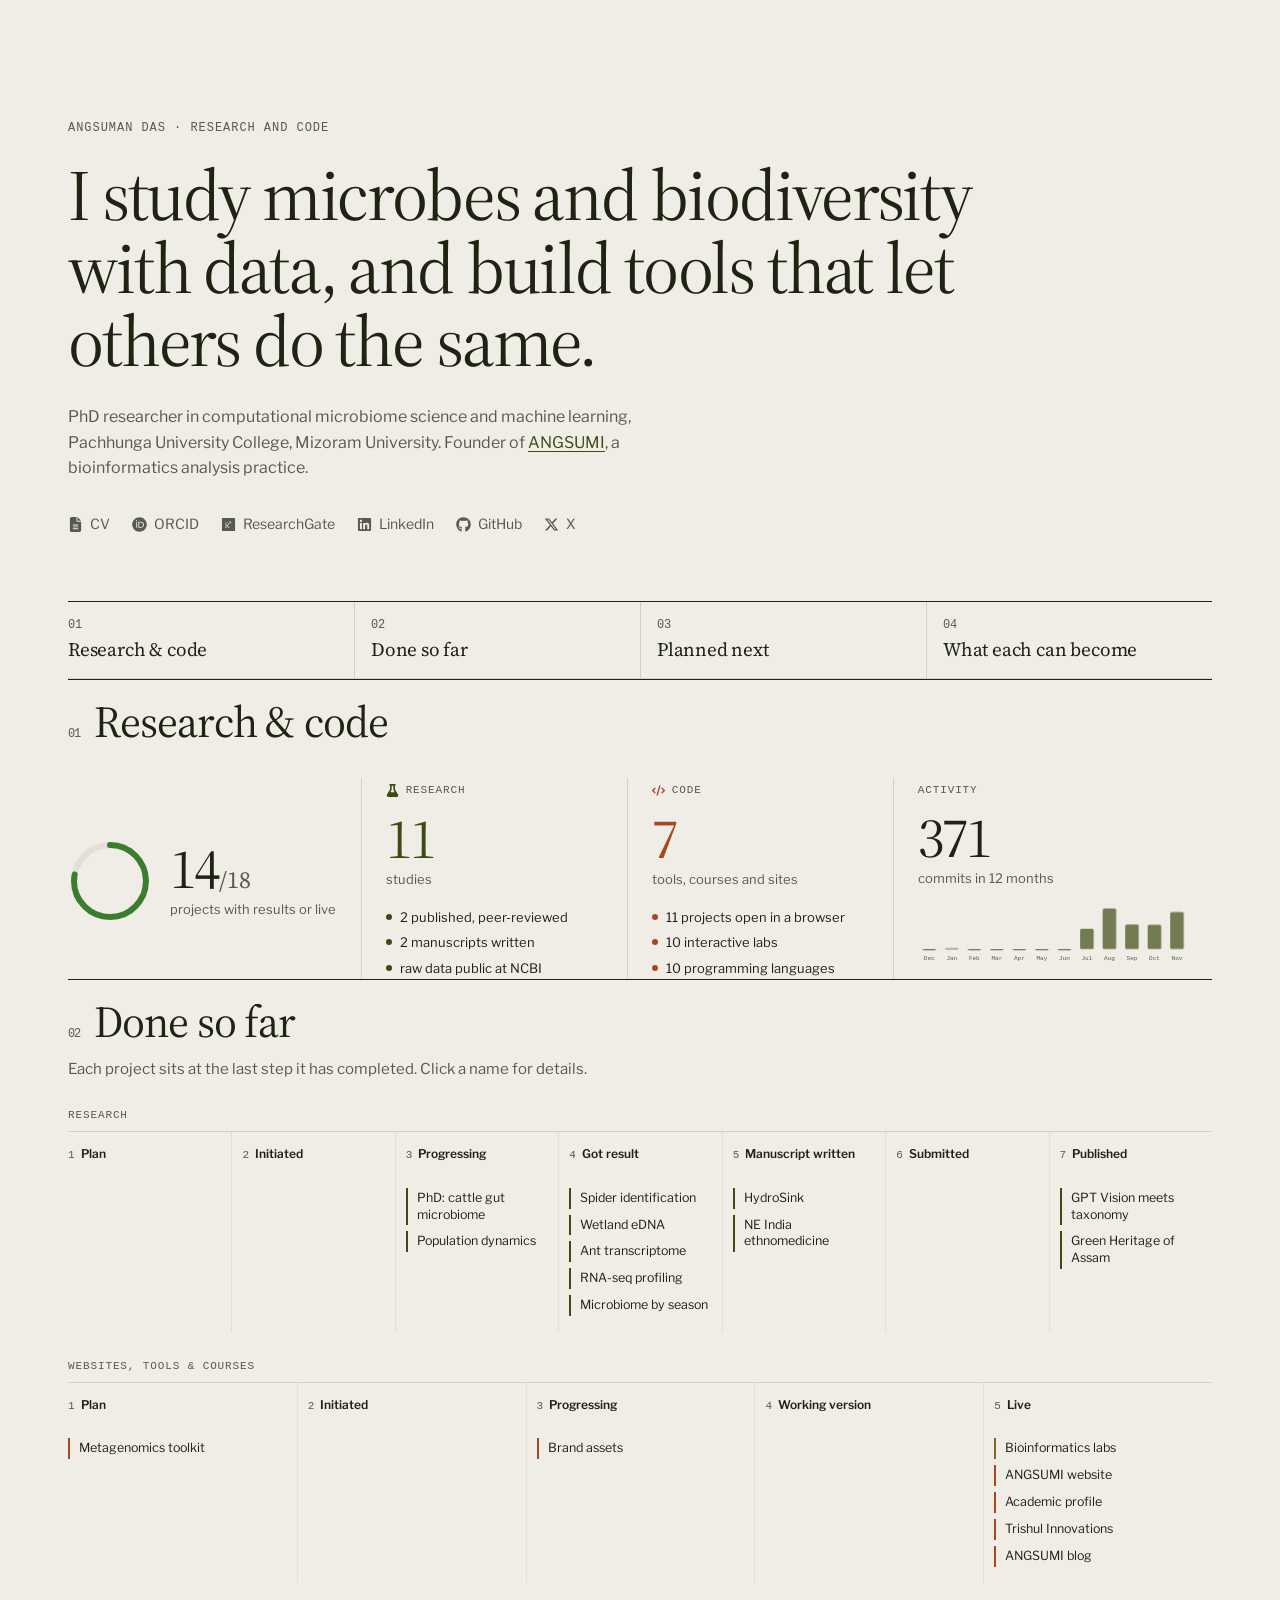
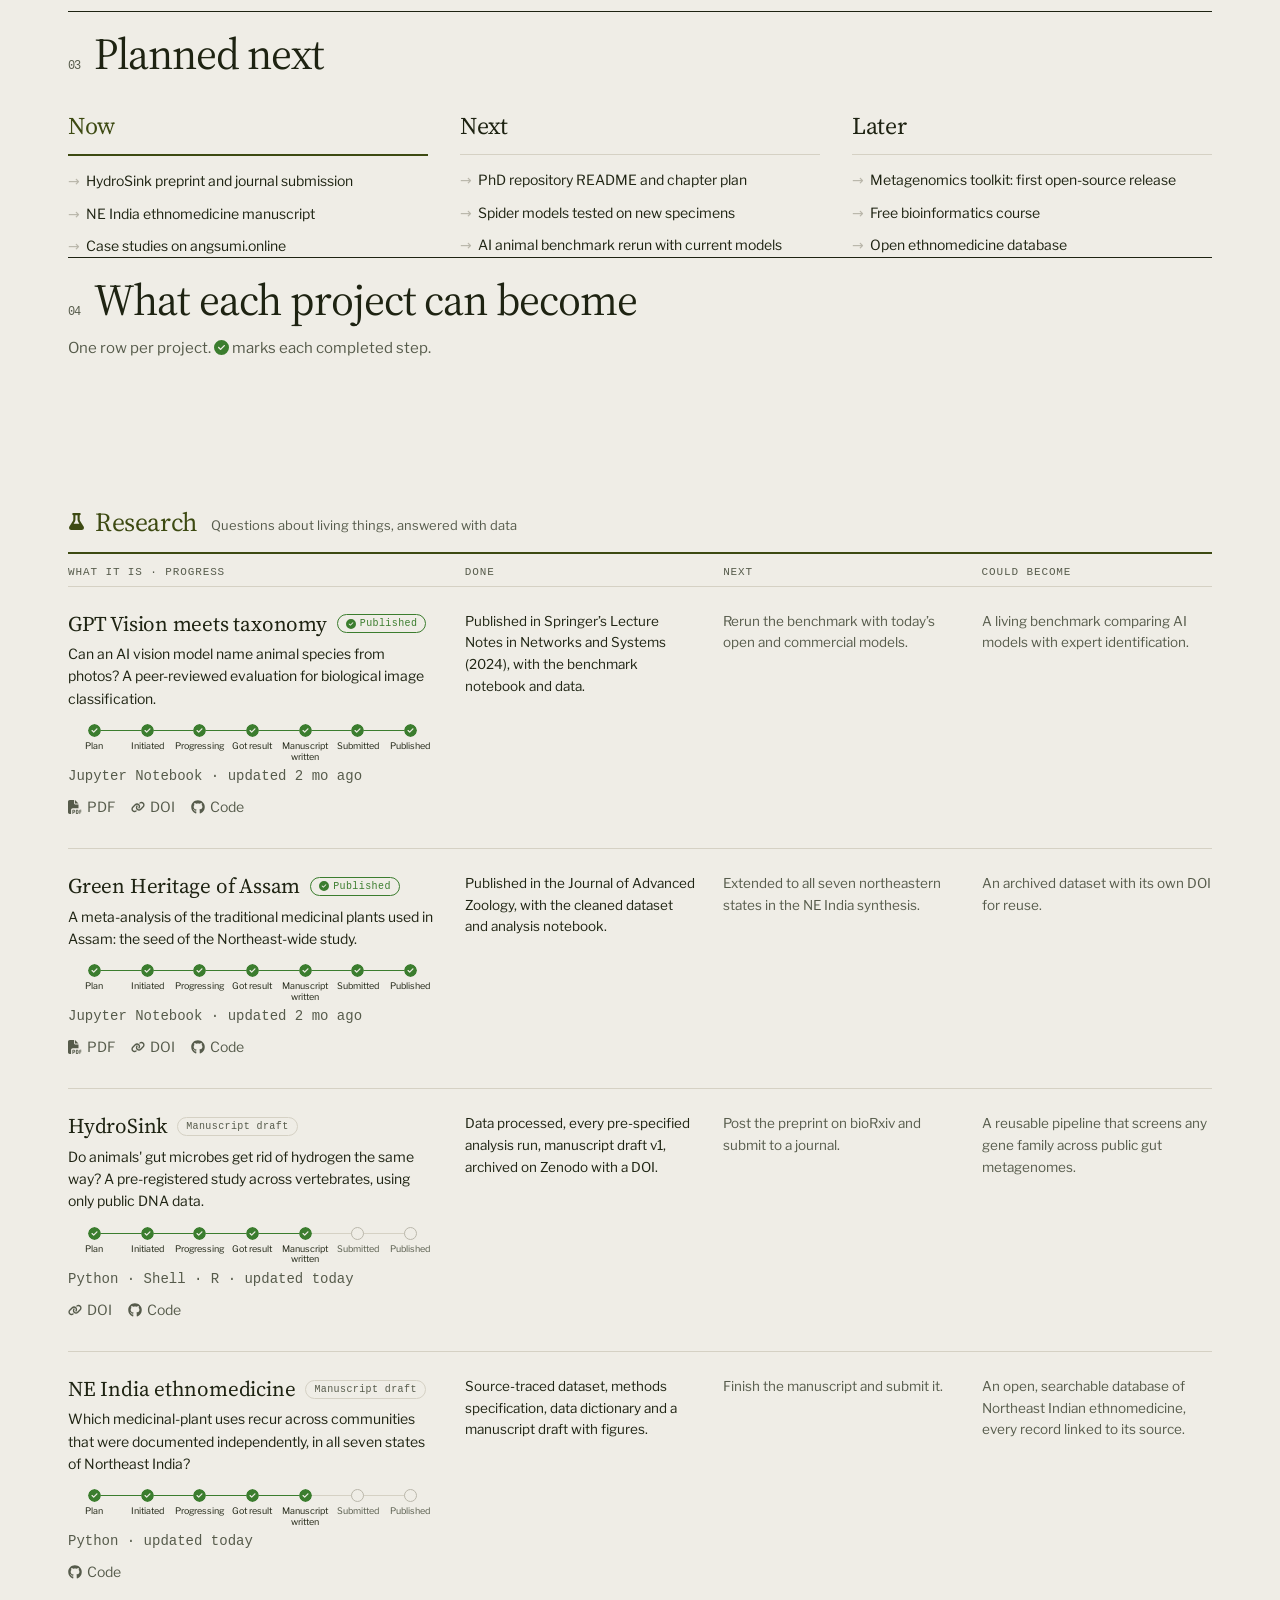
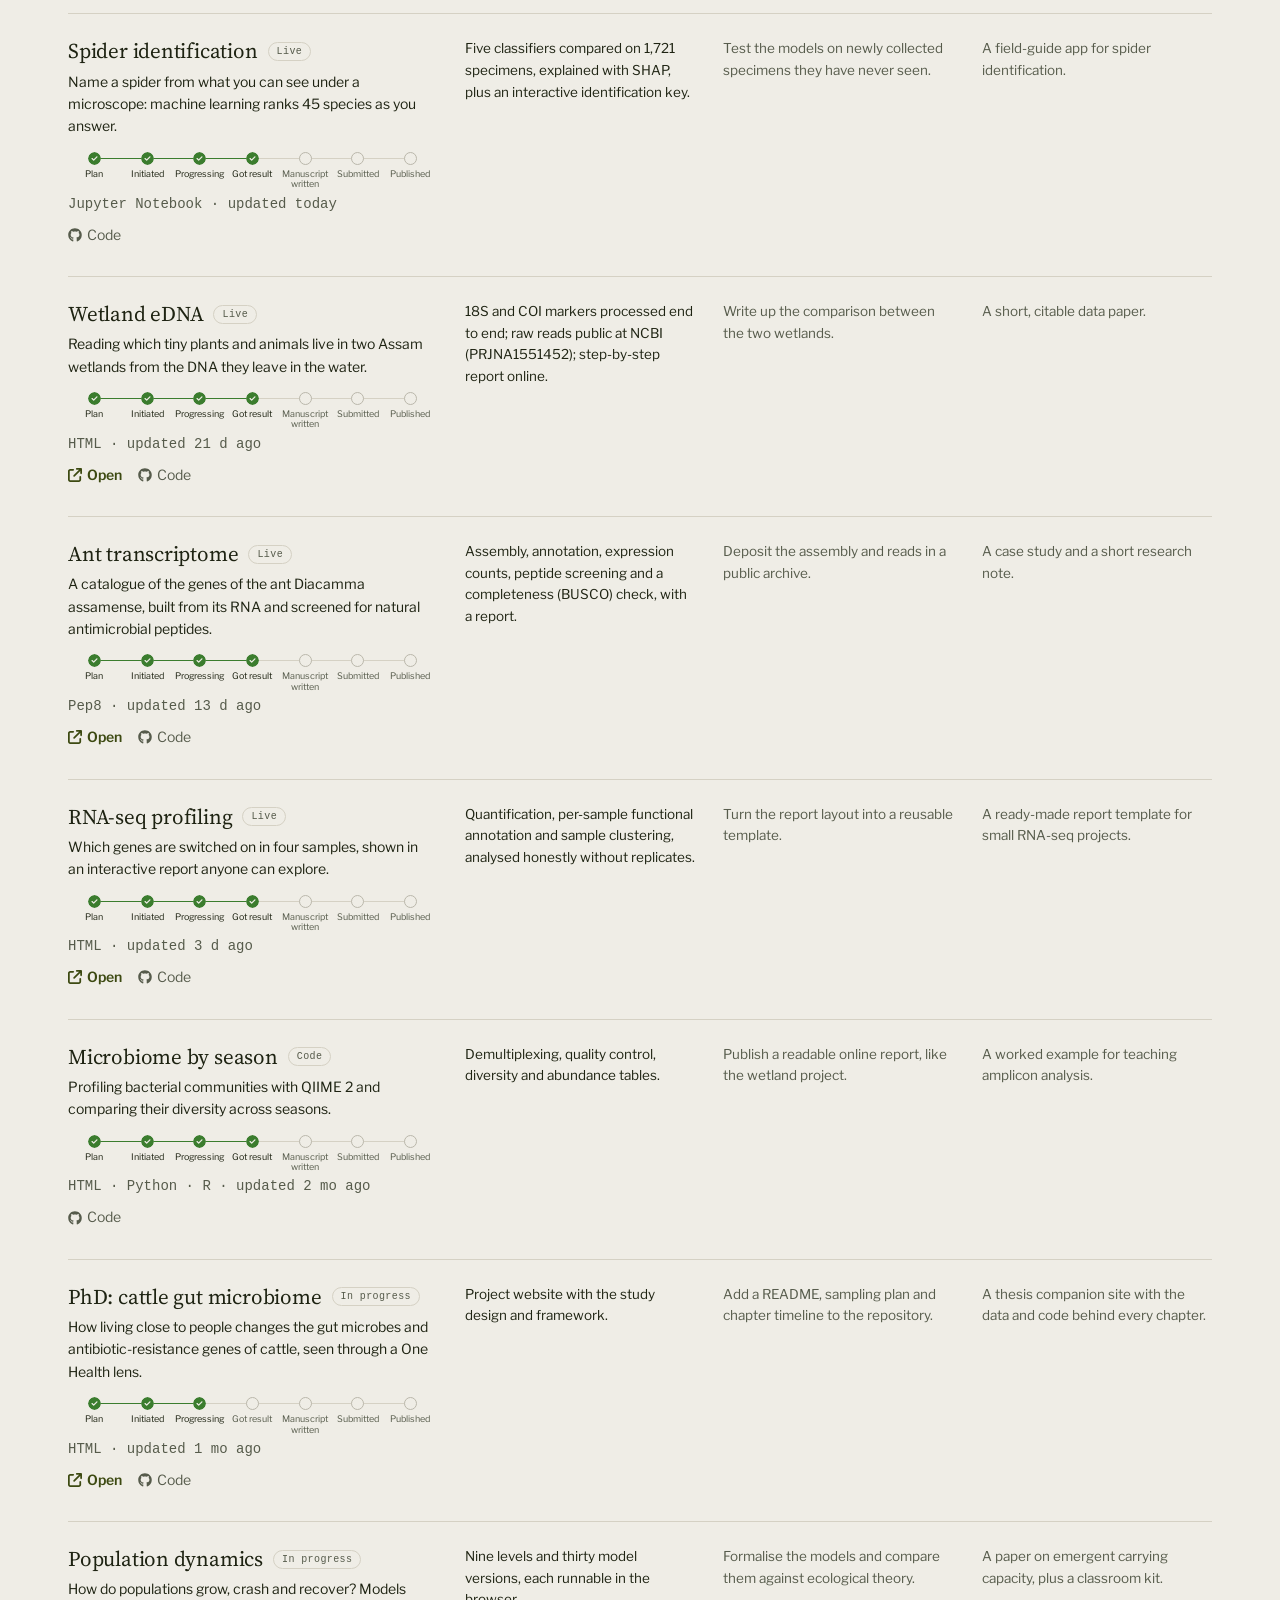
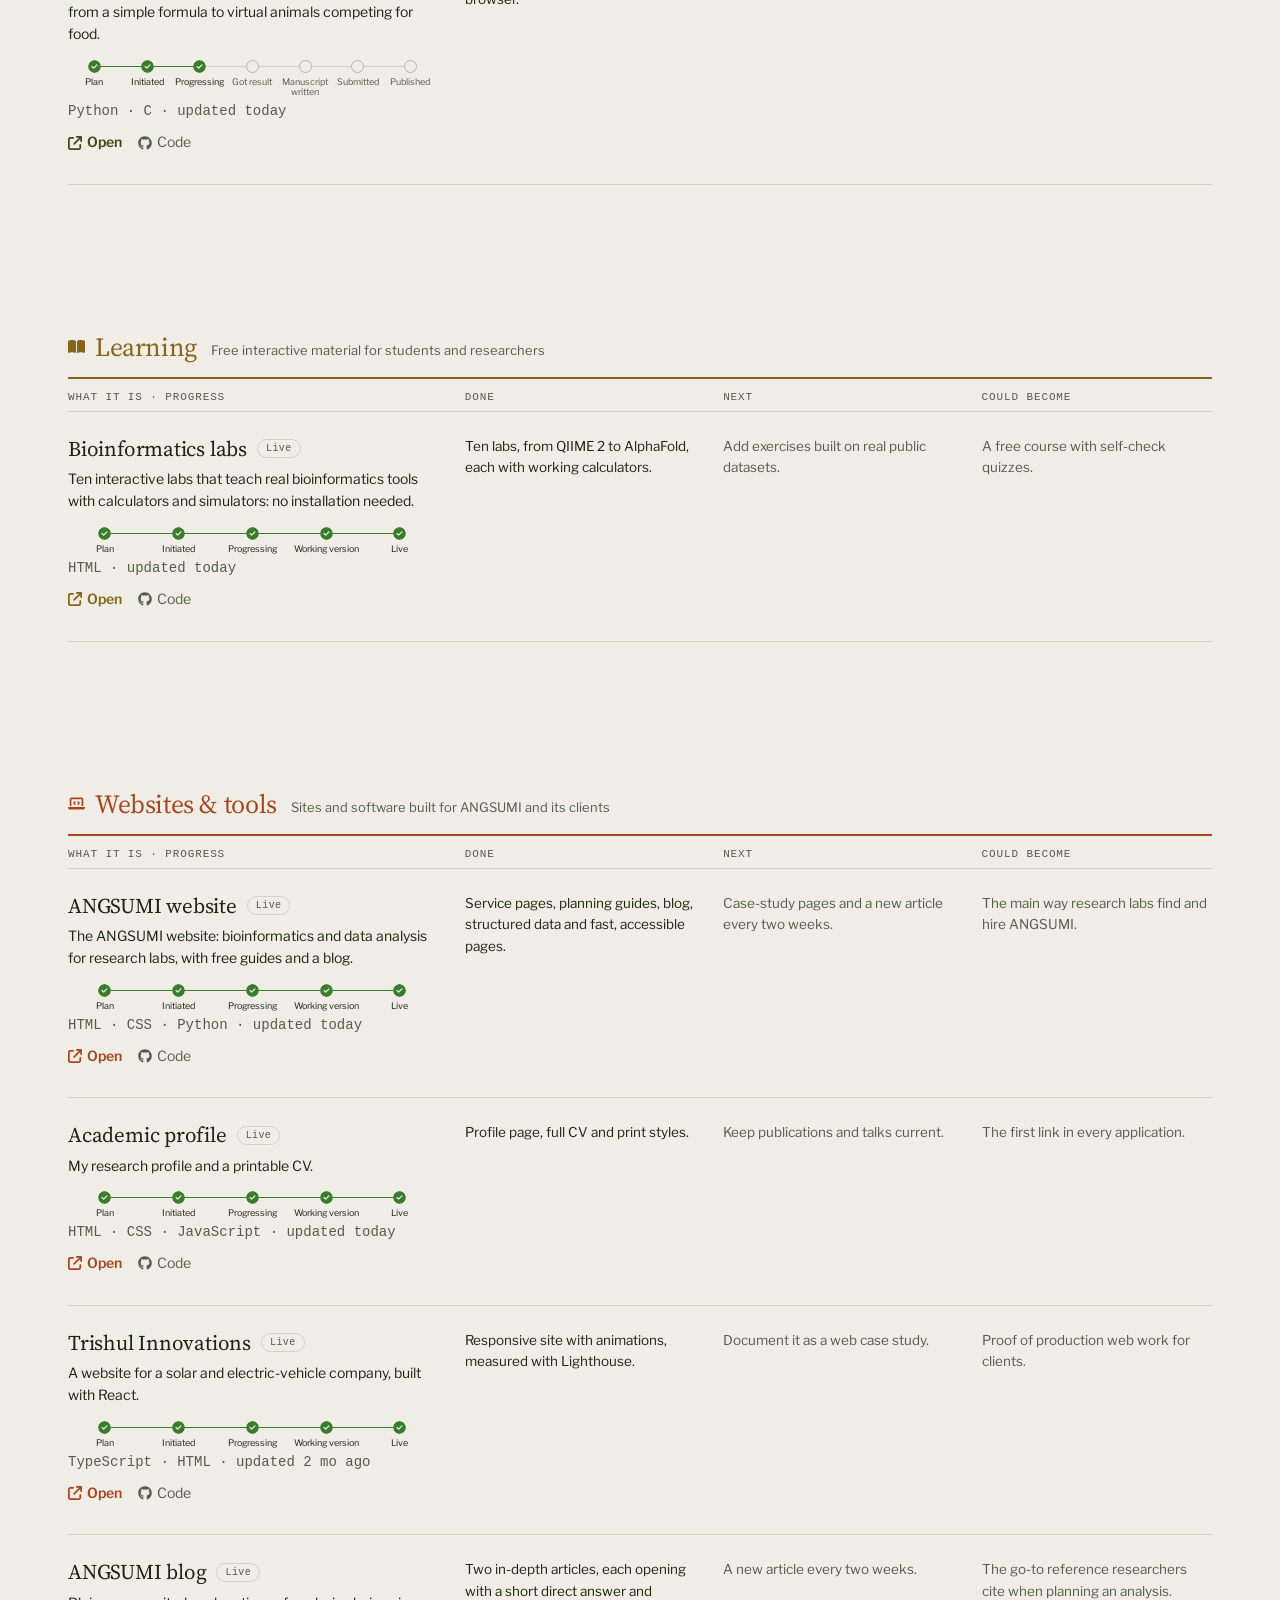
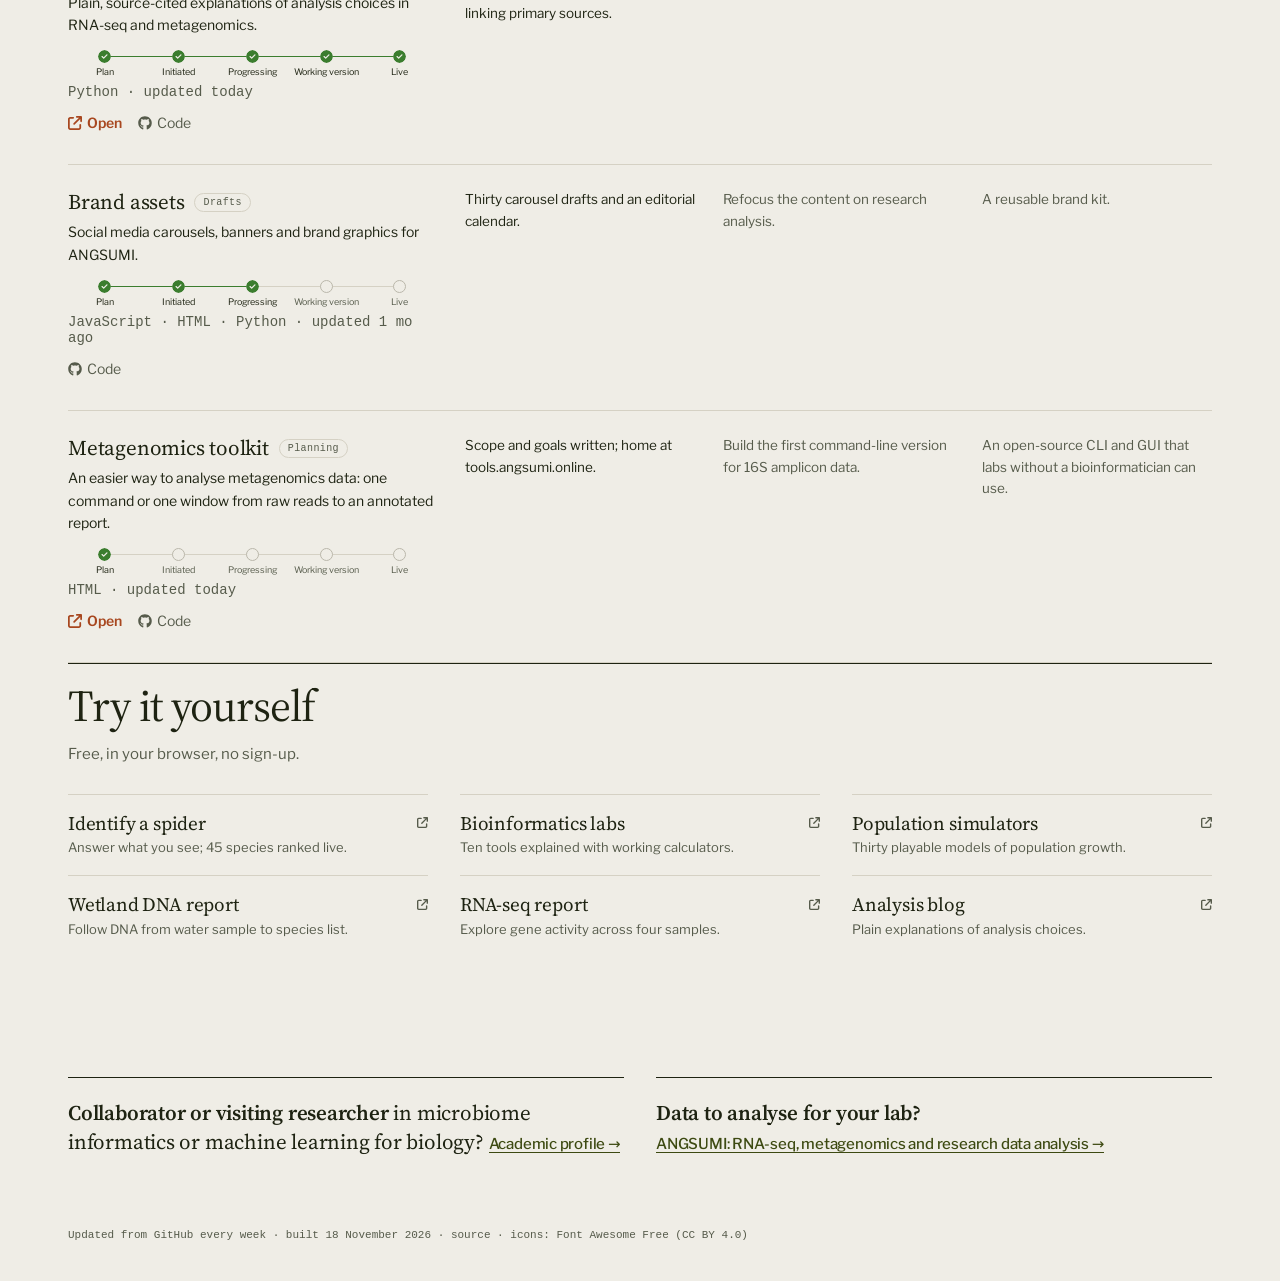
==== commit a2579a43: "Refresh dashboard data" ====
--- a/index.html
+++ b/index.html
@@ -44,7 +44,7 @@
     <div class="big"><svg class="ring" viewBox="0 0 56 56" aria-hidden="true"><circle class="track" cx="28.0" cy="28.0" r="24.0"/><circle class="fill" cx="28.0" cy="28.0" r="24.0" stroke-dasharray="117.29 150.80"/></svg><div><b>14<small>/18</small></b><span>projects with results or live</span></div></div>
     <div class="strand research"><h3><svg class="i" aria-hidden="true"><use href="#fa-flask"/></svg>Research</h3><b>11</b><span>studies</span><ul><li>2 published, peer-reviewed</li><li>2 manuscripts written</li><li>raw data public at NCBI</li></ul></div>
     <div class="strand built"><h3><svg class="i" aria-hidden="true"><use href="#fa-code"/></svg>Code</h3><b>7</b><span>tools, courses and sites</span><ul><li>11 projects open in a browser</li><li>10 interactive labs</li><li>10 programming languages</li></ul></div>
-    <div class="activity"><h3>Activity</h3><b>370</b><span>commits in 12 months</span><svg class="months" viewBox="0 0 360 78" role="img" aria-label="Commits per month over the last year"><rect x="6" y="60.0" width="18" height="1.5" rx="2"><title>0 commits in December 2025</title></rect><text x="15" y="74">Dec</text><rect x="36" y="58.9" width="18" height="1.5" rx="2"><title>2 commits in January 2026</title></rect><text x="45" y="74">Jan</text><rect x="66" y="60.0" width="18" height="1.5" rx="2"><title>0 commits in February 2026</title></rect><text x="75" y="74">Feb</text><rect x="96" y="60.0" width="18" height="1.5" rx="2"><title>0 commits in March 2026</title></rect><text x="105" y="74">Mar</text><rect x="126" y="60.0" width="18" height="1.5" rx="2"><title>0 commits in April 2026</title></rect><text x="135" y="74">Apr</text><rect x="156" y="60.0" width="18" height="1.5" rx="2"><title>0 commits in May 2026</title></rect><text x="165" y="74">May</text><rect x="186" y="60.0" width="18" height="1.5" rx="2"><title>0 commits in June 2026</title></rect><text x="195" y="74">Jun</text><rect x="216" y="33.0" width="18" height="27.0" rx="2"><title>51 commits in July 2026</title></rect><text x="225" y="74">Jul</text><rect x="246" y="6.0" width="18" height="54.0" rx="2"><title>102 commits in August 2026</title></rect><text x="255" y="74">Aug</text><rect x="276" y="27.2" width="18" height="32.8" rx="2"><title>62 commits in September 2026</title></rect><text x="285" y="74">Sep</text><rect x="306" y="27.7" width="18" height="32.3" rx="2"><title>61 commits in October 2026</title></rect><text x="315" y="74">Oct</text><rect x="336" y="11.3" width="18" height="48.7" rx="2"><title>92 commits in November 2026</title></rect><text x="345" y="74">Nov</text></svg></div>
+    <div class="activity"><h3>Activity</h3><b>371</b><span>commits in 12 months</span><svg class="months" viewBox="0 0 360 78" role="img" aria-label="Commits per month over the last year"><rect x="6" y="60.0" width="18" height="1.5" rx="2"><title>0 commits in December 2025</title></rect><text x="15" y="74">Dec</text><rect x="36" y="58.9" width="18" height="1.5" rx="2"><title>2 commits in January 2026</title></rect><text x="45" y="74">Jan</text><rect x="66" y="60.0" width="18" height="1.5" rx="2"><title>0 commits in February 2026</title></rect><text x="75" y="74">Feb</text><rect x="96" y="60.0" width="18" height="1.5" rx="2"><title>0 commits in March 2026</title></rect><text x="105" y="74">Mar</text><rect x="126" y="60.0" width="18" height="1.5" rx="2"><title>0 commits in April 2026</title></rect><text x="135" y="74">Apr</text><rect x="156" y="60.0" width="18" height="1.5" rx="2"><title>0 commits in May 2026</title></rect><text x="165" y="74">May</text><rect x="186" y="60.0" width="18" height="1.5" rx="2"><title>0 commits in June 2026</title></rect><text x="195" y="74">Jun</text><rect x="216" y="33.0" width="18" height="27.0" rx="2"><title>51 commits in July 2026</title></rect><text x="225" y="74">Jul</text><rect x="246" y="6.0" width="18" height="54.0" rx="2"><title>102 commits in August 2026</title></rect><text x="255" y="74">Aug</text><rect x="276" y="27.2" width="18" height="32.8" rx="2"><title>62 commits in September 2026</title></rect><text x="285" y="74">Sep</text><rect x="306" y="27.7" width="18" height="32.3" rx="2"><title>61 commits in October 2026</title></rect><text x="315" y="74">Oct</text><rect x="336" y="10.8" width="18" height="49.2" rx="2"><title>93 commits in November 2026</title></rect><text x="345" y="74">Nov</text></svg></div>
   </div>
 </section>
 
@@ -142,7 +142,7 @@
 <div class="cell could"><span class="lbl">Could become</span>The main way research labs find and hire ANGSUMI.</div>
 </article><article class="row build" id="p-cv">
 <div class="what"><h3>Academic profile<span class="badge ">Live</span></h3><p>My research profile and a printable CV.</p><ol class="track" aria-label="5 of 5 steps done: Plan, Initiated, Progressing, Working version, Live"><li class="ok"><svg class="i" aria-hidden="true"><use href="#fa-circle-check"/></svg><span>Plan</span></li><li class="ok"><svg class="i" aria-hidden="true"><use href="#fa-circle-check"/></svg><span>Initiated</span></li><li class="ok"><svg class="i" aria-hidden="true"><use href="#fa-circle-check"/></svg><span>Progressing</span></li><li class="ok"><svg class="i" aria-hidden="true"><use href="#fa-circle-check"/></svg><span>Working version</span></li><li class="ok"><svg class="i" aria-hidden="true"><use href="#fa-circle-check"/></svg><span>Live</span></li></ol>
-<p class="meta">HTML · CSS · JavaScript · updated 3 d ago</p><p class="links"><a class="open" href="https://angsumi.online/cv/"><svg class="i" aria-hidden="true"><use href="#fa-arrow-up-right-from-square"/></svg>Open</a><a href="https://github.com/Angsumi/cv"><svg class="i" aria-hidden="true"><use href="#fa-github"/></svg>Code</a></p></div>
+<p class="meta">HTML · CSS · JavaScript · updated today</p><p class="links"><a class="open" href="https://angsumi.online/cv/"><svg class="i" aria-hidden="true"><use href="#fa-arrow-up-right-from-square"/></svg>Open</a><a href="https://github.com/Angsumi/cv"><svg class="i" aria-hidden="true"><use href="#fa-github"/></svg>Code</a></p></div>
 <div class="cell done"><span class="lbl">Done</span>Profile page, full CV and print styles.</div>
 <div class="cell next"><span class="lbl">Next</span>Keep publications and talks current.</div>
 <div class="cell could"><span class="lbl">Could become</span>The first link in every application.</div>
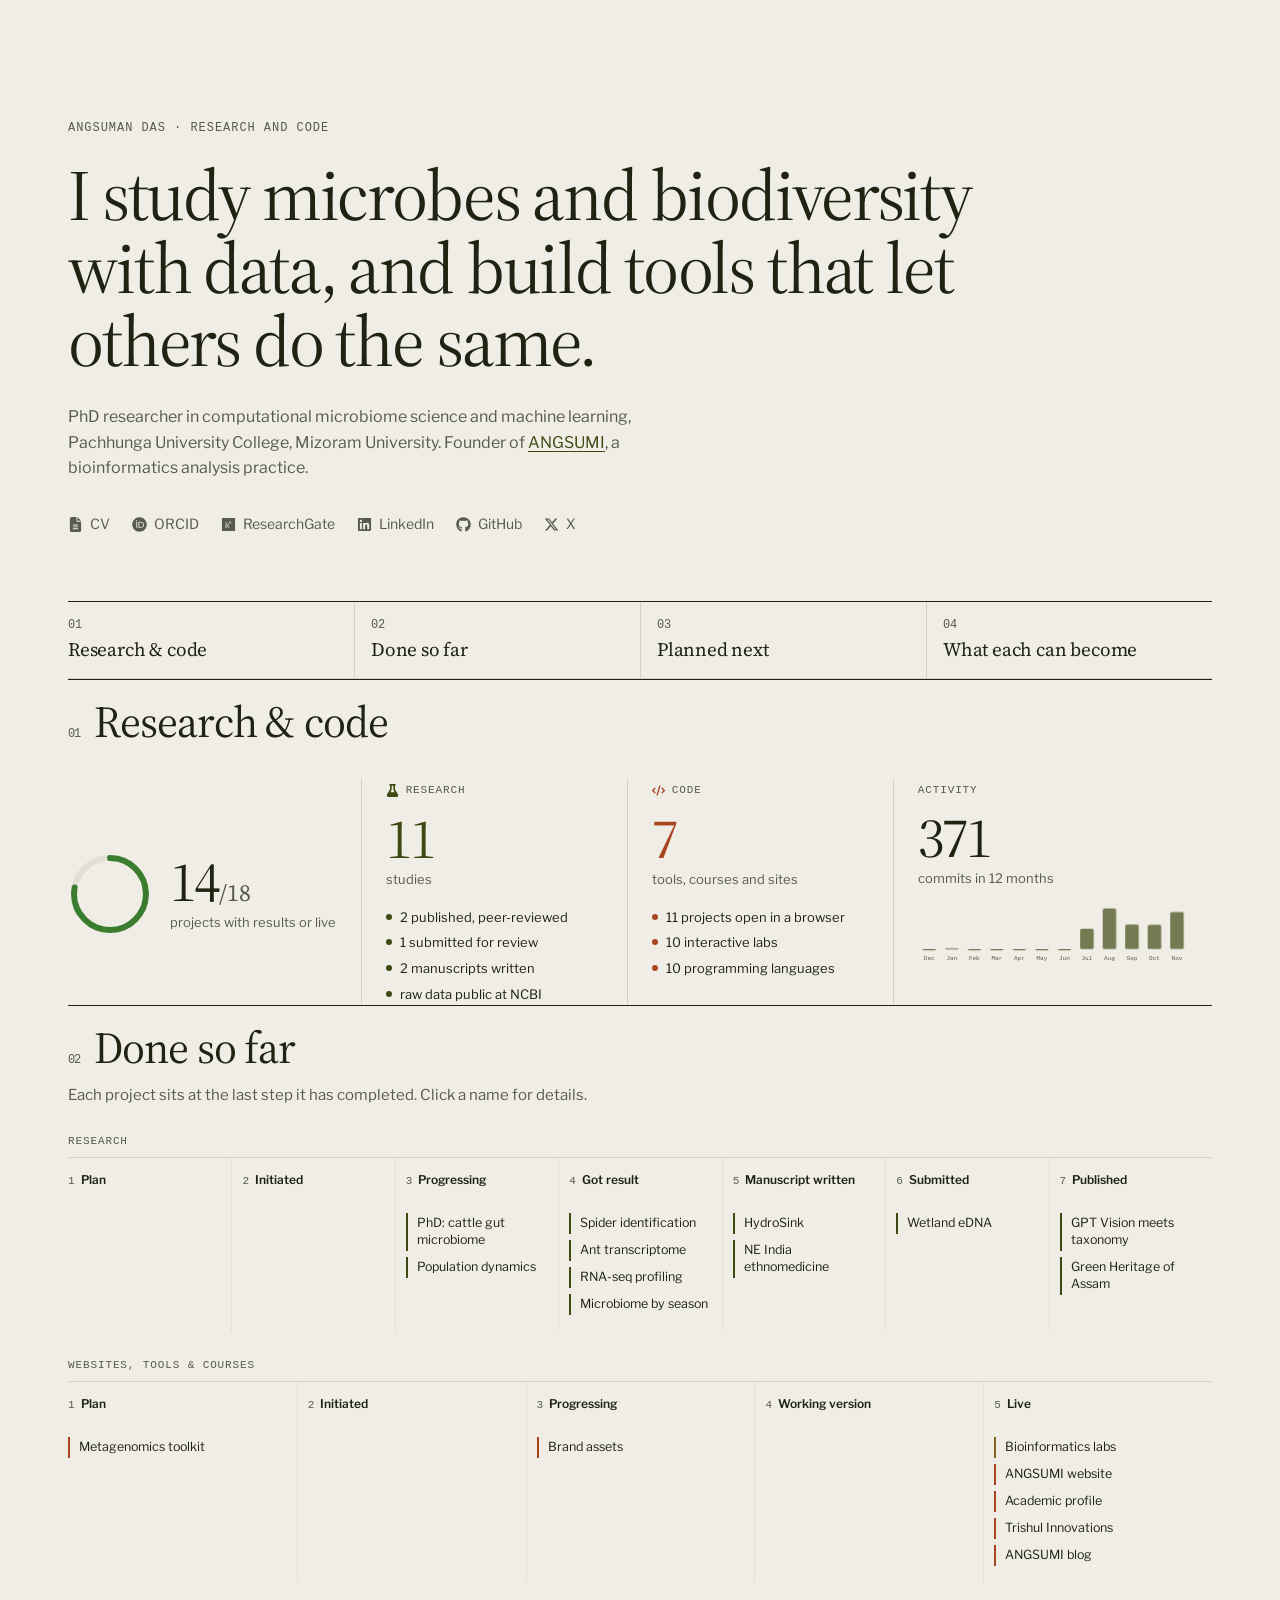
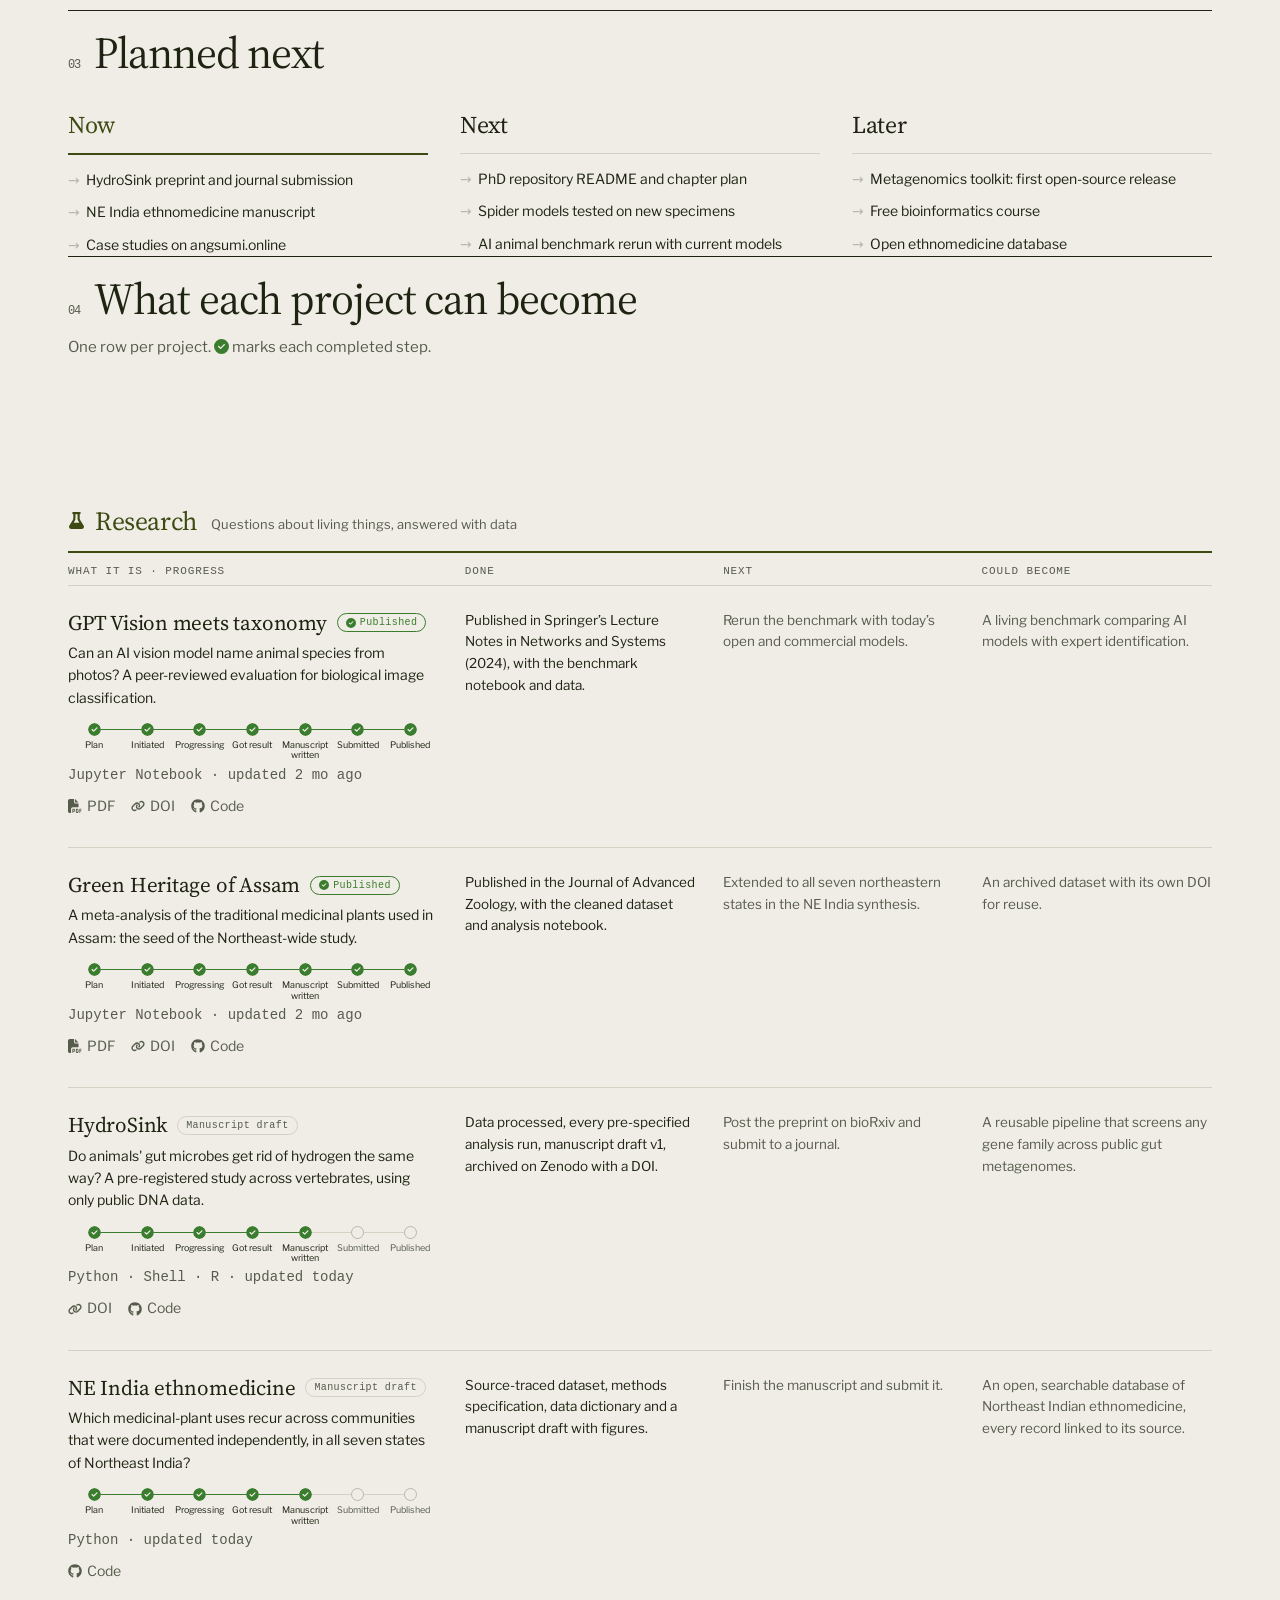
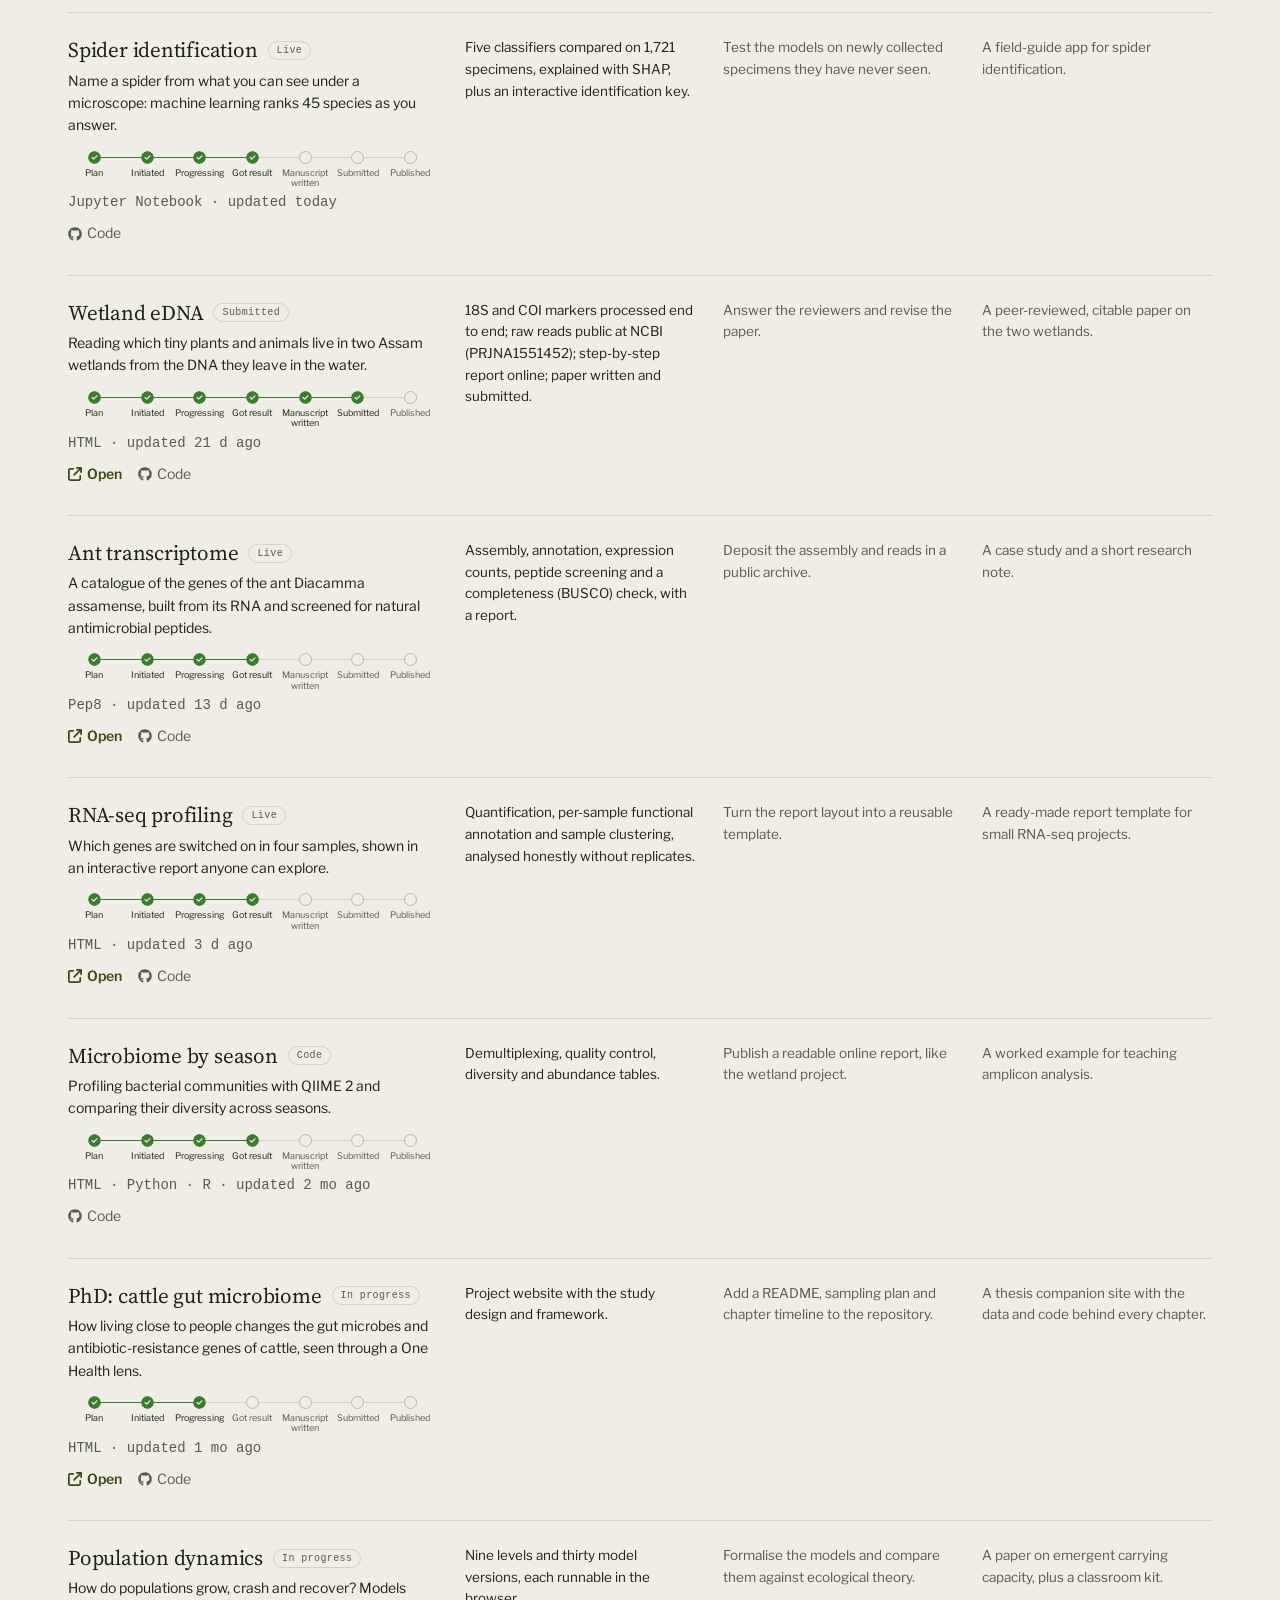
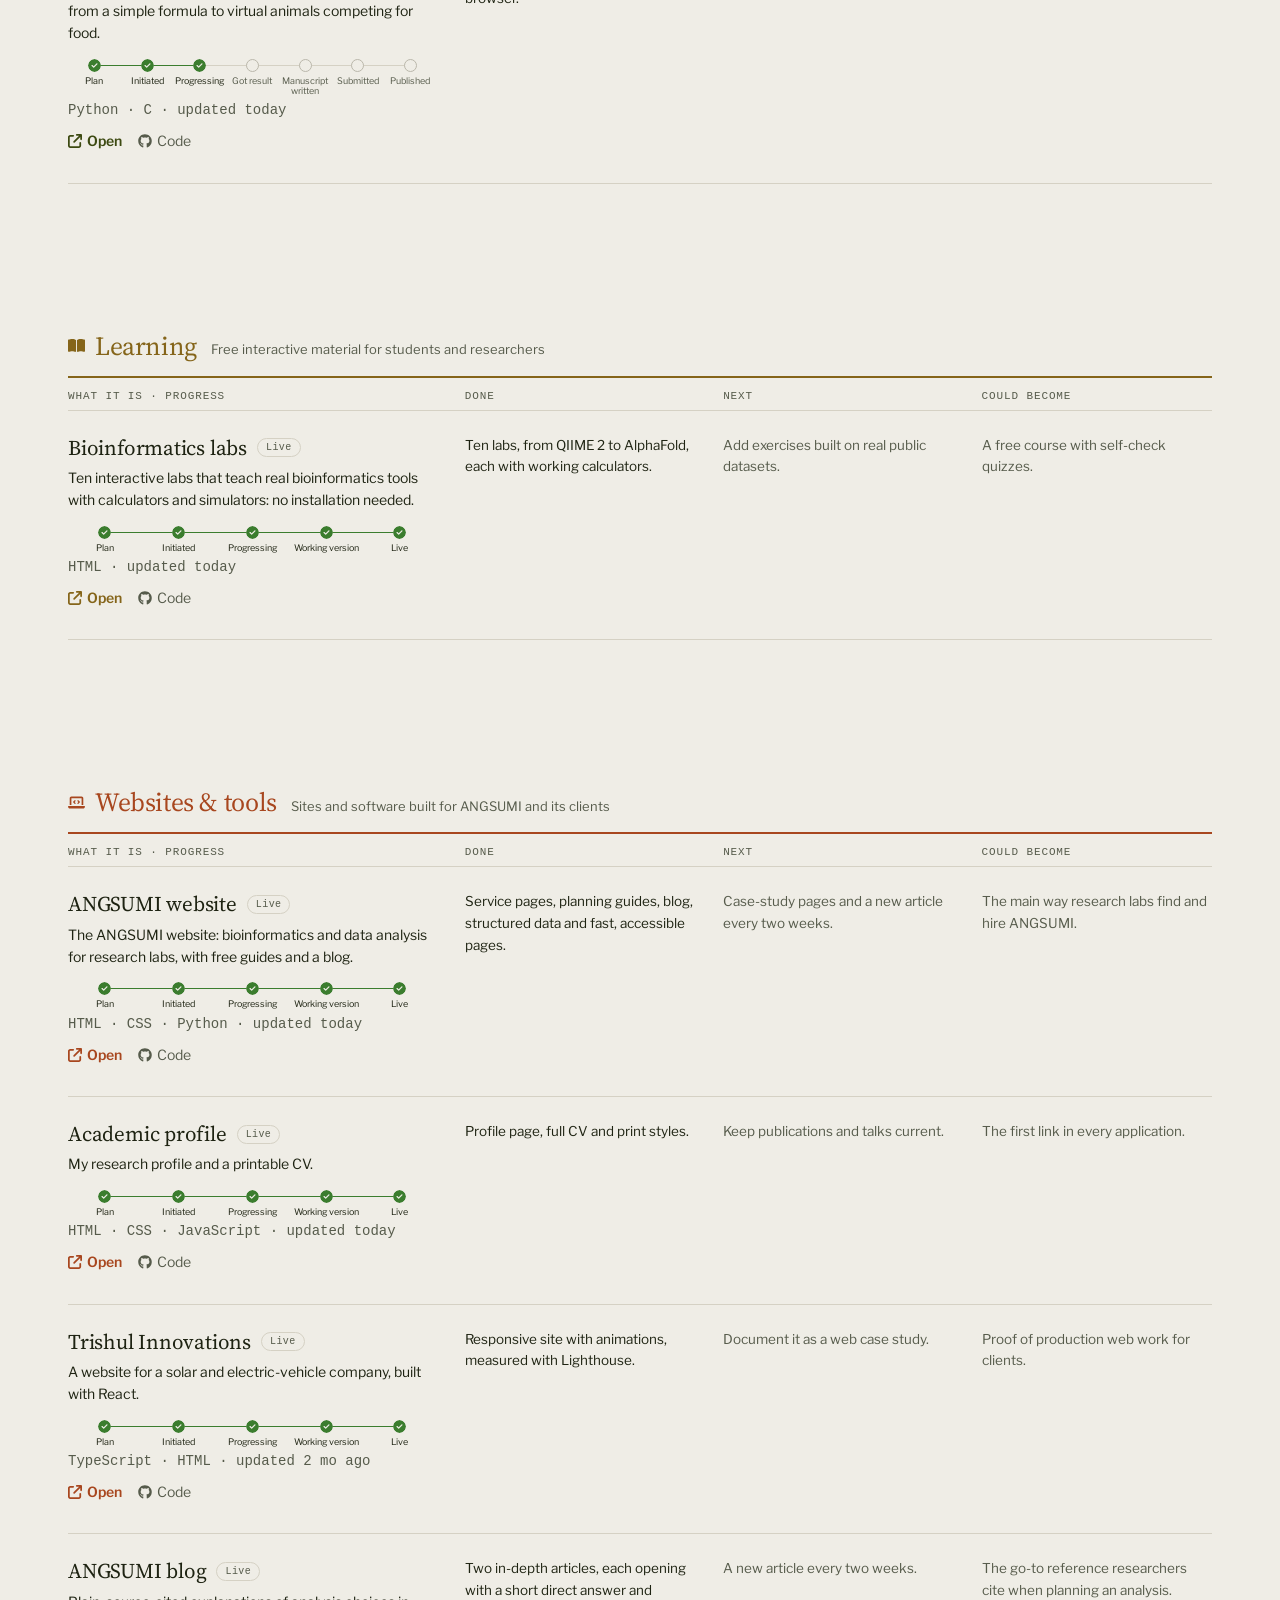
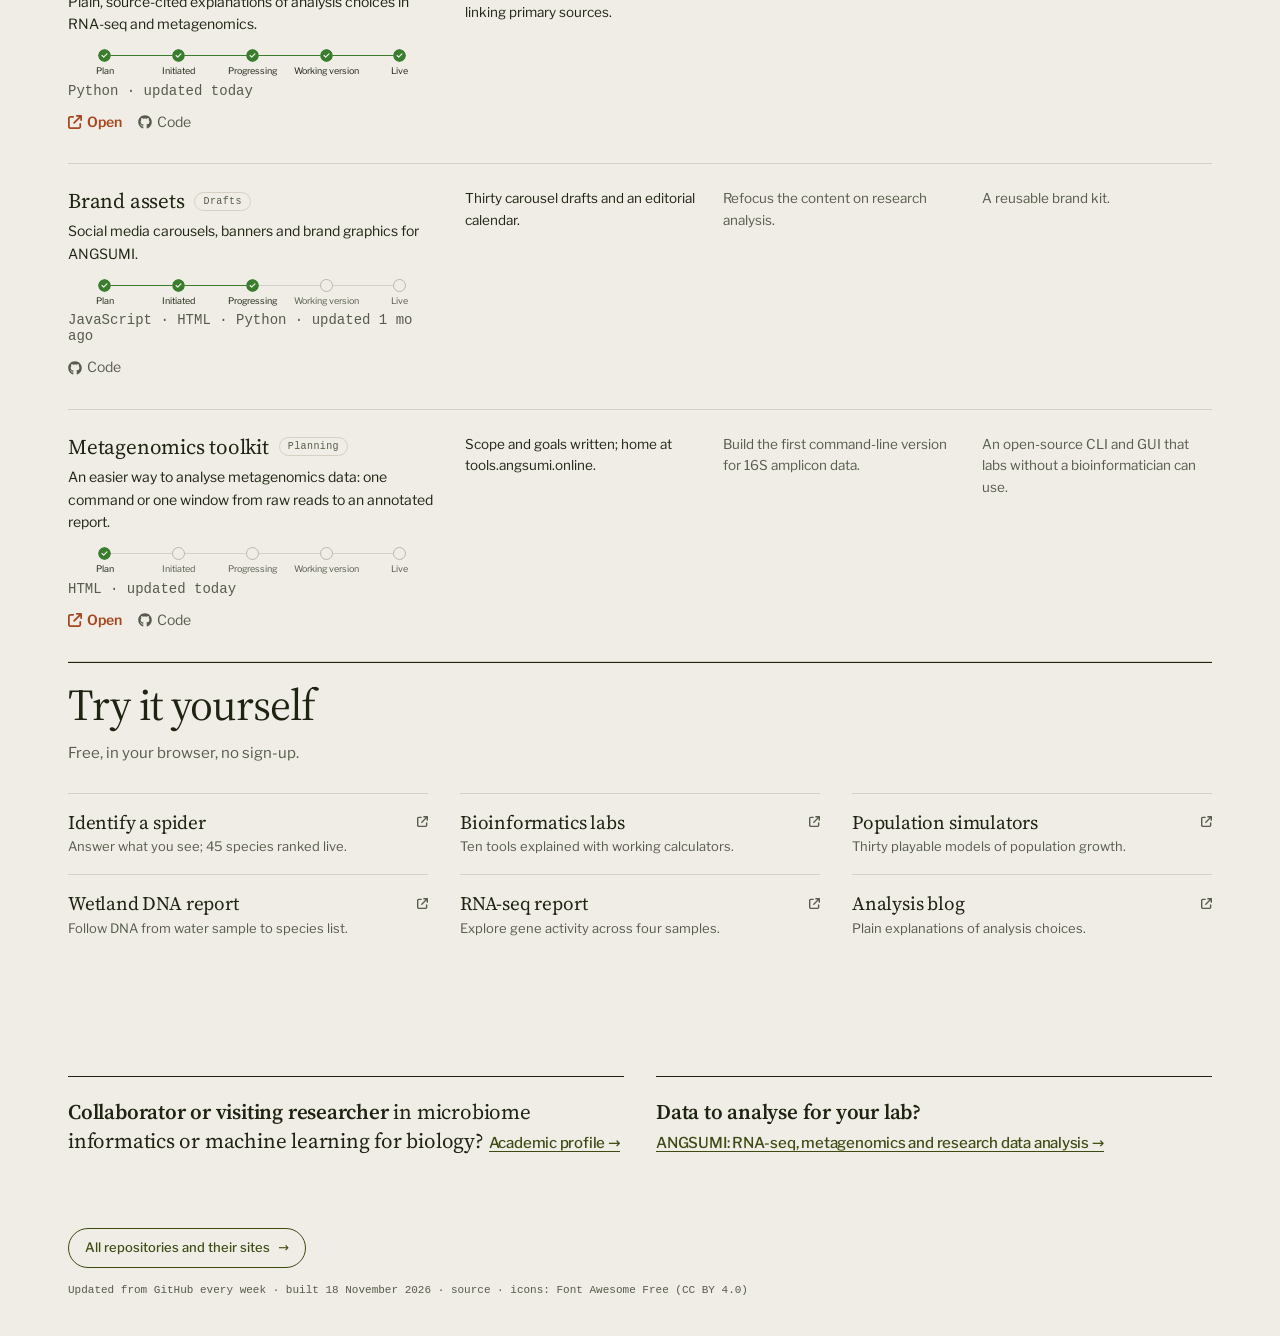
==== commit 7c5ff8b3: "Mark wetland eDNA paper submitted; add all-repositories page with footer button Co-Authored-By: Clau" ====
--- a/index.html
+++ b/index.html
@@ -42,7 +42,7 @@
   <h2 id="show-h" class="title"><i>01</i>Research &amp; code</h2>
   <div class="glance">
     <div class="big"><svg class="ring" viewBox="0 0 56 56" aria-hidden="true"><circle class="track" cx="28.0" cy="28.0" r="24.0"/><circle class="fill" cx="28.0" cy="28.0" r="24.0" stroke-dasharray="117.29 150.80"/></svg><div><b>14<small>/18</small></b><span>projects with results or live</span></div></div>
-    <div class="strand research"><h3><svg class="i" aria-hidden="true"><use href="#fa-flask"/></svg>Research</h3><b>11</b><span>studies</span><ul><li>2 published, peer-reviewed</li><li>2 manuscripts written</li><li>raw data public at NCBI</li></ul></div>
+    <div class="strand research"><h3><svg class="i" aria-hidden="true"><use href="#fa-flask"/></svg>Research</h3><b>11</b><span>studies</span><ul><li>2 published, peer-reviewed</li><li>1 submitted for review</li><li>2 manuscripts written</li><li>raw data public at NCBI</li></ul></div>
     <div class="strand built"><h3><svg class="i" aria-hidden="true"><use href="#fa-code"/></svg>Code</h3><b>7</b><span>tools, courses and sites</span><ul><li>11 projects open in a browser</li><li>10 interactive labs</li><li>10 programming languages</li></ul></div>
     <div class="activity"><h3>Activity</h3><b>371</b><span>commits in 12 months</span><svg class="months" viewBox="0 0 360 78" role="img" aria-label="Commits per month over the last year"><rect x="6" y="60.0" width="18" height="1.5" rx="2"><title>0 commits in December 2025</title></rect><text x="15" y="74">Dec</text><rect x="36" y="58.9" width="18" height="1.5" rx="2"><title>2 commits in January 2026</title></rect><text x="45" y="74">Jan</text><rect x="66" y="60.0" width="18" height="1.5" rx="2"><title>0 commits in February 2026</title></rect><text x="75" y="74">Feb</text><rect x="96" y="60.0" width="18" height="1.5" rx="2"><title>0 commits in March 2026</title></rect><text x="105" y="74">Mar</text><rect x="126" y="60.0" width="18" height="1.5" rx="2"><title>0 commits in April 2026</title></rect><text x="135" y="74">Apr</text><rect x="156" y="60.0" width="18" height="1.5" rx="2"><title>0 commits in May 2026</title></rect><text x="165" y="74">May</text><rect x="186" y="60.0" width="18" height="1.5" rx="2"><title>0 commits in June 2026</title></rect><text x="195" y="74">Jun</text><rect x="216" y="33.0" width="18" height="27.0" rx="2"><title>51 commits in July 2026</title></rect><text x="225" y="74">Jul</text><rect x="246" y="6.0" width="18" height="54.0" rx="2"><title>102 commits in August 2026</title></rect><text x="255" y="74">Aug</text><rect x="276" y="27.2" width="18" height="32.8" rx="2"><title>62 commits in September 2026</title></rect><text x="285" y="74">Sep</text><rect x="306" y="27.7" width="18" height="32.3" rx="2"><title>61 commits in October 2026</title></rect><text x="315" y="74">Oct</text><rect x="336" y="10.8" width="18" height="49.2" rx="2"><title>93 commits in November 2026</title></rect><text x="345" y="74">Nov</text></svg></div>
   </div>
@@ -51,7 +51,7 @@
 <section class="board wrap" id="done" aria-labelledby="board-h">
   <h2 id="board-h" class="title"><i>02</i>Done so far</h2>
   <p class="lead">Each project sits at the last step it has completed. Click a name for details.</p>
-  <div class="pipe"><h3>Research</h3><div class="stages s7"><div class="col"><h4><b>1</b>Plan</h4><ol></ol></div><div class="col"><h4><b>2</b>Initiated</h4><ol></ol></div><div class="col"><h4><b>3</b>Progressing</h4><ol><li class="research"><a href="#p-phd">PhD: cattle gut microbiome</a></li><li class="research"><a href="#p-population-simulator">Population dynamics</a></li></ol></div><div class="col"><h4><b>4</b>Got result</h4><ol><li class="research"><a href="#p-spider-morphology-ml">Spider identification</a></li><li class="research"><a href="#p-sahil-metagenome">Wetland eDNA</a></li><li class="research"><a href="#p-shruti-rnaseq-denovo">Ant transcriptome</a></li><li class="research"><a href="#p-md-rnaseq">RNA-seq profiling</a></li><li class="research"><a href="#p-md-metagenome">Microbiome by season</a></li></ol></div><div class="col"><h4><b>5</b>Manuscript written</h4><ol><li class="research"><a href="#p-hydrosink">HydroSink</a></li><li class="research"><a href="#p-ne-ethnomedicine-synthesis">NE India ethnomedicine</a></li></ol></div><div class="col"><h4><b>6</b>Submitted</h4><ol></ol></div><div class="col"><h4><b>7</b>Published</h4><ol><li class="research"><a href="#p-gpt-vision-for-animal-classification">GPT Vision meets taxonomy</a></li><li class="research"><a href="#p-assam-ethnomedicine">Green Heritage of Assam</a></li></ol></div></div></div><div class="pipe"><h3>Websites, tools &amp; courses</h3><div class="stages s5"><div class="col"><h4><b>1</b>Plan</h4><ol><li class="build"><a href="#p-metagenomics-toolkit">Metagenomics toolkit</a></li></ol></div><div class="col"><h4><b>2</b>Initiated</h4><ol></ol></div><div class="col"><h4><b>3</b>Progressing</h4><ol><li class="build"><a href="#p-angsumi-social-media-asset">Brand assets</a></li></ol></div><div class="col"><h4><b>4</b>Working version</h4><ol></ol></div><div class="col"><h4><b>5</b>Live</h4><ol><li class="learning"><a href="#p-bioinformatics">Bioinformatics labs</a></li><li class="build"><a href="#p-angsumi-github-io">ANGSUMI website</a></li><li class="build"><a href="#p-cv">Academic profile</a></li><li class="build"><a href="#p-trishul">Trishul Innovations</a></li><li class="build"><a href="#p-blog">ANGSUMI blog</a></li></ol></div></div></div>
+  <div class="pipe"><h3>Research</h3><div class="stages s7"><div class="col"><h4><b>1</b>Plan</h4><ol></ol></div><div class="col"><h4><b>2</b>Initiated</h4><ol></ol></div><div class="col"><h4><b>3</b>Progressing</h4><ol><li class="research"><a href="#p-phd">PhD: cattle gut microbiome</a></li><li class="research"><a href="#p-population-simulator">Population dynamics</a></li></ol></div><div class="col"><h4><b>4</b>Got result</h4><ol><li class="research"><a href="#p-spider-morphology-ml">Spider identification</a></li><li class="research"><a href="#p-shruti-rnaseq-denovo">Ant transcriptome</a></li><li class="research"><a href="#p-md-rnaseq">RNA-seq profiling</a></li><li class="research"><a href="#p-md-metagenome">Microbiome by season</a></li></ol></div><div class="col"><h4><b>5</b>Manuscript written</h4><ol><li class="research"><a href="#p-hydrosink">HydroSink</a></li><li class="research"><a href="#p-ne-ethnomedicine-synthesis">NE India ethnomedicine</a></li></ol></div><div class="col"><h4><b>6</b>Submitted</h4><ol><li class="research"><a href="#p-sahil-metagenome">Wetland eDNA</a></li></ol></div><div class="col"><h4><b>7</b>Published</h4><ol><li class="research"><a href="#p-gpt-vision-for-animal-classification">GPT Vision meets taxonomy</a></li><li class="research"><a href="#p-assam-ethnomedicine">Green Heritage of Assam</a></li></ol></div></div></div><div class="pipe"><h3>Websites, tools &amp; courses</h3><div class="stages s5"><div class="col"><h4><b>1</b>Plan</h4><ol><li class="build"><a href="#p-metagenomics-toolkit">Metagenomics toolkit</a></li></ol></div><div class="col"><h4><b>2</b>Initiated</h4><ol></ol></div><div class="col"><h4><b>3</b>Progressing</h4><ol><li class="build"><a href="#p-angsumi-social-media-asset">Brand assets</a></li></ol></div><div class="col"><h4><b>4</b>Working version</h4><ol></ol></div><div class="col"><h4><b>5</b>Live</h4><ol><li class="learning"><a href="#p-bioinformatics">Bioinformatics labs</a></li><li class="build"><a href="#p-angsumi-github-io">ANGSUMI website</a></li><li class="build"><a href="#p-cv">Academic profile</a></li><li class="build"><a href="#p-trishul">Trishul Innovations</a></li><li class="build"><a href="#p-blog">ANGSUMI blog</a></li></ol></div></div></div>
 </section>
 
 <section class="plan wrap" id="plan" aria-labelledby="plan-h">
@@ -93,11 +93,11 @@
 <div class="cell next"><span class="lbl">Next</span>Test the models on newly collected specimens they have never seen.</div>
 <div class="cell could"><span class="lbl">Could become</span>A field-guide app for spider identification.</div>
 </article><article class="row research" id="p-sahil-metagenome">
-<div class="what"><h3>Wetland eDNA<span class="badge ">Live</span></h3><p>Reading which tiny plants and animals live in two Assam wetlands from the DNA they leave in the water.</p><ol class="track" aria-label="4 of 7 steps done: Plan, Initiated, Progressing, Got result"><li class="ok"><svg class="i" aria-hidden="true"><use href="#fa-circle-check"/></svg><span>Plan</span></li><li class="ok"><svg class="i" aria-hidden="true"><use href="#fa-circle-check"/></svg><span>Initiated</span></li><li class="ok"><svg class="i" aria-hidden="true"><use href="#fa-circle-check"/></svg><span>Progressing</span></li><li class="ok"><svg class="i" aria-hidden="true"><use href="#fa-circle-check"/></svg><span>Got result</span></li><li class="todo"><i></i><span>Manuscript written</span></li><li class="todo"><i></i><span>Submitted</span></li><li class="todo"><i></i><span>Published</span></li></ol>
+<div class="what"><h3>Wetland eDNA<span class="badge ">Submitted</span></h3><p>Reading which tiny plants and animals live in two Assam wetlands from the DNA they leave in the water.</p><ol class="track" aria-label="6 of 7 steps done: Plan, Initiated, Progressing, Got result, Manuscript written, Submitted"><li class="ok"><svg class="i" aria-hidden="true"><use href="#fa-circle-check"/></svg><span>Plan</span></li><li class="ok"><svg class="i" aria-hidden="true"><use href="#fa-circle-check"/></svg><span>Initiated</span></li><li class="ok"><svg class="i" aria-hidden="true"><use href="#fa-circle-check"/></svg><span>Progressing</span></li><li class="ok"><svg class="i" aria-hidden="true"><use href="#fa-circle-check"/></svg><span>Got result</span></li><li class="ok"><svg class="i" aria-hidden="true"><use href="#fa-circle-check"/></svg><span>Manuscript written</span></li><li class="ok"><svg class="i" aria-hidden="true"><use href="#fa-circle-check"/></svg><span>Submitted</span></li><li class="todo"><i></i><span>Published</span></li></ol>
 <p class="meta">HTML · updated 21 d ago</p><p class="links"><a class="open" href="https://angsumi.online/Sahil_Metagenome/"><svg class="i" aria-hidden="true"><use href="#fa-arrow-up-right-from-square"/></svg>Open</a><a href="https://github.com/Angsumi/Sahil_Metagenome"><svg class="i" aria-hidden="true"><use href="#fa-github"/></svg>Code</a></p></div>
-<div class="cell done"><span class="lbl">Done</span>18S and COI markers processed end to end; raw reads public at NCBI (PRJNA1551452); step-by-step report online.</div>
-<div class="cell next"><span class="lbl">Next</span>Write up the comparison between the two wetlands.</div>
-<div class="cell could"><span class="lbl">Could become</span>A short, citable data paper.</div>
+<div class="cell done"><span class="lbl">Done</span>18S and COI markers processed end to end; raw reads public at NCBI (PRJNA1551452); step-by-step report online; paper written and submitted.</div>
+<div class="cell next"><span class="lbl">Next</span>Answer the reviewers and revise the paper.</div>
+<div class="cell could"><span class="lbl">Could become</span>A peer-reviewed, citable paper on the two wetlands.</div>
 </article><article class="row research" id="p-shruti-rnaseq-denovo">
 <div class="what"><h3>Ant transcriptome<span class="badge ">Live</span></h3><p>A catalogue of the genes of the ant Diacamma assamense, built from its RNA and screened for natural antimicrobial peptides.</p><ol class="track" aria-label="4 of 7 steps done: Plan, Initiated, Progressing, Got result"><li class="ok"><svg class="i" aria-hidden="true"><use href="#fa-circle-check"/></svg><span>Plan</span></li><li class="ok"><svg class="i" aria-hidden="true"><use href="#fa-circle-check"/></svg><span>Initiated</span></li><li class="ok"><svg class="i" aria-hidden="true"><use href="#fa-circle-check"/></svg><span>Progressing</span></li><li class="ok"><svg class="i" aria-hidden="true"><use href="#fa-circle-check"/></svg><span>Got result</span></li><li class="todo"><i></i><span>Manuscript written</span></li><li class="todo"><i></i><span>Submitted</span></li><li class="todo"><i></i><span>Published</span></li></ol>
 <p class="meta">Pep8 · updated 13 d ago</p><p class="links"><a class="open" href="https://angsumi.online/Shruti_RNAseq_DeNovo/"><svg class="i" aria-hidden="true"><use href="#fa-arrow-up-right-from-square"/></svg>Open</a><a href="https://github.com/Angsumi/Shruti_RNAseq_DeNovo"><svg class="i" aria-hidden="true"><use href="#fa-github"/></svg>Code</a></p></div>
@@ -184,6 +184,6 @@
   <p><b>Data to analyse for your lab?</b> <a href="https://angsumi.online/">ANGSUMI: RNA-seq, metagenomics and research data analysis →</a></p>
 </section>
 </main>
-<footer class="wrap foot">Updated from GitHub every week · built <time datetime="2026-11-18">18 November 2026</time> · <a href="https://github.com/Angsumi/Angsuman_Das">source</a> · icons: <a href="https://fontawesome.com/license/free">Font Awesome Free</a> (CC BY 4.0)</footer>
+<footer class="wrap foot"><a class="footbtn" href="repos.html">All repositories and their sites <span aria-hidden="true">→</span></a><br>Updated from GitHub every week · built <time datetime="2026-11-18">18 November 2026</time> · <a href="https://github.com/Angsumi/Angsuman_Das">source</a> · icons: <a href="https://fontawesome.com/license/free">Font Awesome Free</a> (CC BY 4.0)</footer>
 </body>
 </html>
--- a/style.css
+++ b/style.css
@@ -171,3 +171,18 @@
   .lbl{display:block;font:500 10px var(--mono);letter-spacing:.08em;text-transform:uppercase;color:var(--c);margin-bottom:2px}
 }
 @media (max-width:520px){.glance{grid-template-columns:1fr}.glance>div{border-left:0;padding-left:0}.goals a{font-size:16px}}
+
+/* Footer button + repositories page */
+.footbtn{display:inline-flex;align-items:center;gap:8px;min-height:40px;margin-bottom:16px;padding:8px 16px;border:1px solid var(--accent);border-radius:999px;
+  font:500 13px/1 var(--sans);color:var(--accent);background:none;transition:transform .15s var(--ease),background-color .15s var(--ease),color .15s var(--ease)}
+.footbtn:hover{background:var(--accent);color:var(--paper);transform:translateY(-1px)}
+.footbtn:active{transform:scale(.98)}
+.kicker a{color:var(--soft);background-size:0 1px;background-position:100% 100%}
+.kicker a:hover{color:var(--ink);background-size:100% 1px;background-position:0 100%}
+.repos{list-style:none;margin:24px 0 0;padding:0;border-top:1px solid var(--line)}
+.repo{display:grid;grid-template-columns:minmax(0,1.6fr) 1fr 1.2fr;gap:8px 28px;align-items:baseline;padding:18px 0;border-bottom:1px solid var(--line)}
+.repo h3{font:400 20px/1.25 var(--serif);letter-spacing:-.01em;overflow-wrap:anywhere}
+.repo div>p{margin:4px 0 0;font-size:13.5px;color:var(--soft)}
+.repo .meta{margin:0}.repo .links{margin:0}
+.repo .links .open{color:var(--accent)}
+@media (max-width:900px){.repo{grid-template-columns:1fr}}
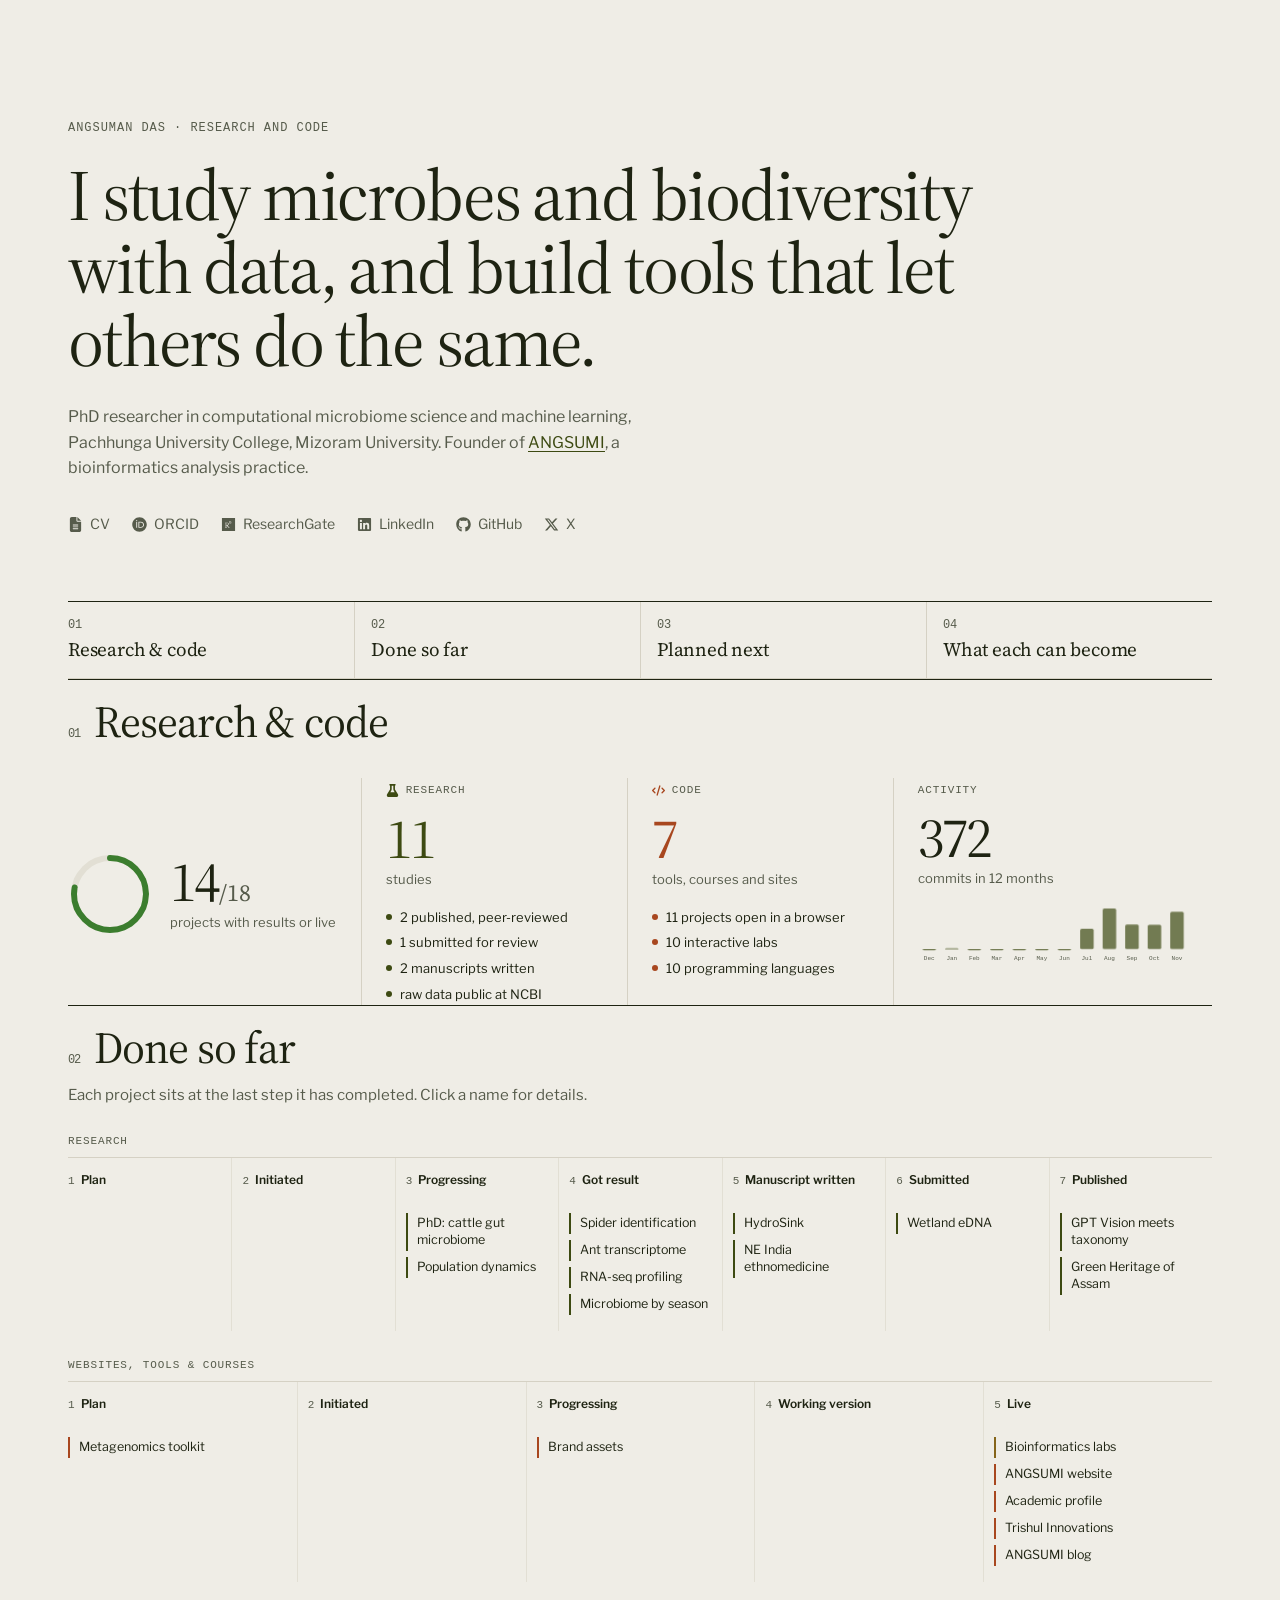
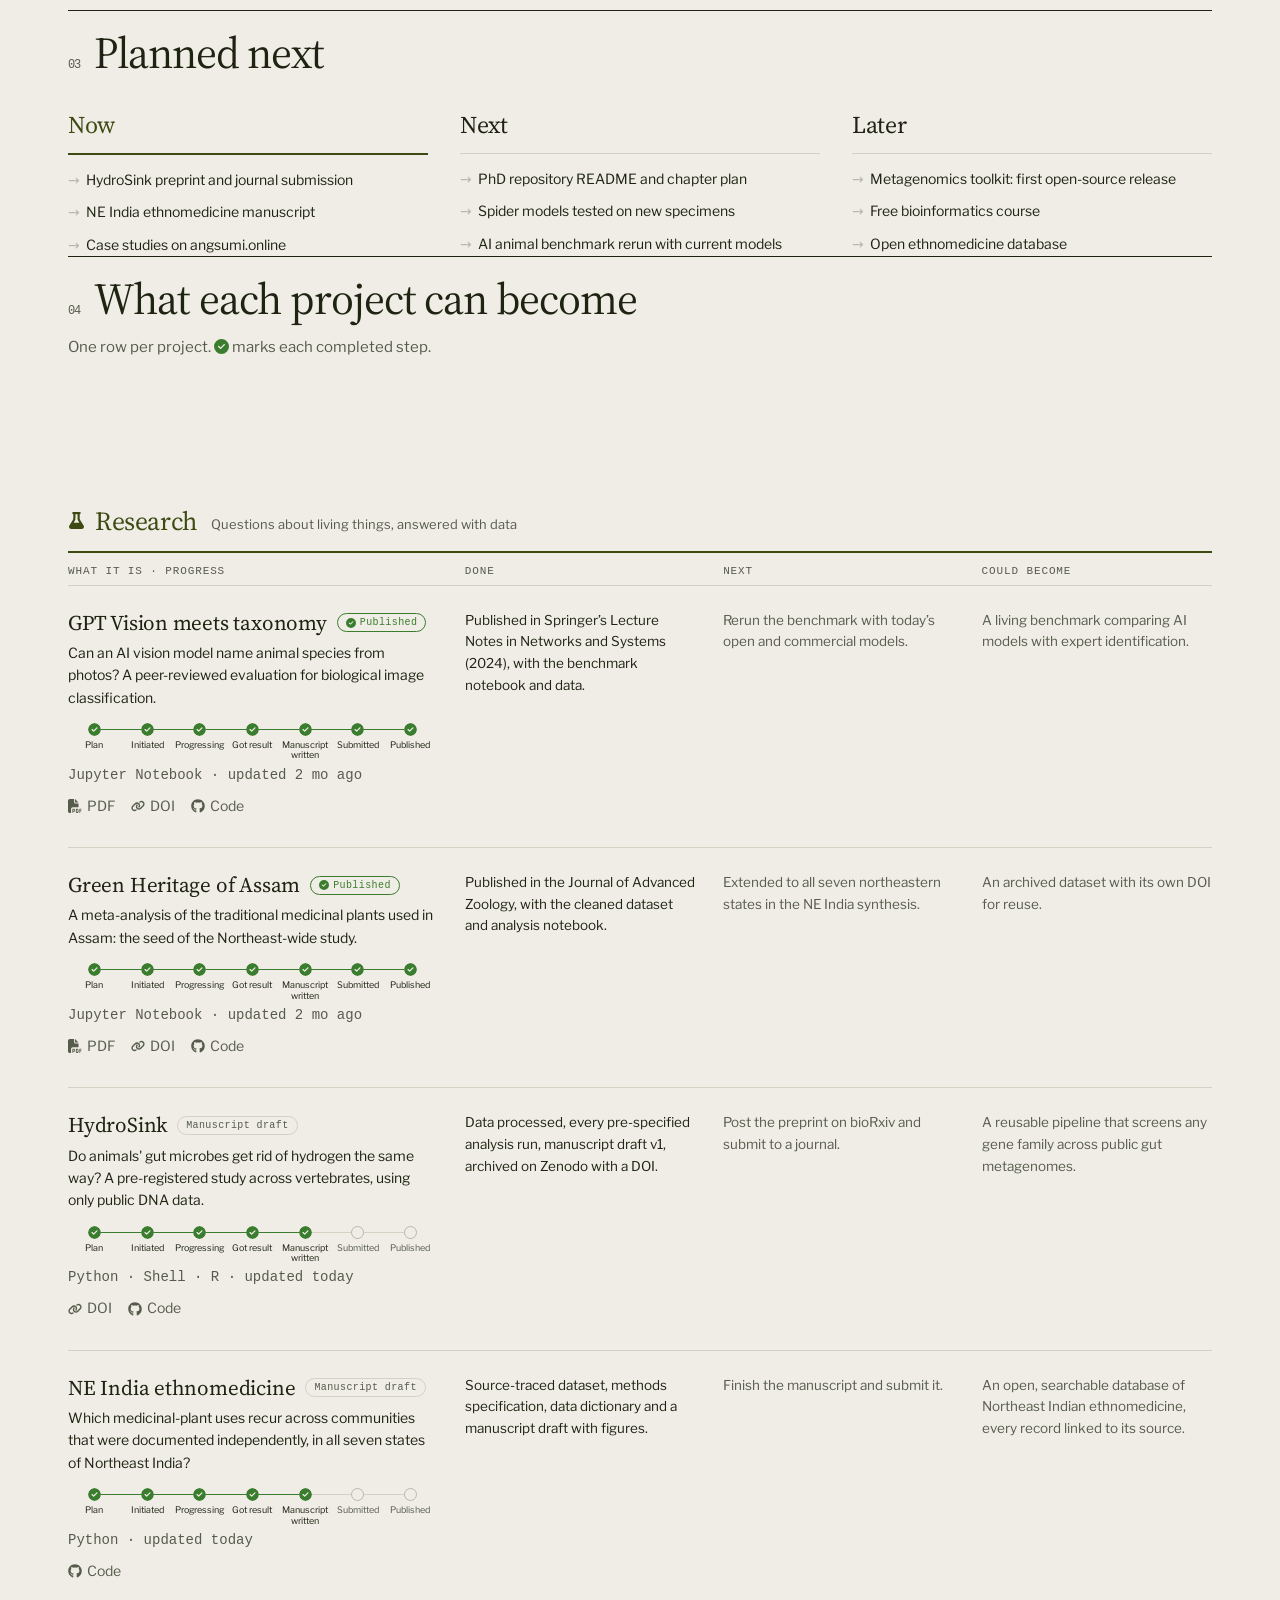
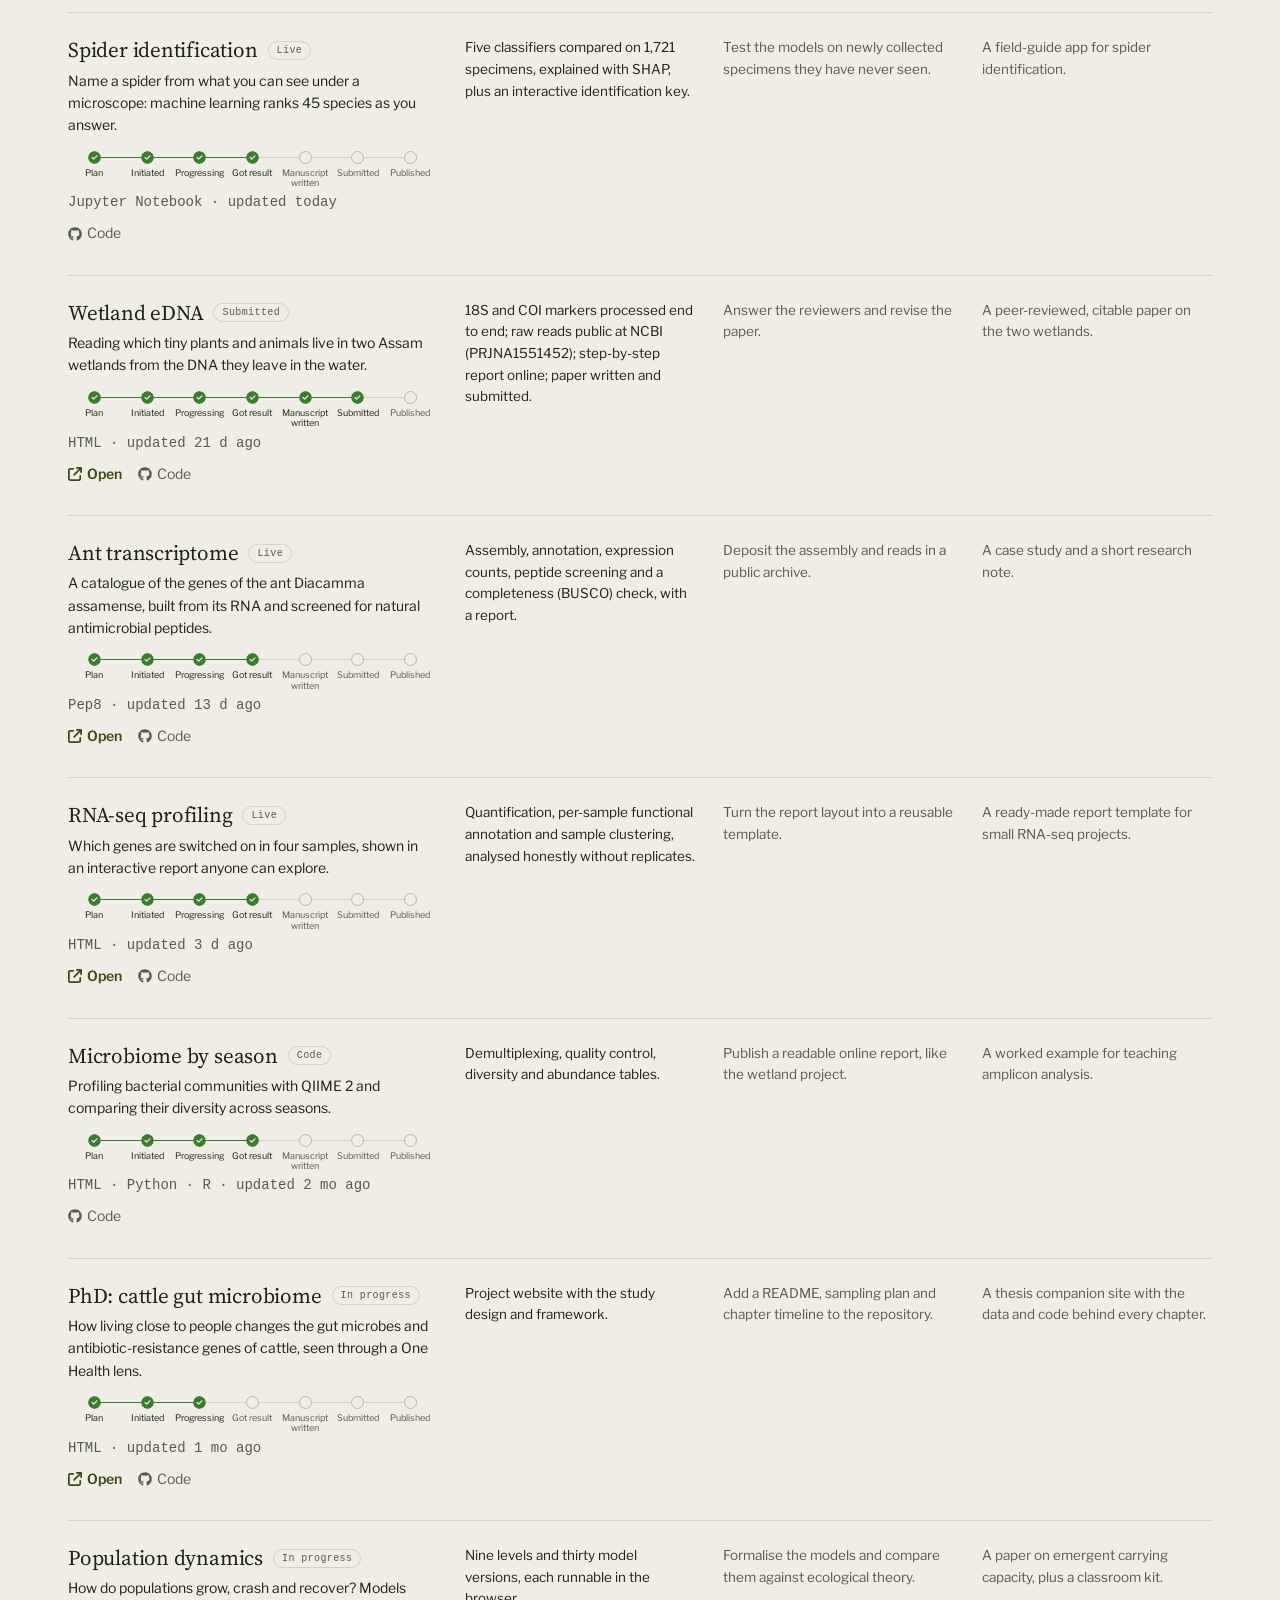
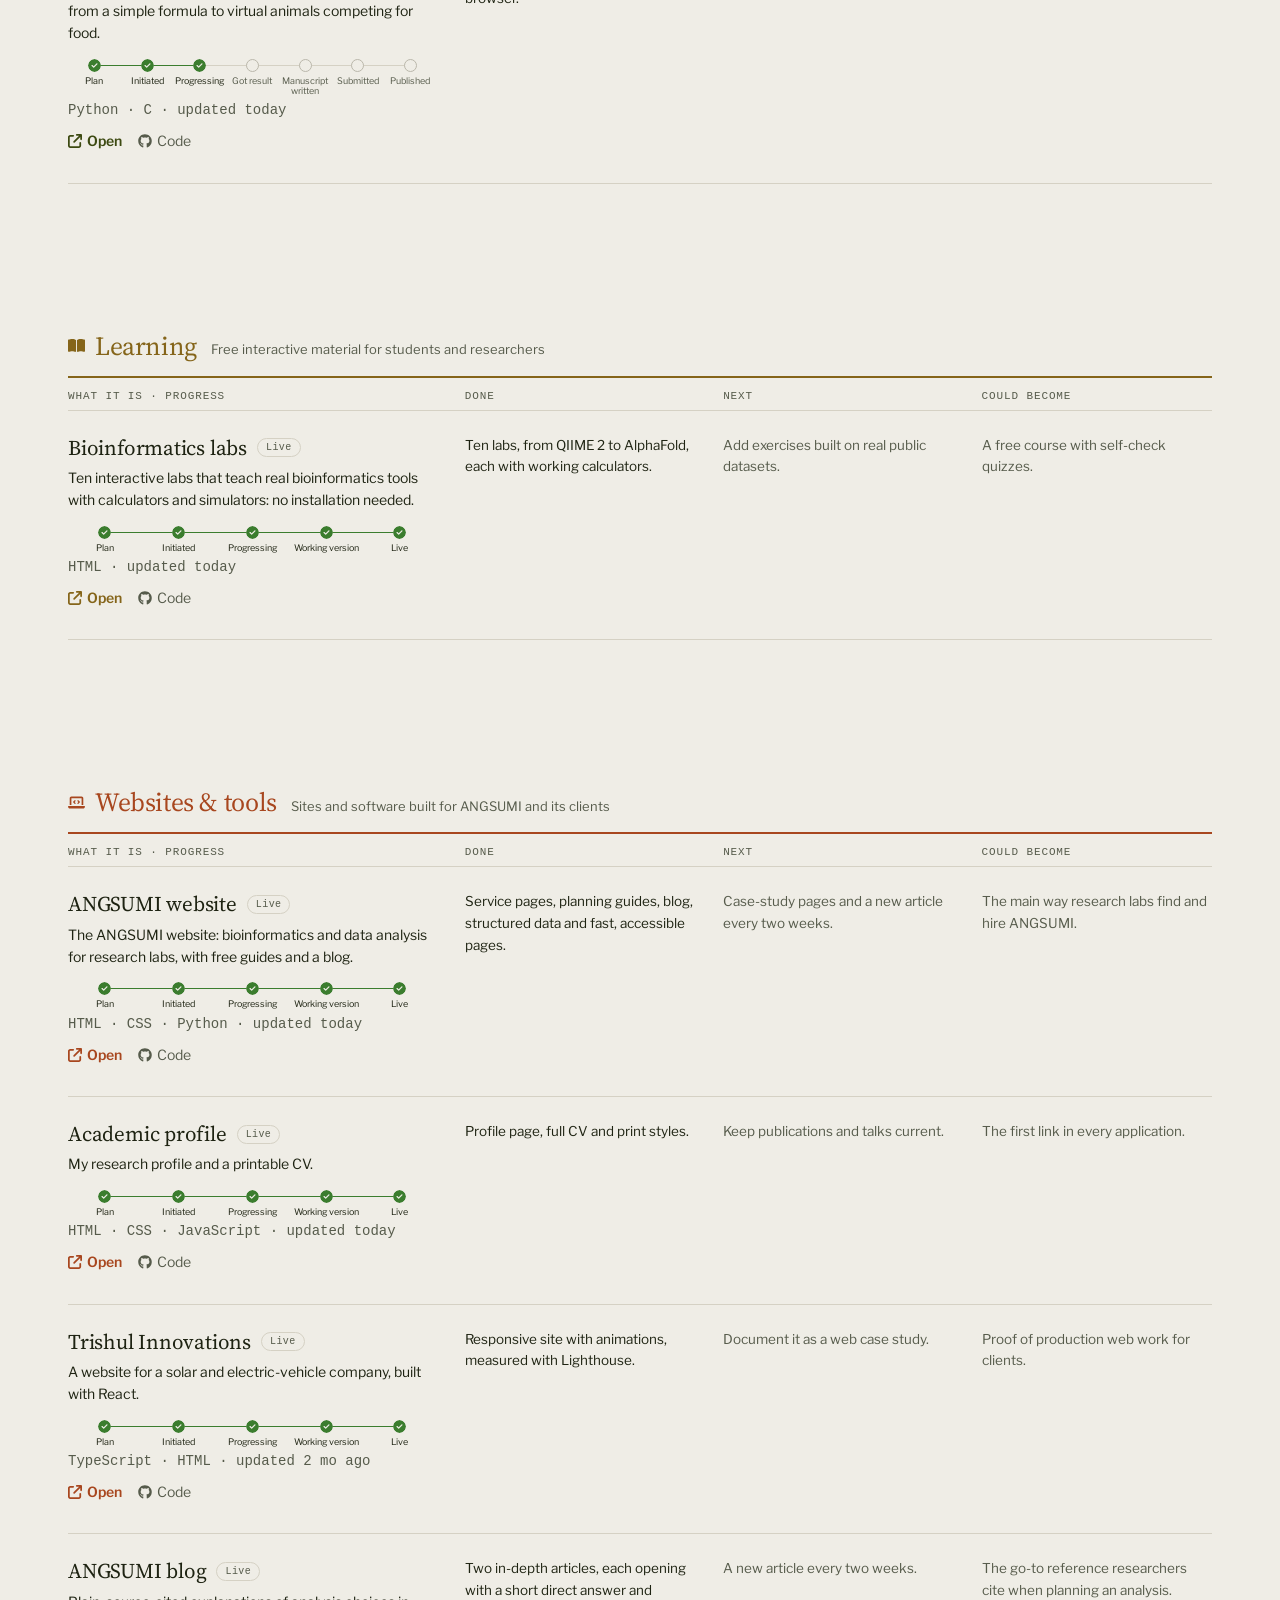
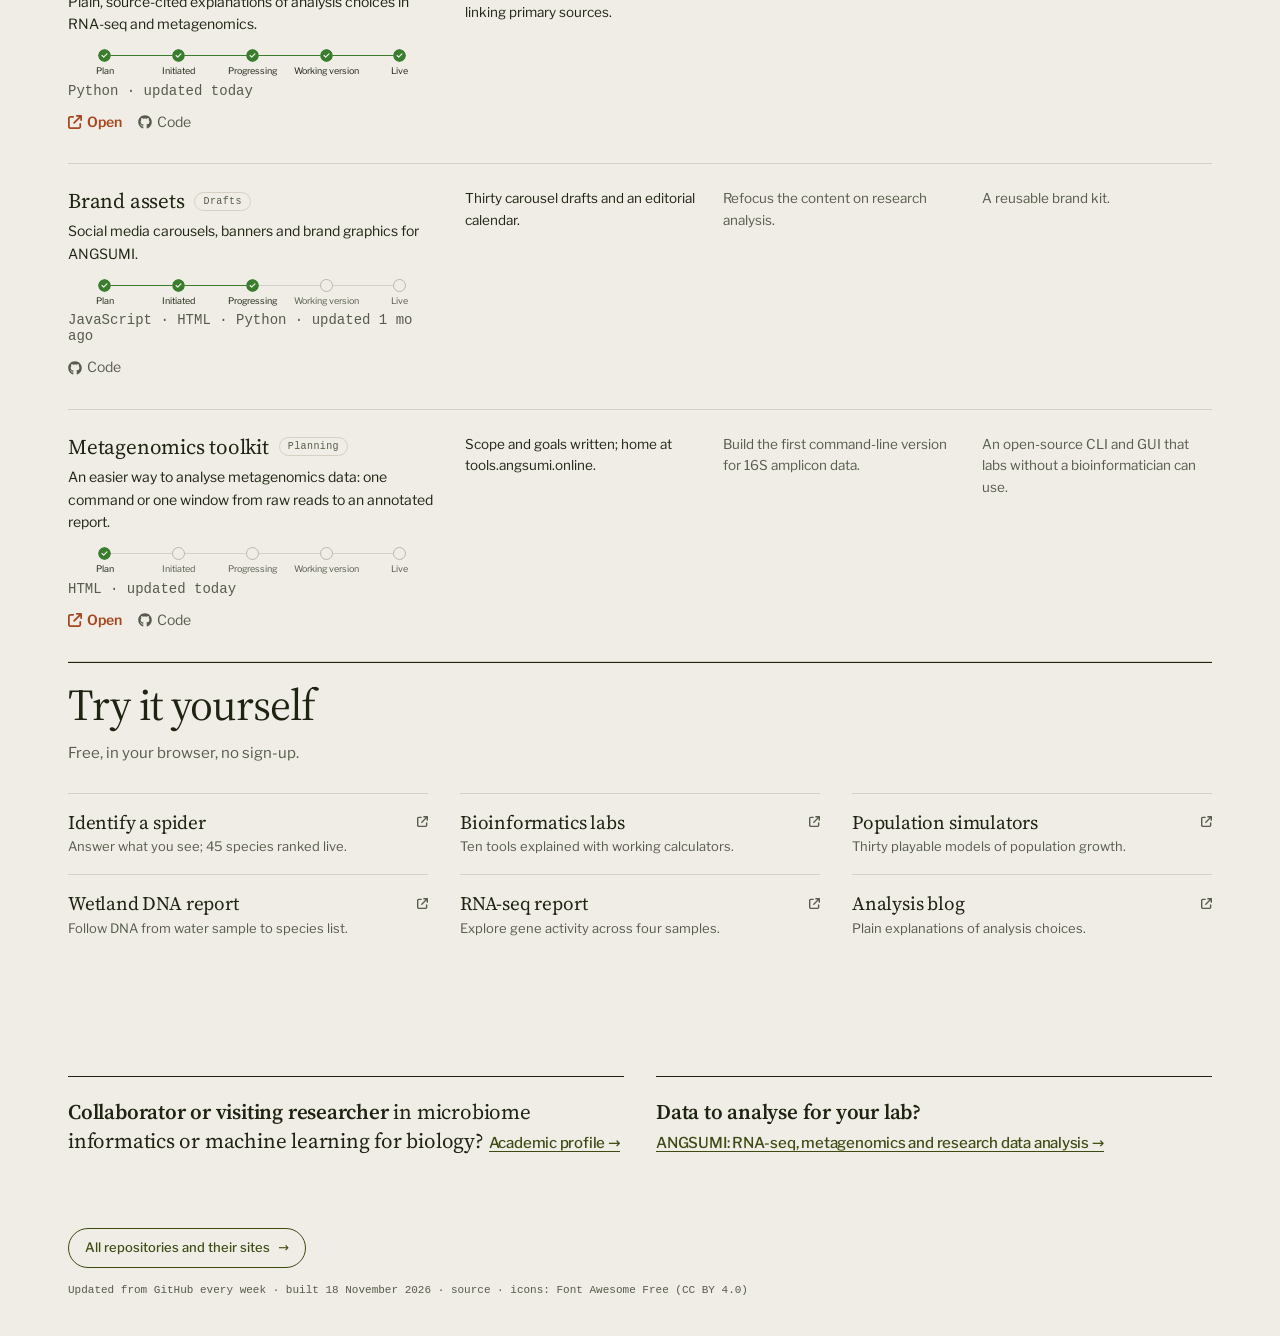
==== commit cbd5fac2: "Refresh dashboard data" ====
--- a/index.html
+++ b/index.html
@@ -44,7 +44,7 @@
     <div class="big"><svg class="ring" viewBox="0 0 56 56" aria-hidden="true"><circle class="track" cx="28.0" cy="28.0" r="24.0"/><circle class="fill" cx="28.0" cy="28.0" r="24.0" stroke-dasharray="117.29 150.80"/></svg><div><b>14<small>/18</small></b><span>projects with results or live</span></div></div>
     <div class="strand research"><h3><svg class="i" aria-hidden="true"><use href="#fa-flask"/></svg>Research</h3><b>11</b><span>studies</span><ul><li>2 published, peer-reviewed</li><li>1 submitted for review</li><li>2 manuscripts written</li><li>raw data public at NCBI</li></ul></div>
     <div class="strand built"><h3><svg class="i" aria-hidden="true"><use href="#fa-code"/></svg>Code</h3><b>7</b><span>tools, courses and sites</span><ul><li>11 projects open in a browser</li><li>10 interactive labs</li><li>10 programming languages</li></ul></div>
-    <div class="activity"><h3>Activity</h3><b>371</b><span>commits in 12 months</span><svg class="months" viewBox="0 0 360 78" role="img" aria-label="Commits per month over the last year"><rect x="6" y="60.0" width="18" height="1.5" rx="2"><title>0 commits in December 2025</title></rect><text x="15" y="74">Dec</text><rect x="36" y="58.9" width="18" height="1.5" rx="2"><title>2 commits in January 2026</title></rect><text x="45" y="74">Jan</text><rect x="66" y="60.0" width="18" height="1.5" rx="2"><title>0 commits in February 2026</title></rect><text x="75" y="74">Feb</text><rect x="96" y="60.0" width="18" height="1.5" rx="2"><title>0 commits in March 2026</title></rect><text x="105" y="74">Mar</text><rect x="126" y="60.0" width="18" height="1.5" rx="2"><title>0 commits in April 2026</title></rect><text x="135" y="74">Apr</text><rect x="156" y="60.0" width="18" height="1.5" rx="2"><title>0 commits in May 2026</title></rect><text x="165" y="74">May</text><rect x="186" y="60.0" width="18" height="1.5" rx="2"><title>0 commits in June 2026</title></rect><text x="195" y="74">Jun</text><rect x="216" y="33.0" width="18" height="27.0" rx="2"><title>51 commits in July 2026</title></rect><text x="225" y="74">Jul</text><rect x="246" y="6.0" width="18" height="54.0" rx="2"><title>102 commits in August 2026</title></rect><text x="255" y="74">Aug</text><rect x="276" y="27.2" width="18" height="32.8" rx="2"><title>62 commits in September 2026</title></rect><text x="285" y="74">Sep</text><rect x="306" y="27.7" width="18" height="32.3" rx="2"><title>61 commits in October 2026</title></rect><text x="315" y="74">Oct</text><rect x="336" y="10.8" width="18" height="49.2" rx="2"><title>93 commits in November 2026</title></rect><text x="345" y="74">Nov</text></svg></div>
+    <div class="activity"><h3>Activity</h3><b>372</b><span>commits in 12 months</span><svg class="months" viewBox="0 0 360 78" role="img" aria-label="Commits per month over the last year"><rect x="6" y="60.0" width="18" height="1.5" rx="2"><title>0 commits in December 2025</title></rect><text x="15" y="74">Dec</text><rect x="36" y="58.9" width="18" height="1.5" rx="2"><title>2 commits in January 2026</title></rect><text x="45" y="74">Jan</text><rect x="66" y="60.0" width="18" height="1.5" rx="2"><title>0 commits in February 2026</title></rect><text x="75" y="74">Feb</text><rect x="96" y="60.0" width="18" height="1.5" rx="2"><title>0 commits in March 2026</title></rect><text x="105" y="74">Mar</text><rect x="126" y="60.0" width="18" height="1.5" rx="2"><title>0 commits in April 2026</title></rect><text x="135" y="74">Apr</text><rect x="156" y="60.0" width="18" height="1.5" rx="2"><title>0 commits in May 2026</title></rect><text x="165" y="74">May</text><rect x="186" y="60.0" width="18" height="1.5" rx="2"><title>0 commits in June 2026</title></rect><text x="195" y="74">Jun</text><rect x="216" y="33.0" width="18" height="27.0" rx="2"><title>51 commits in July 2026</title></rect><text x="225" y="74">Jul</text><rect x="246" y="6.0" width="18" height="54.0" rx="2"><title>102 commits in August 2026</title></rect><text x="255" y="74">Aug</text><rect x="276" y="27.2" width="18" height="32.8" rx="2"><title>62 commits in September 2026</title></rect><text x="285" y="74">Sep</text><rect x="306" y="27.7" width="18" height="32.3" rx="2"><title>61 commits in October 2026</title></rect><text x="315" y="74">Oct</text><rect x="336" y="10.2" width="18" height="49.8" rx="2"><title>94 commits in November 2026</title></rect><text x="345" y="74">Nov</text></svg></div>
   </div>
 </section>
 
